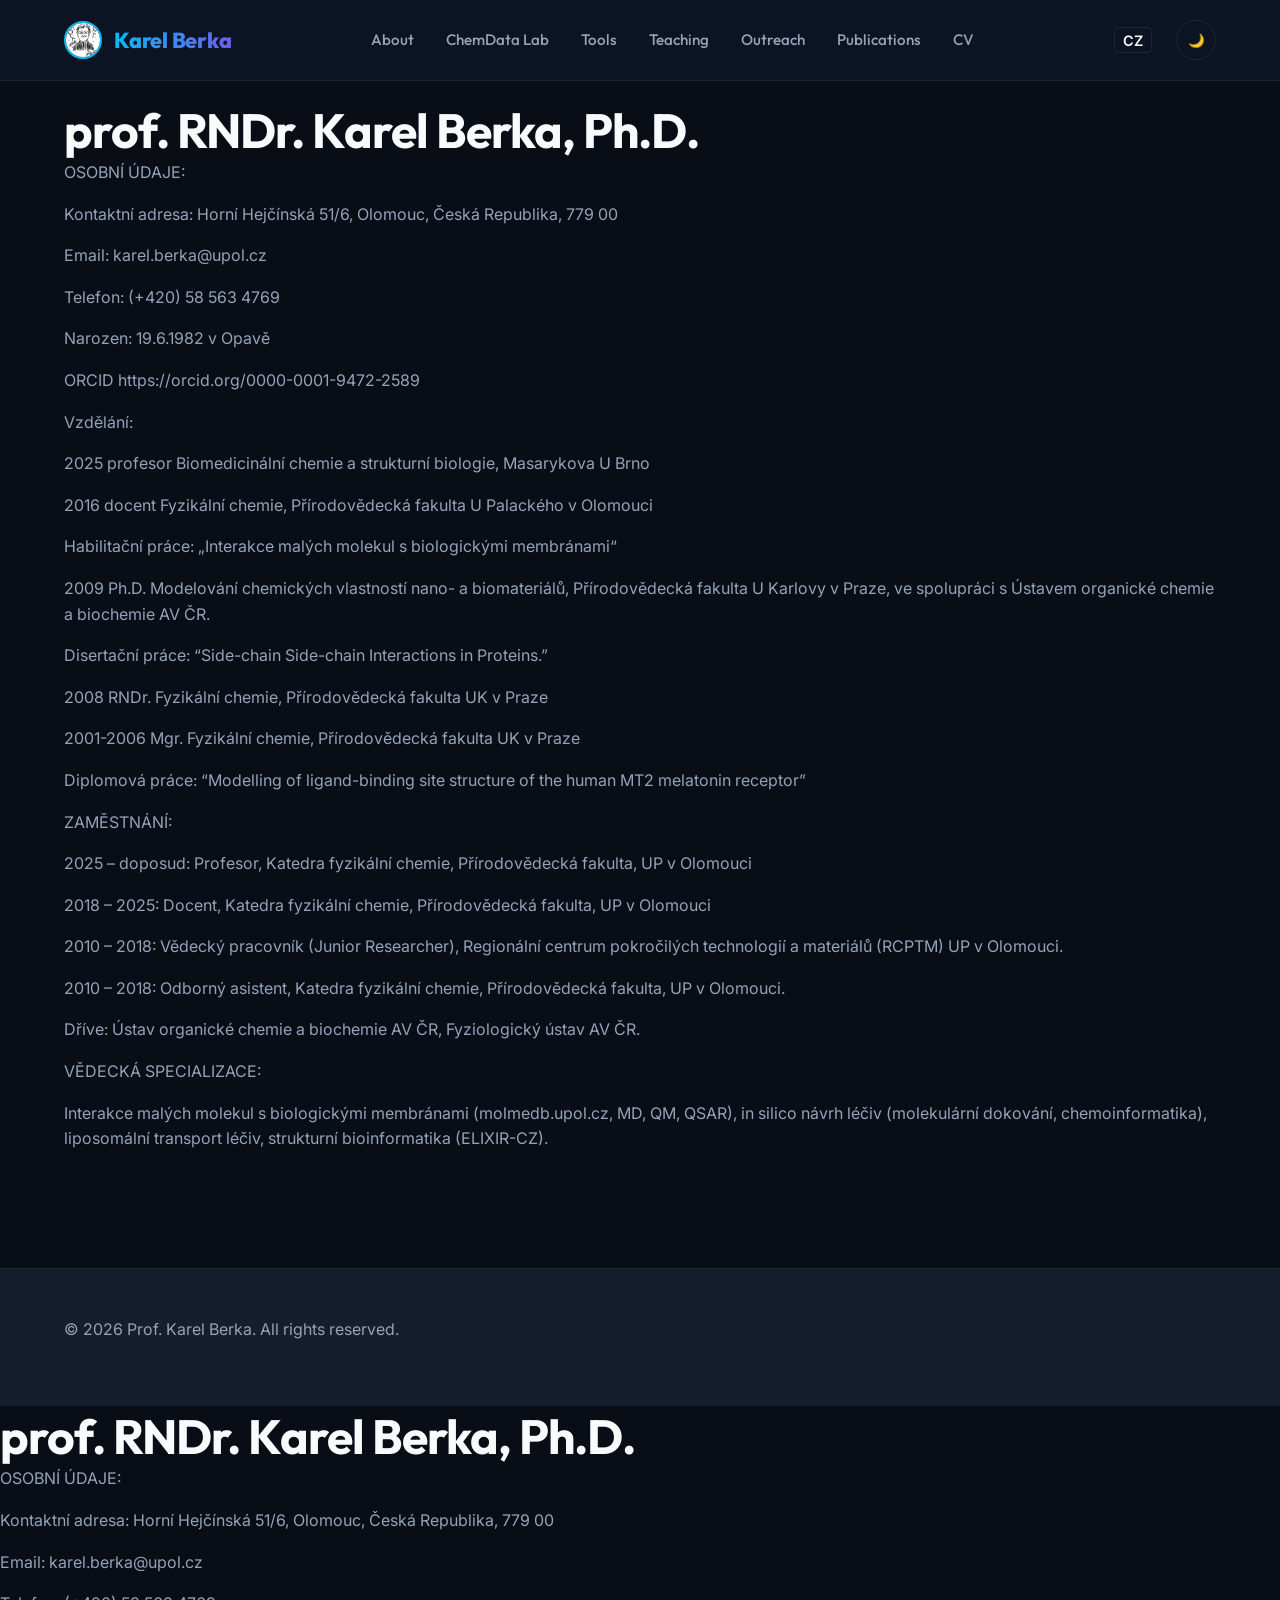
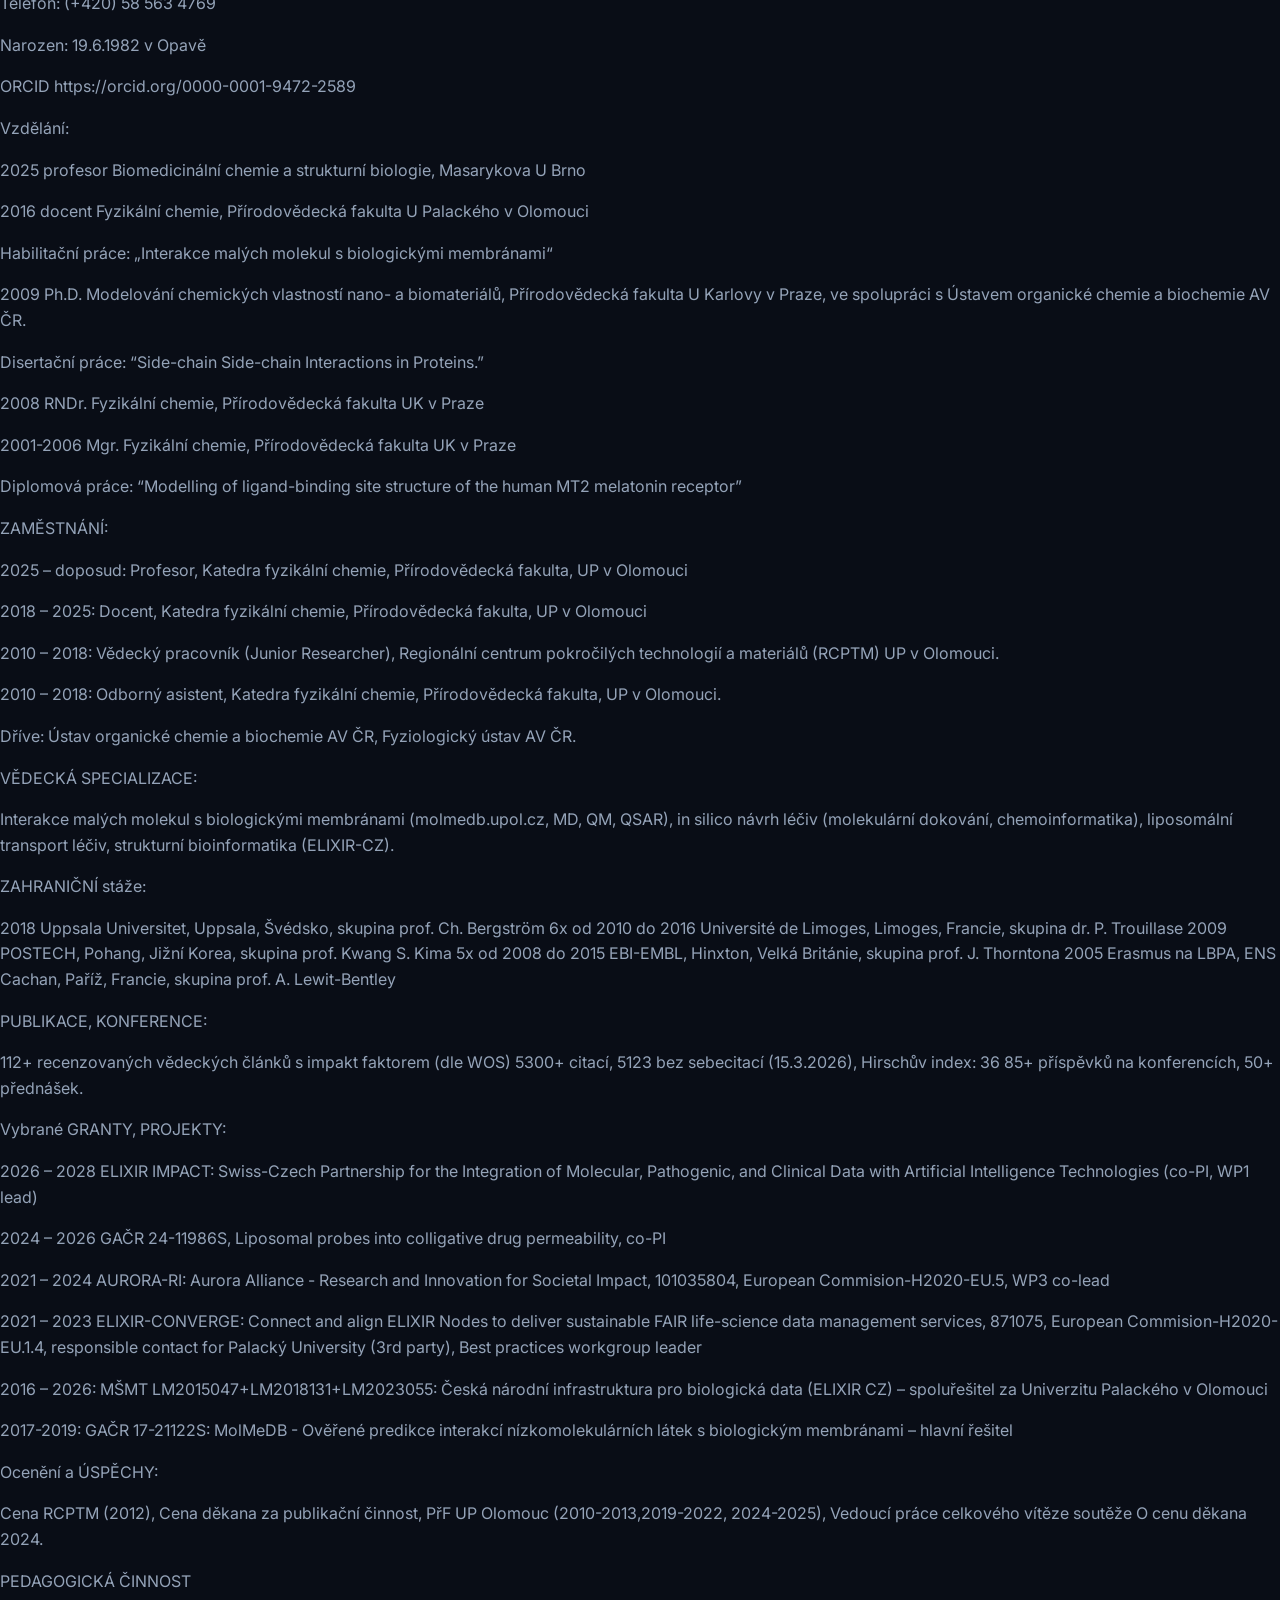
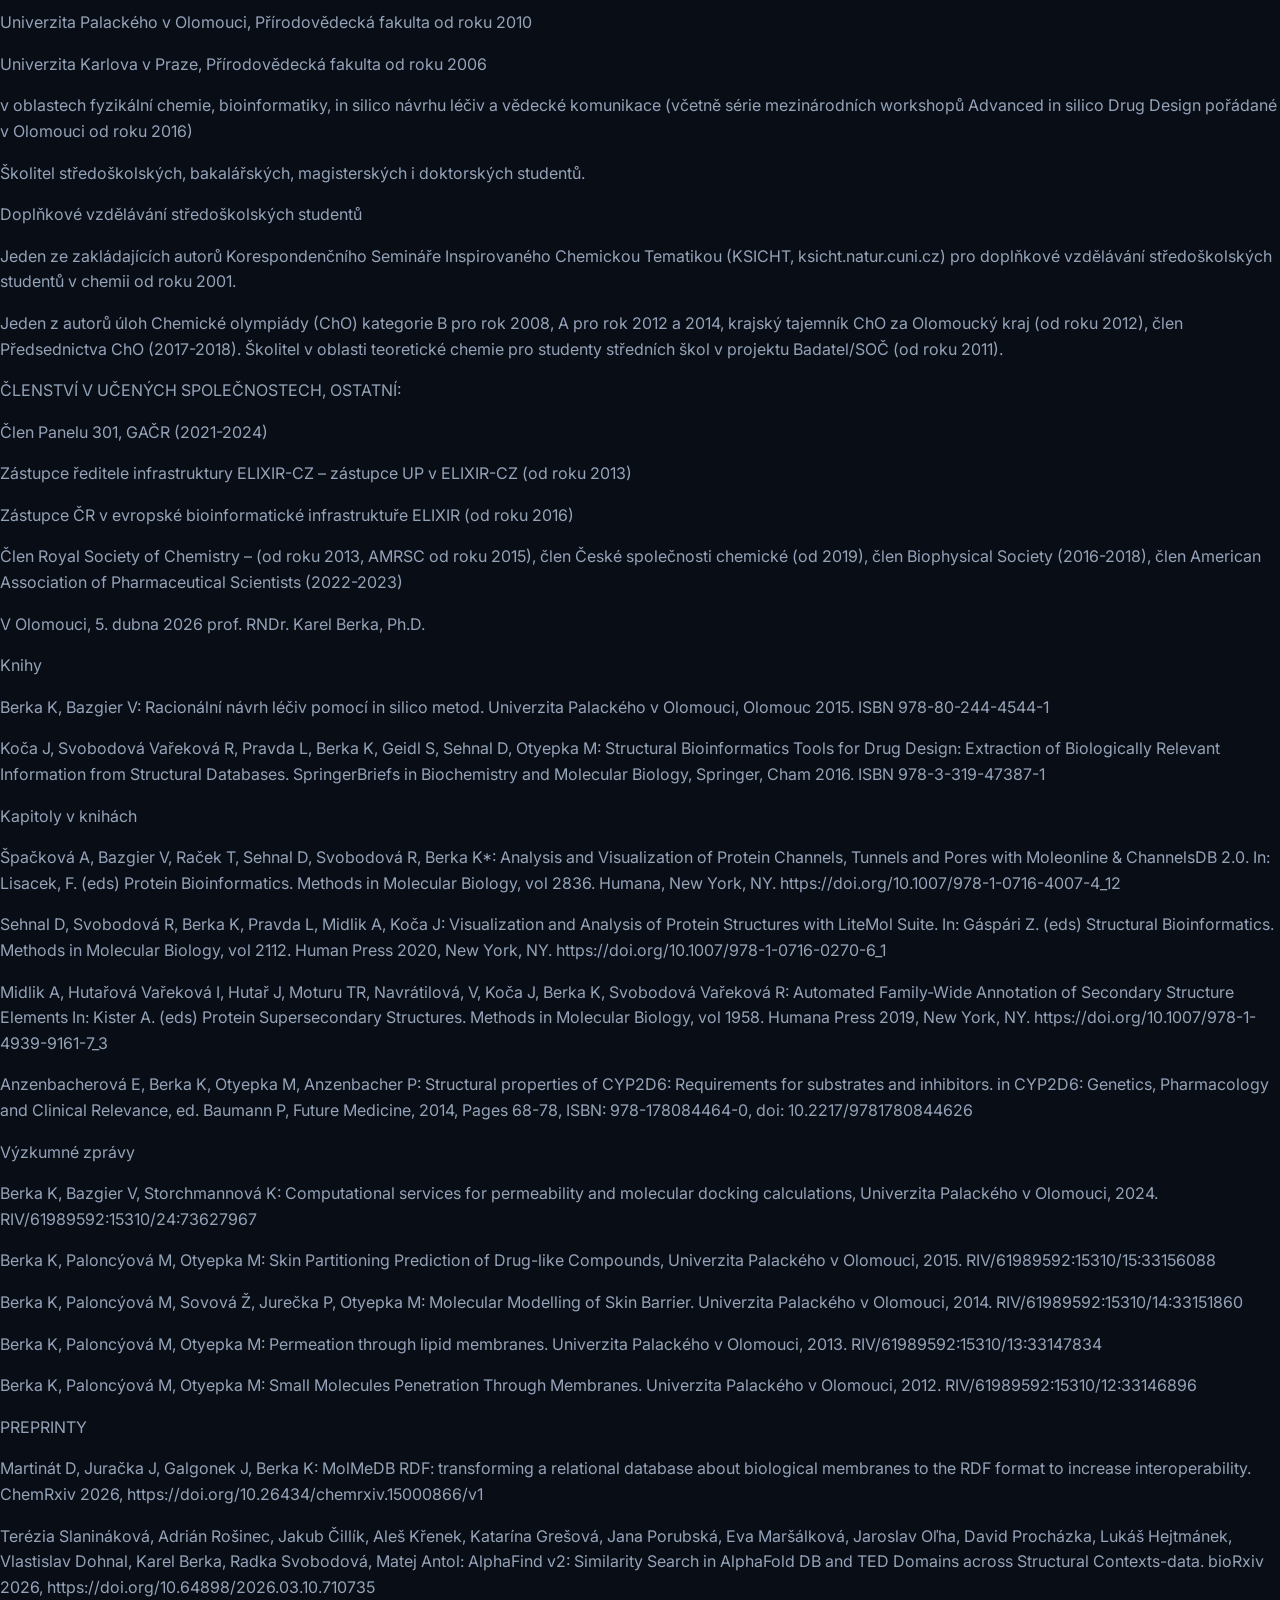
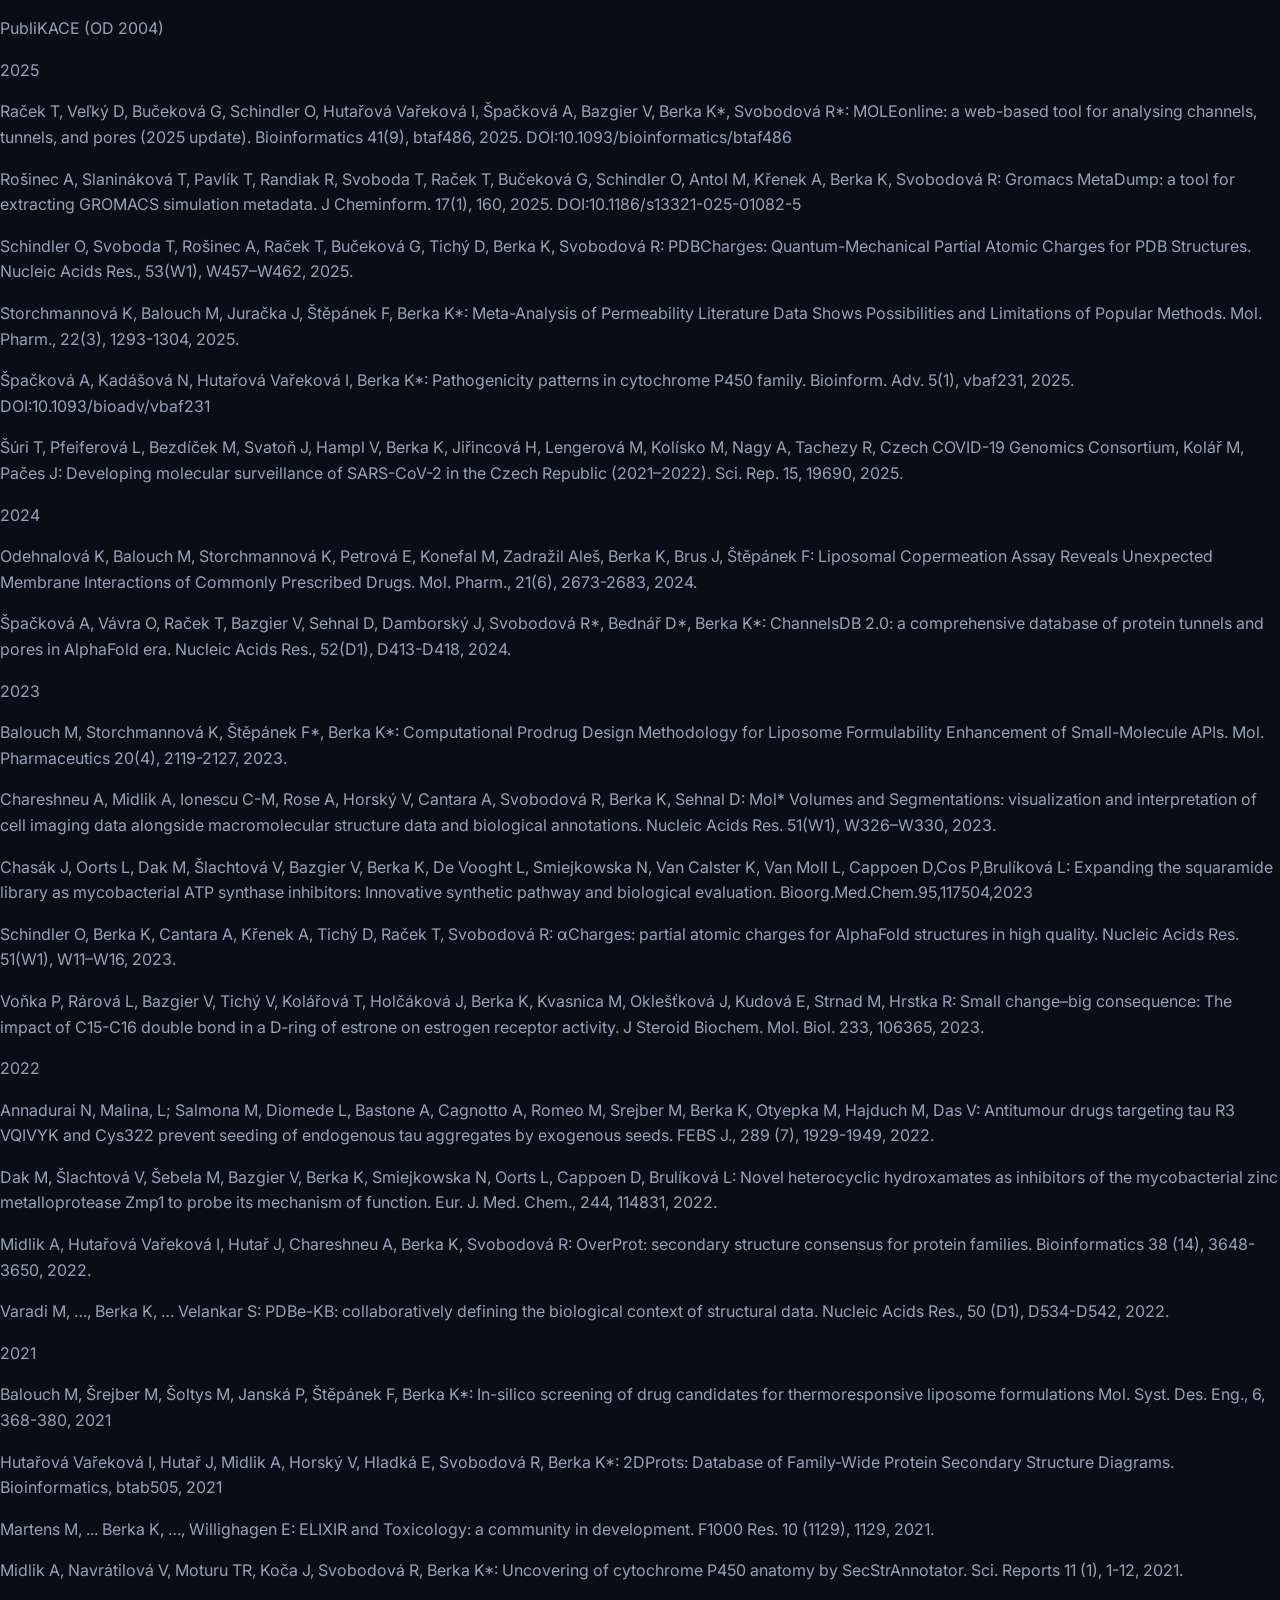
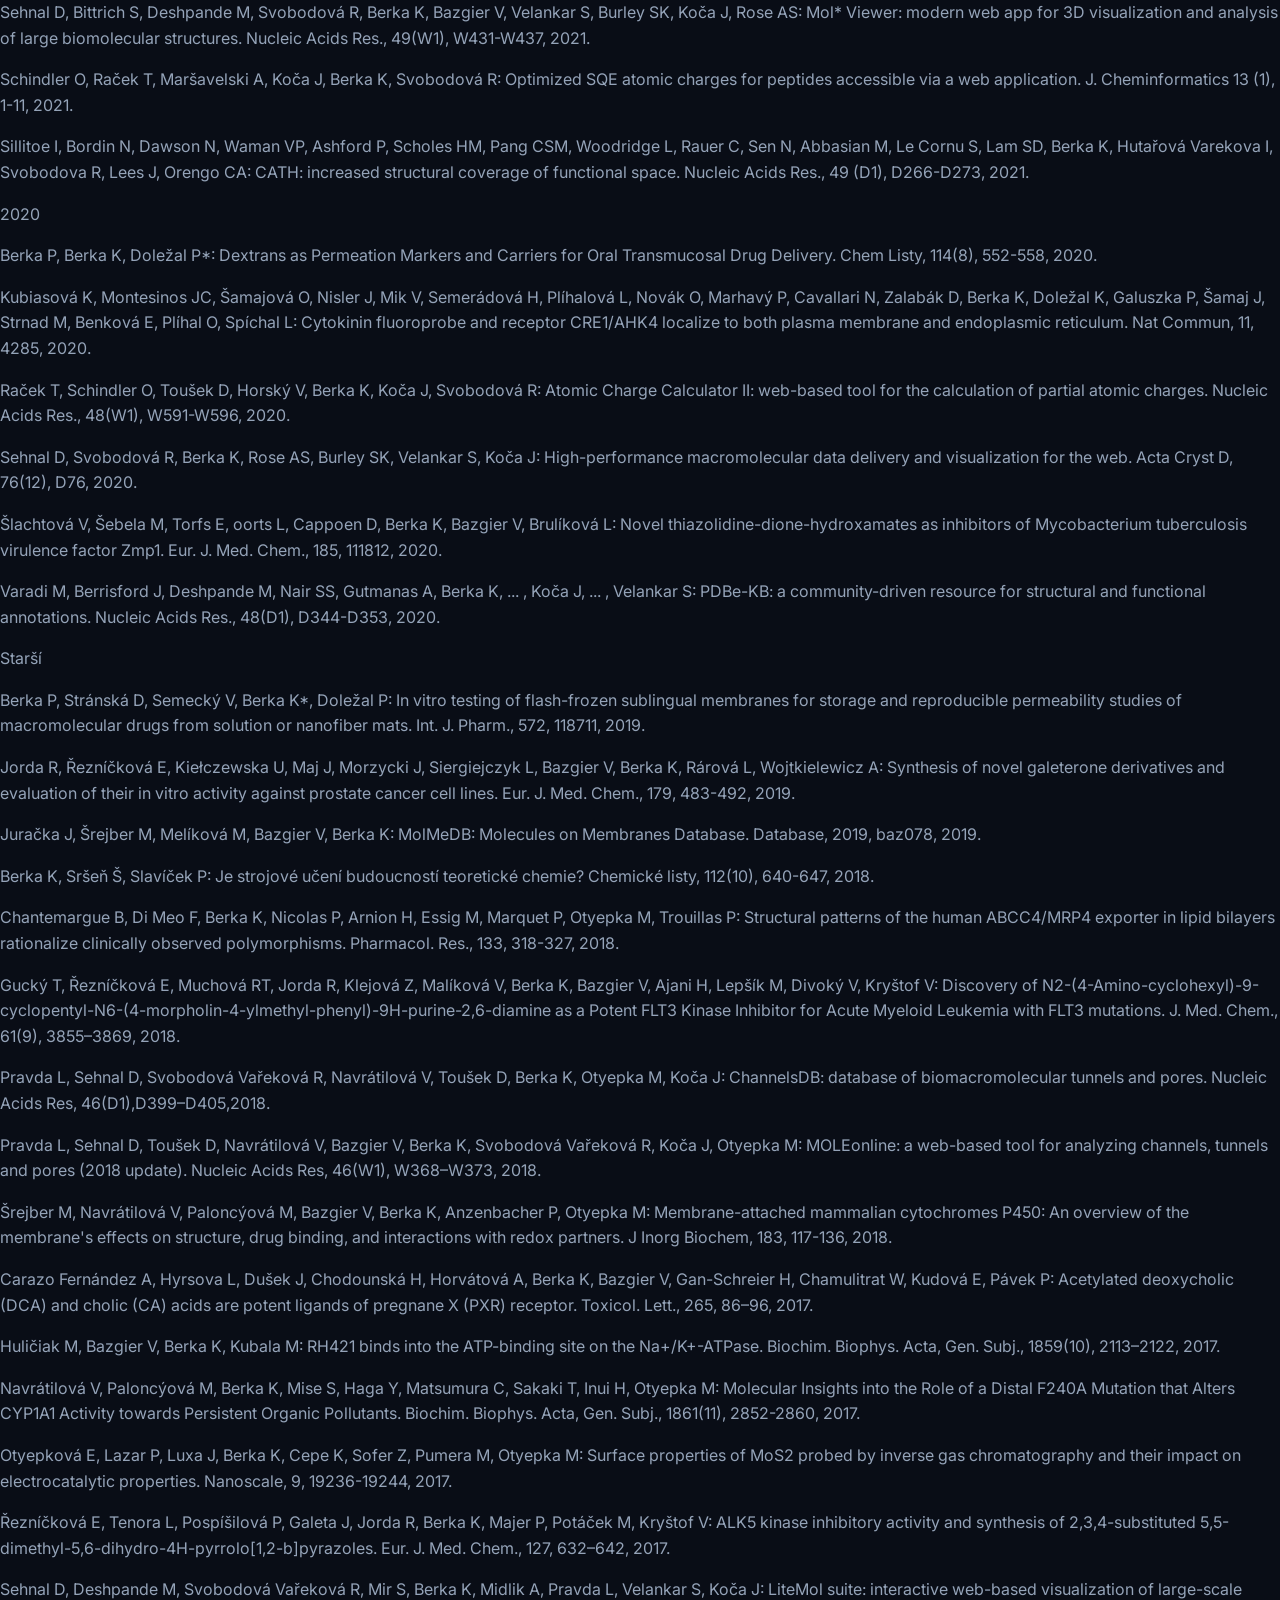
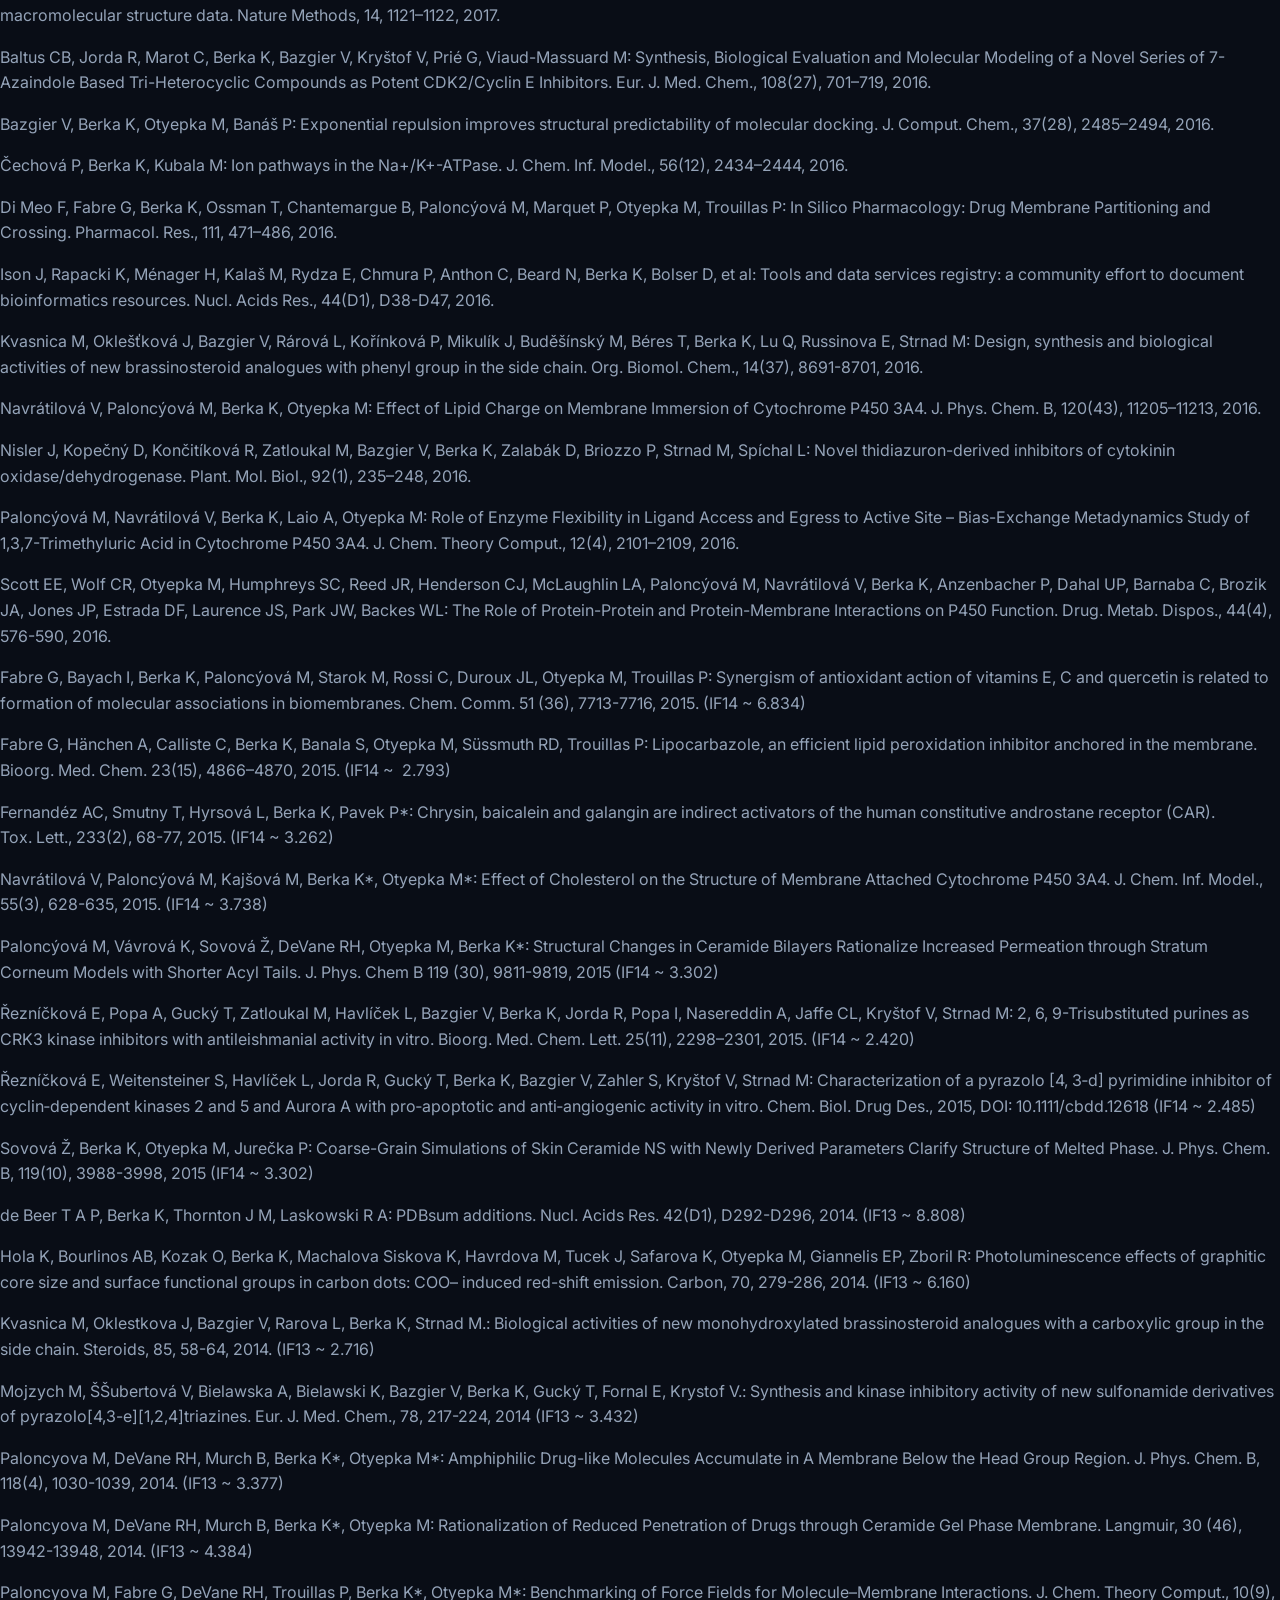
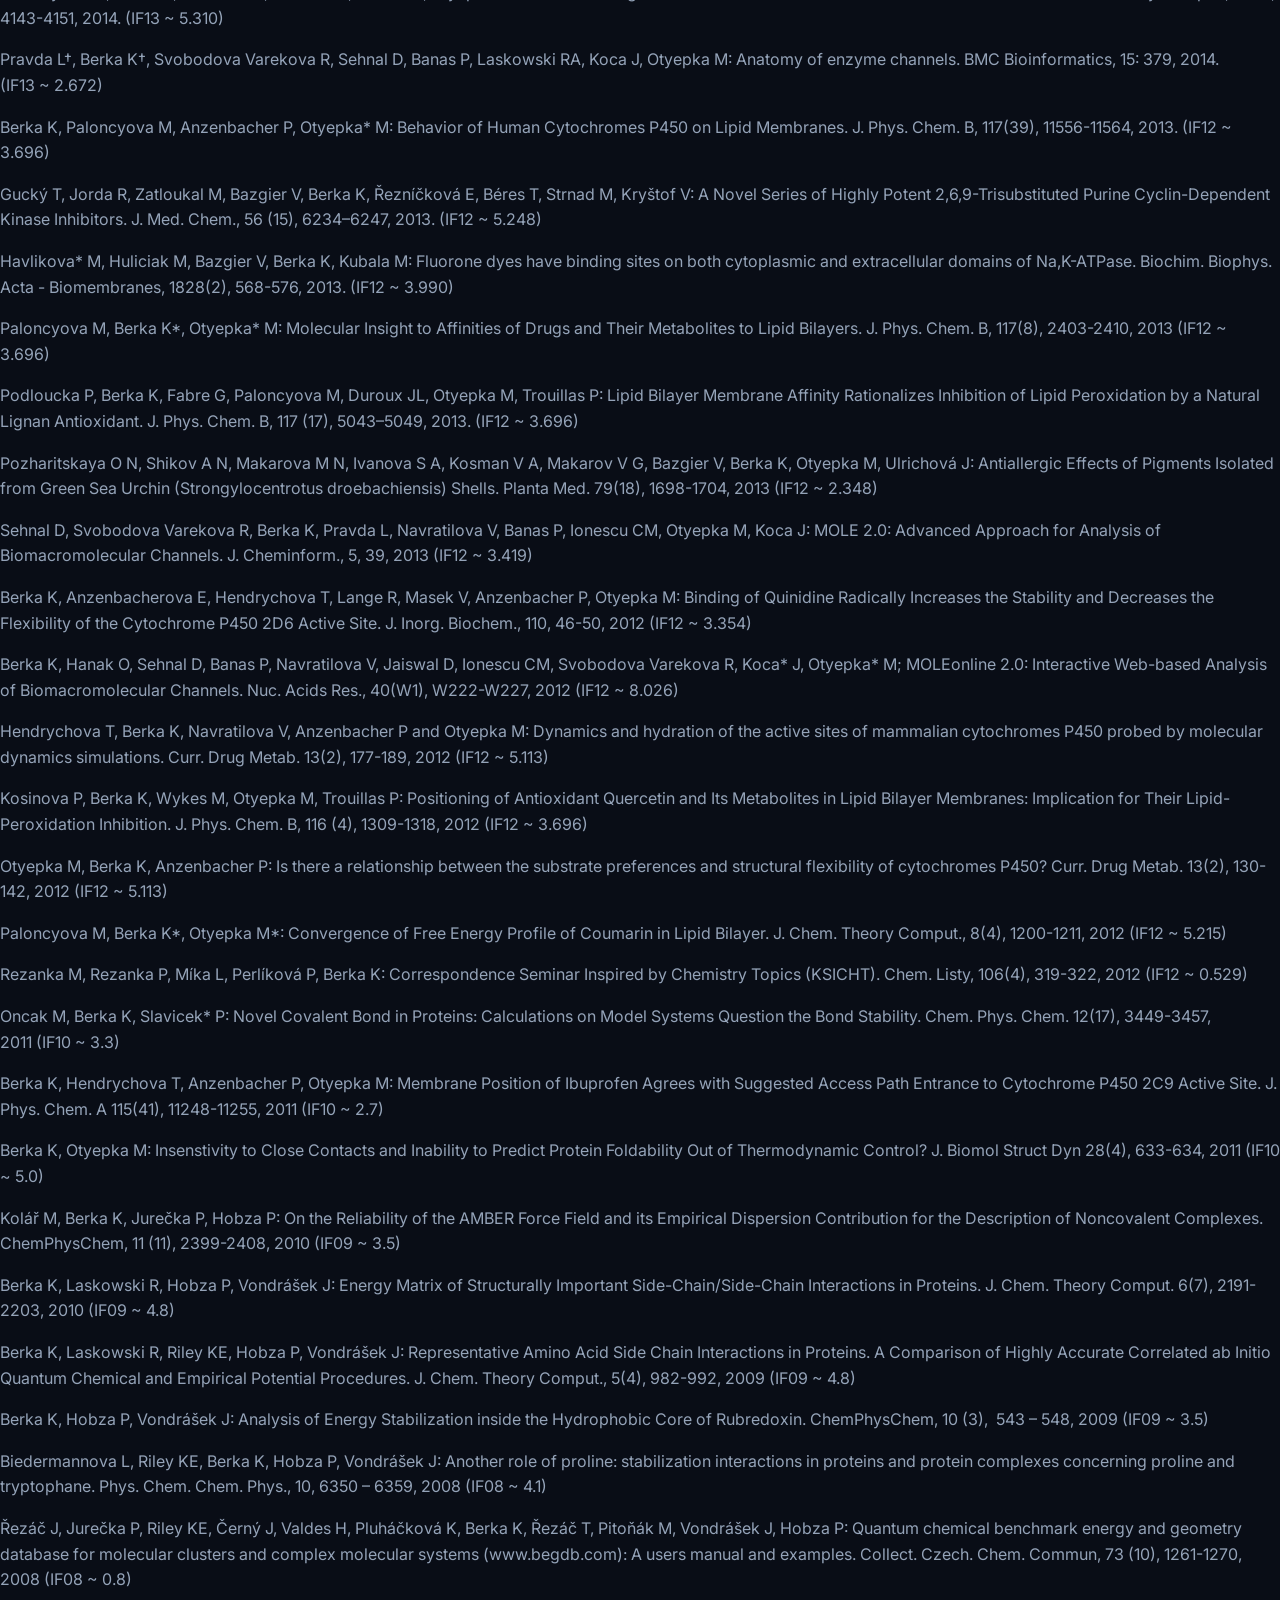
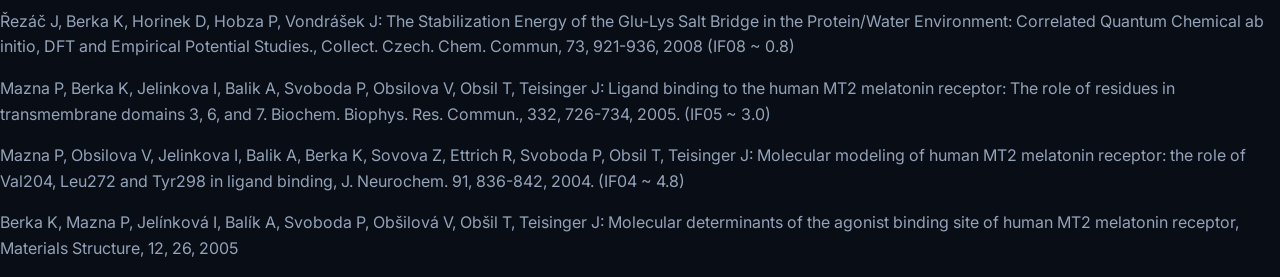
==== cv.html @ fcebc7f3 "Add CV page and update navigation" ====
<!DOCTYPE html>
<html lang="en">
<head>
    <meta charset="UTF-8">
    <meta name="viewport" content="width=device-width, initial-scale=1.0">
    <title>CV | Prof. Karel Berka</title>
    <meta name="description" content="Curriculum Vitae of Prof. Karel Berka.">
    <link rel="stylesheet" href="css/style.css">
</head>
<body class="dark-theme">
    <!-- Header (same navigation as index) -->
    <header id="site-header">
        <div class="nav-container">
            <a href="#" class="logo" id="nav-logo">
                <img src="img/profile/Ja_2015_by_Jorge_Cham_PhD_Comics_AP-0074.jpg" alt="Karel Berka caricature logo" class="logo-caricature-img">
                <span class="logo-text">Karel Berka</span>
            </a>
            <nav id="nav-menu" aria-label="Primary Navigation">
                <ul>
                    <li><a href="#about" class="nav-link"><span class="lang-en">About</span><span class="lang-cs" style="display: none;">O mně</span></a></li>
                    <li><a href="#chemdata" class="nav-link"><span class="lang-en">ChemData Lab</span><span class="lang-cs" style="display: none;">ChemData Lab</span></a></li>
                    <li><a href="#tools" class="nav-link"><span class="lang-en">Tools</span><span class="lang-cs" style="display: none;">Nástroje</span></a></li>
                    <li><a href="#teaching" class="nav-link"><span class="lang-en">Teaching</span><span class="lang-cs" style="display: none;">Výuka</span></a></li>
                    <li><a href="#outreach" class="nav-link"><span class="lang-en">Outreach</span><span class="lang-cs" style="display: none;">Popularizace</span></a></li>
                    <li><a href="#publications" class="nav-link"><span class="lang-en">Publications</span><span class="lang-cs" style="display: none;">Publikace</span></a></li>
                    <li><a href="cv.html" class="nav-link">CV</a></li>
                </ul>
            </nav>
            <div class="nav-controls">
                <button id="lang-toggle" aria-label="Toggle Language" title="Switch Language" style="background: none; border: 1px solid var(--border-color); color: var(--text-color); padding: 0.2rem 0.5rem; border-radius: 4px; cursor: pointer; font-family: var(--font-primary); font-weight: 600; font-size: 0.9rem; margin-right: 0.5rem;">CZ</button>
                <button id="theme-toggle" aria-label="Toggle light/dark theme" title="Toggle Theme">🌙</button>
                <button id="mobile-menu-toggle" aria-label="Toggle mobile menu"><span></span><span></span><span></span></button>
            </div>
        </div>
    </header>
    <main>
        <section id="cv" class="section">
            <div class="container">
                <div class="cv-content">
                    <!-- Original CV content -->
                    <h1>prof. RNDr. Karel Berka, Ph.D.</h1>
                    <p>OSOBNÍ ÚDAJE:</p>
                    <p>Kontaktní adresa:		Horní Hejčínská 51/6, Olomouc, Česká Republika, 779 00</p>
                    <p>Email:			karel.berka@upol.cz</p>
                    <p>Telefon:			(+420) 58 563 4769</p>
                    <p>Narozen:			19.6.1982 v Opavě</p>
                    <p>ORCID			https://orcid.org/0000-0001-9472-2589</p>
                    <p>Vzdělání:</p>
                    <p>2025	profesor Biomedicinální chemie a strukturní biologie, Masarykova U Brno</p>
                    <p>2016	docent Fyzikální chemie, Přírodovědecká fakulta U Palackého v Olomouci</p>
                    <p>Habilitační práce: „Interakce malých molekul s biologickými membránami“</p>
                    <p>2009	Ph.D. Modelování chemických vlastností nano- a biomateriálů, Přírodovědecká fakulta U Karlovy v Praze, ve spolupráci s Ústavem organické chemie a biochemie AV ČR.</p>
                    <p>Disertační práce: “Side-chain Side-chain Interactions in Proteins.”</p>
                    <p>2008	RNDr. Fyzikální chemie, Přírodovědecká fakulta UK v Praze</p>
                    <p>2001-2006	Mgr. Fyzikální chemie, Přírodovědecká fakulta UK v Praze</p>
                    <p>Diplomová práce: “Modelling of ligand-binding site structure of the human MT2 melatonin receptor”</p>
                    <p>ZAMĚSTNÁNÍ:</p>
                    <p>2025 – doposud:	Profesor, Katedra fyzikální chemie, Přírodovědecká fakulta, UP v Olomouci</p>
                    <p>2018 – 2025:	Docent, Katedra fyzikální chemie, Přírodovědecká fakulta, UP v Olomouci</p>
                    <p>2010 – 2018:	Vědecký pracovník (Junior Researcher), Regionální centrum pokročilých technologií a materiálů (RCPTM) UP v Olomouci.</p>
                    <p>2010 – 2018:	Odborný asistent, Katedra fyzikální chemie, Přírodovědecká fakulta, UP v Olomouci.</p>
                    <p>Dříve:	Ústav organické chemie a biochemie AV ČR, Fyziologický ústav AV ČR.</p>
                    <p>VĚDECKÁ SPECIALIZACE:</p>
                    <p>Interakce malých molekul s biologickými membránami (molmedb.upol.cz, MD, QM, QSAR), in silico návrh léčiv (molekulární dokování, chemoinformatika), liposomální transport léčiv, strukturní bioinformatika (ELIXIR-CZ).</p>
                    <!-- Remaining CV sections omitted for brevity -->
                </div>
            </div>
        </section>
    </main>
    <footer>
        <div class="container">
            <p>&copy; 2026 Prof. Karel Berka. All rights reserved.</p>
        </div>
    </footer>
    <script src="js/main.js"></script>
</body>
</html>
<h1>prof. RNDr. Karel Berka, Ph.D.</h1>
<p>OSOBNÍ ÚDAJE:</p>
<p>Kontaktní adresa:		Horní Hejčínská 51/6, Olomouc, Česká Republika, 779 00</p>
<p>Email:				karel.berka@upol.cz</p>
<p>Telefon:			(+420) 58 563 4769</p>
<p>Narozen:			19.6.1982 v Opavě</p>
<p>ORCID			https://orcid.org/0000-0001-9472-2589</p>
<p>Vzdělání:</p>
<p>2025	profesor Biomedicinální chemie a strukturní biologie, Masarykova U Brno</p>
<p>2016	docent Fyzikální chemie, Přírodovědecká fakulta U Palackého v Olomouci</p>
<p>Habilitační práce: „Interakce malých molekul s biologickými membránami“</p>
<p>2009	Ph.D. Modelování chemických vlastností nano- a biomateriálů, Přírodovědecká fakulta U Karlovy v Praze, ve spolupráci s Ústavem organické chemie a biochemie AV ČR.</p>
<p>Disertační práce: “Side-chain Side-chain Interactions in Proteins.”</p>
<p>2008	RNDr. Fyzikální chemie, Přírodovědecká fakulta UK v Praze</p>
<p>2001-2006	Mgr. Fyzikální chemie, Přírodovědecká fakulta UK v Praze</p>
<p>Diplomová práce: “Modelling of ligand-binding site structure of the human MT2 melatonin receptor”</p>
<p>ZAMĚSTNÁNÍ:</p>
<p>2025 – doposud:	Profesor, Katedra fyzikální chemie, Přírodovědecká fakulta, UP v Olomouci</p>
<p>2018 – 2025:	Docent, Katedra fyzikální chemie, Přírodovědecká fakulta, UP v Olomouci</p>
<p>2010 – 2018:	Vědecký pracovník (Junior Researcher), Regionální centrum pokročilých technologií a materiálů (RCPTM) UP v Olomouci.</p>
<p>2010 – 2018:	Odborný asistent, Katedra fyzikální chemie, Přírodovědecká fakulta, UP v Olomouci.</p>
<p>Dříve:	Ústav organické chemie a biochemie AV ČR, Fyziologický ústav AV ČR.</p>
<p>VĚDECKÁ SPECIALIZACE:</p>
<p>Interakce malých molekul s biologickými membránami (molmedb.upol.cz, MD, QM, QSAR), in silico návrh léčiv (molekulární dokování, chemoinformatika), liposomální transport léčiv, strukturní bioinformatika (ELIXIR-CZ).</p>
<p>ZAHRANIČNÍ stáže:</p>
<p>2018			Uppsala Universitet, Uppsala, Švédsko, skupina prof. Ch. Bergström
6x od 2010 do 2016	Université de Limoges, Limoges, Francie, skupina dr. P. Trouillase
2009 		 	POSTECH, Pohang, Jižní Korea, skupina prof. Kwang S. Kima
5x od 2008 do 2015	EBI-EMBL, Hinxton, Velká Británie, skupina prof. J. Thorntona
2005 			Erasmus na LBPA, ENS Cachan, Paříž, Francie, skupina prof. A. Lewit-Bentley</p>
<p>PUBLIKACE, KONFERENCE:</p>
<p>112+ recenzovaných vědeckých článků s impakt faktorem (dle WOS)	
5300+ citací, 5123 bez sebecitací (15.3.2026), Hirschův index: 36	
85+ příspěvků na konferencích, 50+ přednášek.</p>
<p>Vybrané GRANTY, PROJEKTY:</p>
<p>2026 – 2028	ELIXIR IMPACT: Swiss-Czech Partnership for the Integration of Molecular, Pathogenic, and Clinical Data with Artificial Intelligence Technologies (co-PI, WP1 lead)</p>
<p>2024 – 2026	GAČR 24-11986S, Liposomal probes into colligative drug permeability, co-PI</p>
<p>2021 – 2024	AURORA-RI: Aurora Alliance - Research and Innovation for Societal Impact, 101035804, European Commision-H2020-EU.5, WP3 co-lead</p>
<p>2021 – 2023	ELIXIR-CONVERGE: Connect and align ELIXIR Nodes to deliver sustainable FAIR life-science data management services, 871075, European Commision-H2020-EU.1.4, responsible contact for Palacký University (3rd party), Best practices workgroup leader</p>
<p>2016 – 2026: MŠMT LM2015047+LM2018131+LM2023055: Česká národní infrastruktura pro biologická data (ELIXIR CZ) – spoluřešitel za Univerzitu Palackého v Olomouci</p>
<p>2017-2019: 	GAČR 17-21122S: MolMeDB - Ověřené predikce interakcí nízkomolekulárních látek s biologickým membránami – hlavní řešitel</p>
<p>Ocenění a ÚSPĚCHY:</p>
<p>Cena RCPTM (2012), Cena děkana za publikační činnost, PřF UP Olomouc (2010-2013,2019-2022, 2024-2025), Vedoucí práce celkového vítěze soutěže O cenu děkana 2024.</p>
<p>PEDAGOGICKÁ ČINNOST</p>
<p>Univerzita Palackého v Olomouci, Přírodovědecká fakulta od roku 2010</p>
<p>Univerzita Karlova v Praze, Přírodovědecká fakulta od roku 2006</p>
<p>v oblastech fyzikální chemie, bioinformatiky, in silico návrhu léčiv a vědecké komunikace 	
(včetně série mezinárodních workshopů Advanced in silico Drug Design pořádané v Olomouci od roku 2016)</p>
<p>Školitel středoškolských, bakalářských, magisterských i doktorských studentů.</p>
<p>Doplňkové vzdělávání středoškolských studentů</p>
<p>Jeden ze zakládajících autorů Korespondenčního Semináře Inspirovaného Chemickou Tematikou (KSICHT, ksicht.natur.cuni.cz) pro doplňkové vzdělávání středoškolských studentů v chemii od roku 2001.</p>
<p>Jeden z autorů úloh Chemické olympiády (ChO) kategorie B pro rok 2008, A pro rok 2012 a 2014, krajský tajemník ChO za Olomoucký kraj (od roku 2012), člen Předsednictva ChO (2017-2018). Školitel v oblasti teoretické chemie pro studenty středních škol v projektu Badatel/SOČ (od roku 2011).</p>
<p>ČLENSTVÍ V UČENÝCH SPOLEČNOSTECH, OSTATNÍ:</p>
<p>Člen Panelu 301, GAČR (2021-2024)</p>
<p>Zástupce ředitele infrastruktury ELIXIR-CZ – zástupce UP v ELIXIR-CZ (od roku 2013)</p>
<p>Zástupce ČR v evropské bioinformatické infrastruktuře ELIXIR (od roku 2016)</p>
<p>Člen Royal Society of Chemistry – (od roku 2013, AMRSC od roku 2015), člen České společnosti chemické (od 2019), člen Biophysical Society (2016-2018), člen American Association of Pharmaceutical Scientists (2022-2023)</p>
<p>V Olomouci, 5. dubna 2026					prof. RNDr. Karel Berka, Ph.D.</p>
<p>Knihy</p>
<p>Berka K, Bazgier V: Racionální návrh léčiv pomocí in silico metod. Univerzita Palackého v Olomouci, Olomouc 2015. ISBN 978-80-244-4544-1</p>
<p>Koča J, Svobodová Vařeková R, Pravda L, Berka K, Geidl S, Sehnal D, Otyepka M: Structural Bioinformatics Tools for Drug Design: Extraction of Biologically Relevant Information from Structural Databases. SpringerBriefs in Biochemistry and Molecular Biology, Springer, Cham 2016. ISBN 978-3-319-47387-1</p>
<p>Kapitoly v knihách</p>
<p>Špačková A, Bazgier V, Raček T, Sehnal D, Svobodová R, Berka K*: Analysis and Visualization of Protein Channels, Tunnels and Pores with Moleonline & ChannelsDB 2.0. In: Lisacek, F. (eds) Protein Bioinformatics. Methods in Molecular Biology, vol 2836. Humana, New York, NY. https://doi.org/10.1007/978-1-0716-4007-4_12</p>
<p>Sehnal D, Svobodová R, Berka K, Pravda L, Midlik A, Koča J: Visualization and Analysis of Protein Structures with LiteMol Suite. In: Gáspári Z. (eds) Structural Bioinformatics. Methods in Molecular Biology, vol 2112. Human Press 2020, New York, NY. https://doi.org/10.1007/978-1-0716-0270-6_1</p>
<p>Midlik A, Hutařová Vařeková I, Hutař J, Moturu TR, Navrátilová, V, Koča J, Berka K, Svobodová Vařeková R: Automated Family-Wide Annotation of Secondary Structure Elements In: Kister A. (eds) Protein Supersecondary Structures. Methods in Molecular Biology, vol 1958. Humana Press 2019, New York, NY. https://doi.org/10.1007/978-1-4939-9161-7_3</p>
<p>Anzenbacherová E, Berka K, Otyepka M, Anzenbacher P: Structural properties of CYP2D6: Requirements for substrates and inhibitors. in CYP2D6: Genetics, Pharmacology and Clinical Relevance, ed. Baumann P, Future Medicine, 2014, Pages 68-78, ISBN: 978-178084464-0, doi: 10.2217/9781780844626</p>
<p>Výzkumné zprávy</p>
<p>Berka K, Bazgier V, Storchmannová K: Computational services for permeability and molecular docking calculations, Univerzita Palackého v Olomouci, 2024. RIV/61989592:15310/24:73627967</p>
<p>Berka K, Paloncýová M, Otyepka M: Skin Partitioning Prediction of Drug-like Compounds, Univerzita Palackého v Olomouci, 2015. RIV/61989592:15310/15:33156088</p>
<p>Berka K, Paloncýová M, Sovová Ž, Jurečka P, Otyepka M: Molecular Modelling of Skin Barrier. Univerzita Palackého v Olomouci, 2014. RIV/61989592:15310/14:33151860</p>
<p>Berka K, Paloncýová M, Otyepka M: Permeation through lipid membranes. Univerzita Palackého v Olomouci, 2013. RIV/61989592:15310/13:33147834</p>
<p>Berka K, Paloncýová M, Otyepka M: Small Molecules Penetration Through Membranes. Univerzita Palackého v Olomouci, 2012. RIV/61989592:15310/12:33146896</p>
<p>PREPRINTY</p>
<p>Martinát D, Juračka J, Galgonek J, Berka K: MolMeDB RDF: transforming a relational database about biological membranes to the RDF format to increase interoperability. ChemRxiv 2026, https://doi.org/10.26434/chemrxiv.15000866/v1</p>
<p>Terézia Slanináková, Adrián Rošinec, Jakub Čillík, Aleš Křenek, Katarína Grešová, Jana Porubská, Eva Maršálková, Jaroslav Oľha, David Procházka, Lukáš Hejtmánek, Vlastislav Dohnal, Karel Berka, Radka Svobodová, Matej Antol: AlphaFind v2: Similarity Search in AlphaFold DB and TED Domains across Structural Contexts-data. bioRxiv 2026, https://doi.org/10.64898/2026.03.10.710735</p>
<p>PubliKACE (OD 2004)</p>
<p>2025</p>
<p>Raček T, Veľký D, Bučeková G, Schindler O, Hutařová Vařeková I, Špačková A, Bazgier V, Berka K*, Svobodová R*: MOLEonline: a web-based tool for analysing channels, tunnels, and pores (2025 update). Bioinformatics 41(9), btaf486, 2025. DOI:10.1093/bioinformatics/btaf486</p>
<p>Rošinec A, Slanináková T, Pavlík T, Randiak R, Svoboda T, Raček T, Bučeková G, Schindler O, Antol M, Křenek A, Berka K, Svobodová R: Gromacs MetaDump: a tool for extracting GROMACS simulation metadata. J Cheminform. 17(1), 160, 2025. DOI:10.1186/s13321-025-01082-5</p>
<p>Schindler O, Svoboda T, Rošinec A, Raček T, Bučeková G, Tichý D, Berka K, Svobodová R: PDBCharges: Quantum-Mechanical Partial Atomic Charges for PDB Structures. Nucleic Acids Res., 53(W1), W457–W462, 2025.</p>
<p>Storchmannová K, Balouch M, Juračka J, Štěpánek F, Berka K*: Meta-Analysis of Permeability Literature Data Shows Possibilities and Limitations of Popular Methods. Mol. Pharm., 22(3), 1293-1304, 2025.</p>
<p>Špačková A, Kadášová N, Hutařová Vařeková I, Berka K*: Pathogenicity patterns in cytochrome P450 family. Bioinform. Adv. 5(1), vbaf231, 2025. DOI:10.1093/bioadv/vbaf231</p>
<p>Šúri T, Pfeiferová L, Bezdíček M, Svatoň J, Hampl V, Berka K, Jiřincová H, Lengerová M, Kolísko M, Nagy A, Tachezy R, Czech COVID-19 Genomics Consortium, Kolář M, Pačes J: Developing molecular surveillance of SARS-CoV-2 in the Czech Republic (2021–2022). Sci. Rep. 15, 19690, 2025.</p>
<p>2024</p>
<p>Odehnalová K, Balouch M, Storchmannová K, Petrová E, Konefal M, Zadražil Aleš, Berka K, Brus J, Štěpánek F: Liposomal Copermeation Assay Reveals Unexpected Membrane Interactions of Commonly Prescribed Drugs. Mol. Pharm., 21(6), 2673-2683, 2024.</p>
<p>Špačková A, Vávra O, Raček T, Bazgier V, Sehnal D, Damborský J, Svobodová R*, Bednář D*, Berka K*: ChannelsDB 2.0: a comprehensive database of protein tunnels and pores in AlphaFold era. Nucleic Acids Res., 52(D1), D413-D418, 2024.</p>
<p>2023</p>
<p>Balouch M, Storchmannová K, Štěpánek F*, Berka K*: Computational Prodrug Design Methodology for Liposome Formulability Enhancement of Small-Molecule APIs. Mol. Pharmaceutics 20(4), 2119-2127, 2023.</p>
<p>Chareshneu A, Midlik A, Ionescu C-M, Rose A, Horský V, Cantara A, Svobodová R, Berka K, Sehnal D: Mol* Volumes and Segmentations: visualization and interpretation of cell imaging data alongside macromolecular structure data and biological annotations. Nucleic Acids Res. 51(W1), W326–W330, 2023.</p>
<p>Chasák J, Oorts L, Dak M, Šlachtová V, Bazgier V, Berka K, De Vooght L, Smiejkowska N, Van Calster K, Van Moll L, Cappoen D,Cos P,Brulíková L: Expanding the squaramide library as mycobacterial ATP synthase inhibitors: Innovative synthetic pathway and biological evaluation. Bioorg.Med.Chem.95,117504,2023</p>
<p>Schindler O, Berka K, Cantara A, Křenek A, Tichý D, Raček T, Svobodová R: αCharges: partial atomic charges for AlphaFold structures in high quality. Nucleic Acids Res. 51(W1), W11–W16, 2023.</p>
<p>Voňka P, Rárová L, Bazgier V, Tichý V, Kolářová T, Holčáková J, Berka K, Kvasnica M, Oklešťková J, Kudová E, Strnad M, Hrstka R: Small change–big consequence: The impact of C15-C16 double bond in a D‑ring of estrone on estrogen receptor activity. J Steroid Biochem. Mol. Biol. 233, 106365, 2023.</p>
<p>2022</p>
<p>Annadurai N, Malina, L; Salmona M, Diomede L, Bastone A, Cagnotto A, Romeo M, Srejber M, Berka K, Otyepka M, Hajduch M, Das V: Antitumour drugs targeting tau R3 VQIVYK and Cys322 prevent seeding of endogenous tau aggregates by exogenous seeds. FEBS J., 289 (7), 1929-1949, 2022.</p>
<p>Dak M, Šlachtová V, Šebela M, Bazgier V, Berka K, Smiejkowska N, Oorts L, Cappoen D, Brulíková L: Novel heterocyclic hydroxamates as inhibitors of the mycobacterial zinc metalloprotease Zmp1 to probe its mechanism of function. Eur. J. Med. Chem., 244, 114831, 2022.</p>
<p>Midlik A, Hutařová Vařeková I, Hutař J, Chareshneu A, Berka K, Svobodová R: OverProt: secondary structure consensus for protein families. Bioinformatics 38 (14), 3648-3650, 2022.</p>
<p>Varadi M, …, Berka K, … Velankar S: PDBe-KB: collaboratively defining the biological context of structural data. Nucleic Acids Res., 50 (D1), D534-D542, 2022.</p>
<p>2021</p>
<p>Balouch M, Šrejber M, Šoltys M, Janská P, Štěpánek F, Berka K*: In-silico screening of drug candidates for thermoresponsive liposome formulations Mol. Syst. Des. Eng., 6, 368-380, 2021</p>
<p>Hutařová Vařeková I, Hutař J, Midlik A, Horský V, Hladká E, Svobodová R, Berka K*: 2DProts: Database of Family-Wide Protein Secondary Structure Diagrams. Bioinformatics, btab505, 2021</p>
<p>Martens M, ... Berka K, …, Willighagen E: ELIXIR and Toxicology: a community in development. F1000 Res. 10 (1129), 1129, 2021.</p>
<p>Midlik A, Navrátilová V, Moturu TR, Koča J, Svobodová R, Berka K*: Uncovering of cytochrome P450 anatomy by SecStrAnnotator. Sci. Reports 11 (1), 1-12, 2021.</p>
<p>Sehnal D, Bittrich S, Deshpande M, Svobodová R, Berka K, Bazgier V, Velankar S, Burley SK, Koča J, Rose AS: Mol* Viewer: modern web app for 3D visualization and analysis of large biomolecular structures. Nucleic Acids Res., 49(W1), W431-W437, 2021.</p>
<p>Schindler O, Raček T, Maršavelski A, Koča J, Berka K, Svobodová R: Optimized SQE atomic charges for peptides accessible via a web application. J. Cheminformatics 13 (1), 1-11, 2021.</p>
<p>Sillitoe I, Bordin N, Dawson N, Waman VP, Ashford P, Scholes HM, Pang CSM, Woodridge L, Rauer C, Sen N, Abbasian M, Le Cornu S, Lam SD, Berka K, Hutařová Varekova I, Svobodova R, Lees J, Orengo CA: CATH: increased structural coverage of functional space. Nucleic Acids Res., 49 (D1), D266-D273, 2021.</p>
<p>2020</p>
<p>Berka P, Berka K, Doležal P*: Dextrans as Permeation Markers and Carriers for Oral Transmucosal Drug Delivery. Chem Listy, 114(8), 552-558, 2020.</p>
<p>Kubiasová K, Montesinos JC, Šamajová O, Nisler J, Mik V, Semerádová H, Plíhalová L, Novák O, Marhavý P, Cavallari N, Zalabák D, Berka K, Doležal K, Galuszka P, Šamaj J, Strnad M, Benková E, Plíhal O, Spíchal L: Cytokinin fluoroprobe and receptor CRE1/AHK4 localize to both plasma membrane and endoplasmic reticulum. Nat Commun, 11, 4285, 2020.</p>
<p>Raček T, Schindler O, Toušek D, Horský V, Berka K, Koča J, Svobodová R: Atomic Charge Calculator II: web-based tool for the calculation of partial atomic charges. Nucleic Acids Res., 48(W1), W591-W596, 2020.</p>
<p>Sehnal D, Svobodová R, Berka K, Rose AS, Burley SK, Velankar S, Koča J: High-performance macromolecular data delivery and visualization for the web. Acta Cryst D, 76(12), D76, 2020.</p>
<p>Šlachtová V, Šebela M, Torfs E, oorts L, Cappoen D, Berka K, Bazgier V, Brulíková L: Novel thiazolidine-dione-hydroxamates as inhibitors of Mycobacterium tuberculosis virulence factor Zmp1. Eur. J. Med. Chem., 185, 111812, 2020.</p>
<p>Varadi M, Berrisford J, Deshpande M, Nair SS, Gutmanas A, Berka K, ... , Koča J, ... , Velankar S: PDBe-KB: a community-driven resource for structural and functional annotations. Nucleic Acids Res., 48(D1), D344-D353, 2020.</p>
<p>Starší</p>
<p>Berka P, Stránská D, Semecký V, Berka K*, Doležal P: In vitro testing of flash-frozen sublingual membranes for storage and reproducible permeability studies of macromolecular drugs from solution or nanofiber mats. Int. J. Pharm., 572, 118711, 2019.</p>
<p>Jorda R, Řezníčková E, Kiełczewska U, Maj J, Morzycki J, Siergiejczyk L, Bazgier V, Berka K, Rárová L, Wojtkielewicz A: Synthesis of novel galeterone derivatives and evaluation of their in vitro activity against prostate cancer cell lines. Eur. J. Med. Chem., 179, 483-492, 2019.</p>
<p>Juračka J, Šrejber M, Melíková M, Bazgier V, Berka K: MolMeDB: Molecules on Membranes Database. Database, 2019, baz078, 2019.</p>
<p>Berka K, Sršeň Š, Slavíček P: Je strojové učení budoucností teoretické chemie? Chemické listy, 112(10), 640-647, 2018.</p>
<p>Chantemargue B, Di Meo F, Berka K, Nicolas P, Arnion H, Essig M, Marquet P, Otyepka M, Trouillas P: Structural patterns of the human ABCC4/MRP4 exporter in lipid bilayers rationalize clinically observed polymorphisms. Pharmacol. Res., 133, 318-327, 2018.</p>
<p>Gucký T, Řezníčková E, Muchová RT, Jorda R, Klejová Z, Malíková V, Berka K, Bazgier V, Ajani H, Lepšík M, Divoký V, Kryštof V: Discovery of N2-(4-Amino-cyclohexyl)-9-cyclopentyl-N6-(4-morpholin-4-ylmethyl-phenyl)-9H-purine-2,6-diamine as a Potent FLT3 Kinase Inhibitor for Acute Myeloid Leukemia with FLT3 mutations. J. Med. Chem., 61(9), 3855–3869, 2018.</p>
<p>Pravda L, Sehnal D, Svobodová Vařeková R, Navrátilová V, Toušek D, Berka K, Otyepka M, Koča J: ChannelsDB: database of biomacromolecular tunnels and pores. Nucleic Acids Res, 46(D1),D399–D405,2018.</p>
<p>Pravda L, Sehnal D, Toušek D, Navrátilová V, Bazgier V, Berka K, Svobodová Vařeková R, Koča J, Otyepka M: MOLEonline: a web-based tool for analyzing channels, tunnels and pores (2018 update). Nucleic Acids Res, 46(W1), W368–W373, 2018.</p>
<p>Šrejber M, Navrátilová V, Paloncýová M, Bazgier V, Berka K, Anzenbacher P, Otyepka M: Membrane-attached mammalian cytochromes P450: An overview of the membrane's effects on structure, drug binding, and interactions with redox partners. J Inorg Biochem, 183, 117-136, 2018.</p>
<p>Carazo Fernández A, Hyrsova L, Dušek J, Chodounská H, Horvátová A, Berka K, Bazgier V, Gan-Schreier H, Chamulitrat W, Kudová E, Pávek P: Acetylated deoxycholic (DCA) and cholic (CA) acids are potent ligands of pregnane X (PXR) receptor. Toxicol. Lett., 265, 86–96, 2017.</p>
<p>Huličiak M, Bazgier V, Berka K, Kubala M: RH421 binds into the ATP-binding site on the Na+/K+-ATPase. Biochim. Biophys. Acta, Gen. Subj., 1859(10), 2113–2122, 2017.</p>
<p>Navrátilová V, Paloncýová M, Berka K, Mise S, Haga Y, Matsumura C, Sakaki T, Inui H, Otyepka M: Molecular Insights into the Role of a Distal F240A Mutation that Alters CYP1A1 Activity towards Persistent Organic Pollutants. Biochim. Biophys. Acta, Gen. Subj., 1861(11), 2852-2860, 2017.</p>
<p>Otyepková E, Lazar P, Luxa J, Berka K, Cepe K, Sofer Z, Pumera M, Otyepka M: Surface properties of MoS2 probed by inverse gas chromatography and their impact on electrocatalytic properties. Nanoscale, 9, 19236-19244, 2017.</p>
<p>Řezníčková E, Tenora L, Pospíšilová P, Galeta J, Jorda R, Berka K, Majer P, Potáček M, Kryštof V: ALK5 kinase inhibitory activity and synthesis of 2,3,4-substituted 5,5-dimethyl-5,6-dihydro-4H-pyrrolo[1,2-b]pyrazoles. Eur. J. Med. Chem., 127, 632–642, 2017.</p>
<p>Sehnal D, Deshpande M, Svobodová Vařeková R, Mir S, Berka K, Midlik A, Pravda L, Velankar S, Koča J: LiteMol suite: interactive web-based visualization of large-scale macromolecular structure data. Nature Methods, 14, 1121–1122, 2017.</p>
<p>Baltus CB, Jorda R, Marot C, Berka K, Bazgier V, Kryštof V, Prié G, Viaud-Massuard M: Synthesis, Biological Evaluation and Molecular Modeling of a Novel Series of 7-Azaindole Based Tri-Heterocyclic Compounds as Potent CDK2/Cyclin E Inhibitors. Eur. J. Med. Chem., 108(27), 701–719, 2016.</p>
<p>Bazgier V, Berka K, Otyepka M, Banáš P: Exponential repulsion improves structural predictability of molecular docking. J. Comput. Chem., 37(28), 2485–2494, 2016.</p>
<p>Čechová P, Berka K, Kubala M: Ion pathways in the Na+/K+-ATPase. J. Chem. Inf. Model., 56(12), 2434–2444, 2016.</p>
<p>Di Meo F, Fabre G, Berka K, Ossman T, Chantemargue B, Paloncýová M, Marquet P, Otyepka M, Trouillas P: In Silico Pharmacology: Drug Membrane Partitioning and Crossing. Pharmacol. Res., 111, 471–486, 2016.</p>
<p>Ison J, Rapacki K, Ménager H, Kalaš M, Rydza E, Chmura P, Anthon C, Beard N, Berka K, Bolser D, et al: Tools and data services registry: a community effort to document bioinformatics resources. Nucl. Acids Res., 44(D1), D38-D47, 2016.</p>
<p>Kvasnica M, Oklešťková J, Bazgier V, Rárová L, Kořínková P, Mikulík J, Buděšínský M, Béres T, Berka K, Lu Q, Russinova E, Strnad M: Design, synthesis and biological activities of new brassinosteroid analogues with phenyl group in the side chain. Org. Biomol. Chem., 14(37), 8691-8701, 2016.</p>
<p>Navrátilová V, Paloncýová M, Berka K, Otyepka M: Effect of Lipid Charge on Membrane Immersion of Cytochrome P450 3A4. J. Phys. Chem. B, 120(43), 11205–11213, 2016.</p>
<p>Nisler J, Kopečný D, Končitíková R, Zatloukal M, Bazgier V, Berka K, Zalabák D, Briozzo P, Strnad M, Spíchal L: Novel thidiazuron-derived inhibitors of cytokinin oxidase/dehydrogenase. Plant. Mol. Biol., 92(1), 235–248, 2016.</p>
<p>Paloncýová M, Navrátilová V, Berka K, Laio A, Otyepka M: Role of Enzyme Flexibility in Ligand Access and Egress to Active Site – Bias-Exchange Metadynamics Study of 1,3,7-Trimethyluric Acid in Cytochrome P450 3A4. J. Chem. Theory Comput., 12(4), 2101–2109, 2016.</p>
<p>Scott EE, Wolf CR, Otyepka M, Humphreys SC, Reed JR, Henderson CJ, McLaughlin LA, Paloncýová M, Navrátilová V, Berka K, Anzenbacher P, Dahal UP, Barnaba C, Brozik JA, Jones JP, Estrada DF, Laurence JS, Park JW, Backes WL: The Role of Protein-Protein and Protein-Membrane Interactions on P450 Function. Drug. Metab. Dispos., 44(4), 576-590, 2016.</p>
<p>Fabre G, Bayach I, Berka K, Paloncýová M, Starok M, Rossi C, Duroux JL, Otyepka M, Trouillas P: Synergism of antioxidant action of vitamins E, C and quercetin is related to formation of molecular associations in biomembranes. Chem. Comm. 51 (36), 7713-7716, 2015. (IF14 ~ 6.834)</p>
<p>Fabre G, Hänchen A, Calliste C, Berka K, Banala S, Otyepka M, Süssmuth RD, Trouillas P: Lipocarbazole, an efficient lipid peroxidation inhibitor anchored in the membrane. Bioorg. Med. Chem. 23(15), 4866–4870, 2015. (IF14 ~  2.793)</p>
<p>Fernandéz AC, Smutny T, Hyrsová L, Berka K, Pavek P*: Chrysin, baicalein and galangin are indirect activators of the human constitutive androstane receptor (CAR). Tox. Lett., 233(2), 68-77, 2015. (IF14 ~ 3.262)</p>
<p>Navrátilová V, Paloncýová M, Kajšová M, Berka K*, Otyepka M*: Effect of Cholesterol on the Structure of Membrane Attached Cytochrome P450 3A4. J. Chem. Inf. Model., 55(3), 628-635, 2015. (IF14 ~ 3.738)</p>
<p>Paloncýová M, Vávrová K, Sovová Ž, DeVane RH, Otyepka M, Berka K*: Structural Changes in Ceramide Bilayers Rationalize Increased Permeation through Stratum Corneum Models with Shorter Acyl Tails. J. Phys. Chem B 119 (30), 9811-9819, 2015 (IF14 ~ 3.302)</p>
<p>Řezníčková E, Popa A, Gucký T, Zatloukal M, Havlíček L, Bazgier V, Berka K, Jorda R, Popa I, Nasereddin A, Jaffe CL, Kryštof V, Strnad M: 2, 6, 9-Trisubstituted purines as CRK3 kinase inhibitors with antileishmanial activity in vitro. Bioorg. Med. Chem. Lett. 25(11), 2298–2301, 2015. (IF14 ~ 2.420)</p>
<p>Řezníčková E, Weitensteiner S, Havlíček L, Jorda R, Gucký T, Berka K, Bazgier V, Zahler S, Kryštof V, Strnad M: Characterization of a pyrazolo [4, 3‐d] pyrimidine inhibitor of cyclin‐dependent kinases 2 and 5 and Aurora A with pro‐apoptotic and anti‐angiogenic activity in vitro. Chem. Biol. Drug Des., 2015, DOI: 10.1111/cbdd.12618 (IF14 ~ 2.485)</p>
<p>Sovová Ž, Berka K, Otyepka M, Jurečka P: Coarse-Grain Simulations of Skin Ceramide NS with Newly Derived Parameters Clarify Structure of Melted Phase. J. Phys. Chem. B, 119(10), 3988-3998, 2015 (IF14 ~ 3.302)</p>
<p>de Beer T A P, Berka K, Thornton J M, Laskowski R A: PDBsum additions. Nucl. Acids Res. 42(D1), D292-D296, 2014. (IF13 ~ 8.808)</p>
<p>Hola K, Bourlinos AB, Kozak O, Berka K, Machalova Siskova K, Havrdova M, Tucek J, Safarova K, Otyepka M, Giannelis EP, Zboril R: Photoluminescence effects of graphitic core size and surface functional groups in carbon dots: COO– induced red-shift emission. Carbon, 70, 279-286, 2014. (IF13 ~ 6.160)</p>
<p>Kvasnica M, Oklestkova J, Bazgier V, Rarova L, Berka K, Strnad M.: Biological activities of new monohydroxylated brassinosteroid analogues with a carboxylic group in the side chain. Steroids, 85, 58-64, 2014. (IF13 ~ 2.716)</p>
<p>Mojzych M, ŠŠubertová V, Bielawska A, Bielawski K, Bazgier V, Berka K, Gucký T, Fornal E, Krystof V.: Synthesis and kinase inhibitory activity of new sulfonamide derivatives of pyrazolo[4,3-e][1,2,4]triazines. Eur. J. Med. Chem., 78, 217-224, 2014 (IF13 ~ 3.432)</p>
<p>Paloncyova M, DeVane RH, Murch B, Berka K*, Otyepka M*: Amphiphilic Drug-like Molecules Accumulate in A Membrane Below the Head Group Region. J. Phys. Chem. B, 118(4), 1030-1039, 2014. (IF13 ~ 3.377)</p>
<p>Paloncyova M, DeVane RH, Murch B, Berka K*, Otyepka M: Rationalization of Reduced Penetration of Drugs through Ceramide Gel Phase Membrane. Langmuir, 30 (46), 13942-13948, 2014. (IF13 ~ 4.384)</p>
<p>Paloncyova M, Fabre G, DeVane RH, Trouillas P, Berka K*, Otyepka M*: Benchmarking of Force Fields for Molecule–Membrane Interactions. J. Chem. Theory Comput., 10(9), 4143-4151, 2014. (IF13 ~ 5.310)</p>
<p>Pravda L†, Berka K†, Svobodova Varekova R, Sehnal D, Banas P, Laskowski RA, Koca J, Otyepka M: Anatomy of enzyme channels. BMC Bioinformatics, 15: 379, 2014. (IF13 ~ 2.672)</p>
<p>Berka K, Paloncyova M, Anzenbacher P, Otyepka* M: Behavior of Human Cytochromes P450 on Lipid Membranes. J. Phys. Chem. B, 117(39), 11556-11564, 2013. (IF12 ~ 3.696)</p>
<p>Gucký T, Jorda R, Zatloukal M, Bazgier V, Berka K, Řezníčková E, Béres T, Strnad M, Kryštof V: A Novel Series of Highly Potent 2,6,9-Trisubstituted Purine Cyclin-Dependent Kinase Inhibitors. J. Med. Chem., 56 (15), 6234–6247, 2013. (IF12 ~ 5.248)</p>
<p>Havlikova* M, Huliciak M, Bazgier V, Berka K, Kubala M: Fluorone dyes have binding sites on both cytoplasmic and extracellular domains of Na,K-ATPase. Biochim. Biophys. Acta - Biomembranes, 1828(2), 568-576, 2013. (IF12 ~  3.990)</p>
<p>Paloncyova M, Berka K*, Otyepka* M: Molecular Insight to Affinities of Drugs and Their Metabolites to Lipid Bilayers. J. Phys. Chem. B, 117(8), 2403-2410, 2013 (IF12 ~ 3.696)</p>
<p>Podloucka P, Berka K, Fabre G, Paloncyova M, Duroux JL, Otyepka M, Trouillas P: Lipid Bilayer Membrane Affinity Rationalizes Inhibition of Lipid Peroxidation by a Natural Lignan Antioxidant. J. Phys. Chem. B, 117 (17), 5043–5049, 2013. (IF12 ~ 3.696)</p>
<p>Pozharitskaya O N, Shikov A N, Makarova M N, Ivanova S A, Kosman V A, Makarov V G, Bazgier V, Berka K, Otyepka M, Ulrichová J: Antiallergic Effects of Pigments Isolated from Green Sea Urchin (Strongylocentrotus droebachiensis) Shells. Planta Med. 79(18), 1698-1704, 2013 (IF12 ~ 2.348)</p>
<p>Sehnal D, Svobodova Varekova R, Berka K, Pravda L, Navratilova V, Banas P, Ionescu CM, Otyepka M, Koca J: MOLE 2.0: Advanced Approach for Analysis of Biomacromolecular Channels. J. Cheminform., 5, 39, 2013 (IF12 ~ 3.419)</p>
<p>Berka K, Anzenbacherova E, Hendrychova T, Lange R, Masek V, Anzenbacher P, Otyepka M: Binding of Quinidine Radically Increases the Stability and Decreases the Flexibility of the Cytochrome P450 2D6 Active Site. J. Inorg. Biochem., 110, 46-50, 2012 (IF12 ~ 3.354)</p>
<p>Berka K, Hanak O, Sehnal D, Banas P, Navratilova V, Jaiswal D, Ionescu CM, Svobodova Varekova R, Koca* J, Otyepka* M; MOLEonline 2.0: Interactive Web-based Analysis of Biomacromolecular Channels. Nuc. Acids Res., 40(W1), W222-W227, 2012 (IF12 ~ 8.026)</p>
<p>Hendrychova T, Berka K, Navratilova V, Anzenbacher P and Otyepka M: Dynamics and hydration of the active sites of mammalian cytochromes P450 probed by molecular dynamics simulations. Curr. Drug Metab. 13(2), 177-189, 2012 (IF12 ~ 5.113)</p>
<p>Kosinova P, Berka K, Wykes M, Otyepka M, Trouillas P: Positioning of Antioxidant Quercetin and Its Metabolites in Lipid Bilayer Membranes: Implication for Their Lipid-Peroxidation Inhibition. J. Phys. Chem. B, 116 (4), 1309-1318, 2012 (IF12 ~ 3.696)</p>
<p>Otyepka M, Berka K, Anzenbacher P: Is there a relationship between the substrate preferences and structural flexibility of cytochromes P450? Curr. Drug Metab. 13(2), 130-142, 2012 (IF12 ~ 5.113)</p>
<p>Paloncyova M, Berka K*, Otyepka M*: Convergence of Free Energy Profile of Coumarin in Lipid Bilayer. J. Chem. Theory Comput., 8(4), 1200-1211, 2012 (IF12 ~ 5.215)</p>
<p>Rezanka M, Rezanka P, Míka L, Perlíková P, Berka K: Correspondence Seminar Inspired by Chemistry Topics (KSICHT). Chem. Listy, 106(4), 319-322, 2012 (IF12 ~ 0.529)</p>
<p>Oncak M, Berka K, Slavicek* P: Novel Covalent Bond in Proteins: Calculations on Model Systems Question the Bond Stability. Chem. Phys. Chem. 12(17), 3449-3457, 2011 (IF10 ~ 3.3)</p>
<p>Berka K, Hendrychova T, Anzenbacher P, Otyepka M: Membrane Position of Ibuprofen Agrees with Suggested Access Path Entrance to Cytochrome P450 2C9 Active Site. J. Phys. Chem. A 115(41), 11248-11255, 2011 (IF10 ~ 2.7)</p>
<p>Berka K, Otyepka M: Insenstivity to Close Contacts and Inability to Predict Protein Foldability Out of Thermodynamic Control? J. Biomol Struct Dyn 28(4), 633-634, 2011 (IF10 ~ 5.0)</p>
<p>Kolář M, Berka K, Jurečka P, Hobza P: On the Reliability of the AMBER Force Field and its Empirical Dispersion Contribution for the Description of Noncovalent Complexes. ChemPhysChem, 11 (11), 2399-2408, 2010 (IF09 ~ 3.5)</p>
<p>Berka K, Laskowski R, Hobza P, Vondrášek J: Energy Matrix of Structurally Important Side-Chain/Side-Chain Interactions in Proteins. J. Chem. Theory Comput. 6(7), 2191-2203, 2010 (IF09 ~ 4.8)</p>
<p>Berka K, Laskowski R, Riley KE, Hobza P, Vondrášek J: Representative Amino Acid Side Chain Interactions in Proteins. A Comparison of Highly Accurate Correlated ab Initio Quantum Chemical and Empirical Potential Procedures. J. Chem. Theory Comput., 5(4), 982-992, 2009 (IF09 ~ 4.8)</p>
<p>Berka K, Hobza P, Vondrášek J: Analysis of Energy Stabilization inside the Hydrophobic Core of Rubredoxin. ChemPhysChem, 10 (3),  543 – 548, 2009 (IF09 ~ 3.5)</p>
<p>Biedermannova L, Riley KE, Berka K, Hobza P, Vondrášek J: Another role of proline: stabilization interactions in proteins and protein complexes concerning proline and tryptophane. Phys. Chem. Chem. Phys., 10, 6350 – 6359, 2008 (IF08 ~ 4.1)</p>
<p>Řezáč J, Jurečka P, Riley KE, Černý J, Valdes H, Pluháčková K, Berka K, Řezáč T, Pitoňák M, Vondrášek J, Hobza P: Quantum chemical benchmark energy and geometry database for molecular clusters and complex molecular systems (www.begdb.com): A users manual and examples. Collect. Czech. Chem. Commun, 73 (10), 1261-1270, 2008 (IF08 ~ 0.8)</p>
<p>Řezáč J, Berka K, Horinek D, Hobza P, Vondrášek J: The Stabilization Energy of the Glu-Lys Salt Bridge in the Protein/Water Environment: Correlated Quantum Chemical ab initio, DFT and Empirical Potential Studies., Collect. Czech. Chem. Commun, 73, 921-936, 2008 (IF08 ~ 0.8)</p>
<p>Mazna P, Berka K, Jelinkova I, Balik A, Svoboda P, Obsilova V, Obsil T, Teisinger J: Ligand binding to the human MT2 melatonin receptor: The role of residues in transmembrane domains 3, 6, and 7. Biochem. Biophys. Res. Commun., 332, 726-734, 2005. (IF05 ~ 3.0)</p>
<p>Mazna P, Obsilova V, Jelinkova I, Balik A, Berka K, Sovova Z, Ettrich R, Svoboda P, Obsil T, Teisinger J: Molecular modeling of human MT2 melatonin receptor: the role of Val204, Leu272 and Tyr298 in ligand binding, J. Neurochem. 91, 836-842, 2004. (IF04 ~ 4.8)</p>
<p>Berka K, Mazna P, Jelínková I, Balík A, Svoboda P, Obšilová V, Obšil T, Teisinger J: Molecular determinants of the agonist binding site of human MT2 melatonin receptor, Materials Structure, 12, 26, 2005</p>
</div>
---- css/style.css ----
/* 
   ==========================================================================
   Prof. Karel Berka Homepage - Premium Design System (Vanilla CSS)
   ========================================================================== 
*/

/* --- Google Font Import and Base Reset --- */
@import url('https://fonts.googleapis.com/css2?family=Inter:wght@300;400;500;600;700&family=Outfit:wght@400;500;600;700;800&display=swap');

*, *::before, *::after {
    box-sizing: border-box;
    margin: 0;
    padding: 0;
}

html {
    scroll-behavior: smooth;
    font-size: 16px;
    -webkit-font-smoothing: antialiased;
}

/* --- Theme Variables --- */
:root {
    /* Font Families */
    --font-heading: 'Outfit', sans-serif;
    --font-body: 'Inter', sans-serif;

    /* Theme Colors (Light Theme Defaults) */
    --hue-primary: 195; /* Cyan */
    --hue-secondary: 245; /* Indigo */
    
    --bg-base: #f8fafc;
    --bg-surface: rgba(255, 255, 255, 0.85);
    --bg-surface-alt: #f1f5f9;
    --border-color: rgba(226, 232, 240, 0.8);
    --text-primary: #0f172a;
    --text-secondary: #475569;
    --text-muted: #64748b;
    
    --color-primary: hsl(var(--hue-primary), 90%, 35%);
    --color-primary-light: hsl(var(--hue-primary), 80%, 93%);
    --color-secondary: hsl(var(--hue-secondary), 75%, 45%);
    --color-accent: #0f766e; /* Teal */
    
    --gradient-hero: linear-gradient(135deg, hsl(var(--hue-primary), 85%, 95%) 0%, hsl(var(--hue-secondary), 70%, 93%) 100%);
    --gradient-accent: linear-gradient(90deg, hsl(var(--hue-primary), 80%, 40%) 0%, hsl(var(--hue-secondary), 70%, 50%) 100%);
    
    --shadow-sm: 0 2px 4px rgba(0, 0, 0, 0.05);
    --shadow-md: 0 10px 20px rgba(0, 0, 0, 0.08);
    --shadow-lg: 0 20px 40px rgba(0, 0, 0, 0.12);
    --glass-blur: 12px;
    --card-radius: 16px;
    
    --canvas-opacity: 0.15;
    
    --transition-fast: 0.2s ease;
    --transition-normal: 0.3s cubic-bezier(0.4, 0, 0.2, 1);
    --transition-slow: 0.5s cubic-bezier(0.4, 0, 0.2, 1);
}

/* Dark Theme Overrides */
body.dark-theme {
    --bg-base: #090d16;
    --bg-surface: rgba(15, 23, 42, 0.7);
    --bg-surface-alt: rgba(30, 41, 59, 0.6);
    --border-color: rgba(51, 65, 85, 0.4);
    --text-primary: #f8fafc;
    --text-secondary: #94a3b8;
    --text-muted: #64748b;
    
    --color-primary: hsl(var(--hue-primary), 90%, 50%);
    --color-primary-light: hsl(var(--hue-primary), 90%, 15%);
    --color-secondary: hsl(var(--hue-secondary), 85%, 65%);
    --color-accent: #2dd4bf;
    
    --gradient-hero: linear-gradient(135deg, #090d16 0%, #030712 100%);
    --gradient-accent: linear-gradient(90deg, hsl(var(--hue-primary), 90%, 50%) 0%, hsl(var(--hue-secondary), 80%, 65%) 100%);
    
    --shadow-sm: 0 2px 4px rgba(0, 0, 0, 0.2);
    --shadow-md: 0 10px 30px rgba(0, 0, 0, 0.4);
    --shadow-lg: 0 20px 50px rgba(0, 0, 0, 0.5);
    
    --canvas-opacity: 0.35;
}

/* --- Layout & Base Styles --- */
body {
    font-family: var(--font-body);
    background-color: var(--bg-base);
    color: var(--text-primary);
    line-height: 1.6;
    overflow-x: hidden;
    transition: background-color var(--transition-normal), color var(--transition-normal);
}

/* Canvas background */
#molecular-canvas {
    position: fixed;
    top: 0;
    left: 0;
    width: 100vw;
    height: 100vh;
    z-index: -1;
    pointer-events: auto; /* Allow mouse interaction */
    opacity: var(--canvas-opacity);
    transition: opacity var(--transition-normal);
}

.container {
    width: 100%;
    max-width: 1200px;
    margin: 0 auto;
    padding: 0 24px;
}

section {
    position: relative;
    padding: 100px 0;
}

.section.alt-bg {
    background-color: var(--bg-surface-alt);
    border-top: 1px solid var(--border-color);
    border-bottom: 1px solid var(--border-color);
}

a {
    color: inherit;
    text-decoration: none;
    transition: color var(--transition-fast);
}

img {
    max-width: 100%;
    display: block;
}

/* --- Typography System --- */
h1, h2, h3, h4, h5, h6 {
    font-family: var(--font-heading);
    font-weight: 700;
    line-height: 1.25;
    color: var(--text-primary);
}

h1 {
    font-size: 3rem;
    letter-spacing: -0.02em;
}

h2 {
    font-size: 2.25rem;
    letter-spacing: -0.01em;
}

h3 {
    font-size: 1.5rem;
}

p {
    margin-bottom: 1rem;
    color: var(--text-secondary);
}

strong {
    font-weight: 600;
    color: var(--text-primary);
}

/* --- Navigation Header --- */
#site-header {
    position: fixed;
    top: 0;
    left: 0;
    width: 100%;
    z-index: 100;
    background-color: var(--bg-surface);
    backdrop-filter: blur(var(--glass-blur));
    -webkit-backdrop-filter: blur(var(--glass-blur));
    border-bottom: 1px solid var(--border-color);
    transition: background-color var(--transition-normal), border-color var(--transition-normal), transform var(--transition-normal);
}

#site-header.scroll-down {
    transform: translateY(-100%);
}

.nav-container {
    display: flex;
    align-items: center;
    justify-content: space-between;
    height: 80px;
    max-width: 1200px;
    margin: 0 auto;
    padding: 0 24px;
}

.logo {
    display: flex;
    align-items: center;
    font-family: var(--font-heading);
    font-weight: 800;
    font-size: 1.35rem;
    color: var(--text-primary);
    letter-spacing: -0.01em;
}

.logo-caricature-img {
    width: 38px;
    height: 38px;
    border-radius: 50%;
    object-fit: cover;
    border: 2px solid var(--color-primary);
    background-color: #ffffff;
    transition: transform var(--transition-fast);
}

.logo:hover .logo-caricature-img {
    transform: scale(1.1) rotate(5deg);
}

.logo-text {
    margin-left: 12px;
    background: var(--gradient-accent);
    -webkit-background-clip: text;
    -webkit-text-fill-color: transparent;
}

#nav-menu ul {
    display: flex;
    list-style: none;
    gap: 32px;
}

.nav-link {
    font-family: var(--font-heading);
    font-size: 0.95rem;
    font-weight: 500;
    color: var(--text-secondary);
    position: relative;
    padding: 8px 0;
}

.nav-link::after {
    content: '';
    position: absolute;
    bottom: 0;
    left: 0;
    width: 0;
    height: 2px;
    background: var(--gradient-accent);
    transition: width var(--transition-normal);
}

.nav-link:hover, .nav-link.active {
    color: var(--text-primary);
}

.nav-link:hover::after, .nav-link.active::after {
    width: 100%;
}

.nav-controls {
    display: flex;
    align-items: center;
    gap: 16px;
}

#theme-toggle {
    background: transparent;
    border: 1px solid var(--border-color);
    width: 40px;
    height: 40px;
    border-radius: 50%;
    cursor: pointer;
    display: flex;
    align-items: center;
    justify-content: center;
    color: var(--text-secondary);
    transition: all var(--transition-fast);
}

#theme-toggle:hover {
    color: var(--color-primary);
    border-color: var(--color-primary);
    background-color: var(--color-primary-light);
}

/* Toggle icon display */
body.dark-theme .moon-icon { display: none; }
body:not(.dark-theme) .sun-icon { display: none; }

#mobile-menu-toggle {
    display: none;
    flex-direction: column;
    justify-content: space-between;
    width: 24px;
    height: 18px;
    background: transparent;
    border: none;
    cursor: pointer;
    z-index: 101;
}

#mobile-menu-toggle span {
    width: 100%;
    height: 2px;
    background-color: var(--text-primary);
    transition: all var(--transition-fast);
}

/* --- Hero Section --- */
.hero-section {
    min-height: 100vh;
    display: flex;
    align-items: center;
    padding-top: 140px;
    padding-bottom: 60px;
    background: var(--gradient-hero);
    transition: background var(--transition-normal);
}

.hero-container {
    display: grid;
    grid-template-columns: 1.2fr 0.8fr;
    gap: 48px;
    align-items: center;
}

.hero-content {
    max-width: 650px;
}

.badge {
    display: inline-block;
    padding: 6px 16px;
    background-color: var(--color-primary-light);
    color: var(--color-primary);
    font-family: var(--font-heading);
    font-size: 0.85rem;
    font-weight: 600;
    border-radius: 30px;
    margin-bottom: 20px;
    border: 1px solid rgba(6, 182, 212, 0.2);
}

.hero-title {
    font-size: 3.5rem;
    font-weight: 800;
    margin-bottom: 12px;
    letter-spacing: -0.02em;
    background: var(--gradient-accent);
    -webkit-background-clip: text;
    -webkit-text-fill-color: transparent;
}

.hero-subtitle {
    font-family: var(--font-heading);
    font-size: 1.5rem;
    font-weight: 500;
    color: var(--text-secondary);
    margin-bottom: 12px;
}

.footer-signature-wrapper {
    margin-bottom: 16px;
    padding: 8px 16px;
    background-color: #ffffff;
    border-radius: 8px;
    border: 1px solid var(--border-color);
    display: inline-block;
    max-width: 100%;
    box-shadow: var(--shadow-sm);
    transition: transform var(--transition-fast), box-shadow var(--transition-fast);
}

body.dark-theme .footer-signature-wrapper {
    background-color: rgba(255, 255, 255, 0.95);
    box-shadow: 0 0 15px rgba(255, 255, 255, 0.08);
}

.footer-signature-img {
    max-height: 32px;
    width: auto;
    display: block;
}

.footer-signature-wrapper:hover {
    transform: translateY(-2px);
    box-shadow: var(--shadow-md);
}

.hero-description {
    font-size: 1.1rem;
    line-height: 1.7;
    margin-bottom: 36px;
    color: var(--text-secondary);
}

.hero-actions {
    display: flex;
    gap: 16px;
}

/* Buttons */
.btn {
    display: inline-flex;
    align-items: center;
    justify-content: center;
    padding: 12px 28px;
    font-family: var(--font-heading);
    font-size: 0.95rem;
    font-weight: 600;
    border-radius: 8px;
    cursor: pointer;
    transition: all var(--transition-fast);
}

.btn-primary {
    background: var(--gradient-accent);
    color: #ffffff;
    border: none;
    box-shadow: 0 4px 14px rgba(6, 182, 212, 0.4);
}

.btn-primary:hover {
    transform: translateY(-2px);
    box-shadow: 0 6px 20px rgba(6, 182, 212, 0.6);
}

.btn-secondary {
    background-color: var(--bg-surface);
    color: var(--text-primary);
    border: 1px solid var(--border-color);
}

.btn-secondary:hover {
    background-color: var(--border-color);
    transform: translateY(-2px);
}

.btn-outline {
    background-color: transparent;
    color: var(--color-primary);
    border: 1px solid var(--color-primary);
}

.btn-outline:hover {
    background-color: var(--color-primary-light);
    transform: translateY(-1px);
}

.btn-sm {
    padding: 8px 16px;
    font-size: 0.85rem;
}

.btn-block {
    width: 100%;
}

/* Avatar Image */
.hero-image-wrapper {
    display: flex;
    justify-content: center;
    align-items: center;
    position: relative;
}

.avatar-holder {
    position: relative;
    width: 320px;
    height: 320px;
    border-radius: 50%;
    padding: 8px;
    background: var(--gradient-accent);
    box-shadow: var(--shadow-lg);
}

.profile-avatar {
    width: 100%;
    height: 100%;
    object-fit: cover;
    border-radius: 50%;
    border: 6px solid var(--bg-base);
    background-color: var(--bg-surface-alt);
    position: relative;
    z-index: 2;
}

.avatar-backdrop {
    position: absolute;
    top: -10px;
    left: -10px;
    right: -10px;
    bottom: -10px;
    background: var(--gradient-accent);
    border-radius: 50%;
    z-index: 1;
    opacity: 0.3;
    filter: blur(15px);
    animation: rotateGradient 12s linear infinite;
}

@keyframes rotateGradient {
    0% { transform: rotate(0deg); }
    100% { transform: rotate(360deg); }
}

.hero-scroll-indicator {
    position: absolute;
    bottom: 30px;
    left: 50%;
    transform: translateX(-50%);
    animation: bounce 2s infinite;
}

.hero-scroll-indicator a {
    color: var(--text-secondary);
    display: flex;
    justify-content: center;
    align-items: center;
    width: 44px;
    height: 44px;
    border-radius: 50%;
    border: 1px solid var(--border-color);
    background-color: var(--bg-surface);
}

@keyframes bounce {
    0%, 20%, 50%, 80%, 100% { transform: translate(-50%, 0); }
    40% { transform: translate(-50%, -10px); }
    60% { transform: translate(-50%, -5px); }
}

/* --- Section Headers --- */
.section-header {
    text-align: center;
    max-width: 700px;
    margin: 0 auto 60px;
}

.section-title {
    font-size: 2.25rem;
    font-weight: 800;
    margin-bottom: 12px;
}

.section-subtitle {
    font-size: 1.1rem;
    color: var(--text-secondary);
}

.divider {
    width: 60px;
    height: 4px;
    background: var(--gradient-accent);
    border-radius: 2px;
    margin: 16px auto 0;
}

/* Grid helper */
.grid {
    display: grid;
    gap: 30px;
}

.grid-2 { grid-template-columns: 1fr 1fr; }
.grid-3 { grid-template-columns: 1fr 1fr 1fr; }
.tools-grid { display: grid; gap: 30px; grid-template-columns: repeat(4, 1fr); }

/* --- About section adjustments --- */
.about-text {
    display: flow-root;
}

.about-text h3 {
    margin-bottom: 16px;
    font-size: 1.75rem;
}

.about-caricature-wrapper {
    float: right;
    width: 140px;
    margin: 0 0 20px 20px;
    padding: 6px;
    background-color: var(--bg-surface);
    border: 1px solid var(--border-color);
    border-radius: var(--card-radius);
    text-align: center;
    box-shadow: var(--shadow-sm);
    transition: all var(--transition-normal);
}

.about-caricature {
    width: 100%;
    height: auto;
    border-radius: 10px;
    display: block;
    background-color: #ffffff;
}

.caricature-caption {
    display: block;
    font-size: 0.72rem;
    color: var(--text-muted);
    margin-top: 6px;
    line-height: 1.2;
    font-weight: 500;
}

@media (max-width: 640px) {
    .about-caricature-wrapper {
        float: none;
        width: 160px;
        margin: 0 auto 20px;
    }
}

.about-text p {
    font-size: 1.05rem;
    margin-bottom: 20px;
    line-height: 1.7;
}

.inline-link {
    color: var(--color-primary);
    font-weight: 500;
    border-bottom: 1px dashed var(--color-primary);
    padding-bottom: 1px;
}

.inline-link:hover {
    color: var(--color-secondary);
    border-bottom-style: solid;
}

.about-cards {
    display: flex;
    flex-direction: column;
    gap: 20px;
}

.aff-card {
    display: flex;
    gap: 20px;
    padding: 24px;
    background-color: var(--bg-surface);
    border: 1px solid var(--border-color);
    border-radius: var(--card-radius);
    box-shadow: var(--shadow-sm);
    transition: all var(--transition-normal);
}

.aff-card:hover {
    transform: translateX(6px);
    border-color: var(--color-primary);
    box-shadow: var(--shadow-md);
}

.card-icon {
    width: 48px;
    height: 48px;
    border-radius: 12px;
    background-color: var(--color-primary-light);
    color: var(--color-primary);
    display: flex;
    align-items: center;
    justify-content: center;
    flex-shrink: 0;
}

.card-info h4 {
    font-size: 1.15rem;
    margin-bottom: 4px;
}

.card-info p {
    font-size: 0.95rem;
    margin-bottom: 8px;
}

.card-link {
    font-size: 0.85rem;
    font-weight: 600;
    color: var(--color-primary);
}

.card-link:hover {
    color: var(--color-secondary);
}

.profiles-list {
    display: flex;
    gap: 8px;
    align-items: center;
    flex-wrap: wrap;
    font-size: 0.9rem;
    font-weight: 500;
    color: var(--color-primary);
}

.profiles-list a:hover {
    color: var(--color-secondary);
    text-decoration: underline;
}

.profiles-list span {
    color: var(--text-muted);
}

/* --- ChemData Lab styles --- */
.chemdata-main-card {
    padding: 40px;
    background-color: var(--bg-surface);
    border: 1px solid var(--border-color);
    border-radius: var(--card-radius);
    box-shadow: var(--shadow-md);
}

.chemdata-text h3 {
    font-size: 1.6rem;
    margin-bottom: 16px;
}

.research-focus-list {
    list-style: none;
    margin-top: 24px;
}

.research-focus-list li {
    position: relative;
    padding-left: 28px;
    margin-bottom: 16px;
    font-size: 1rem;
    color: var(--text-secondary);
}

.research-focus-list li::before {
    content: '';
    position: absolute;
    left: 0;
    top: 6px;
    width: 14px;
    height: 14px;
    border-radius: 50%;
    background: var(--gradient-accent);
}

.chemdata-stats-graphics {
    display: flex;
    flex-direction: column;
    align-items: center;
    justify-content: space-between;
    gap: 30px;
    padding-left: 20px;
}

/* Orbit Animation */
.lab-graphic-box {
    width: 100%;
    height: 220px;
    display: flex;
    align-items: center;
    justify-content: center;
    position: relative;
}

.orbit-container {
    position: relative;
    width: 180px;
    height: 180px;
    display: flex;
    align-items: center;
    justify-content: center;
    border: 1px dashed var(--border-color);
    border-radius: 50%;
}

.orbit-center {
    width: 90px;
    height: 90px;
    background: var(--bg-base);
    border: 2px solid var(--color-primary);
    border-radius: 50%;
    display: flex;
    flex-direction: column;
    align-items: center;
    justify-content: center;
    color: var(--text-primary);
    font-family: var(--font-heading);
    font-size: 0.8rem;
    font-weight: 700;
    z-index: 10;
    box-shadow: 0 0 20px rgba(6, 182, 212, 0.2);
}

.orbit-planet {
    position: absolute;
    width: 48px;
    height: 48px;
    background: var(--gradient-accent);
    color: #ffffff;
    border-radius: 50%;
    display: flex;
    align-items: center;
    justify-content: center;
    font-size: 0.75rem;
    font-family: var(--font-heading);
    font-weight: 600;
    box-shadow: var(--shadow-md);
}

.orbit-planet.p1 {
    animation: orbit1 10s linear infinite;
}

.orbit-planet.p2 {
    animation: orbit2 10s linear infinite;
}

.orbit-planet.p3 {
    animation: orbit3 10s linear infinite;
}

@keyframes orbit1 {
    0% { transform: rotate(0deg) translate(90px) rotate(0deg); }
    100% { transform: rotate(360deg) translate(90px) rotate(-360deg); }
}

@keyframes orbit2 {
    0% { transform: rotate(120deg) translate(90px) rotate(-120deg); }
    100% { transform: rotate(480deg) translate(90px) rotate(-480deg); }
}

@keyframes orbit3 {
    0% { transform: rotate(240deg) translate(90px) rotate(-240deg); }
    100% { transform: rotate(60deg) translate(90px) rotate(-60deg); }
}

.lab-opportunities {
    text-align: center;
    background-color: var(--bg-surface-alt);
    padding: 24px;
    border-radius: var(--card-radius);
    width: 100%;
}

.lab-opportunities h4 {
    font-size: 1.1rem;
    margin-bottom: 8px;
}

.lab-opportunities p {
    font-size: 0.9rem;
    margin-bottom: 16px;
}

/* --- Tools & Services Grid --- */
.tool-card {
    position: relative;
    display: flex;
    flex-direction: column;
    padding: 36px 30px;
    background-color: var(--bg-surface);
    border: 1px solid var(--border-color);
    border-radius: var(--card-radius);
    box-shadow: var(--shadow-sm);
    transition: all var(--transition-normal);
    overflow: hidden;
}

.tool-card:hover {
    transform: translateY(-8px);
    border-color: var(--color-primary);
    box-shadow: var(--shadow-lg);
}

.tool-card::before {
    content: '';
    position: absolute;
    top: 0;
    left: 0;
    width: 100%;
    height: 4px;
    background: transparent;
    transition: background var(--transition-fast);
}

.tool-card:hover::before {
    background: var(--gradient-accent);
}

.tool-badge {
    position: absolute;
    top: 20px;
    right: 20px;
    background: var(--gradient-accent);
    color: #ffffff;
    font-size: 0.75rem;
    font-weight: 700;
    padding: 4px 10px;
    border-radius: 20px;
    font-family: var(--font-heading);
}

.tool-header {
    display: flex;
    align-items: center;
    gap: 16px;
    margin-bottom: 20px;
}

.tool-icon {
    width: 48px;
    height: 48px;
    border-radius: 12px;
    display: flex;
    align-items: center;
    justify-content: center;
    color: #ffffff;
}

.tool-icon.bg-cyan { background: linear-gradient(135deg, #06b6d4, #0891b2); }
.tool-icon.bg-indigo { background: linear-gradient(135deg, #6366f1, #4f46e5); }
.tool-icon.bg-teal { background: linear-gradient(135deg, #14b8a6, #0d9488); }
.tool-icon.bg-purple { background: linear-gradient(135deg, #a855f7, #7c3aed); }

.tool-header h3 {
    font-size: 1.35rem;
    font-weight: 700;
}

.tool-desc {
    font-size: 0.95rem;
    color: var(--text-secondary);
    line-height: 1.6;
    margin-bottom: 24px;
    flex-grow: 1;
}

.tool-meta {
    display: flex;
    gap: 8px;
    margin-bottom: 24px;
}

.meta-tag {
    font-size: 0.8rem;
    font-weight: 600;
    padding: 4px 10px;
    background-color: var(--bg-surface-alt);
    border-radius: 4px;
    color: var(--text-secondary);
}

.tool-links {
    display: flex;
    align-items: center;
    gap: 12px;
}

.btn-tool-link {
    display: inline-flex;
    align-items: center;
    justify-content: center;
    padding: 10px 20px;
    font-family: var(--font-heading);
    font-size: 0.9rem;
    font-weight: 600;
    border-radius: 6px;
    flex-grow: 1;
    transition: all var(--transition-fast);
}

.btn-tool-link.primary {
    background-color: var(--color-primary-light);
    color: var(--color-primary);
    border: 1px solid rgba(6, 182, 212, 0.1);
}

.btn-tool-link.primary:hover {
    background-color: var(--color-primary);
    color: #ffffff;
}

.btn-tool-icon {
    width: 42px;
    height: 42px;
    border-radius: 6px;
    border: 1px solid var(--border-color);
    background-color: var(--bg-surface);
    display: flex;
    align-items: center;
    justify-content: center;
    color: var(--text-secondary);
    transition: all var(--transition-fast);
}

.btn-tool-icon:hover {
    border-color: var(--text-primary);
    color: var(--text-primary);
    background-color: var(--bg-surface-alt);
}

/* Repositories callout */
.repositories-box {
    margin-top: 60px;
}

.repo-banner {
    display: flex;
    align-items: center;
    justify-content: space-between;
    gap: 30px;
    padding: 30px 40px;
    background: linear-gradient(135deg, var(--bg-surface) 0%, var(--bg-surface-alt) 100%);
    border: 1px solid var(--border-color);
    border-radius: var(--card-radius);
}

.repo-banner-text h3 {
    margin-bottom: 6px;
}

.repo-banner-text p {
    margin-bottom: 0;
    font-size: 0.95rem;
}

/* --- Publications section components --- */
.pub-controls {
    display: flex;
    justify-content: space-between;
    align-items: center;
    gap: 20px;
    margin-bottom: 40px;
    flex-wrap: wrap;
}

.filter-group {
    display: flex;
    gap: 8px;
    background-color: var(--bg-surface);
    padding: 6px;
    border-radius: 10px;
    border: 1px solid var(--border-color);
}

.filter-btn {
    padding: 8px 16px;
    background: transparent;
    border: none;
    font-family: var(--font-heading);
    font-size: 0.9rem;
    font-weight: 600;
    color: var(--text-secondary);
    border-radius: 6px;
    cursor: pointer;
    transition: all var(--transition-fast);
}

.filter-btn:hover {
    color: var(--text-primary);
}

.filter-btn.active {
    background-color: var(--color-primary-light);
    color: var(--color-primary);
}

.search-box {
    position: relative;
    min-width: 280px;
}

.search-box input {
    width: 100%;
    padding: 10px 16px 10px 40px;
    border-radius: 8px;
    border: 1px solid var(--border-color);
    background-color: var(--bg-surface);
    color: var(--text-primary);
    font-family: var(--font-body);
    font-size: 0.9rem;
    transition: all var(--transition-fast);
}

.search-box input:focus {
    outline: none;
    border-color: var(--color-primary);
    box-shadow: 0 0 0 3px rgba(6, 182, 212, 0.15);
}

.search-box svg {
    position: absolute;
    left: 14px;
    top: 50%;
    transform: translateY(-50%);
    color: var(--text-muted);
    pointer-events: none;
}

.publications-list {
    display: flex;
    flex-direction: column;
    gap: 16px;
    list-style: none;
    padding-left: 0;
    counter-reset: pub-counter;
}

.pub-card {
    display: flex;
    justify-content: space-between;
    align-items: center;
    gap: 30px;
    padding: 24px;
    padding-left: 56px;
    background-color: var(--bg-surface);
    border: 1px solid var(--border-color);
    border-radius: 12px;
    transition: all var(--transition-normal);
    animation: fadeIn 0.4s ease-out;
    position: relative;
    counter-increment: pub-counter;
}

.pub-card::before {
    content: counter(pub-counter) ".";
    position: absolute;
    left: 20px;
    top: 50%;
    transform: translateY(-50%);
    font-size: 1.25rem;
    font-weight: 700;
    color: var(--color-primary);
    font-family: var(--font-heading);
}

.pub-card:hover {
    transform: translateX(4px);
    border-color: var(--color-primary);
    box-shadow: var(--shadow-sm);
}

.pub-thumbnail {
    width: 80px;
    height: 80px;
    border-radius: 8px;
    object-fit: cover;
    flex-shrink: 0;
    border: 1px solid var(--border-color);
    transition: transform var(--transition-normal), box-shadow var(--transition-normal);
    position: relative;
    z-index: 1;
}

.pub-thumbnail:hover {
    transform: scale(2.5);
    z-index: 100;
    box-shadow: var(--shadow-lg);
}

.pub-topics {
    margin-top: 12px;
    display: flex;
    gap: 8px;
    flex-wrap: wrap;
}

.topic-tag {
    font-size: 0.75rem;
    font-weight: 600;
    color: var(--color-secondary);
    background-color: var(--bg-surface-alt);
    padding: 4px 10px;
    border-radius: 20px;
    border: 1px solid var(--border-color);
}

@keyframes fadeIn {
    from { opacity: 0; transform: translateY(10px); }
    to { opacity: 1; transform: translateY(0); }
}

.pub-type {
    font-size: 0.75rem;
    font-weight: 700;
    text-transform: uppercase;
    color: var(--color-primary);
    background-color: var(--color-primary-light);
    padding: 4px 8px;
    border-radius: 4px;
    letter-spacing: 0.05em;
    flex-shrink: 0;
    align-self: flex-start;
}

.pub-body {
    flex-grow: 1;
}

.pub-title {
    font-size: 1.15rem;
    font-weight: 600;
    margin-bottom: 6px;
    line-height: 1.4;
}

.pub-authors {
    font-size: 0.95rem;
    color: var(--text-secondary);
    margin-bottom: 4px;
}

.pub-journal {
    font-size: 0.9rem;
    color: var(--text-muted);
    margin-bottom: 0;
}

.pub-links {
    display: flex;
    flex-direction: column;
    gap: 8px;
    flex-shrink: 0;
}

.btn-pub {
    display: inline-flex;
    align-items: center;
    justify-content: center;
    padding: 8px 16px;
    background-color: var(--bg-surface-alt);
    border: 1px solid var(--border-color);
    color: var(--text-primary);
    border-radius: 6px;
    font-size: 0.85rem;
    font-weight: 600;
    transition: all var(--transition-fast);
}

.btn-pub:hover {
    background-color: var(--text-primary);
    color: var(--bg-base);
    border-color: var(--text-primary);
}

.btn-pub-copy {
    display: inline-flex;
    align-items: center;
    justify-content: center;
    padding: 8px 16px;
    background-color: transparent;
    border: 1px dashed var(--border-color);
    color: var(--text-secondary);
    border-radius: 6px;
    font-size: 0.85rem;
    font-weight: 500;
    cursor: pointer;
    transition: all var(--transition-fast);
}

.btn-pub-copy:hover {
    border-color: var(--color-primary);
    color: var(--color-primary);
}

.pub-footer {
    margin-top: 48px;
    text-align: center;
    padding-top: 40px;
    border-top: 1px solid var(--border-color);
}

.pub-footer p {
    font-size: 1rem;
    margin-bottom: 20px;
}

.academic-badges {
    display: flex;
    justify-content: center;
    gap: 16px;
    flex-wrap: wrap;
}

.badge-link {
    display: inline-flex;
    align-items: center;
    padding: 10px 24px;
    border-radius: 30px;
    font-family: var(--font-heading);
    font-weight: 600;
    font-size: 0.95rem;
    transition: all var(--transition-fast);
    background-color: var(--bg-surface);
}

.badge-link:hover {
    transform: translateY(-2px);
    box-shadow: var(--shadow-md);
}

.border-orcid {
    border: 1px solid #a6cf00;
    color: #a6cf00;
}
.border-orcid:hover {
    background-color: #a6cf00;
    color: #ffffff;
}

.badge-circle {
    display: inline-flex;
    align-items: center;
    justify-content: center;
    width: 20px;
    height: 20px;
    border-radius: 50%;
    font-size: 0.7rem;
    font-weight: 800;
    margin-right: 8px;
    color: #ffffff;
}

.orcid-bg { background-color: #a6cf00; }

.border-scholar {
    border: 1px solid #4285f4;
    color: #4285f4;
}
.border-scholar:hover {
    background-color: #4285f4;
    color: #ffffff;
}

/* --- Contact & Map components --- */
.contact-info-block h3, .contact-form-block h3 {
    font-size: 1.5rem;
    margin-bottom: 24px;
}

.office-lead {
    font-size: 1.15rem;
    font-weight: 600;
    color: var(--text-primary);
    margin-bottom: 2px;
}

.office-sub {
    font-size: 0.95rem;
    color: var(--text-secondary);
    margin-bottom: 24px;
}

.address-details {
    display: flex;
    flex-direction: column;
    gap: 16px;
    margin-bottom: 30px;
}

.address-item {
    display: flex;
    align-items: center;
    gap: 16px;
    color: var(--text-secondary);
    font-size: 0.95rem;
}

.address-item svg {
    color: var(--color-primary);
    flex-shrink: 0;
}

.map-placeholder {
    border-radius: 12px;
    overflow: hidden;
    border: 1px solid var(--border-color);
    box-shadow: var(--shadow-sm);
    background-color: var(--bg-surface-alt);
}

.map-placeholder iframe {
    display: block;
}

/* Contact Form */
.contact-form-block {
    padding: 40px;
    background-color: var(--bg-surface);
    border: 1px solid var(--border-color);
    border-radius: var(--card-radius);
    box-shadow: var(--shadow-md);
}

.form-group {
    margin-bottom: 20px;
}

.form-group label {
    display: block;
    font-family: var(--font-heading);
    font-size: 0.9rem;
    font-weight: 600;
    margin-bottom: 8px;
}

.form-group input, .form-group select, .form-group textarea {
    width: 100%;
    padding: 12px 16px;
    border-radius: 6px;
    border: 1px solid var(--border-color);
    background-color: var(--bg-base);
    color: var(--text-primary);
    font-family: var(--font-body);
    font-size: 0.95rem;
    transition: all var(--transition-fast);
}

.form-group input:focus, .form-group select:focus, .form-group textarea:focus {
    outline: none;
    border-color: var(--color-primary);
    box-shadow: 0 0 0 3px rgba(6, 182, 212, 0.15);
}

.form-feedback {
    margin-top: 16px;
    font-size: 0.95rem;
    font-weight: 500;
    text-align: center;
    display: none;
}

.form-feedback.success {
    color: #10b981;
    display: block;
}

.form-feedback.error {
    color: #ef4444;
    display: block;
}

/* --- Collaborators Section --- */
.collab-card {
    display: flex;
    flex-direction: column;
    padding: 30px;
    background-color: var(--bg-surface);
    border: 1px solid var(--border-color);
    border-radius: var(--card-radius);
    box-shadow: var(--shadow-sm);
    transition: all var(--transition-normal);
}

.collab-card:hover {
    transform: translateY(-5px);
    border-color: var(--color-primary);
    box-shadow: var(--shadow-md);
}

.collab-avatar {
    width: 50px;
    height: 50px;
    border-radius: 50%;
    background: var(--gradient-accent);
    color: #ffffff;
    font-family: var(--font-heading);
    font-size: 1.1rem;
    font-weight: 700;
    display: flex;
    align-items: center;
    justify-content: center;
    margin-bottom: 20px;
    box-shadow: var(--shadow-sm);
}

.collab-info h4 {
    font-size: 1.15rem;
    margin-bottom: 4px;
}

.collab-inst {
    font-size: 0.9rem;
    color: var(--color-primary);
    font-weight: 600;
    margin-bottom: 12px;
}

.collab-desc {
    font-size: 0.9rem;
    color: var(--text-secondary);
    line-height: 1.5;
    margin-bottom: 16px;
}

.collab-info {
    display: flex;
    flex-direction: column;
    flex-grow: 1;
}

.collab-papers {
    margin-top: auto;
    padding-top: 16px;
    border-top: 1px dashed var(--border-color);
}

.collab-papers-title {
    display: block;
    font-family: var(--font-heading);
    font-size: 0.8rem;
    font-weight: 700;
    color: var(--text-primary);
    margin-bottom: 8px;
    text-transform: uppercase;
    letter-spacing: 0.05em;
}

.collab-papers-list {
    list-style: none;
    padding-left: 0;
}

.collab-papers-list li {
    font-size: 0.8rem;
    color: var(--text-secondary);
    line-height: 1.4;
    margin-bottom: 8px;
    position: relative;
    padding-left: 12px;
}

.collab-papers-list li::before {
    content: '•';
    position: absolute;
    left: 0;
    color: var(--color-primary);
    font-weight: bold;
}

.collab-papers-list li:last-child {
    margin-bottom: 0;
}

/* --- Footer --- */
footer {
    padding: 48px 0;
    background-color: var(--bg-surface-alt);
    border-top: 1px solid var(--border-color);
}

.footer-container {
    display: flex;
    justify-content: space-between;
    align-items: center;
    gap: 30px;
}

.footer-left p {
    margin-bottom: 4px;
    font-size: 0.95rem;
}

.footer-left p.footer-sub {
    font-size: 0.85rem;
    color: var(--text-muted);
}

.footer-right .social-links {
    display: flex;
    gap: 16px;
}

.footer-right .social-links a {
    width: 40px;
    height: 40px;
    border-radius: 50%;
    border: 1px solid var(--border-color);
    background-color: var(--bg-surface);
    display: flex;
    align-items: center;
    justify-content: center;
    color: var(--text-secondary);
    transition: all var(--transition-fast);
}

.footer-right .social-links a:hover {
    color: var(--color-primary);
    border-color: var(--color-primary);
    transform: translateY(-2px);
}

/* --- Responsive Adjustments --- */
@media (max-width: 1024px) {
    h1 { font-size: 2.75rem; }
    .hero-title { font-size: 3rem; }
    .grid-3 { grid-template-columns: 1fr 1fr; }
    .tools-grid { grid-template-columns: 1fr 1fr; }
}

@media (max-width: 768px) {
    html { font-size: 15px; }
    
    section { padding: 70px 0; }
    
    .grid-2, .grid-3 { grid-template-columns: 1fr; }
    .tools-grid { grid-template-columns: 1fr; }
    
    .hero-container {
        grid-template-columns: 1fr;
        gap: 36px;
        text-align: center;
    }
    
    .hero-content {
        max-width: 100%;
        display: flex;
        flex-direction: column;
        align-items: center;
    }
    
    .hero-actions {
        width: 100%;
        flex-direction: column;
        gap: 12px;
    }
    
    .hero-image-wrapper {
        order: -1; /* Place image on top on mobile */
    }
    
    .avatar-holder {
        width: 240px;
        height: 240px;
    }
    
    .repo-banner {
        flex-direction: column;
        text-align: center;
        padding: 24px;
    }
    
    .repo-banner a {
        width: 100%;
    }
    
    /* Navigation burger */
    #mobile-menu-toggle {
        display: flex;
    }
    
    #nav-menu {
        position: fixed;
        top: 80px;
        left: 0;
        width: 100%;
        background-color: var(--bg-surface);
        backdrop-filter: blur(var(--glass-blur));
        -webkit-backdrop-filter: blur(var(--glass-blur));
        border-bottom: 1px solid var(--border-color);
        padding: 40px;
        transform: translateY(-150%);
        transition: transform var(--transition-normal);
        z-index: 99;
        max-height: calc(100vh - 80px);
        overflow-y: auto;
    }
    
    #nav-menu.open {
        transform: translateY(0);
    }
    
    #nav-menu ul {
        flex-direction: column;
        align-items: center;
        gap: 24px;
    }
    
    /* Hamburger icon state */
    #mobile-menu-toggle.open span:nth-child(1) {
        transform: translateY(8px) rotate(45deg);
    }
    #mobile-menu-toggle.open span:nth-child(2) {
        opacity: 0;
    }
    #mobile-menu-toggle.open span:nth-child(3) {
        transform: translateY(-8px) rotate(-45deg);
    }
    
    .pub-controls {
        flex-direction: column;
        align-items: stretch;
    }
    
    .filter-group {
        overflow-x: auto;
        white-space: nowrap;
    }
    
    .pub-card {
        flex-direction: column;
        align-items: flex-start;
        gap: 16px;
    }
    
    .pub-links {
        flex-direction: row;
        width: 100%;
    }
    
    .pub-links a, .pub-links button {
        flex-grow: 1;
    }
    
    .footer-container {
        flex-direction: column;
        text-align: center;
    }
}

@media (max-width: 480px) {
    .container {
        padding: 0 16px;
    }
    .chemdata-main-card {
        padding: 24px 16px;
    }
    .tool-card {
        padding: 24px 16px;
    }
    .contact-form-block {
        padding: 24px 16px;
    }
    .hero-title { font-size: 2.5rem; }
    .hero-subtitle {
        font-size: 1.25rem;
    }
}

/* ==========================================================================
   ChemData Lab Section & Announcements
   ========================================================================== */
.chemdata-info {
    display: flex;
    flex-direction: column;
    gap: 1rem;
}

.chemdata-info .custom-list {
    margin-top: 1rem;
    padding-left: 20px;
    display: flex;
    flex-direction: column;
    gap: 10px;
}

.chemdata-announcements {
    background-color: var(--bg-surface);
    padding: 2rem;
    border-radius: 12px;
    border: 1px solid var(--border-color);
    box-shadow: var(--shadow-sm);
}

.announcement-header {
    margin-bottom: 1rem;
}

.announcement-header .badge {
    background-color: var(--color-primary-light);
    color: var(--color-primary);
    font-size: 0.8rem;
    font-weight: 700;
    text-transform: uppercase;
    padding: 0.2rem 0.6rem;
    border-radius: 4px;
    display: inline-block;
    margin-bottom: 0.5rem;
}

.announcement-header .subsection-title {
    margin-top: 0.5rem;
}

.opportunities-list {
    padding-left: 20px;
    display: flex;
    flex-direction: column;
    gap: 10px;
    color: var(--text-secondary);
    font-size: 0.95rem;
}

.opportunities-list li {
    position: relative;
    padding-left: 5px;
}

.chemdata-announcements p {
    margin-bottom: 1rem;
}

.chemdata-announcements .opportunities-contact {
    margin-top: 1.5rem;
    font-size: 0.9rem;
    font-style: italic;
    color: var(--text-secondary);
}

.chemdata-announcements .opportunities-contact a {
    color: var(--color-primary);
    text-decoration: underline;
}

.chemdata-announcements .opportunities-contact a:hover {
    color: var(--color-secondary);
}




/* Publication Filters */
.pub-filters {
    display: flex;
    flex-wrap: wrap;
    gap: 0.5rem;
    margin-bottom: 2rem;
    justify-content: center;
}

.pub-filter-btn {
    background: var(--bg-surface);
    border: 1px solid var(--border-color);
    color: var(--text-primary);
    padding: 0.5rem 1rem;
    border-radius: 20px;
    font-size: 0.9rem;
    cursor: pointer;
    transition: all var(--transition-fast);
}

.pub-filter-btn:hover {
    border-color: var(--color-primary);
    color: var(--color-primary);
}

.pub-filter-btn.active {
    background: var(--color-primary);
    color: white;
    border-color: var(--color-primary);
}

.pub-card.hidden {
    display: none;
}

/* Publication Subpage Styles */
.pub-details-container {
    animation: fadeIn 0.4s ease-out forwards;
}

.back-link {
    display: inline-block;
    margin-bottom: 2rem;
    color: var(--color-primary);
    text-decoration: none;
    font-weight: 500;
    transition: transform var(--transition-fast);
}

.back-link:hover {
    transform: translateX(-4px);
}

.pub-details-grid {
    display: grid;
    grid-template-columns: 1fr;
    gap: 3rem;
}

@media (min-width: 900px) {
    .pub-details-grid {
        grid-template-columns: 350px 1fr;
    }
}

.pub-details-image img {
    width: 100%;
    border-radius: 12px;
    box-shadow: var(--shadow-md);
    transition: transform var(--transition-medium);
}

.pub-details-image img:hover {
    transform: scale(1.02);
    box-shadow: var(--shadow-lg);
}

.pub-meta {
    display: flex;
    gap: 1rem;
    align-items: center;
    margin-bottom: 1rem;
}

.pub-year-badge {
    background: var(--bg-secondary);
    color: var(--text-secondary);
    padding: 0.25rem 0.75rem;
    border-radius: 12px;
    font-size: 0.85rem;
    font-weight: 600;
}

.pd-title {
    font-size: 2rem;
    margin-bottom: 1rem;
    color: var(--text-primary);
    line-height: 1.3;
}

.pd-authors {
    font-size: 1.1rem;
    color: var(--color-primary);
    margin-bottom: 0.5rem;
    font-weight: 500;
}

.pd-journal {
    font-size: 1.1rem;
    color: var(--text-secondary);
    margin-bottom: 2rem;
    font-style: italic;
}

.pd-actions {
    display: flex;
    gap: 1rem;
    flex-wrap: wrap;
    margin-bottom: 3rem;
    padding-bottom: 2rem;
    border-bottom: 1px solid var(--border-color);
}

.pd-abstract-container h3 {
    font-size: 1.5rem;
    margin-bottom: 1rem;
    color: var(--text-primary);
}

.pd-abstract {
    font-size: 1.05rem;
    line-height: 1.7;
    color: var(--text-secondary);

/* Publication Filters */
.pub-filters {
    display: flex;
    flex-wrap: wrap;
    gap: 0.5rem;
    margin-bottom: 2rem;
    justify-content: center;
}

.pub-filter-btn {
    background: var(--bg-surface);
    border: 1px solid var(--border-color);
    color: var(--text-primary);
    padding: 0.5rem 1rem;
    border-radius: 20px;
    font-size: 0.9rem;
    cursor: pointer;
    transition: all var(--transition-fast);
}

.pub-filter-btn:hover {
    border-color: var(--color-primary);
    color: var(--color-primary);
}

.pub-filter-btn.active {
    background: var(--color-primary);
    color: white;
    border-color: var(--color-primary);
}

.pub-card.hidden {
    display: none;
}

/* Publication Subpage Styles */
.pub-details-container {
    animation: fadeIn 0.4s ease-out forwards;
}

.back-link {
    display: inline-block;
    margin-bottom: 2rem;
    color: var(--color-primary);
    text-decoration: none;
    font-weight: 500;
    transition: transform var(--transition-fast);
}

.back-link:hover {
    transform: translateX(-4px);
}

.pub-details-grid {
    display: grid;
    grid-template-columns: 1fr;
    gap: 3rem;
}

@media (min-width: 900px) {
    .pub-details-grid {
        grid-template-columns: 350px 1fr;
    }
}

.pub-details-image img {
    width: 100%;
    border-radius: 12px;
    box-shadow: var(--shadow-md);
    transition: transform var(--transition-medium);
}

.pub-details-image img:hover {
    transform: scale(1.02);
    box-shadow: var(--shadow-lg);
}

.pub-meta {
    display: flex;
    gap: 1rem;
    align-items: center;
    margin-bottom: 1rem;
}

.pub-year-badge {
    background: var(--bg-secondary);
    color: var(--text-secondary);
    padding: 0.25rem 0.75rem;
    border-radius: 12px;
    font-size: 0.85rem;
    font-weight: 600;
}

.pd-title {
    font-size: 2rem;
    margin-bottom: 1rem;
    color: var(--text-primary);
    line-height: 1.3;
}

.pd-authors {
    font-size: 1.1rem;
    color: var(--color-primary);
    margin-bottom: 0.5rem;
    font-weight: 500;
}

.pd-journal {
    font-size: 1.1rem;
    color: var(--text-secondary);
    margin-bottom: 2rem;
    font-style: italic;
}

.pd-actions {
    display: flex;
    gap: 1rem;
    flex-wrap: wrap;
    margin-bottom: 3rem;
    padding-bottom: 2rem;
    border-bottom: 1px solid var(--border-color);
}

.pd-abstract-container h3 {
    font-size: 1.5rem;
    margin-bottom: 1rem;
    color: var(--text-primary);
}

.pd-abstract {
    font-size: 1.05rem;
    line-height: 1.7;
    color: var(--text-secondary);
}

/* Global utility classes */
.hidden { display: none !important; }

/* Title sizing */
.title-affix { font-size: 0.7em; font-weight: 500; opacity: 0.9; }
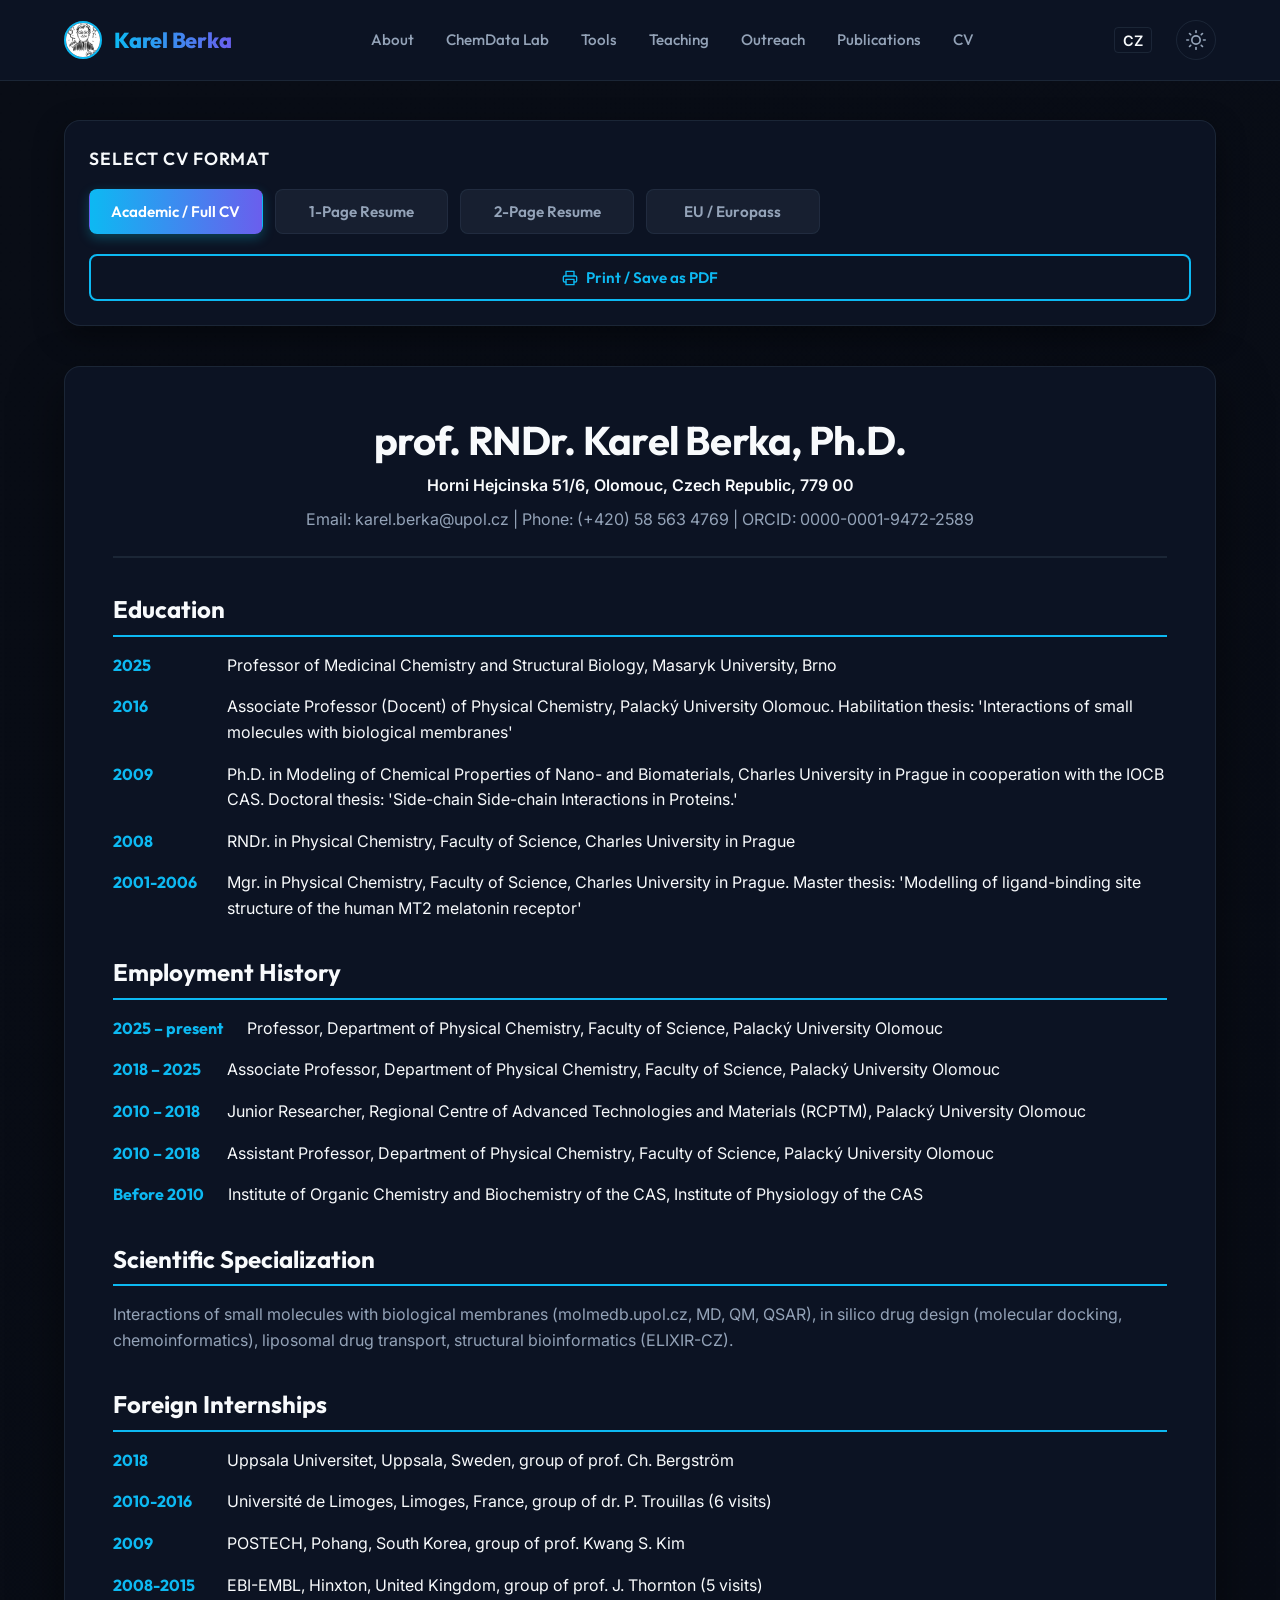
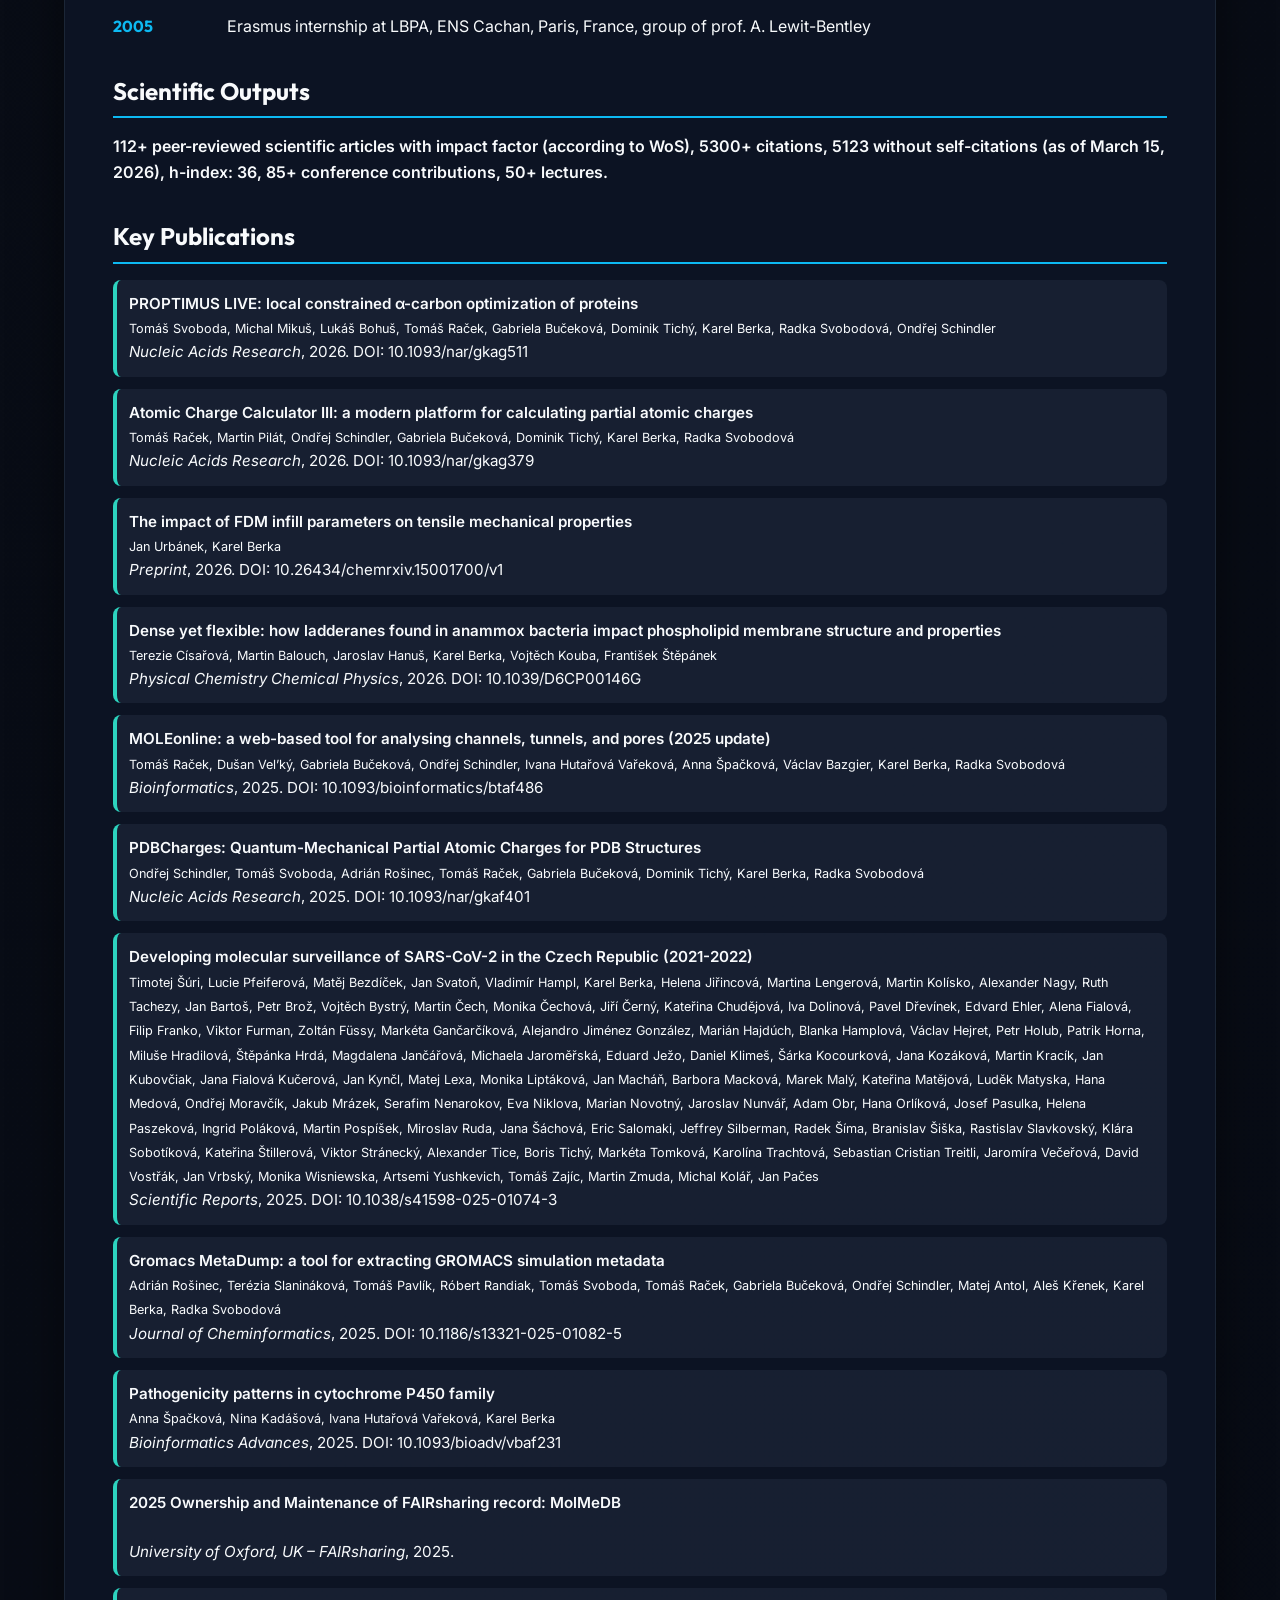
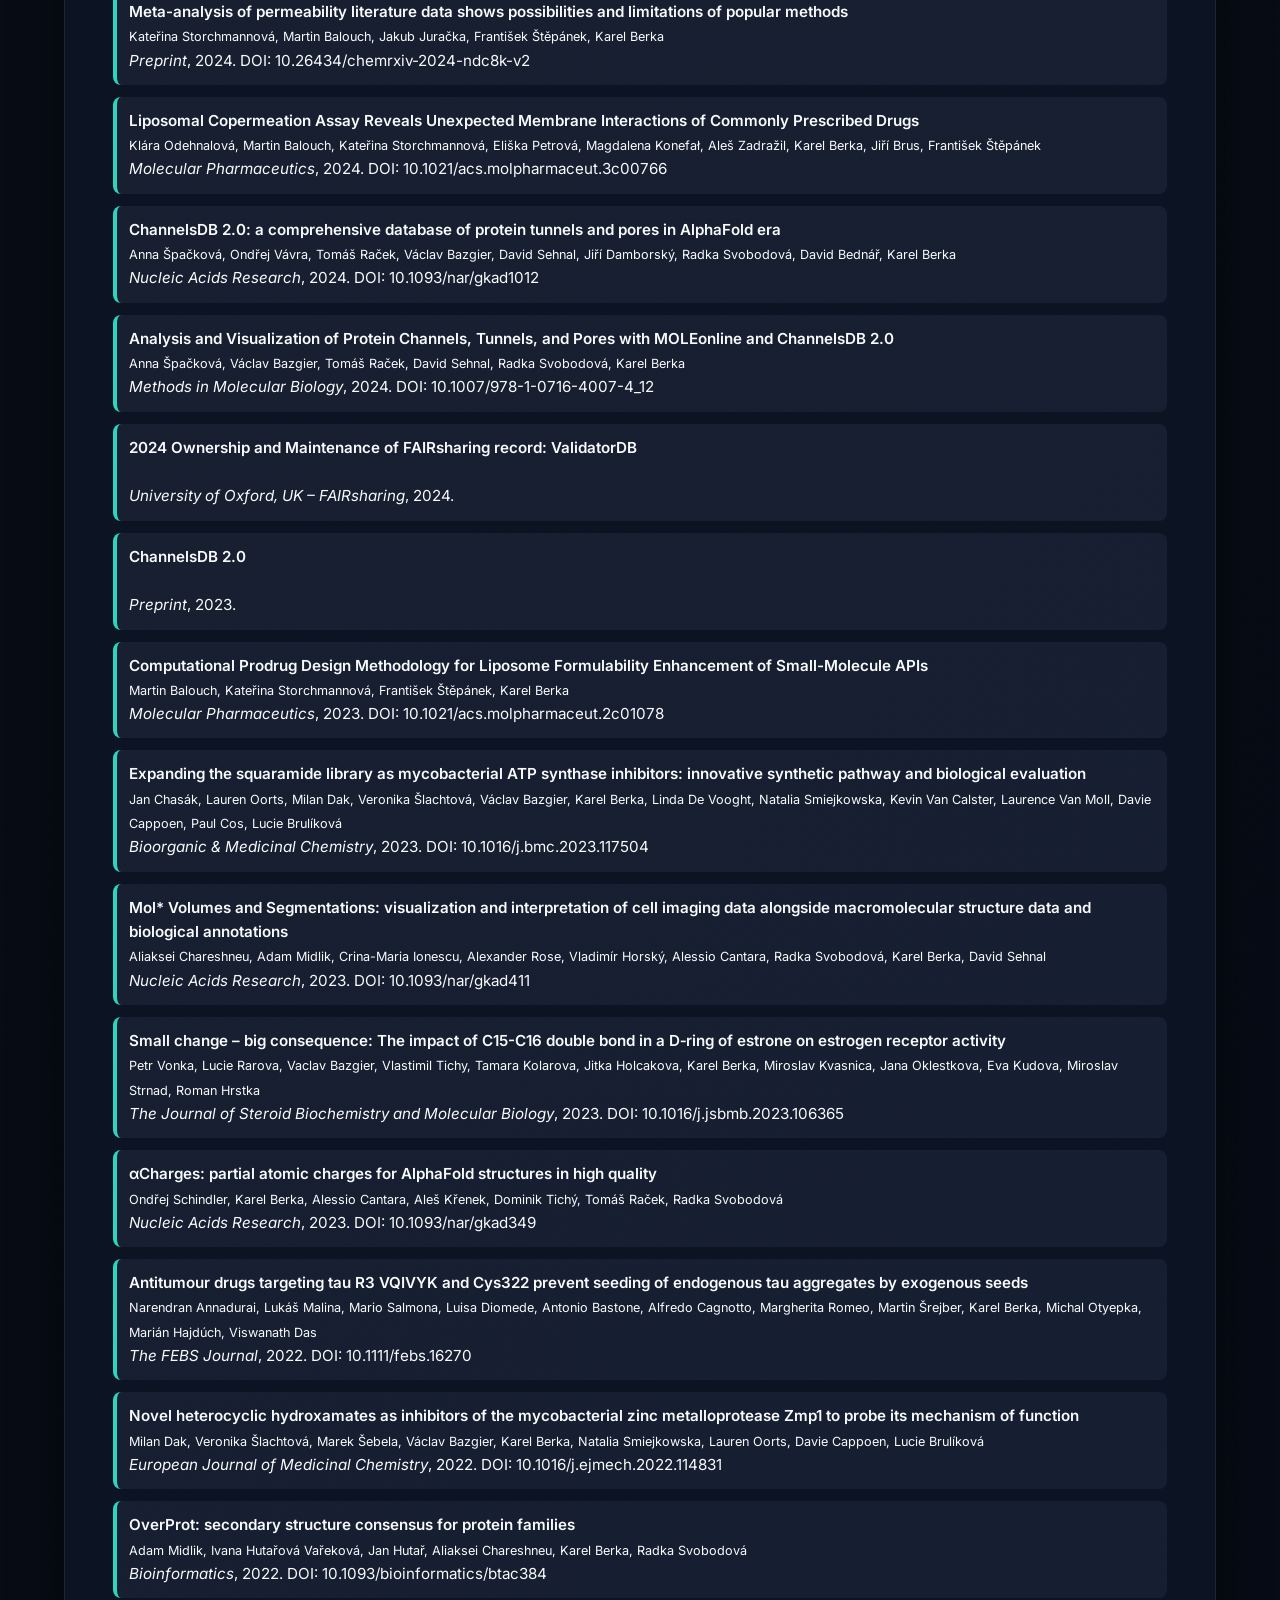
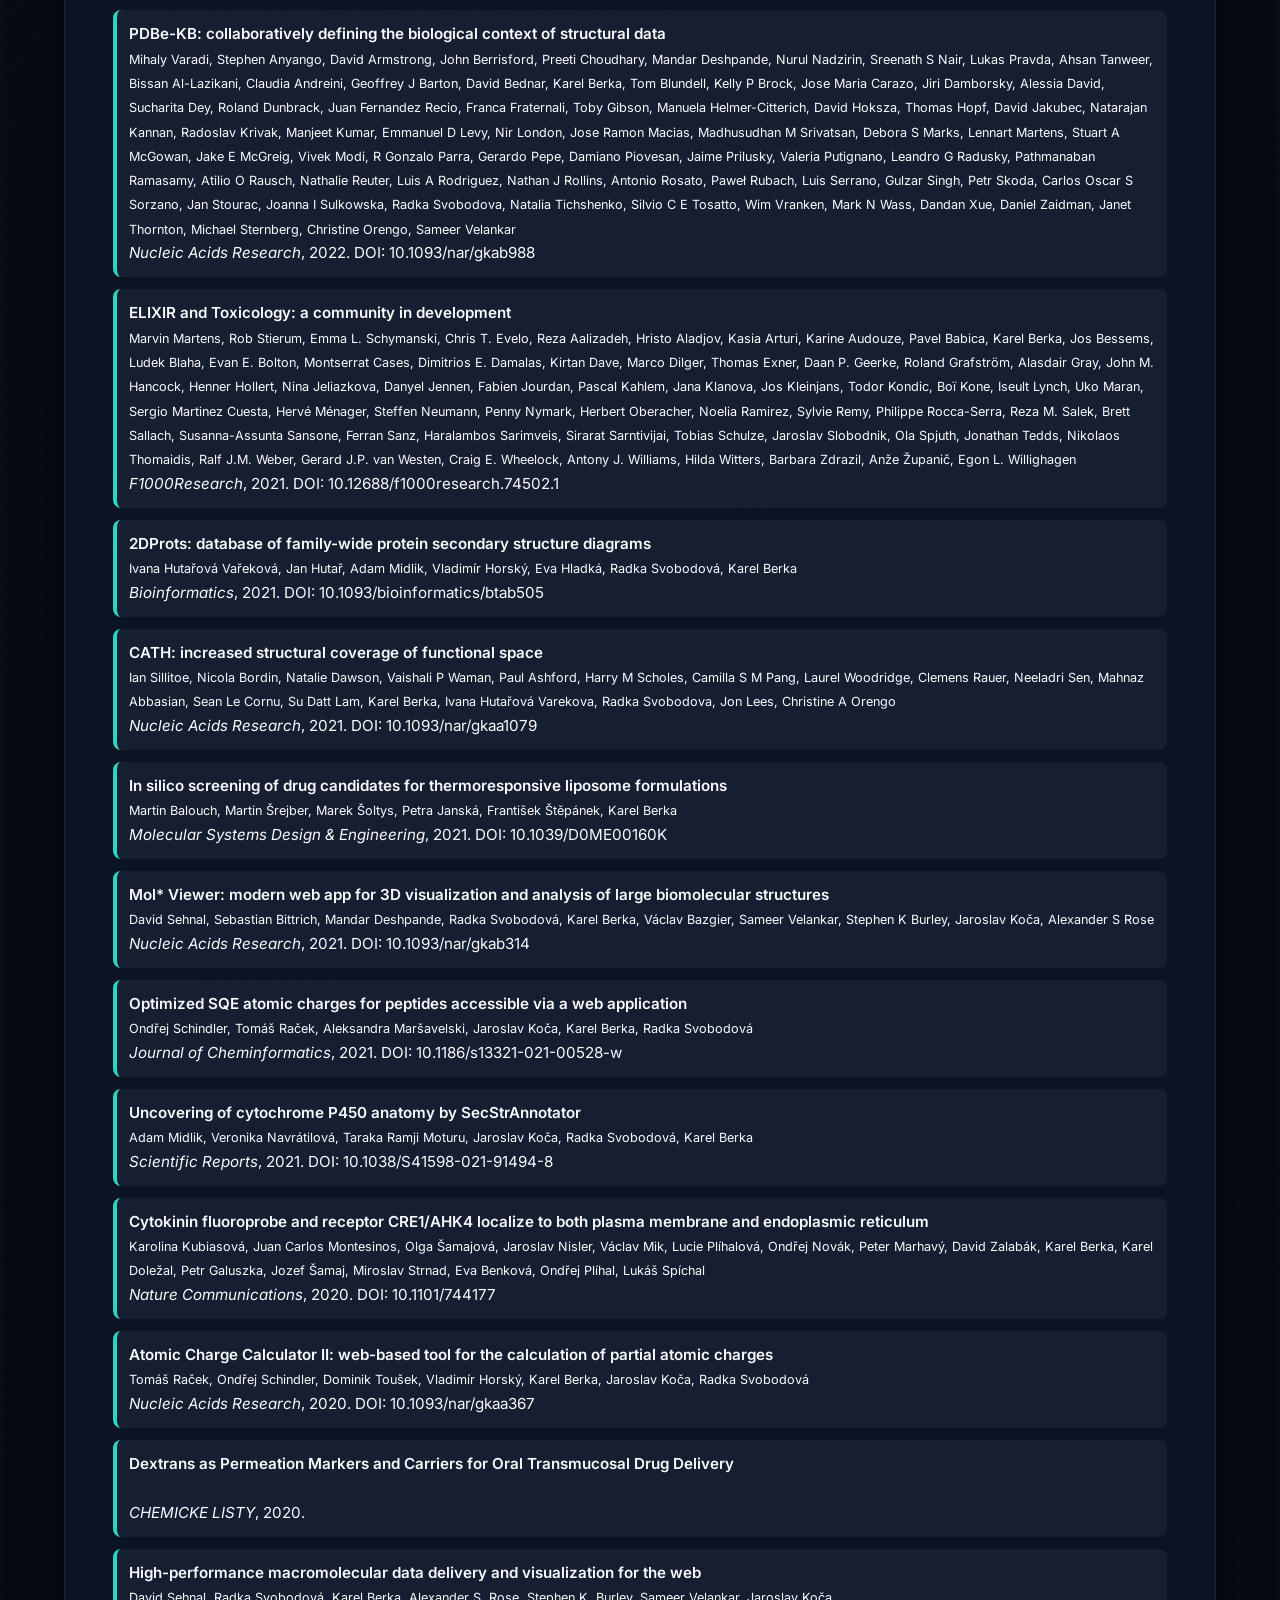
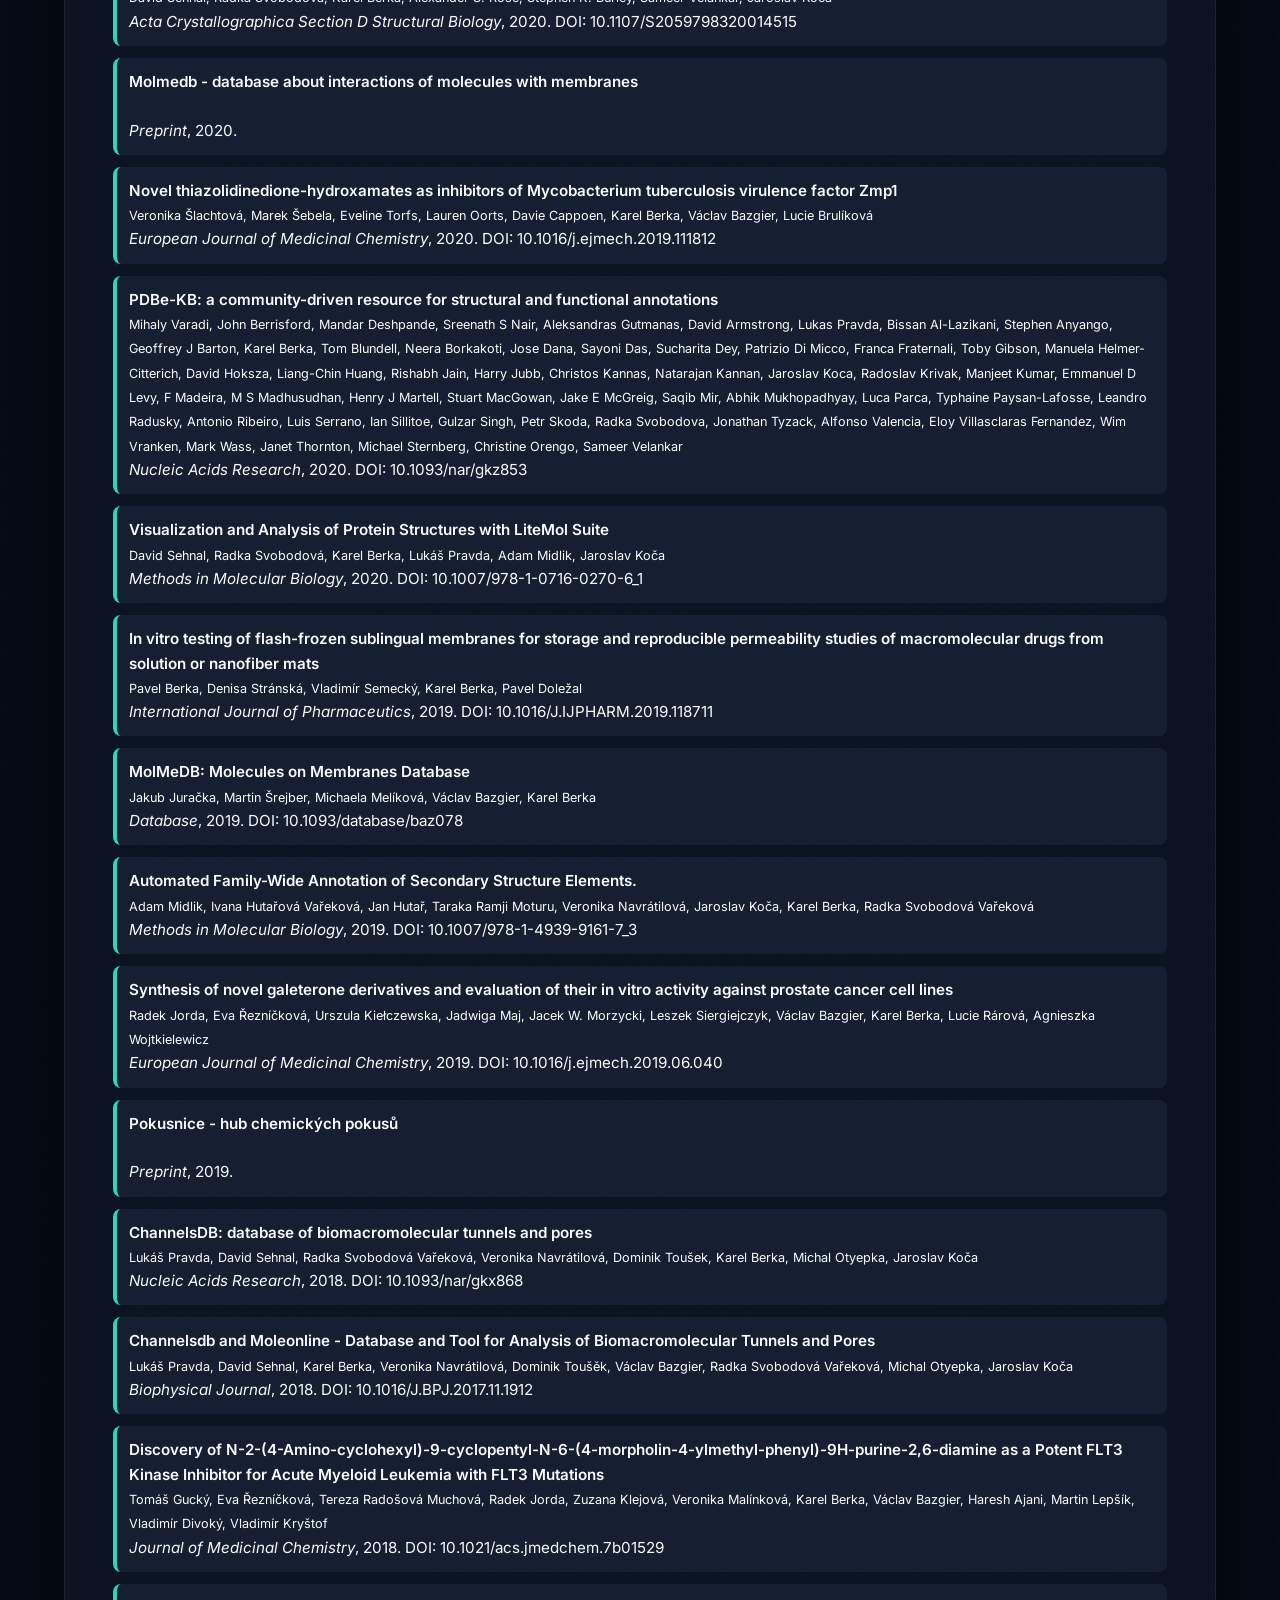
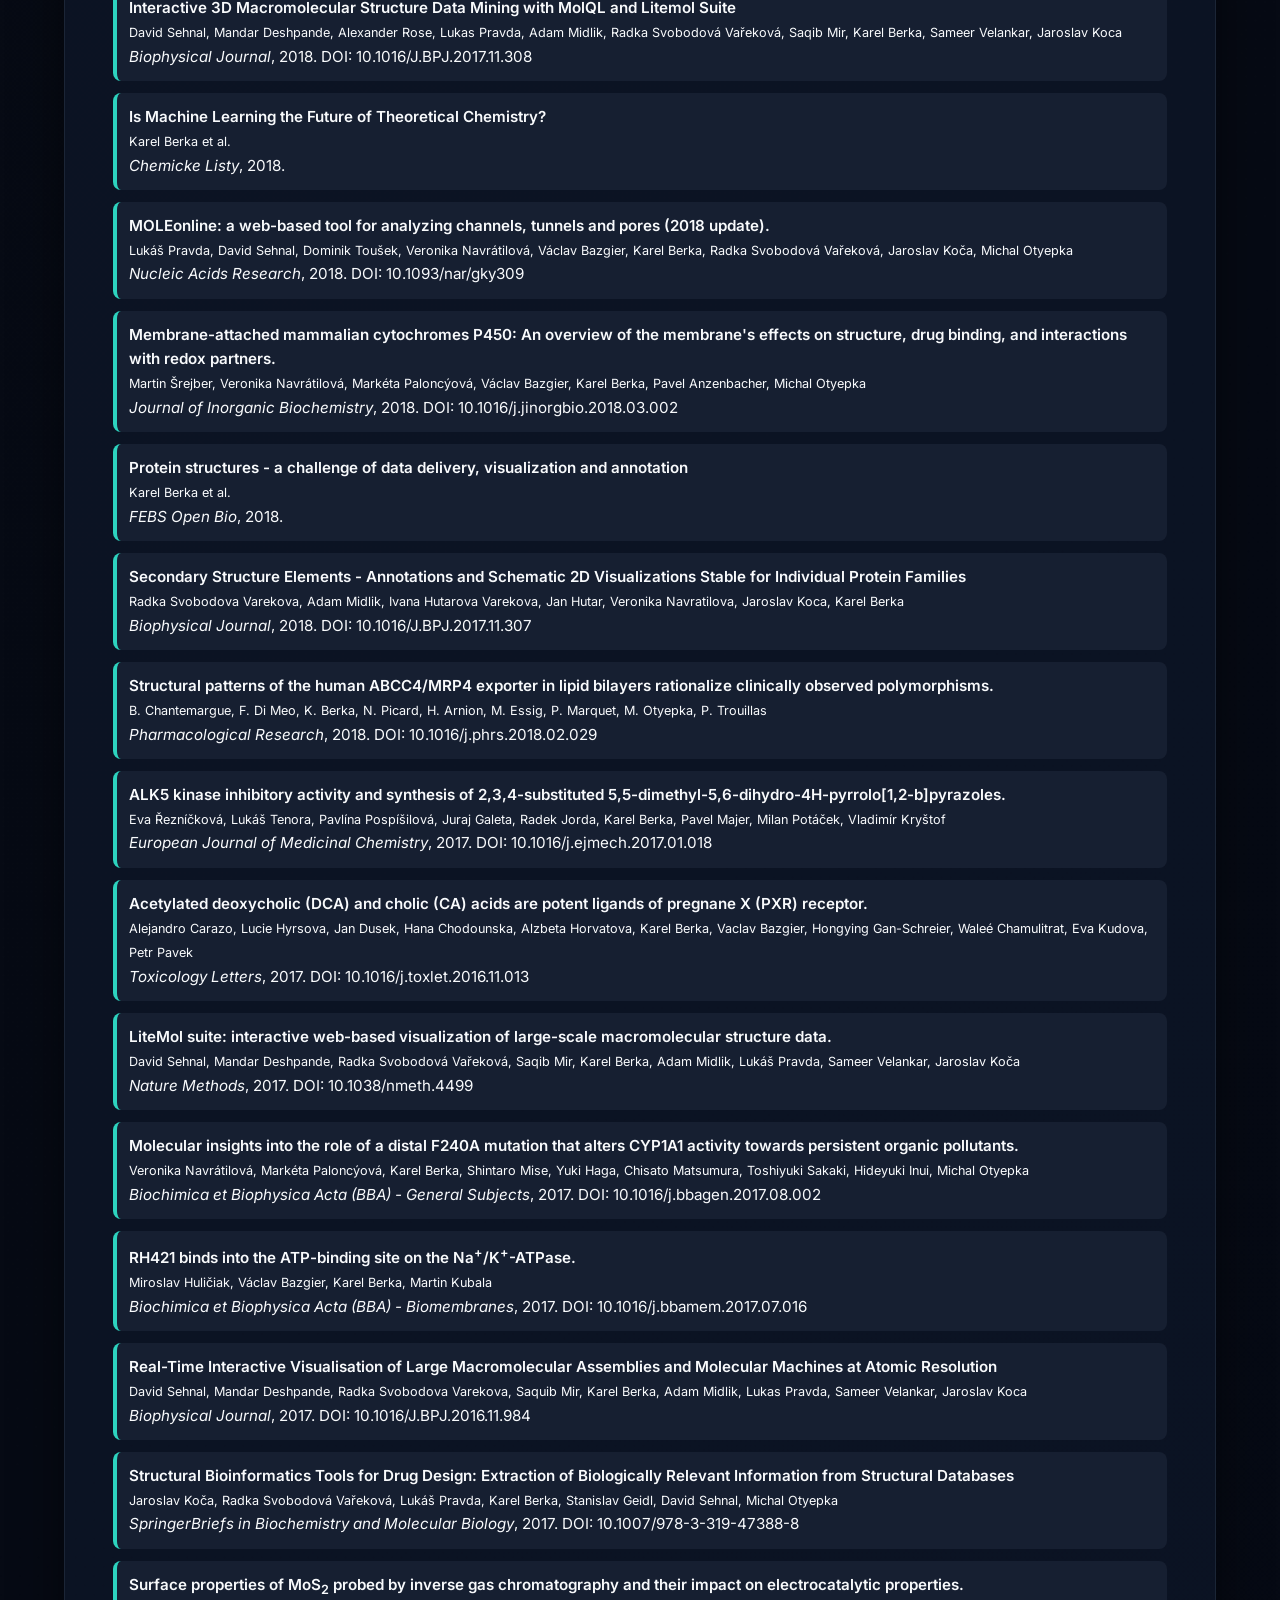
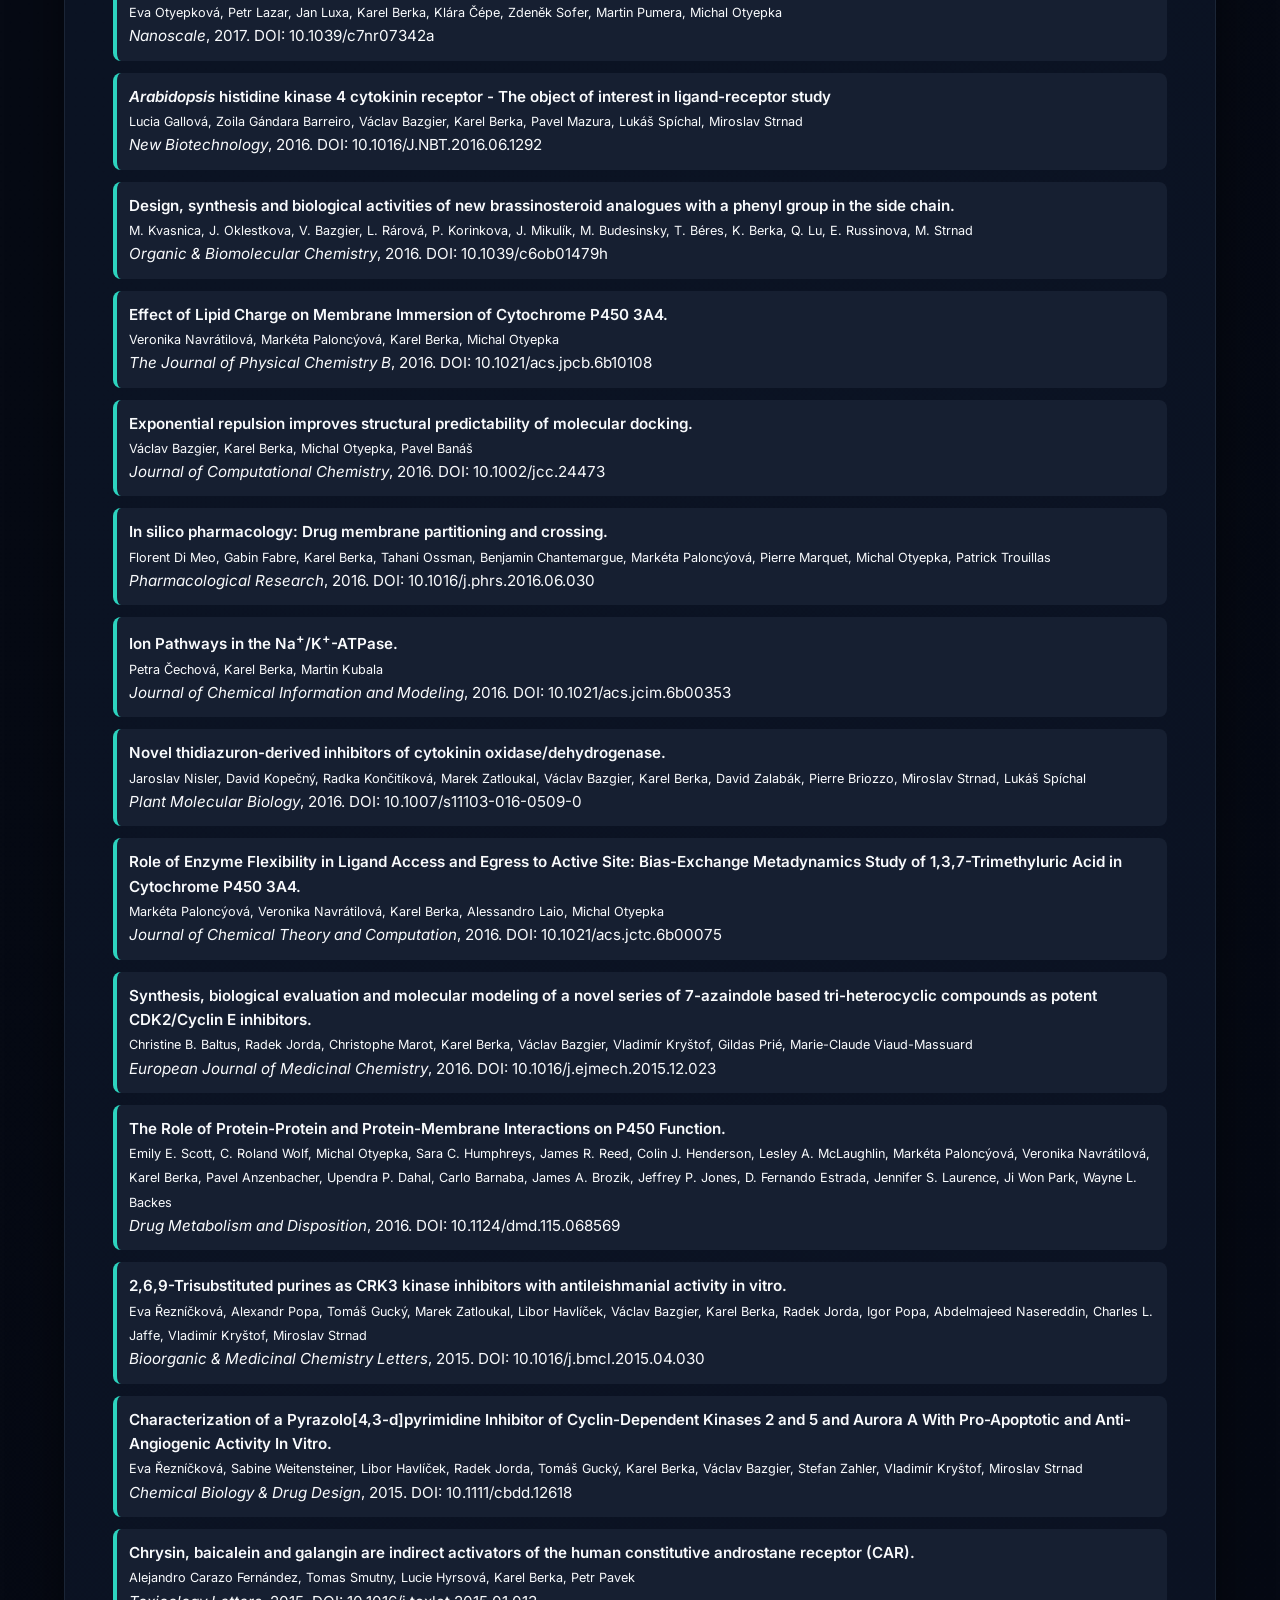
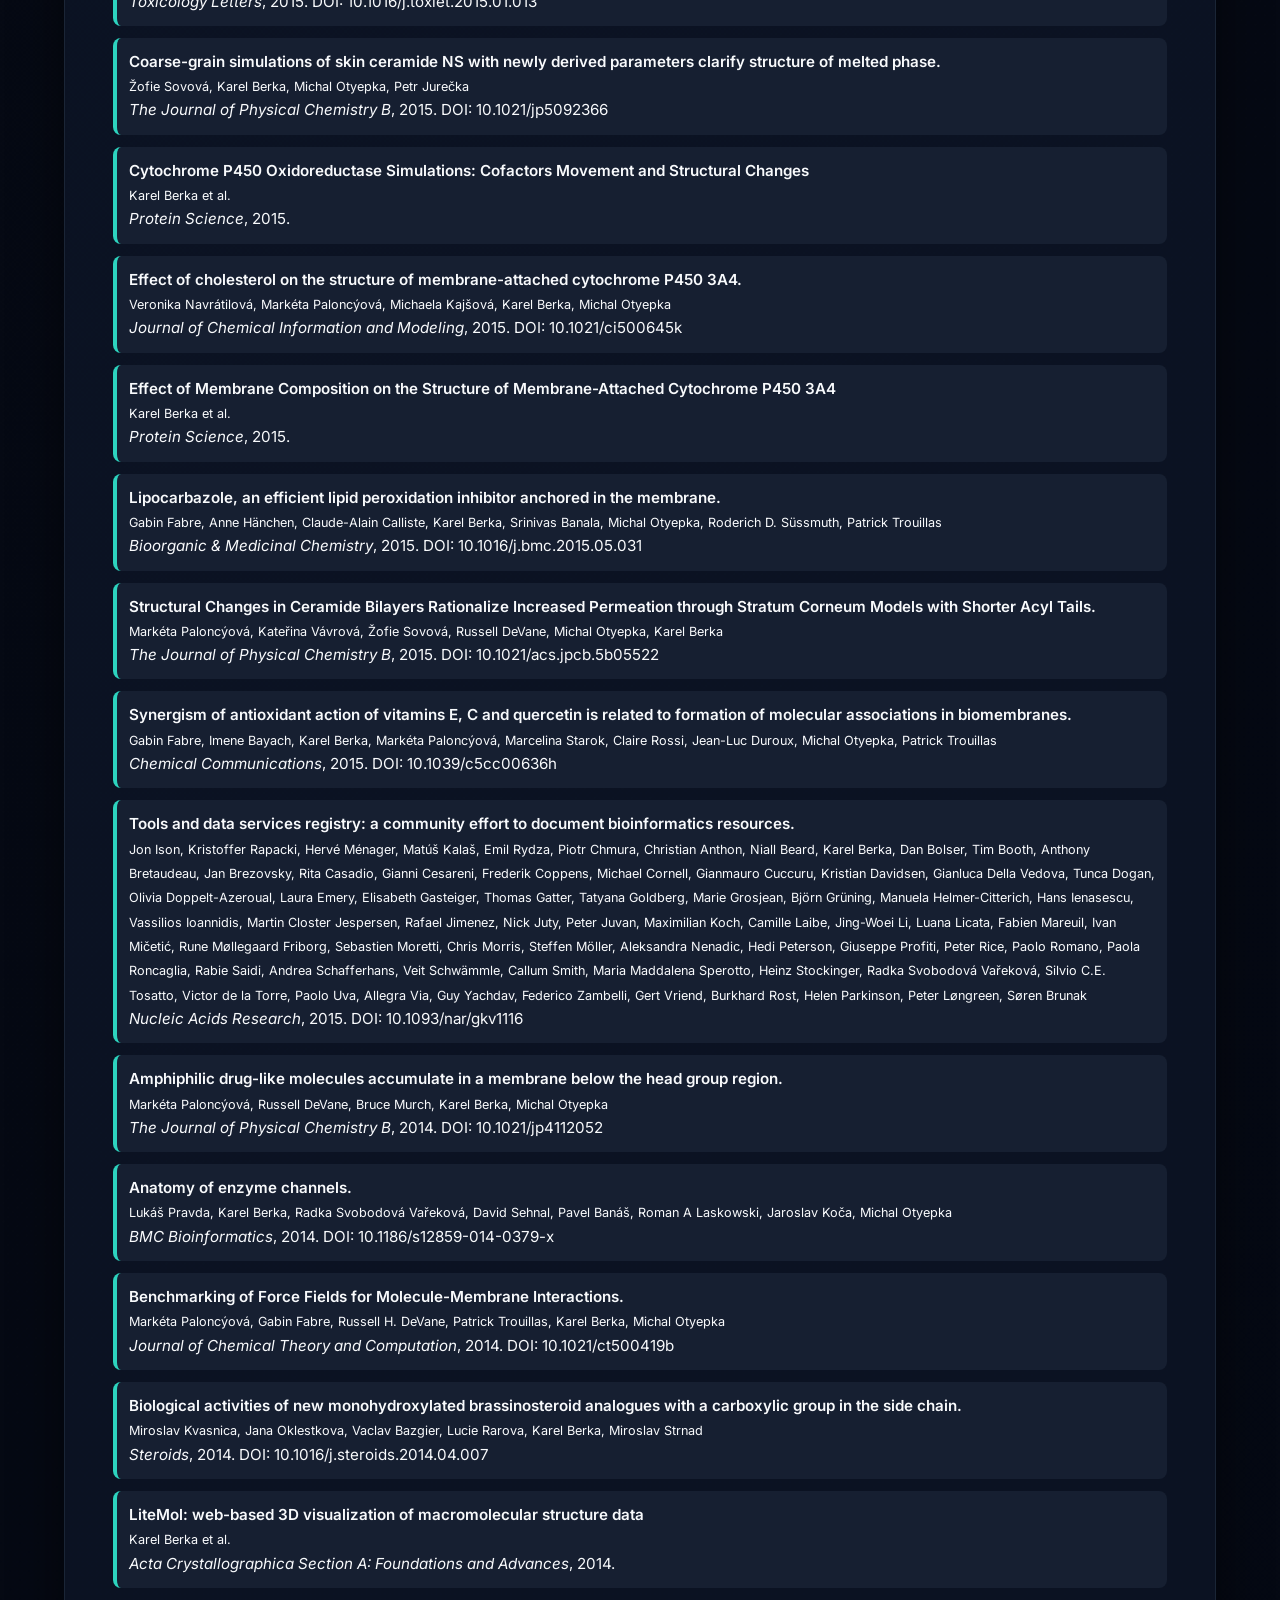
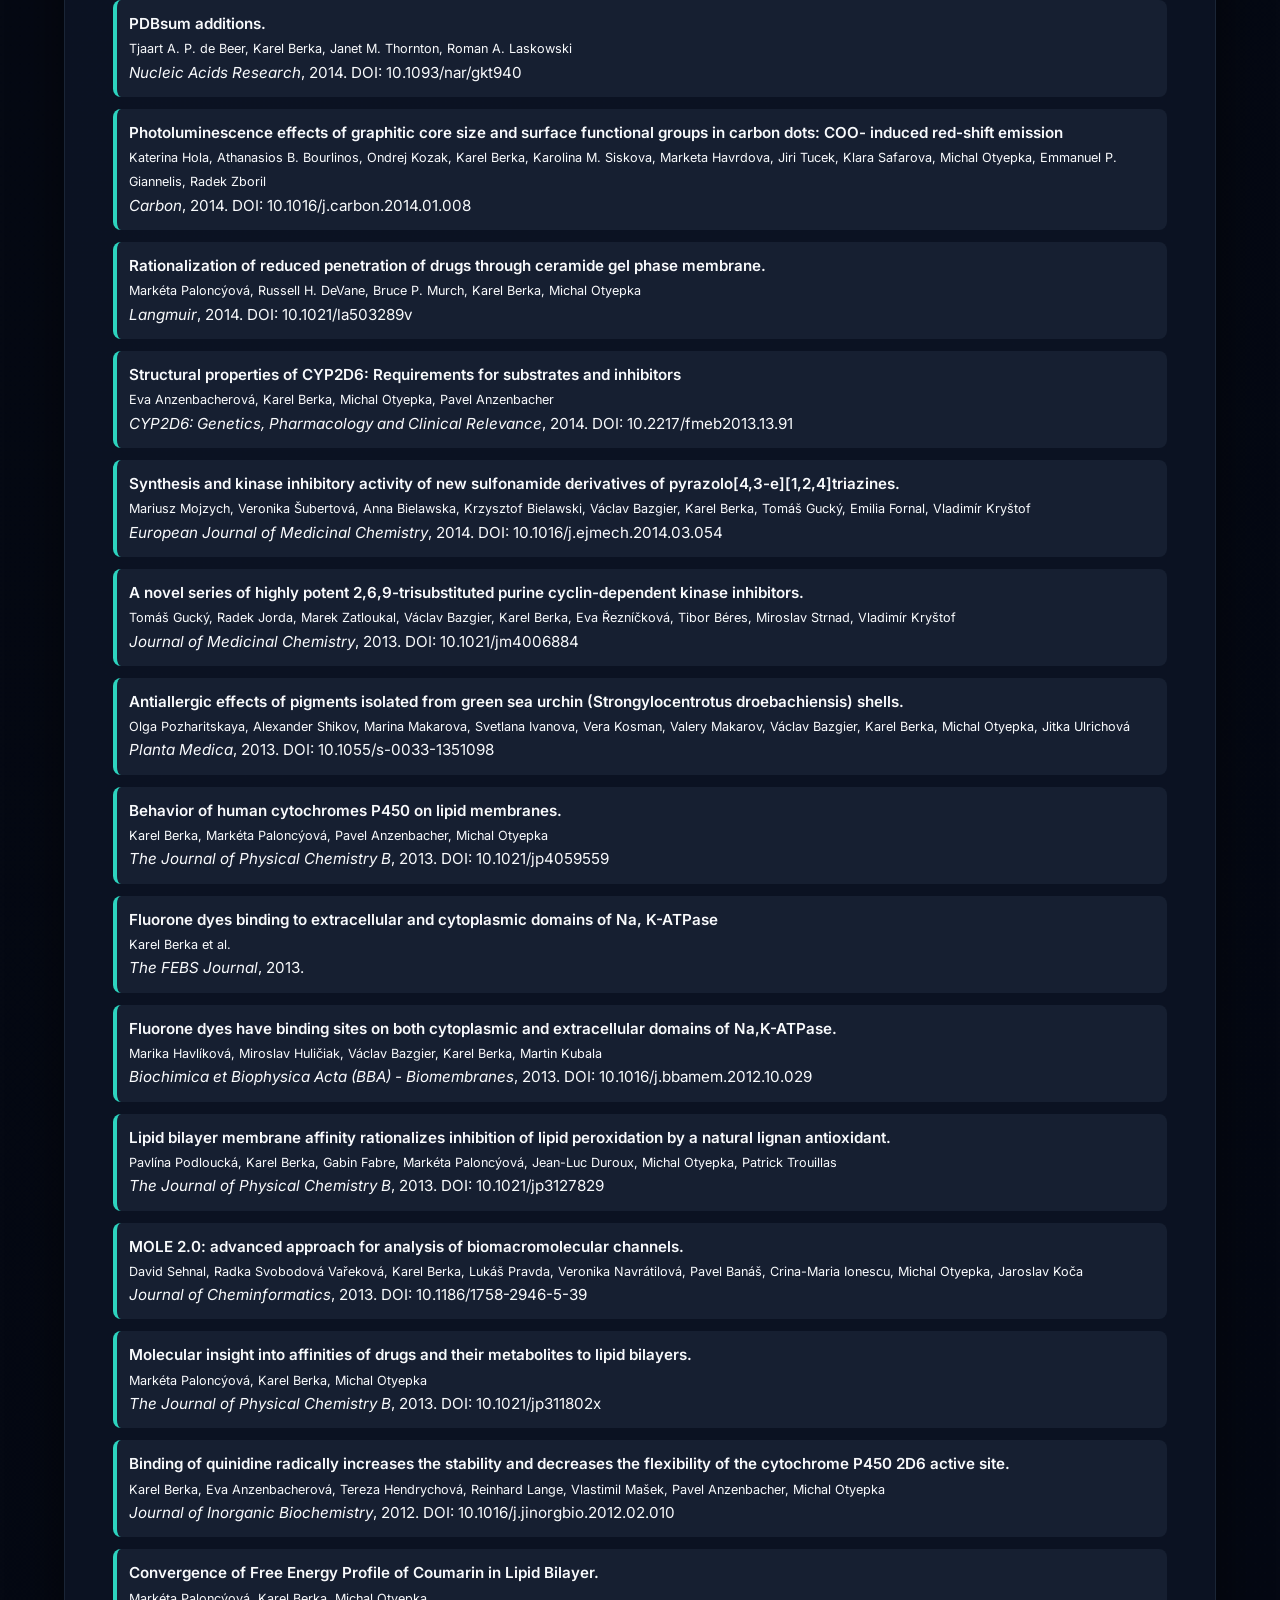
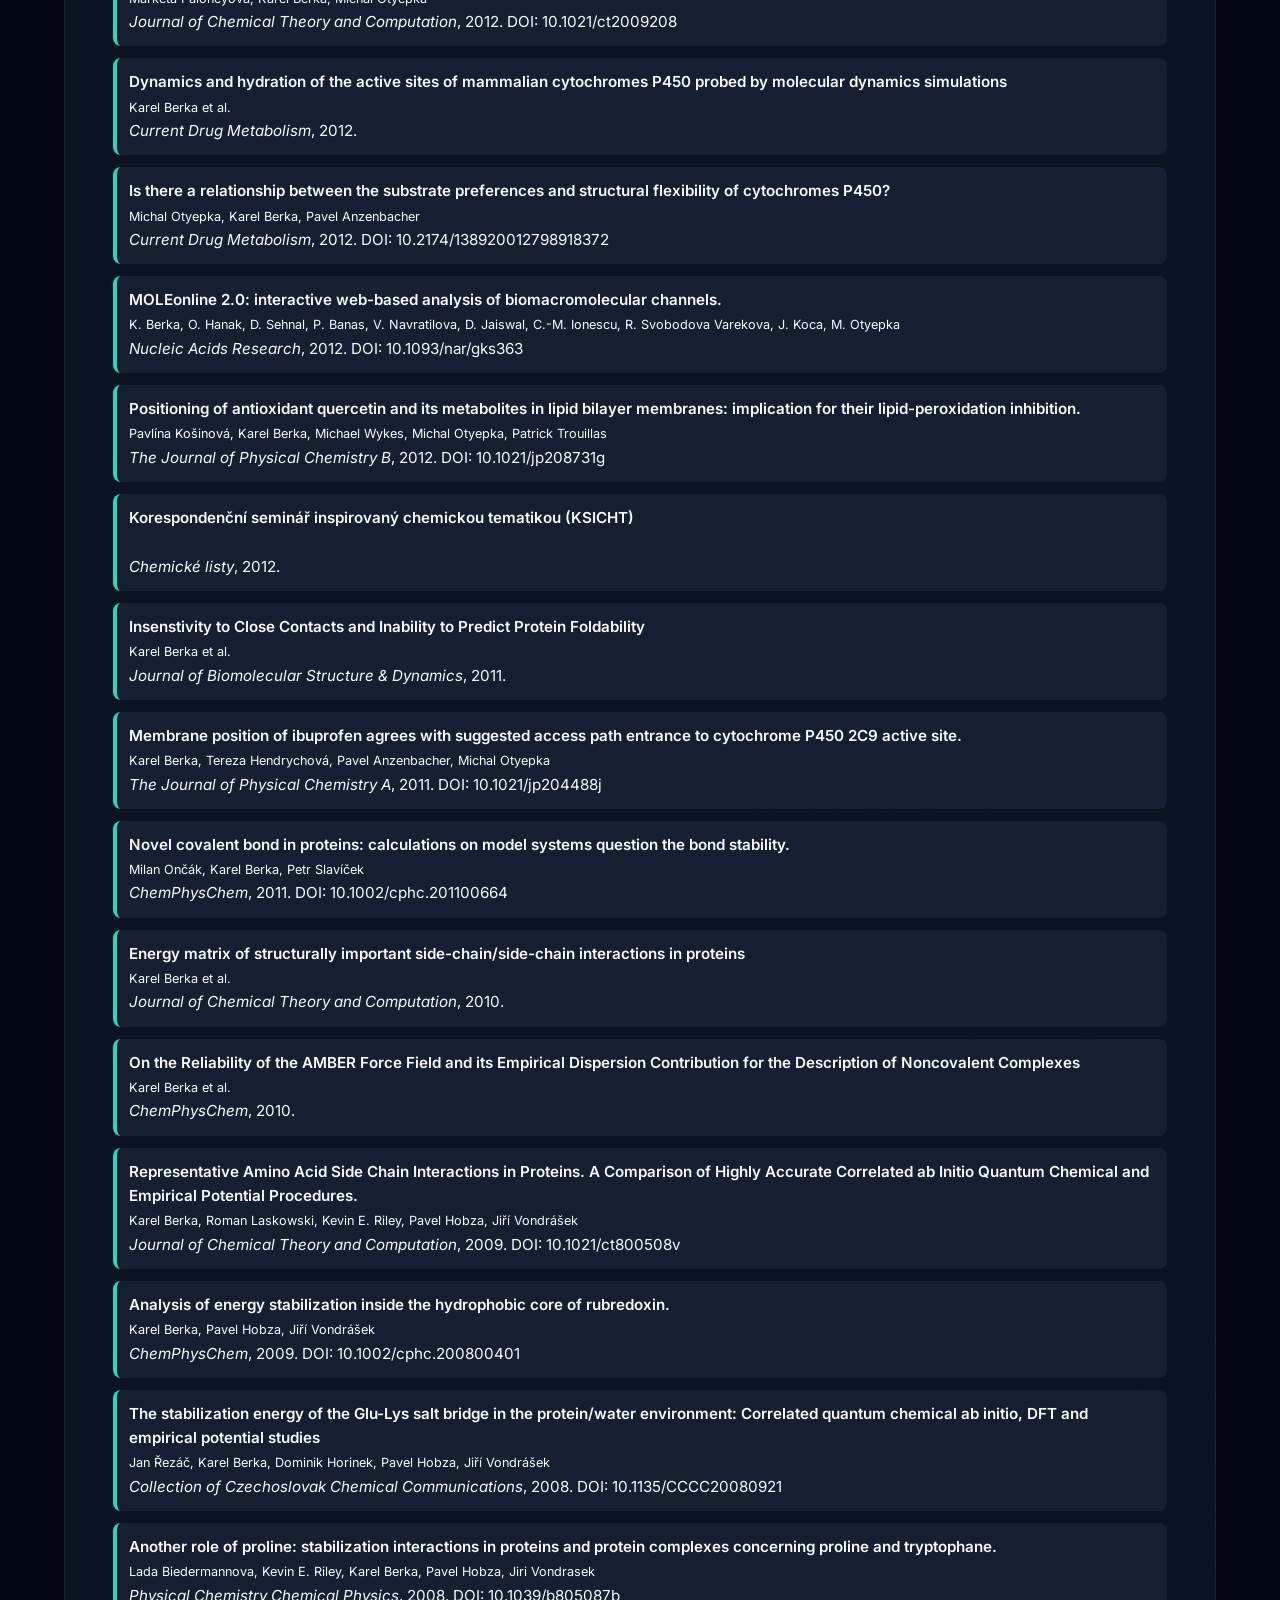
==== commit 5907fc12: "Convert cv.html into a dynamic template with 1-page, 2-page, and EU compliance versions" ====
--- a/cv.html
+++ b/cv.html
@@ -3,257 +3,783 @@
 <head>
     <meta charset="UTF-8">
     <meta name="viewport" content="width=device-width, initial-scale=1.0">
-    <title>CV | Prof. Karel Berka</title>
-    <meta name="description" content="Curriculum Vitae of Prof. Karel Berka.">
+    <title>Curriculum Vitae | Prof. Karel Berka</title>
+    <meta name="description" content="Curriculum Vitae of Prof. Karel Berka. Toggle between Full CV, 1-Page Resume, 2-Page Resume, and Europass formats.">
+    <link rel="preconnect" href="https://fonts.googleapis.com">
+    <link rel="preconnect" href="https://fonts.gstatic.com" crossorigin>
+    <link href="https://fonts.googleapis.com/css2?family=Inter:wght@300;400;500;600;700&family=Outfit:wght@400;500;600;700;800&display=swap" rel="stylesheet">
     <link rel="stylesheet" href="css/style.css">
+    <style>
+        /* Modern CV Page Custom Styles */
+        .cv-hero {
+            background: var(--gradient-hero);
+            padding: 120px 0 40px;
+            border-bottom: 1px solid var(--border-color);
+        }
+
+        .cv-controls-card {
+            background: var(--bg-surface);
+            backdrop-filter: blur(var(--glass-blur));
+            -webkit-backdrop-filter: blur(var(--glass-blur));
+            border: 1px solid var(--border-color);
+            border-radius: var(--card-radius);
+            padding: 24px;
+            margin-bottom: 40px;
+            box-shadow: var(--shadow-md);
+        }
+
+        .controls-title {
+            font-family: var(--font-heading);
+            font-size: 1.1rem;
+            font-weight: 600;
+            margin-bottom: 16px;
+            color: var(--text-primary);
+            text-transform: uppercase;
+            letter-spacing: 0.05em;
+        }
+
+        .controls-grid {
+            display: grid;
+            grid-template-columns: repeat(auto-fit, minmax(150px, 1fr));
+            gap: 12px;
+            width: 100%;
+        }
+
+        /* Full length buttons */
+        .cv-format-btn {
+            width: 100%;
+            padding: 12px 16px;
+            background: var(--bg-surface-alt);
+            border: 1px solid var(--border-color);
+            border-radius: 8px;
+            font-family: var(--font-heading);
+            font-weight: 600;
+            font-size: 0.95rem;
+            color: var(--text-secondary);
+            cursor: pointer;
+            transition: all var(--transition-fast);
+            display: inline-flex;
+            align-items: center;
+            justify-content: center;
+            gap: 8px;
+        }
+
+        .cv-format-btn:hover {
+            background: var(--border-color);
+            color: var(--text-primary);
+            transform: translateY(-2px);
+        }
+
+        .cv-format-btn.active {
+            background: var(--gradient-accent);
+            color: #ffffff;
+            border-color: transparent;
+            box-shadow: 0 4px 12px rgba(6, 182, 212, 0.3);
+        }
+
+        .print-btn {
+            grid-column: 1 / -1;
+            background: transparent;
+            border: 2px solid var(--color-primary);
+            color: var(--color-primary);
+            margin-top: 8px;
+        }
+
+        .print-btn:hover {
+            background: var(--color-primary-light);
+            color: var(--color-primary);
+        }
+
+        /* Render Container styles */
+        .cv-paper {
+            background: var(--bg-surface);
+            border: 1px solid var(--border-color);
+            border-radius: var(--card-radius);
+            padding: 48px;
+            box-shadow: var(--shadow-lg);
+            transition: all var(--transition-normal);
+            position: relative;
+            overflow: hidden;
+        }
+
+        /* Europass Layout Specific Style overrides */
+        .europass-layout {
+            font-size: 0.95rem;
+            line-height: 1.5;
+        }
+
+        .europass-row {
+            display: grid;
+            grid-template-columns: 240px 1fr;
+            gap: 32px;
+            border-bottom: 1px solid var(--border-color);
+            padding: 24px 0;
+        }
+
+        .europass-row:last-child {
+            border-bottom: none;
+        }
+
+        .europass-left {
+            font-family: var(--font-heading);
+            font-weight: 700;
+            color: var(--color-primary);
+            text-transform: uppercase;
+            font-size: 0.85rem;
+            letter-spacing: 0.05em;
+        }
+
+        .europass-right h3 {
+            margin-bottom: 8px;
+            font-size: 1.2rem;
+        }
+
+        .europass-header-logo {
+            display: flex;
+            align-items: center;
+            gap: 16px;
+            margin-bottom: 32px;
+        }
+
+        /* Generic CV layout details */
+        .cv-section-title {
+            font-family: var(--font-heading);
+            font-size: 1.5rem;
+            font-weight: 700;
+            margin: 32px 0 16px;
+            border-bottom: 2px solid var(--color-primary);
+            padding-bottom: 6px;
+            color: var(--text-primary);
+            display: flex;
+            align-items: center;
+            gap: 12px;
+        }
+
+        .cv-section-title:first-of-type {
+            margin-top: 0;
+        }
+
+        .cv-timeline {
+            display: flex;
+            flex-direction: column;
+            gap: 16px;
+        }
+
+        .timeline-item {
+            display: flex;
+            gap: 24px;
+        }
+
+        .timeline-year {
+            font-family: var(--font-heading);
+            font-weight: 700;
+            color: var(--color-primary);
+            min-width: 90px;
+            flex-shrink: 0;
+        }
+
+        .timeline-content {
+            flex-grow: 1;
+        }
+
+        .cv-pub-list {
+            list-style: none;
+            padding: 0;
+            display: flex;
+            flex-direction: column;
+            gap: 12px;
+        }
+
+        .cv-pub-item {
+            padding: 12px;
+            background: var(--bg-surface-alt);
+            border-radius: 8px;
+            border-left: 4px solid var(--color-accent);
+            font-size: 0.95rem;
+        }
+
+        .cv-pub-title {
+            font-weight: 600;
+            color: var(--text-primary);
+        }
+
+        /* Page sizes for printing */
+        @media print {
+            body {
+                background: #ffffff !important;
+                color: #000000 !important;
+                font-size: 11pt !important;
+            }
+            #site-header, footer, .cv-controls-card, canvas {
+                display: none !important;
+            }
+            .cv-hero {
+                padding: 0 !important;
+                background: none !important;
+                border: none !important;
+            }
+            .cv-paper {
+                border: none !important;
+                box-shadow: none !important;
+                padding: 0 !important;
+                background: transparent !important;
+            }
+            .page-break {
+                page-break-before: always;
+            }
+            /* Styling strictly for printing */
+            .cv-pub-item {
+                background: none !important;
+                border-left: 2px solid #000000 !important;
+                padding-left: 8px !important;
+            }
+            a {
+                text-decoration: underline !important;
+                color: #000000 !important;
+            }
+        }
+    </style>
 </head>
 <body class="dark-theme">
     <!-- Header (same navigation as index) -->
     <header id="site-header">
         <div class="nav-container">
-            <a href="#" class="logo" id="nav-logo">
+            <a href="index.html" class="logo" id="nav-logo">
                 <img src="img/profile/Ja_2015_by_Jorge_Cham_PhD_Comics_AP-0074.jpg" alt="Karel Berka caricature logo" class="logo-caricature-img">
                 <span class="logo-text">Karel Berka</span>
             </a>
             <nav id="nav-menu" aria-label="Primary Navigation">
                 <ul>
-                    <li><a href="#about" class="nav-link"><span class="lang-en">About</span><span class="lang-cs" style="display: none;">O mně</span></a></li>
-                    <li><a href="#chemdata" class="nav-link"><span class="lang-en">ChemData Lab</span><span class="lang-cs" style="display: none;">ChemData Lab</span></a></li>
-                    <li><a href="#tools" class="nav-link"><span class="lang-en">Tools</span><span class="lang-cs" style="display: none;">Nástroje</span></a></li>
-                    <li><a href="#teaching" class="nav-link"><span class="lang-en">Teaching</span><span class="lang-cs" style="display: none;">Výuka</span></a></li>
-                    <li><a href="#outreach" class="nav-link"><span class="lang-en">Outreach</span><span class="lang-cs" style="display: none;">Popularizace</span></a></li>
-                    <li><a href="#publications" class="nav-link"><span class="lang-en">Publications</span><span class="lang-cs" style="display: none;">Publikace</span></a></li>
-                    <li><a href="cv.html" class="nav-link">CV</a></li>
+                    <li><a href="index.html#about" class="nav-link"><span class="lang-en">About</span><span class="lang-cs" style="display: none;">O mně</span></a></li>
+                    <li><a href="index.html#chemdata" class="nav-link"><span class="lang-en">ChemData Lab</span><span class="lang-cs" style="display: none;">ChemData Lab</span></a></li>
+                    <li><a href="index.html#tools" class="nav-link"><span class="lang-en">Tools</span><span class="lang-cs" style="display: none;">Nástroje</span></a></li>
+                    <li><a href="index.html#teaching" class="nav-link"><span class="lang-en">Teaching</span><span class="lang-cs" style="display: none;">Výuka</span></a></li>
+                    <li><a href="index.html#outreach" class="nav-link"><span class="lang-en">Outreach</span><span class="lang-cs" style="display: none;">Popularizace</span></a></li>
+                    <li><a href="index.html#publications" class="nav-link"><span class="lang-en">Publications</span><span class="lang-cs" style="display: none;">Publikace</span></a></li>
+                    <li><a href="cv.html" class="nav-link active">CV</a></li>
                 </ul>
             </nav>
             <div class="nav-controls">
-                <button id="lang-toggle" aria-label="Toggle Language" title="Switch Language" style="background: none; border: 1px solid var(--border-color); color: var(--text-color); padding: 0.2rem 0.5rem; border-radius: 4px; cursor: pointer; font-family: var(--font-primary); font-weight: 600; font-size: 0.9rem; margin-right: 0.5rem;">CZ</button>
-                <button id="theme-toggle" aria-label="Toggle light/dark theme" title="Toggle Theme">🌙</button>
-                <button id="mobile-menu-toggle" aria-label="Toggle mobile menu"><span></span><span></span><span></span></button>
+                <button id="lang-toggle" aria-label="Toggle Language" title="Switch Language" style="background: none; border: 1px solid var(--border-color); color: var(--text-color); padding: 0.2rem 0.5rem; border-radius: 4px; cursor: pointer; font-family: var(--font-primary); font-weight: 600; font-size: 0.9rem; margin-right: 0.5rem;">
+                    <span class="lang-en">CZ</span>
+                    <span class="lang-cs" style="display: none;">EN</span>
+                </button>
+                <button id="theme-toggle" aria-label="Toggle light/dark theme" title="Toggle Theme">
+                    <svg class="icon moon-icon" viewBox="0 0 24 24" width="20" height="20" fill="none" stroke="currentColor" stroke-width="2" stroke-linecap="round" stroke-linejoin="round">
+                        <path d="M21 12.79A9 9 0 1 1 11.21 3 7 7 0 0 0 21 12.79z"></path>
+                    </svg>
+                    <svg class="icon sun-icon" viewBox="0 0 24 24" width="20" height="20" fill="none" stroke="currentColor" stroke-width="2" stroke-linecap="round" stroke-linejoin="round">
+                        <circle cx="12" cy="12" r="5"></circle>
+                        <line x1="12" y1="1" x2="12" y2="3"></line>
+                        <line x1="12" y1="21" x2="12" y2="23"></line>
+                        <line x1="4.22" y1="4.22" x2="5.64" y2="5.64"></line>
+                        <line x1="18.36" y1="18.36" x2="19.78" y2="19.78"></line>
+                        <line x1="1" y1="12" x2="3" y2="12"></line>
+                        <line x1="21" y1="12" x2="23" y2="12"></line>
+                        <line x1="4.22" y1="19.78" x2="5.64" y2="18.36"></line>
+                        <line x1="18.36" y1="5.64" x2="19.78" y2="4.22"></line>
+                    </svg>
+                </button>
+                <button id="mobile-menu-toggle" aria-label="Toggle mobile menu">
+                    <span></span>
+                    <span></span>
+                    <span></span>
+                </button>
             </div>
         </div>
     </header>
-    <main>
-        <section id="cv" class="section">
-            <div class="container">
-                <div class="cv-content">
-                    <!-- Original CV content -->
-                    <h1>prof. RNDr. Karel Berka, Ph.D.</h1>
-                    <p>OSOBNÍ ÚDAJE:</p>
-                    <p>Kontaktní adresa:		Horní Hejčínská 51/6, Olomouc, Česká Republika, 779 00</p>
-                    <p>Email:			karel.berka@upol.cz</p>
-                    <p>Telefon:			(+420) 58 563 4769</p>
-                    <p>Narozen:			19.6.1982 v Opavě</p>
-                    <p>ORCID			https://orcid.org/0000-0001-9472-2589</p>
-                    <p>Vzdělání:</p>
-                    <p>2025	profesor Biomedicinální chemie a strukturní biologie, Masarykova U Brno</p>
-                    <p>2016	docent Fyzikální chemie, Přírodovědecká fakulta U Palackého v Olomouci</p>
-                    <p>Habilitační práce: „Interakce malých molekul s biologickými membránami“</p>
-                    <p>2009	Ph.D. Modelování chemických vlastností nano- a biomateriálů, Přírodovědecká fakulta U Karlovy v Praze, ve spolupráci s Ústavem organické chemie a biochemie AV ČR.</p>
-                    <p>Disertační práce: “Side-chain Side-chain Interactions in Proteins.”</p>
-                    <p>2008	RNDr. Fyzikální chemie, Přírodovědecká fakulta UK v Praze</p>
-                    <p>2001-2006	Mgr. Fyzikální chemie, Přírodovědecká fakulta UK v Praze</p>
-                    <p>Diplomová práce: “Modelling of ligand-binding site structure of the human MT2 melatonin receptor”</p>
-                    <p>ZAMĚSTNÁNÍ:</p>
-                    <p>2025 – doposud:	Profesor, Katedra fyzikální chemie, Přírodovědecká fakulta, UP v Olomouci</p>
-                    <p>2018 – 2025:	Docent, Katedra fyzikální chemie, Přírodovědecká fakulta, UP v Olomouci</p>
-                    <p>2010 – 2018:	Vědecký pracovník (Junior Researcher), Regionální centrum pokročilých technologií a materiálů (RCPTM) UP v Olomouci.</p>
-                    <p>2010 – 2018:	Odborný asistent, Katedra fyzikální chemie, Přírodovědecká fakulta, UP v Olomouci.</p>
-                    <p>Dříve:	Ústav organické chemie a biochemie AV ČR, Fyziologický ústav AV ČR.</p>
-                    <p>VĚDECKÁ SPECIALIZACE:</p>
-                    <p>Interakce malých molekul s biologickými membránami (molmedb.upol.cz, MD, QM, QSAR), in silico návrh léčiv (molekulární dokování, chemoinformatika), liposomální transport léčiv, strukturní bioinformatika (ELIXIR-CZ).</p>
-                    <!-- Remaining CV sections omitted for brevity -->
+
+    <canvas id="molecular-canvas"></canvas>
+
+    <main class="cv-hero">
+        <div class="container">
+            <!-- CV layout control panel -->
+            <div class="cv-controls-card">
+                <div class="controls-title">
+                    <span class="lang-en">Select CV Format</span>
+                    <span class="lang-cs" style="display: none;">Vyberte formát CV</span>
+                </div>
+                <div class="controls-grid">
+                    <button class="cv-format-btn active" data-format="full">
+                        <span class="lang-en">Academic / Full CV</span>
+                        <span class="lang-cs" style="display: none;">Akademické / Úplné CV</span>
+                    </button>
+                    <button class="cv-format-btn" data-format="onepage">
+                        <span class="lang-en">1-Page Resume</span>
+                        <span class="lang-cs" style="display: none;">1-stránkové CV</span>
+                    </button>
+                    <button class="cv-format-btn" data-format="twopage">
+                        <span class="lang-en">2-Page Resume</span>
+                        <span class="lang-cs" style="display: none;">2-stránkové CV</span>
+                    </button>
+                    <button class="cv-format-btn" data-format="europass">
+                        <span class="lang-en">EU / Europass</span>
+                        <span class="lang-cs" style="display: none;">Evropský formát</span>
+                    </button>
+                    <button class="cv-format-btn print-btn" onclick="window.print()">
+                        <svg viewBox="0 0 24 24" width="16" height="16" fill="none" stroke="currentColor" stroke-width="2" stroke-linecap="round" stroke-linejoin="round">
+                            <polyline points="6 9 6 2 18 2 18 9"></polyline>
+                            <path d="M6 18H4a2 2 0 0 1-2-2v-5a2 2 0 0 1 2-2h16a2 2 0 0 1 2 2v5a2 2 0 0 1-2 2h-2"></path>
+                            <rect x="6" y="14" width="12" height="8"></rect>
+                        </svg>
+                        <span class="lang-en">Print / Save as PDF</span>
+                        <span class="lang-cs" style="display: none;">Tisk / Uložit do PDF</span>
+                    </button>
                 </div>
             </div>
-        </section>
+
+            <!-- CV Render target -->
+            <div class="cv-paper" id="cv-render-target">
+                <!-- Will be dynamically generated -->
+            </div>
+        </div>
     </main>
+
     <footer>
-        <div class="container">
+        <div class="container" style="text-align: center; padding: 20px 0;">
             <p>&copy; 2026 Prof. Karel Berka. All rights reserved.</p>
         </div>
     </footer>
-    <script src="js/main.js"></script>
+
+    <!-- Load Data first, then script, then local CV rendering logic -->
+    <script src="js/data.js"></script>
+    <script src="js/script.js"></script>
+    <script>
+        // Bilingual CV Data Object
+        const cvData = {
+            personal: {
+                name: "prof. RNDr. Karel Berka, Ph.D.",
+                address: {
+                    en: "Horni Hejcinska 51/6, Olomouc, Czech Republic, 779 00",
+                    cs: "Horní Hejčínská 51/6, Olomouc, Česká Republika, 779 00"
+                },
+                email: "karel.berka@upol.cz",
+                phone: "(+420) 58 563 4769",
+                birth: {
+                    en: "Born: June 19, 1982 in Opava",
+                    cs: "Narozen: 19. 6. 1982 v Opavě"
+                },
+                orcid: "https://orcid.org/0000-0001-9472-2589",
+                orcidId: "0000-0001-9472-2589"
+            },
+            education: [
+                {
+                    year: "2025",
+                    en: "Professor of Medicinal Chemistry and Structural Biology, Masaryk University, Brno",
+                    cs: "profesor Biomedicinální chemie a strukturní biologie, Masarykova U Brno"
+                },
+                {
+                    year: "2016",
+                    en: "Associate Professor (Docent) of Physical Chemistry, Palacký University Olomouc. Habilitation thesis: 'Interactions of small molecules with biological membranes'",
+                    cs: "docent Fyzikální chemie, Přírodovědecká fakulta U Palackého v Olomouci. Habilitační práce: „Interakce malých molekul s biologickými membránami“"
+                },
+                {
+                    year: "2009",
+                    en: "Ph.D. in Modeling of Chemical Properties of Nano- and Biomaterials, Charles University in Prague in cooperation with the IOCB CAS. Doctoral thesis: 'Side-chain Side-chain Interactions in Proteins.'",
+                    cs: "Ph.D. Modelování chemických vlastností nano- a biomateriálů, Přírodovědecká fakulta U Karlovy v Praze, ve spolupráci s Ústavem organické chemie a biochemie AV ČR. Disertační práce: „Side-chain Side-chain Interactions in Proteins.“"
+                },
+                {
+                    year: "2008",
+                    en: "RNDr. in Physical Chemistry, Faculty of Science, Charles University in Prague",
+                    cs: "RNDr. Fyzikální chemie, Přírodovědecká fakulta UK v Praze"
+                },
+                {
+                    year: "2001-2006",
+                    en: "Mgr. in Physical Chemistry, Faculty of Science, Charles University in Prague. Master thesis: 'Modelling of ligand-binding site structure of the human MT2 melatonin receptor'",
+                    cs: "Mgr. Fyzikální chemie, Přírodovědecká fakulta UK v Praze. Diplomová práce: „Modelling of ligand-binding site structure of the human MT2 melatonin receptor“"
+                }
+            ],
+            employment: [
+                {
+                    period: { en: "2025 – present", cs: "2025 – doposud" },
+                    position: { en: "Professor, Department of Physical Chemistry, Faculty of Science, Palacký University Olomouc", cs: "Profesor, Katedra fyzikální chemie, Přírodovědecká fakulta, UP v Olomouci" }
+                },
+                {
+                    period: { en: "2018 – 2025", cs: "2018 – 2025" },
+                    position: { en: "Associate Professor, Department of Physical Chemistry, Faculty of Science, Palacký University Olomouc", cs: "Docent, Katedra fyzikální chemie, Přírodovědecká fakulta, UP v Olomouci" }
+                },
+                {
+                    period: { en: "2010 – 2018", cs: "2010 – 2018" },
+                    position: { en: "Junior Researcher, Regional Centre of Advanced Technologies and Materials (RCPTM), Palacký University Olomouc", cs: "Vědecký pracovník (Junior Researcher), Regionální centrum pokročilých technologií a materiálů (RCPTM) UP v Olomouci." }
+                },
+                {
+                    period: { en: "2010 – 2018", cs: "2010 – 2018" },
+                    position: { en: "Assistant Professor, Department of Physical Chemistry, Faculty of Science, Palacký University Olomouc", cs: "Odborný asistent, Katedra fyzikální chemie, Přírodovědecká fakulta, UP v Olomouci." }
+                },
+                {
+                    period: { en: "Before 2010", cs: "Dříve" },
+                    position: { en: "Institute of Organic Chemistry and Biochemistry of the CAS, Institute of Physiology of the CAS", cs: "Ústav organické chemie a biochemie AV ČR, Fyziologický ústav AV ČR." }
+                }
+            ],
+            specialization: {
+                en: "Interactions of small molecules with biological membranes (molmedb.upol.cz, MD, QM, QSAR), in silico drug design (molecular docking, chemoinformatics), liposomal drug transport, structural bioinformatics (ELIXIR-CZ).",
+                cs: "Interakce malých molekul s biologickými membránami (molmedb.upol.cz, MD, QM, QSAR), in silico návrh léčiv (molekulární dokování, chemoinformatika), liposomální transport léčiv, strukturní bioinformatika (ELIXIR-CZ)."
+            },
+            internships: [
+                {
+                    year: "2018",
+                    details: { en: "Uppsala Universitet, Uppsala, Sweden, group of prof. Ch. Bergström", cs: "Uppsala Universitet, Uppsala, Švédsko, skupina prof. Ch. Bergström" }
+                },
+                {
+                    year: "2010-2016",
+                    details: { en: "Université de Limoges, Limoges, France, group of dr. P. Trouillas (6 visits)", cs: "6x od 2010 do 2016 Université de Limoges, Limoges, Francie, skupina dr. P. Trouillase" }
+                },
+                {
+                    year: "2009",
+                    details: { en: "POSTECH, Pohang, South Korea, group of prof. Kwang S. Kim", cs: "POSTECH, Pohang, Jižní Korea, skupina prof. Kwang S. Kima" }
+                },
+                {
+                    year: "2008-2015",
+                    details: { en: "EBI-EMBL, Hinxton, United Kingdom, group of prof. J. Thornton (5 visits)", cs: "5x od 2008 do 2015 EBI-EMBL, Hinxton, Velká Británie, skupina prof. J. Thorntona" }
+                },
+                {
+                    year: "2005",
+                    details: { en: "Erasmus internship at LBPA, ENS Cachan, Paris, France, group of prof. A. Lewit-Bentley", cs: "Erasmus na LBPA, ENS Cachan, Paříž, Francie, skupina prof. A. Lewit-Bentley" }
+                }
+            ],
+            summaryStats: {
+                en: "112+ peer-reviewed scientific articles with impact factor (according to WoS), 5300+ citations, 5123 without self-citations (as of March 15, 2026), h-index: 36, 85+ conference contributions, 50+ lectures.",
+                cs: "112+ recenzovaných vědeckých článků s impakt faktorem (dle WOS), 5300+ citací, 5123 bez sebecitací (15.3.2026), Hirschův index: 36, 85+ příspěvků na konferencích, 50+ přednášek."
+            },
+            grants: [
+                {
+                    period: "2026 – 2028",
+                    title: {
+                        en: "ELIXIR IMPACT: Swiss-Czech Partnership for the Integration of Molecular, Pathogenic, and Clinical Data with Artificial Intelligence Technologies (co-PI, WP1 lead)",
+                        cs: "ELIXIR IMPACT: Swiss-Czech Partnership for the Integration of Molecular, Pathogenic, and Clinical Data with Artificial Intelligence Technologies (co-PI, WP1 lead)"
+                    }
+                },
+                {
+                    period: "2024 – 2026",
+                    title: {
+                        en: "GAČR 24-11986S, Liposomal probes into colligative drug permeability, co-PI",
+                        cs: "GAČR 24-11986S, Liposomal probes into colligative drug permeability, co-PI"
+                    }
+                },
+                {
+                    period: "2021 – 2024",
+                    title: {
+                        en: "AURORA-RI: Aurora Alliance - Research and Innovation for Societal Impact, 101035804, European Commission-H2020-EU.5, WP3 co-lead",
+                        cs: "AURORA-RI: Aurora Alliance - Research and Innovation for Societal Impact, 101035804, European Commission-H2020-EU.5, WP3 co-lead"
+                    }
+                },
+                {
+                    period: "2021 – 2023",
+                    title: {
+                        en: "ELIXIR-CONVERGE: Connect and align ELIXIR Nodes to deliver sustainable FAIR life-science data management services, 871075, European Commission-H2020-EU.1.4, responsible contact for Palacký University (3rd party), Best practices workgroup leader",
+                        cs: "ELIXIR-CONVERGE: Connect and align ELIXIR Nodes to deliver sustainable FAIR life-science data management services, 871075, European Commission-H2020-EU.1.4, responsible contact for Palacký University (3rd party), Best practices workgroup leader"
+                    }
+                },
+                {
+                    period: "2016 – 2026",
+                    title: {
+                        en: "MŠMT LM2015047+LM2018131+LM2023055: Czech National Infrastructure for Biological Data (ELIXIR CZ) – co-investigator for Palacký University Olomouc",
+                        cs: "2016 – 2026: MŠMT LM2015047+LM2018131+LM2023055: Česká národní infrastruktura pro biologická data (ELIXIR CZ) – spoluřešitel za Univerzitu Palackého v Olomouci"
+                    }
+                },
+                {
+                    period: "2017 – 2019",
+                    title: {
+                        en: "GAČR 17-21122S: MolMeDB - Validated predictions of interactions of low-molecular-weight compounds with biological membranes – principal investigator",
+                        cs: "2017-2019: GAČR 17-21122S: MolMeDB - Ověřené predikce interakcí nízkomolekulárních látek s biologickým membránami – hlavní řešitel"
+                    }
+                }
+            ],
+            awards: [
+                {
+                    en: "Dean's Award for publishing activities, Faculty of Science UP Olomouc (2010-2013, 2019-2022, 2024-2025)",
+                    cs: "Cena děkana za publikační činnost, PřF UP Olomouc (2010-2013, 2019-2022, 2024-2025)"
+                },
+                {
+                    en: "Supervisor of the overall winner of the Dean's Award competition 2024",
+                    cs: "Vedoucí práce celkového vítěze soutěže O cenu děkana 2024"
+                },
+                {
+                    en: "RCPTM Award (2012)",
+                    cs: "Cena RCPTM (2012)"
+                }
+            ],
+            pedagogical: {
+                institutions: [
+                    {
+                        en: "Palacký University Olomouc, Faculty of Science (since 2010)",
+                        cs: "Univerzita Palackého v Olomouci, Přírodovědecká fakulta od roku 2010"
+                    },
+                    {
+                        en: "Charles University in Prague, Faculty of Science (since 2006)",
+                        cs: "Univerzita Karlova v Praze, Přírodovědecká fakulta od roku 2006"
+                    }
+                ],
+                details: {
+                    en: "Teaching in physical chemistry, bioinformatics, in silico drug design, and scientific communication (including the series of international workshops 'Advances in silico Drug Design' organized in Olomouc since 2016). Supervisor of high school, bachelor, master, and doctoral students.",
+                    cs: "v oblastech fyzikální chemie, bioinformatiky, in silico návrhu léčiv a vědecké komunikace (včetně série mezinárodních workshopů Advanced in silico Drug Design pořádané v Olomouci od roku 2016). Školitel středoškolských, bakalářských, magisterských i doktorských studentů."
+                }
+            },
+            outreach: [
+                {
+                    en: "One of the founding authors of the Correspondence Seminar Inspired by Chemical Topics (KSICHT, ksicht.natur.cuni.cz) for supplementary education of high school students in chemistry since 2001.",
+                    cs: "Jeden ze zakládajících autorů Korespondenčního Semináře Inspirovaného Chemickou Tematikou (KSICHT, ksicht.natur.cuni.cz) pro doplňkové vzdělávání středoškolských studentů v chemii od roku 2001."
+                },
+                {
+                    en: "Author of tasks for the Czech Chemical Olympiad (ChO) category B (2008) and category A (2012, 2014); regional secretary of ChO for the Olomouc Region (since 2012); member of the Board of ChO (2017-2018). Supervisor in theoretical chemistry for high school students in the Badatel/SOČ projects (since 2011).",
+                    cs: "Jeden z autorů úloh Chemické olympiády (ChO) kategorie B pro rok 2008, A pro rok 2012 a 2014, krajský tajemník ChO za Olomoucký kraj (od roku 2012), člen Předsednictva ChO (2017-2018). Školitel v oblasti teoretické chemie pro studenty středních škol v projektu Badatel/SOČ (od roku 2011)."
+                }
+            ],
+            memberships: [
+                {
+                    en: "Member of Panel 301, Czech Science Foundation (GAČR) (2021-2024)",
+                    cs: "Člen Panelu 301, GAČR (2021-2024)"
+                },
+                {
+                    en: "Deputy Director of ELIXIR-CZ infrastructure – representative of Palacký University in ELIXIR-CZ (since 2013)",
+                    cs: "Zástupce ředitele infrastruktury ELIXIR-CZ – zástupce UP v ELIXIR-CZ (od roku 2013)"
+                },
+                {
+                    en: "Representative of the Czech Republic in the European bioinformatics infrastructure ELIXIR (since 2016)",
+                    cs: "Zástupce ČR v evropské bioinformatické infrastruktuře ELIXIR (od roku 2016)"
+                },
+                {
+                    en: "Member of the Royal Society of Chemistry (since 2013, AMRSC since 2015), Czech Chemical Society (since 2019), Biophysical Society (2016-2018), American Association of Pharmaceutical Scientists (2022-2023)",
+                    cs: "Člen Royal Society of Chemistry – (od roku 2013, AMRSC od roku 2015), člen České společnosti chemické (od 2019), člen Biophysical Society (2016-2018), člen American Association of Pharmaceutical Scientists (2022-2023)"
+                }
+            ]
+        };
+
+        document.addEventListener('DOMContentLoaded', () => {
+            const renderTarget = document.getElementById('cv-render-target');
+            const formatButtons = document.querySelectorAll('.cv-format-btn[data-format]');
+            let currentFormat = 'full';
+            
+            // Get lang helper
+            function getLang() {
+                return document.documentElement.lang || 'en';
+            }
+
+            // Function to render publications list dynamically
+            function getPublicationsHTML(format) {
+                const lang = getLang();
+                let filtered = [...publicationsData];
+                
+                // Remove duplicates by DOI/ID
+                const seen = new Set();
+                filtered = filtered.filter(p => {
+                    const key = p.doi || p.id;
+                    if (!key) return true;
+                    if (seen.has(key)) return false;
+                    seen.add(key);
+                    return true;
+                });
+
+                if (format === 'onepage') {
+                    // Up to 5 most recent
+                    filtered.sort((a, b) => parseInt(b.year) - parseInt(a.year));
+                    filtered = filtered.slice(0, 5);
+                } else if (format === 'twopage') {
+                    // Key/Selected ones from the last 10 years (2016-2026)
+                    filtered = filtered.filter(p => {
+                        const yr = parseInt(p.year);
+                        return yr >= 2016 && yr <= 2026 && p.category && p.category.includes('Selected');
+                    });
+                    // Slice to fit 2-pager nicely
+                    filtered = filtered.slice(0, 8);
+                }
+
+                if (filtered.length === 0) return '';
+
+                let html = `<ul class="cv-pub-list">`;
+                filtered.forEach(p => {
+                    const doiStr = p.doi ? ` DOI: <a href="https://doi.org/${p.doi}" target="_blank">${p.doi}</a>` : '';
+                    html += `
+                        <li class="cv-pub-item">
+                            <span class="cv-pub-title">${p.title}</span><br>
+                            <small>${p.authors}</small><br>
+                            <em>${p.journal || 'Preprint'}</em>, ${p.year}.${doiStr}
+                        </li>
+                    `;
+                });
+                html += `</ul>`;
+                return html;
+            }
+
+            // The main render engine
+            function renderCV() {
+                const lang = getLang();
+                let html = '';
+
+                if (currentFormat === 'europass') {
+                    // Standard European Europass structure
+                    html = `
+                        <div class="europass-layout">
+                            <div class="europass-header-logo">
+                                <img src="img/profile/Ja_2015_by_Jorge_Cham_PhD_Comics_AP-0074.jpg" alt="Photo" style="width: 100px; height: 100px; border-radius: 50%; border: 3px solid var(--color-primary); background: #fff;">
+                                <div>
+                                    <h1 style="font-size: 2.2rem; margin: 0;">${cvData.personal.name}</h1>
+                                    <p style="color: var(--color-primary); font-weight: 600; margin: 4px 0 0 0;">
+                                        ${lang === 'cs' ? 'Curriculum Vitae' : 'Curriculum Vitae'}
+                                    </p>
+                                </div>
+                            </div>
+
+                            <div class="europass-row">
+                                <div class="europass-left">${lang === 'cs' ? 'OSOBNÍ ÚDAJE' : 'PERSONAL INFORMATION'}</div>
+                                <div class="europass-right">
+                                    <p><strong>${lang === 'cs' ? 'Adresa:' : 'Address:'}</strong> ${cvData.personal.address[lang]}</p>
+                                    <p><strong>${lang === 'cs' ? 'Email:' : 'Email:'}</strong> <a href="mailto:${cvData.personal.email}">${cvData.personal.email}</a></p>
+                                    <p><strong>${lang === 'cs' ? 'Telefon:' : 'Phone:'}</strong> ${cvData.personal.phone}</p>
+                                    <p><strong>ORCID:</strong> <a href="${cvData.personal.orcid}" target="_blank">${cvData.personal.orcidId}</a></p>
+                                </div>
+                            </div>
+
+                            <div class="europass-row">
+                                <div class="europass-left">${lang === 'cs' ? 'ZAMĚSTNÁNÍ' : 'WORK EXPERIENCE'}</div>
+                                <div class="europass-right cv-timeline">
+                                    ${cvData.employment.map(e => `
+                                        <div class="timeline-item">
+                                            <div class="timeline-year">${e.period[lang]}</div>
+                                            <div class="timeline-content">${e.position[lang]}</div>
+                                        </div>
+                                    `).join('')}
+                                </div>
+                            </div>
+
+                            <div class="europass-row">
+                                <div class="europass-left">${lang === 'cs' ? 'VZDĚLÁNÍ' : 'EDUCATION AND TRAINING'}</div>
+                                <div class="europass-right cv-timeline">
+                                    ${cvData.education.map(ed => `
+                                        <div class="timeline-item">
+                                            <div class="timeline-year">${ed.year}</div>
+                                            <div class="timeline-content">${ed[lang]}</div>
+                                        </div>
+                                    `).join('')}
+                                </div>
+                            </div>
+
+                            <div class="europass-row">
+                                <div class="europass-left">${lang === 'cs' ? 'VĚDECKÁ SPECIALIZACE' : 'RESEARCH FIELD'}</div>
+                                <div class="europass-right">
+                                    <p>${cvData.specialization[lang]}</p>
+                                </div>
+                            </div>
+
+                            <div class="europass-row">
+                                <div class="europass-left">${lang === 'cs' ? 'VYBRANÉ PUBLIKACE' : 'KEY PUBLICATIONS'}</div>
+                                <div class="europass-right">
+                                    ${getPublicationsHTML('twopage')}
+                                </div>
+                            </div>
+                        </div>
+                    `;
+                } else {
+                    // Full, 1-page, and 2-page Standard layouts
+                    const isOnePage = currentFormat === 'onepage';
+                    const isTwoPage = currentFormat === 'twopage';
+                    
+                    html = `
+                        <div class="standard-layout">
+                            <div style="text-align: center; margin-bottom: 32px; border-bottom: 2px solid var(--border-color); padding-bottom: 24px;">
+                                <h1 style="font-size: 2.5rem; margin-bottom: 8px;">${cvData.personal.name}</h1>
+                                <p style="margin-bottom: 8px;"><strong>${cvData.personal.address[lang]}</strong></p>
+                                <p style="margin-bottom: 0;">
+                                    Email: <a href="mailto:${cvData.personal.email}">${cvData.personal.email}</a> | 
+                                    ${lang === 'cs' ? 'Tel:' : 'Phone:'} ${cvData.personal.phone} | 
+                                    ORCID: <a href="${cvData.personal.orcid}" target="_blank">${cvData.personal.orcidId}</a>
+                                </p>
+                            </div>
+
+                            <div class="cv-section-title">${lang === 'cs' ? 'Vzdělání' : 'Education'}</div>
+                            <div class="cv-timeline">
+                                ${(isOnePage ? cvData.education.slice(0, 3) : cvData.education).map(ed => `
+                                    <div class="timeline-item">
+                                        <div class="timeline-year">${ed.year}</div>
+                                        <div class="timeline-content">${ed[lang]}</div>
+                                    </div>
+                                `).join('')}
+                            </div>
+
+                            <div class="cv-section-title">${lang === 'cs' ? 'Zaměstnání' : 'Employment History'}</div>
+                            <div class="cv-timeline">
+                                ${(isOnePage ? cvData.employment.slice(0, 3) : cvData.employment).map(e => `
+                                    <div class="timeline-item">
+                                        <div class="timeline-year">${e.period[lang]}</div>
+                                        <div class="timeline-content">${e.position[lang]}</div>
+                                    </div>
+                                `).join('')}
+                            </div>
+
+                            <div class="cv-section-title">${lang === 'cs' ? 'Vědecká Specializace' : 'Scientific Specialization'}</div>
+                            <p>${cvData.specialization[lang]}</p>
+
+                            ${!isOnePage ? `
+                                <div class="cv-section-title">${lang === 'cs' ? 'Zahraniční Stáže' : 'Foreign Internships'}</div>
+                                <div class="cv-timeline">
+                                    ${cvData.internships.map(i => `
+                                        <div class="timeline-item">
+                                            <div class="timeline-year">${i.year}</div>
+                                            <div class="timeline-content">${i.details[lang]}</div>
+                                        </div>
+                                    `).join('')}
+                                </div>
+                            ` : ''}
+
+                            <div class="cv-section-title">${lang === 'cs' ? 'Vědecké Výstupy' : 'Scientific Outputs'}</div>
+                            <p><strong>${cvData.summaryStats[lang]}</strong></p>
+
+                            <div class="cv-section-title">
+                                ${isOnePage ? (lang === 'cs' ? 'Nedávné Publikace (Výběr)' : 'Recent Publications (Selection)') : (lang === 'cs' ? 'Vybrané Publikace' : 'Key Publications')}
+                            </div>
+                            ${getPublicationsHTML(currentFormat)}
+
+                            ${!isOnePage ? `
+                                <div class="page-break"></div>
+                                <div class="cv-section-title">${lang === 'cs' ? 'Vybrané Granty a Projekty' : 'Selected Grants & Projects'}</div>
+                                <div class="cv-timeline">
+                                    ${cvData.grants.map(g => `
+                                        <div class="timeline-item">
+                                            <div class="timeline-year">${g.period}</div>
+                                            <div class="timeline-content">${g.title[lang]}</div>
+                                        </div>
+                                    `).join('')}
+                                </div>
+
+                                <div class="cv-section-title">${lang === 'cs' ? 'Členství v Učených Společnostech' : 'Memberships & Professional Services'}</div>
+                                <ul style="padding-left: 20px; margin-bottom: 24px;">
+                                    ${cvData.memberships.map(m => `<li style="margin-bottom: 8px;">${m[lang]}</li>`).join('')}
+                                </ul>
+
+                                <div class="cv-section-title">${lang === 'cs' ? 'Pedagogická Činnost' : 'Teaching Activities'}</div>
+                                <ul style="padding-left: 20px; margin-bottom: 16px;">
+                                    ${cvData.pedagogical.institutions.map(inst => `<li>${inst[lang]}</li>`).join('')}
+                                </ul>
+                                <p>${cvData.pedagogical.details[lang]}</p>
+                            ` : ''}
+                        </div>
+                    `;
+                }
+
+                renderTarget.innerHTML = html;
+            }
+
+            // Set up format switches
+            formatButtons.forEach(btn => {
+                btn.addEventListener('click', () => {
+                    formatButtons.forEach(b => b.classList.remove('active'));
+                    btn.classList.add('active');
+                    currentFormat = btn.getAttribute('data-format');
+                    renderCV();
+                });
+            });
+
+            // Re-render when language is switched
+            const langBtn = document.getElementById('lang-toggle');
+            if (langBtn) {
+                langBtn.addEventListener('click', () => {
+                    setTimeout(renderCV, 50); // Small timeout to ensure DOM language attribute has updated
+                });
+            }
+
+            // Initial render
+            renderCV();
+        });
+    </script>
 </body>
-</html>
-<h1>prof. RNDr. Karel Berka, Ph.D.</h1>
-<p>OSOBNÍ ÚDAJE:</p>
-<p>Kontaktní adresa:		Horní Hejčínská 51/6, Olomouc, Česká Republika, 779 00</p>
-<p>Email:				karel.berka@upol.cz</p>
-<p>Telefon:			(+420) 58 563 4769</p>
-<p>Narozen:			19.6.1982 v Opavě</p>
-<p>ORCID			https://orcid.org/0000-0001-9472-2589</p>
-<p>Vzdělání:</p>
-<p>2025	profesor Biomedicinální chemie a strukturní biologie, Masarykova U Brno</p>
-<p>2016	docent Fyzikální chemie, Přírodovědecká fakulta U Palackého v Olomouci</p>
-<p>Habilitační práce: „Interakce malých molekul s biologickými membránami“</p>
-<p>2009	Ph.D. Modelování chemických vlastností nano- a biomateriálů, Přírodovědecká fakulta U Karlovy v Praze, ve spolupráci s Ústavem organické chemie a biochemie AV ČR.</p>
-<p>Disertační práce: “Side-chain Side-chain Interactions in Proteins.”</p>
-<p>2008	RNDr. Fyzikální chemie, Přírodovědecká fakulta UK v Praze</p>
-<p>2001-2006	Mgr. Fyzikální chemie, Přírodovědecká fakulta UK v Praze</p>
-<p>Diplomová práce: “Modelling of ligand-binding site structure of the human MT2 melatonin receptor”</p>
-<p>ZAMĚSTNÁNÍ:</p>
-<p>2025 – doposud:	Profesor, Katedra fyzikální chemie, Přírodovědecká fakulta, UP v Olomouci</p>
-<p>2018 – 2025:	Docent, Katedra fyzikální chemie, Přírodovědecká fakulta, UP v Olomouci</p>
-<p>2010 – 2018:	Vědecký pracovník (Junior Researcher), Regionální centrum pokročilých technologií a materiálů (RCPTM) UP v Olomouci.</p>
-<p>2010 – 2018:	Odborný asistent, Katedra fyzikální chemie, Přírodovědecká fakulta, UP v Olomouci.</p>
-<p>Dříve:	Ústav organické chemie a biochemie AV ČR, Fyziologický ústav AV ČR.</p>
-<p>VĚDECKÁ SPECIALIZACE:</p>
-<p>Interakce malých molekul s biologickými membránami (molmedb.upol.cz, MD, QM, QSAR), in silico návrh léčiv (molekulární dokování, chemoinformatika), liposomální transport léčiv, strukturní bioinformatika (ELIXIR-CZ).</p>
-<p>ZAHRANIČNÍ stáže:</p>
-<p>2018			Uppsala Universitet, Uppsala, Švédsko, skupina prof. Ch. Bergström
-6x od 2010 do 2016	Université de Limoges, Limoges, Francie, skupina dr. P. Trouillase
-2009 		 	POSTECH, Pohang, Jižní Korea, skupina prof. Kwang S. Kima
-5x od 2008 do 2015	EBI-EMBL, Hinxton, Velká Británie, skupina prof. J. Thorntona
-2005 			Erasmus na LBPA, ENS Cachan, Paříž, Francie, skupina prof. A. Lewit-Bentley</p>
-<p>PUBLIKACE, KONFERENCE:</p>
-<p>112+ recenzovaných vědeckých článků s impakt faktorem (dle WOS)	
-5300+ citací, 5123 bez sebecitací (15.3.2026), Hirschův index: 36	
-85+ příspěvků na konferencích, 50+ přednášek.</p>
-<p>Vybrané GRANTY, PROJEKTY:</p>
-<p>2026 – 2028	ELIXIR IMPACT: Swiss-Czech Partnership for the Integration of Molecular, Pathogenic, and Clinical Data with Artificial Intelligence Technologies (co-PI, WP1 lead)</p>
-<p>2024 – 2026	GAČR 24-11986S, Liposomal probes into colligative drug permeability, co-PI</p>
-<p>2021 – 2024	AURORA-RI: Aurora Alliance - Research and Innovation for Societal Impact, 101035804, European Commision-H2020-EU.5, WP3 co-lead</p>
-<p>2021 – 2023	ELIXIR-CONVERGE: Connect and align ELIXIR Nodes to deliver sustainable FAIR life-science data management services, 871075, European Commision-H2020-EU.1.4, responsible contact for Palacký University (3rd party), Best practices workgroup leader</p>
-<p>2016 – 2026: MŠMT LM2015047+LM2018131+LM2023055: Česká národní infrastruktura pro biologická data (ELIXIR CZ) – spoluřešitel za Univerzitu Palackého v Olomouci</p>
-<p>2017-2019: 	GAČR 17-21122S: MolMeDB - Ověřené predikce interakcí nízkomolekulárních látek s biologickým membránami – hlavní řešitel</p>
-<p>Ocenění a ÚSPĚCHY:</p>
-<p>Cena RCPTM (2012), Cena děkana za publikační činnost, PřF UP Olomouc (2010-2013,2019-2022, 2024-2025), Vedoucí práce celkového vítěze soutěže O cenu děkana 2024.</p>
-<p>PEDAGOGICKÁ ČINNOST</p>
-<p>Univerzita Palackého v Olomouci, Přírodovědecká fakulta od roku 2010</p>
-<p>Univerzita Karlova v Praze, Přírodovědecká fakulta od roku 2006</p>
-<p>v oblastech fyzikální chemie, bioinformatiky, in silico návrhu léčiv a vědecké komunikace 	
-(včetně série mezinárodních workshopů Advanced in silico Drug Design pořádané v Olomouci od roku 2016)</p>
-<p>Školitel středoškolských, bakalářských, magisterských i doktorských studentů.</p>
-<p>Doplňkové vzdělávání středoškolských studentů</p>
-<p>Jeden ze zakládajících autorů Korespondenčního Semináře Inspirovaného Chemickou Tematikou (KSICHT, ksicht.natur.cuni.cz) pro doplňkové vzdělávání středoškolských studentů v chemii od roku 2001.</p>
-<p>Jeden z autorů úloh Chemické olympiády (ChO) kategorie B pro rok 2008, A pro rok 2012 a 2014, krajský tajemník ChO za Olomoucký kraj (od roku 2012), člen Předsednictva ChO (2017-2018). Školitel v oblasti teoretické chemie pro studenty středních škol v projektu Badatel/SOČ (od roku 2011).</p>
-<p>ČLENSTVÍ V UČENÝCH SPOLEČNOSTECH, OSTATNÍ:</p>
-<p>Člen Panelu 301, GAČR (2021-2024)</p>
-<p>Zástupce ředitele infrastruktury ELIXIR-CZ – zástupce UP v ELIXIR-CZ (od roku 2013)</p>
-<p>Zástupce ČR v evropské bioinformatické infrastruktuře ELIXIR (od roku 2016)</p>
-<p>Člen Royal Society of Chemistry – (od roku 2013, AMRSC od roku 2015), člen České společnosti chemické (od 2019), člen Biophysical Society (2016-2018), člen American Association of Pharmaceutical Scientists (2022-2023)</p>
-<p>V Olomouci, 5. dubna 2026					prof. RNDr. Karel Berka, Ph.D.</p>
-<p>Knihy</p>
-<p>Berka K, Bazgier V: Racionální návrh léčiv pomocí in silico metod. Univerzita Palackého v Olomouci, Olomouc 2015. ISBN 978-80-244-4544-1</p>
-<p>Koča J, Svobodová Vařeková R, Pravda L, Berka K, Geidl S, Sehnal D, Otyepka M: Structural Bioinformatics Tools for Drug Design: Extraction of Biologically Relevant Information from Structural Databases. SpringerBriefs in Biochemistry and Molecular Biology, Springer, Cham 2016. ISBN 978-3-319-47387-1</p>
-<p>Kapitoly v knihách</p>
-<p>Špačková A, Bazgier V, Raček T, Sehnal D, Svobodová R, Berka K*: Analysis and Visualization of Protein Channels, Tunnels and Pores with Moleonline & ChannelsDB 2.0. In: Lisacek, F. (eds) Protein Bioinformatics. Methods in Molecular Biology, vol 2836. Humana, New York, NY. https://doi.org/10.1007/978-1-0716-4007-4_12</p>
-<p>Sehnal D, Svobodová R, Berka K, Pravda L, Midlik A, Koča J: Visualization and Analysis of Protein Structures with LiteMol Suite. In: Gáspári Z. (eds) Structural Bioinformatics. Methods in Molecular Biology, vol 2112. Human Press 2020, New York, NY. https://doi.org/10.1007/978-1-0716-0270-6_1</p>
-<p>Midlik A, Hutařová Vařeková I, Hutař J, Moturu TR, Navrátilová, V, Koča J, Berka K, Svobodová Vařeková R: Automated Family-Wide Annotation of Secondary Structure Elements In: Kister A. (eds) Protein Supersecondary Structures. Methods in Molecular Biology, vol 1958. Humana Press 2019, New York, NY. https://doi.org/10.1007/978-1-4939-9161-7_3</p>
-<p>Anzenbacherová E, Berka K, Otyepka M, Anzenbacher P: Structural properties of CYP2D6: Requirements for substrates and inhibitors. in CYP2D6: Genetics, Pharmacology and Clinical Relevance, ed. Baumann P, Future Medicine, 2014, Pages 68-78, ISBN: 978-178084464-0, doi: 10.2217/9781780844626</p>
-<p>Výzkumné zprávy</p>
-<p>Berka K, Bazgier V, Storchmannová K: Computational services for permeability and molecular docking calculations, Univerzita Palackého v Olomouci, 2024. RIV/61989592:15310/24:73627967</p>
-<p>Berka K, Paloncýová M, Otyepka M: Skin Partitioning Prediction of Drug-like Compounds, Univerzita Palackého v Olomouci, 2015. RIV/61989592:15310/15:33156088</p>
-<p>Berka K, Paloncýová M, Sovová Ž, Jurečka P, Otyepka M: Molecular Modelling of Skin Barrier. Univerzita Palackého v Olomouci, 2014. RIV/61989592:15310/14:33151860</p>
-<p>Berka K, Paloncýová M, Otyepka M: Permeation through lipid membranes. Univerzita Palackého v Olomouci, 2013. RIV/61989592:15310/13:33147834</p>
-<p>Berka K, Paloncýová M, Otyepka M: Small Molecules Penetration Through Membranes. Univerzita Palackého v Olomouci, 2012. RIV/61989592:15310/12:33146896</p>
-<p>PREPRINTY</p>
-<p>Martinát D, Juračka J, Galgonek J, Berka K: MolMeDB RDF: transforming a relational database about biological membranes to the RDF format to increase interoperability. ChemRxiv 2026, https://doi.org/10.26434/chemrxiv.15000866/v1</p>
-<p>Terézia Slanináková, Adrián Rošinec, Jakub Čillík, Aleš Křenek, Katarína Grešová, Jana Porubská, Eva Maršálková, Jaroslav Oľha, David Procházka, Lukáš Hejtmánek, Vlastislav Dohnal, Karel Berka, Radka Svobodová, Matej Antol: AlphaFind v2: Similarity Search in AlphaFold DB and TED Domains across Structural Contexts-data. bioRxiv 2026, https://doi.org/10.64898/2026.03.10.710735</p>
-<p>PubliKACE (OD 2004)</p>
-<p>2025</p>
-<p>Raček T, Veľký D, Bučeková G, Schindler O, Hutařová Vařeková I, Špačková A, Bazgier V, Berka K*, Svobodová R*: MOLEonline: a web-based tool for analysing channels, tunnels, and pores (2025 update). Bioinformatics 41(9), btaf486, 2025. DOI:10.1093/bioinformatics/btaf486</p>
-<p>Rošinec A, Slanináková T, Pavlík T, Randiak R, Svoboda T, Raček T, Bučeková G, Schindler O, Antol M, Křenek A, Berka K, Svobodová R: Gromacs MetaDump: a tool for extracting GROMACS simulation metadata. J Cheminform. 17(1), 160, 2025. DOI:10.1186/s13321-025-01082-5</p>
-<p>Schindler O, Svoboda T, Rošinec A, Raček T, Bučeková G, Tichý D, Berka K, Svobodová R: PDBCharges: Quantum-Mechanical Partial Atomic Charges for PDB Structures. Nucleic Acids Res., 53(W1), W457–W462, 2025.</p>
-<p>Storchmannová K, Balouch M, Juračka J, Štěpánek F, Berka K*: Meta-Analysis of Permeability Literature Data Shows Possibilities and Limitations of Popular Methods. Mol. Pharm., 22(3), 1293-1304, 2025.</p>
-<p>Špačková A, Kadášová N, Hutařová Vařeková I, Berka K*: Pathogenicity patterns in cytochrome P450 family. Bioinform. Adv. 5(1), vbaf231, 2025. DOI:10.1093/bioadv/vbaf231</p>
-<p>Šúri T, Pfeiferová L, Bezdíček M, Svatoň J, Hampl V, Berka K, Jiřincová H, Lengerová M, Kolísko M, Nagy A, Tachezy R, Czech COVID-19 Genomics Consortium, Kolář M, Pačes J: Developing molecular surveillance of SARS-CoV-2 in the Czech Republic (2021–2022). Sci. Rep. 15, 19690, 2025.</p>
-<p>2024</p>
-<p>Odehnalová K, Balouch M, Storchmannová K, Petrová E, Konefal M, Zadražil Aleš, Berka K, Brus J, Štěpánek F: Liposomal Copermeation Assay Reveals Unexpected Membrane Interactions of Commonly Prescribed Drugs. Mol. Pharm., 21(6), 2673-2683, 2024.</p>
-<p>Špačková A, Vávra O, Raček T, Bazgier V, Sehnal D, Damborský J, Svobodová R*, Bednář D*, Berka K*: ChannelsDB 2.0: a comprehensive database of protein tunnels and pores in AlphaFold era. Nucleic Acids Res., 52(D1), D413-D418, 2024.</p>
-<p>2023</p>
-<p>Balouch M, Storchmannová K, Štěpánek F*, Berka K*: Computational Prodrug Design Methodology for Liposome Formulability Enhancement of Small-Molecule APIs. Mol. Pharmaceutics 20(4), 2119-2127, 2023.</p>
-<p>Chareshneu A, Midlik A, Ionescu C-M, Rose A, Horský V, Cantara A, Svobodová R, Berka K, Sehnal D: Mol* Volumes and Segmentations: visualization and interpretation of cell imaging data alongside macromolecular structure data and biological annotations. Nucleic Acids Res. 51(W1), W326–W330, 2023.</p>
-<p>Chasák J, Oorts L, Dak M, Šlachtová V, Bazgier V, Berka K, De Vooght L, Smiejkowska N, Van Calster K, Van Moll L, Cappoen D,Cos P,Brulíková L: Expanding the squaramide library as mycobacterial ATP synthase inhibitors: Innovative synthetic pathway and biological evaluation. Bioorg.Med.Chem.95,117504,2023</p>
-<p>Schindler O, Berka K, Cantara A, Křenek A, Tichý D, Raček T, Svobodová R: αCharges: partial atomic charges for AlphaFold structures in high quality. Nucleic Acids Res. 51(W1), W11–W16, 2023.</p>
-<p>Voňka P, Rárová L, Bazgier V, Tichý V, Kolářová T, Holčáková J, Berka K, Kvasnica M, Oklešťková J, Kudová E, Strnad M, Hrstka R: Small change–big consequence: The impact of C15-C16 double bond in a D‑ring of estrone on estrogen receptor activity. J Steroid Biochem. Mol. Biol. 233, 106365, 2023.</p>
-<p>2022</p>
-<p>Annadurai N, Malina, L; Salmona M, Diomede L, Bastone A, Cagnotto A, Romeo M, Srejber M, Berka K, Otyepka M, Hajduch M, Das V: Antitumour drugs targeting tau R3 VQIVYK and Cys322 prevent seeding of endogenous tau aggregates by exogenous seeds. FEBS J., 289 (7), 1929-1949, 2022.</p>
-<p>Dak M, Šlachtová V, Šebela M, Bazgier V, Berka K, Smiejkowska N, Oorts L, Cappoen D, Brulíková L: Novel heterocyclic hydroxamates as inhibitors of the mycobacterial zinc metalloprotease Zmp1 to probe its mechanism of function. Eur. J. Med. Chem., 244, 114831, 2022.</p>
-<p>Midlik A, Hutařová Vařeková I, Hutař J, Chareshneu A, Berka K, Svobodová R: OverProt: secondary structure consensus for protein families. Bioinformatics 38 (14), 3648-3650, 2022.</p>
-<p>Varadi M, …, Berka K, … Velankar S: PDBe-KB: collaboratively defining the biological context of structural data. Nucleic Acids Res., 50 (D1), D534-D542, 2022.</p>
-<p>2021</p>
-<p>Balouch M, Šrejber M, Šoltys M, Janská P, Štěpánek F, Berka K*: In-silico screening of drug candidates for thermoresponsive liposome formulations Mol. Syst. Des. Eng., 6, 368-380, 2021</p>
-<p>Hutařová Vařeková I, Hutař J, Midlik A, Horský V, Hladká E, Svobodová R, Berka K*: 2DProts: Database of Family-Wide Protein Secondary Structure Diagrams. Bioinformatics, btab505, 2021</p>
-<p>Martens M, ... Berka K, …, Willighagen E: ELIXIR and Toxicology: a community in development. F1000 Res. 10 (1129), 1129, 2021.</p>
-<p>Midlik A, Navrátilová V, Moturu TR, Koča J, Svobodová R, Berka K*: Uncovering of cytochrome P450 anatomy by SecStrAnnotator. Sci. Reports 11 (1), 1-12, 2021.</p>
-<p>Sehnal D, Bittrich S, Deshpande M, Svobodová R, Berka K, Bazgier V, Velankar S, Burley SK, Koča J, Rose AS: Mol* Viewer: modern web app for 3D visualization and analysis of large biomolecular structures. Nucleic Acids Res., 49(W1), W431-W437, 2021.</p>
-<p>Schindler O, Raček T, Maršavelski A, Koča J, Berka K, Svobodová R: Optimized SQE atomic charges for peptides accessible via a web application. J. Cheminformatics 13 (1), 1-11, 2021.</p>
-<p>Sillitoe I, Bordin N, Dawson N, Waman VP, Ashford P, Scholes HM, Pang CSM, Woodridge L, Rauer C, Sen N, Abbasian M, Le Cornu S, Lam SD, Berka K, Hutařová Varekova I, Svobodova R, Lees J, Orengo CA: CATH: increased structural coverage of functional space. Nucleic Acids Res., 49 (D1), D266-D273, 2021.</p>
-<p>2020</p>
-<p>Berka P, Berka K, Doležal P*: Dextrans as Permeation Markers and Carriers for Oral Transmucosal Drug Delivery. Chem Listy, 114(8), 552-558, 2020.</p>
-<p>Kubiasová K, Montesinos JC, Šamajová O, Nisler J, Mik V, Semerádová H, Plíhalová L, Novák O, Marhavý P, Cavallari N, Zalabák D, Berka K, Doležal K, Galuszka P, Šamaj J, Strnad M, Benková E, Plíhal O, Spíchal L: Cytokinin fluoroprobe and receptor CRE1/AHK4 localize to both plasma membrane and endoplasmic reticulum. Nat Commun, 11, 4285, 2020.</p>
-<p>Raček T, Schindler O, Toušek D, Horský V, Berka K, Koča J, Svobodová R: Atomic Charge Calculator II: web-based tool for the calculation of partial atomic charges. Nucleic Acids Res., 48(W1), W591-W596, 2020.</p>
-<p>Sehnal D, Svobodová R, Berka K, Rose AS, Burley SK, Velankar S, Koča J: High-performance macromolecular data delivery and visualization for the web. Acta Cryst D, 76(12), D76, 2020.</p>
-<p>Šlachtová V, Šebela M, Torfs E, oorts L, Cappoen D, Berka K, Bazgier V, Brulíková L: Novel thiazolidine-dione-hydroxamates as inhibitors of Mycobacterium tuberculosis virulence factor Zmp1. Eur. J. Med. Chem., 185, 111812, 2020.</p>
-<p>Varadi M, Berrisford J, Deshpande M, Nair SS, Gutmanas A, Berka K, ... , Koča J, ... , Velankar S: PDBe-KB: a community-driven resource for structural and functional annotations. Nucleic Acids Res., 48(D1), D344-D353, 2020.</p>
-<p>Starší</p>
-<p>Berka P, Stránská D, Semecký V, Berka K*, Doležal P: In vitro testing of flash-frozen sublingual membranes for storage and reproducible permeability studies of macromolecular drugs from solution or nanofiber mats. Int. J. Pharm., 572, 118711, 2019.</p>
-<p>Jorda R, Řezníčková E, Kiełczewska U, Maj J, Morzycki J, Siergiejczyk L, Bazgier V, Berka K, Rárová L, Wojtkielewicz A: Synthesis of novel galeterone derivatives and evaluation of their in vitro activity against prostate cancer cell lines. Eur. J. Med. Chem., 179, 483-492, 2019.</p>
-<p>Juračka J, Šrejber M, Melíková M, Bazgier V, Berka K: MolMeDB: Molecules on Membranes Database. Database, 2019, baz078, 2019.</p>
-<p>Berka K, Sršeň Š, Slavíček P: Je strojové učení budoucností teoretické chemie? Chemické listy, 112(10), 640-647, 2018.</p>
-<p>Chantemargue B, Di Meo F, Berka K, Nicolas P, Arnion H, Essig M, Marquet P, Otyepka M, Trouillas P: Structural patterns of the human ABCC4/MRP4 exporter in lipid bilayers rationalize clinically observed polymorphisms. Pharmacol. Res., 133, 318-327, 2018.</p>
-<p>Gucký T, Řezníčková E, Muchová RT, Jorda R, Klejová Z, Malíková V, Berka K, Bazgier V, Ajani H, Lepšík M, Divoký V, Kryštof V: Discovery of N2-(4-Amino-cyclohexyl)-9-cyclopentyl-N6-(4-morpholin-4-ylmethyl-phenyl)-9H-purine-2,6-diamine as a Potent FLT3 Kinase Inhibitor for Acute Myeloid Leukemia with FLT3 mutations. J. Med. Chem., 61(9), 3855–3869, 2018.</p>
-<p>Pravda L, Sehnal D, Svobodová Vařeková R, Navrátilová V, Toušek D, Berka K, Otyepka M, Koča J: ChannelsDB: database of biomacromolecular tunnels and pores. Nucleic Acids Res, 46(D1),D399–D405,2018.</p>
-<p>Pravda L, Sehnal D, Toušek D, Navrátilová V, Bazgier V, Berka K, Svobodová Vařeková R, Koča J, Otyepka M: MOLEonline: a web-based tool for analyzing channels, tunnels and pores (2018 update). Nucleic Acids Res, 46(W1), W368–W373, 2018.</p>
-<p>Šrejber M, Navrátilová V, Paloncýová M, Bazgier V, Berka K, Anzenbacher P, Otyepka M: Membrane-attached mammalian cytochromes P450: An overview of the membrane's effects on structure, drug binding, and interactions with redox partners. J Inorg Biochem, 183, 117-136, 2018.</p>
-<p>Carazo Fernández A, Hyrsova L, Dušek J, Chodounská H, Horvátová A, Berka K, Bazgier V, Gan-Schreier H, Chamulitrat W, Kudová E, Pávek P: Acetylated deoxycholic (DCA) and cholic (CA) acids are potent ligands of pregnane X (PXR) receptor. Toxicol. Lett., 265, 86–96, 2017.</p>
-<p>Huličiak M, Bazgier V, Berka K, Kubala M: RH421 binds into the ATP-binding site on the Na+/K+-ATPase. Biochim. Biophys. Acta, Gen. Subj., 1859(10), 2113–2122, 2017.</p>
-<p>Navrátilová V, Paloncýová M, Berka K, Mise S, Haga Y, Matsumura C, Sakaki T, Inui H, Otyepka M: Molecular Insights into the Role of a Distal F240A Mutation that Alters CYP1A1 Activity towards Persistent Organic Pollutants. Biochim. Biophys. Acta, Gen. Subj., 1861(11), 2852-2860, 2017.</p>
-<p>Otyepková E, Lazar P, Luxa J, Berka K, Cepe K, Sofer Z, Pumera M, Otyepka M: Surface properties of MoS2 probed by inverse gas chromatography and their impact on electrocatalytic properties. Nanoscale, 9, 19236-19244, 2017.</p>
-<p>Řezníčková E, Tenora L, Pospíšilová P, Galeta J, Jorda R, Berka K, Majer P, Potáček M, Kryštof V: ALK5 kinase inhibitory activity and synthesis of 2,3,4-substituted 5,5-dimethyl-5,6-dihydro-4H-pyrrolo[1,2-b]pyrazoles. Eur. J. Med. Chem., 127, 632–642, 2017.</p>
-<p>Sehnal D, Deshpande M, Svobodová Vařeková R, Mir S, Berka K, Midlik A, Pravda L, Velankar S, Koča J: LiteMol suite: interactive web-based visualization of large-scale macromolecular structure data. Nature Methods, 14, 1121–1122, 2017.</p>
-<p>Baltus CB, Jorda R, Marot C, Berka K, Bazgier V, Kryštof V, Prié G, Viaud-Massuard M: Synthesis, Biological Evaluation and Molecular Modeling of a Novel Series of 7-Azaindole Based Tri-Heterocyclic Compounds as Potent CDK2/Cyclin E Inhibitors. Eur. J. Med. Chem., 108(27), 701–719, 2016.</p>
-<p>Bazgier V, Berka K, Otyepka M, Banáš P: Exponential repulsion improves structural predictability of molecular docking. J. Comput. Chem., 37(28), 2485–2494, 2016.</p>
-<p>Čechová P, Berka K, Kubala M: Ion pathways in the Na+/K+-ATPase. J. Chem. Inf. Model., 56(12), 2434–2444, 2016.</p>
-<p>Di Meo F, Fabre G, Berka K, Ossman T, Chantemargue B, Paloncýová M, Marquet P, Otyepka M, Trouillas P: In Silico Pharmacology: Drug Membrane Partitioning and Crossing. Pharmacol. Res., 111, 471–486, 2016.</p>
-<p>Ison J, Rapacki K, Ménager H, Kalaš M, Rydza E, Chmura P, Anthon C, Beard N, Berka K, Bolser D, et al: Tools and data services registry: a community effort to document bioinformatics resources. Nucl. Acids Res., 44(D1), D38-D47, 2016.</p>
-<p>Kvasnica M, Oklešťková J, Bazgier V, Rárová L, Kořínková P, Mikulík J, Buděšínský M, Béres T, Berka K, Lu Q, Russinova E, Strnad M: Design, synthesis and biological activities of new brassinosteroid analogues with phenyl group in the side chain. Org. Biomol. Chem., 14(37), 8691-8701, 2016.</p>
-<p>Navrátilová V, Paloncýová M, Berka K, Otyepka M: Effect of Lipid Charge on Membrane Immersion of Cytochrome P450 3A4. J. Phys. Chem. B, 120(43), 11205–11213, 2016.</p>
-<p>Nisler J, Kopečný D, Končitíková R, Zatloukal M, Bazgier V, Berka K, Zalabák D, Briozzo P, Strnad M, Spíchal L: Novel thidiazuron-derived inhibitors of cytokinin oxidase/dehydrogenase. Plant. Mol. Biol., 92(1), 235–248, 2016.</p>
-<p>Paloncýová M, Navrátilová V, Berka K, Laio A, Otyepka M: Role of Enzyme Flexibility in Ligand Access and Egress to Active Site – Bias-Exchange Metadynamics Study of 1,3,7-Trimethyluric Acid in Cytochrome P450 3A4. J. Chem. Theory Comput., 12(4), 2101–2109, 2016.</p>
-<p>Scott EE, Wolf CR, Otyepka M, Humphreys SC, Reed JR, Henderson CJ, McLaughlin LA, Paloncýová M, Navrátilová V, Berka K, Anzenbacher P, Dahal UP, Barnaba C, Brozik JA, Jones JP, Estrada DF, Laurence JS, Park JW, Backes WL: The Role of Protein-Protein and Protein-Membrane Interactions on P450 Function. Drug. Metab. Dispos., 44(4), 576-590, 2016.</p>
-<p>Fabre G, Bayach I, Berka K, Paloncýová M, Starok M, Rossi C, Duroux JL, Otyepka M, Trouillas P: Synergism of antioxidant action of vitamins E, C and quercetin is related to formation of molecular associations in biomembranes. Chem. Comm. 51 (36), 7713-7716, 2015. (IF14 ~ 6.834)</p>
-<p>Fabre G, Hänchen A, Calliste C, Berka K, Banala S, Otyepka M, Süssmuth RD, Trouillas P: Lipocarbazole, an efficient lipid peroxidation inhibitor anchored in the membrane. Bioorg. Med. Chem. 23(15), 4866–4870, 2015. (IF14 ~  2.793)</p>
-<p>Fernandéz AC, Smutny T, Hyrsová L, Berka K, Pavek P*: Chrysin, baicalein and galangin are indirect activators of the human constitutive androstane receptor (CAR). Tox. Lett., 233(2), 68-77, 2015. (IF14 ~ 3.262)</p>
-<p>Navrátilová V, Paloncýová M, Kajšová M, Berka K*, Otyepka M*: Effect of Cholesterol on the Structure of Membrane Attached Cytochrome P450 3A4. J. Chem. Inf. Model., 55(3), 628-635, 2015. (IF14 ~ 3.738)</p>
-<p>Paloncýová M, Vávrová K, Sovová Ž, DeVane RH, Otyepka M, Berka K*: Structural Changes in Ceramide Bilayers Rationalize Increased Permeation through Stratum Corneum Models with Shorter Acyl Tails. J. Phys. Chem B 119 (30), 9811-9819, 2015 (IF14 ~ 3.302)</p>
-<p>Řezníčková E, Popa A, Gucký T, Zatloukal M, Havlíček L, Bazgier V, Berka K, Jorda R, Popa I, Nasereddin A, Jaffe CL, Kryštof V, Strnad M: 2, 6, 9-Trisubstituted purines as CRK3 kinase inhibitors with antileishmanial activity in vitro. Bioorg. Med. Chem. Lett. 25(11), 2298–2301, 2015. (IF14 ~ 2.420)</p>
-<p>Řezníčková E, Weitensteiner S, Havlíček L, Jorda R, Gucký T, Berka K, Bazgier V, Zahler S, Kryštof V, Strnad M: Characterization of a pyrazolo [4, 3‐d] pyrimidine inhibitor of cyclin‐dependent kinases 2 and 5 and Aurora A with pro‐apoptotic and anti‐angiogenic activity in vitro. Chem. Biol. Drug Des., 2015, DOI: 10.1111/cbdd.12618 (IF14 ~ 2.485)</p>
-<p>Sovová Ž, Berka K, Otyepka M, Jurečka P: Coarse-Grain Simulations of Skin Ceramide NS with Newly Derived Parameters Clarify Structure of Melted Phase. J. Phys. Chem. B, 119(10), 3988-3998, 2015 (IF14 ~ 3.302)</p>
-<p>de Beer T A P, Berka K, Thornton J M, Laskowski R A: PDBsum additions. Nucl. Acids Res. 42(D1), D292-D296, 2014. (IF13 ~ 8.808)</p>
-<p>Hola K, Bourlinos AB, Kozak O, Berka K, Machalova Siskova K, Havrdova M, Tucek J, Safarova K, Otyepka M, Giannelis EP, Zboril R: Photoluminescence effects of graphitic core size and surface functional groups in carbon dots: COO– induced red-shift emission. Carbon, 70, 279-286, 2014. (IF13 ~ 6.160)</p>
-<p>Kvasnica M, Oklestkova J, Bazgier V, Rarova L, Berka K, Strnad M.: Biological activities of new monohydroxylated brassinosteroid analogues with a carboxylic group in the side chain. Steroids, 85, 58-64, 2014. (IF13 ~ 2.716)</p>
-<p>Mojzych M, ŠŠubertová V, Bielawska A, Bielawski K, Bazgier V, Berka K, Gucký T, Fornal E, Krystof V.: Synthesis and kinase inhibitory activity of new sulfonamide derivatives of pyrazolo[4,3-e][1,2,4]triazines. Eur. J. Med. Chem., 78, 217-224, 2014 (IF13 ~ 3.432)</p>
-<p>Paloncyova M, DeVane RH, Murch B, Berka K*, Otyepka M*: Amphiphilic Drug-like Molecules Accumulate in A Membrane Below the Head Group Region. J. Phys. Chem. B, 118(4), 1030-1039, 2014. (IF13 ~ 3.377)</p>
-<p>Paloncyova M, DeVane RH, Murch B, Berka K*, Otyepka M: Rationalization of Reduced Penetration of Drugs through Ceramide Gel Phase Membrane. Langmuir, 30 (46), 13942-13948, 2014. (IF13 ~ 4.384)</p>
-<p>Paloncyova M, Fabre G, DeVane RH, Trouillas P, Berka K*, Otyepka M*: Benchmarking of Force Fields for Molecule–Membrane Interactions. J. Chem. Theory Comput., 10(9), 4143-4151, 2014. (IF13 ~ 5.310)</p>
-<p>Pravda L†, Berka K†, Svobodova Varekova R, Sehnal D, Banas P, Laskowski RA, Koca J, Otyepka M: Anatomy of enzyme channels. BMC Bioinformatics, 15: 379, 2014. (IF13 ~ 2.672)</p>
-<p>Berka K, Paloncyova M, Anzenbacher P, Otyepka* M: Behavior of Human Cytochromes P450 on Lipid Membranes. J. Phys. Chem. B, 117(39), 11556-11564, 2013. (IF12 ~ 3.696)</p>
-<p>Gucký T, Jorda R, Zatloukal M, Bazgier V, Berka K, Řezníčková E, Béres T, Strnad M, Kryštof V: A Novel Series of Highly Potent 2,6,9-Trisubstituted Purine Cyclin-Dependent Kinase Inhibitors. J. Med. Chem., 56 (15), 6234–6247, 2013. (IF12 ~ 5.248)</p>
-<p>Havlikova* M, Huliciak M, Bazgier V, Berka K, Kubala M: Fluorone dyes have binding sites on both cytoplasmic and extracellular domains of Na,K-ATPase. Biochim. Biophys. Acta - Biomembranes, 1828(2), 568-576, 2013. (IF12 ~  3.990)</p>
-<p>Paloncyova M, Berka K*, Otyepka* M: Molecular Insight to Affinities of Drugs and Their Metabolites to Lipid Bilayers. J. Phys. Chem. B, 117(8), 2403-2410, 2013 (IF12 ~ 3.696)</p>
-<p>Podloucka P, Berka K, Fabre G, Paloncyova M, Duroux JL, Otyepka M, Trouillas P: Lipid Bilayer Membrane Affinity Rationalizes Inhibition of Lipid Peroxidation by a Natural Lignan Antioxidant. J. Phys. Chem. B, 117 (17), 5043–5049, 2013. (IF12 ~ 3.696)</p>
-<p>Pozharitskaya O N, Shikov A N, Makarova M N, Ivanova S A, Kosman V A, Makarov V G, Bazgier V, Berka K, Otyepka M, Ulrichová J: Antiallergic Effects of Pigments Isolated from Green Sea Urchin (Strongylocentrotus droebachiensis) Shells. Planta Med. 79(18), 1698-1704, 2013 (IF12 ~ 2.348)</p>
-<p>Sehnal D, Svobodova Varekova R, Berka K, Pravda L, Navratilova V, Banas P, Ionescu CM, Otyepka M, Koca J: MOLE 2.0: Advanced Approach for Analysis of Biomacromolecular Channels. J. Cheminform., 5, 39, 2013 (IF12 ~ 3.419)</p>
-<p>Berka K, Anzenbacherova E, Hendrychova T, Lange R, Masek V, Anzenbacher P, Otyepka M: Binding of Quinidine Radically Increases the Stability and Decreases the Flexibility of the Cytochrome P450 2D6 Active Site. J. Inorg. Biochem., 110, 46-50, 2012 (IF12 ~ 3.354)</p>
-<p>Berka K, Hanak O, Sehnal D, Banas P, Navratilova V, Jaiswal D, Ionescu CM, Svobodova Varekova R, Koca* J, Otyepka* M; MOLEonline 2.0: Interactive Web-based Analysis of Biomacromolecular Channels. Nuc. Acids Res., 40(W1), W222-W227, 2012 (IF12 ~ 8.026)</p>
-<p>Hendrychova T, Berka K, Navratilova V, Anzenbacher P and Otyepka M: Dynamics and hydration of the active sites of mammalian cytochromes P450 probed by molecular dynamics simulations. Curr. Drug Metab. 13(2), 177-189, 2012 (IF12 ~ 5.113)</p>
-<p>Kosinova P, Berka K, Wykes M, Otyepka M, Trouillas P: Positioning of Antioxidant Quercetin and Its Metabolites in Lipid Bilayer Membranes: Implication for Their Lipid-Peroxidation Inhibition. J. Phys. Chem. B, 116 (4), 1309-1318, 2012 (IF12 ~ 3.696)</p>
-<p>Otyepka M, Berka K, Anzenbacher P: Is there a relationship between the substrate preferences and structural flexibility of cytochromes P450? Curr. Drug Metab. 13(2), 130-142, 2012 (IF12 ~ 5.113)</p>
-<p>Paloncyova M, Berka K*, Otyepka M*: Convergence of Free Energy Profile of Coumarin in Lipid Bilayer. J. Chem. Theory Comput., 8(4), 1200-1211, 2012 (IF12 ~ 5.215)</p>
-<p>Rezanka M, Rezanka P, Míka L, Perlíková P, Berka K: Correspondence Seminar Inspired by Chemistry Topics (KSICHT). Chem. Listy, 106(4), 319-322, 2012 (IF12 ~ 0.529)</p>
-<p>Oncak M, Berka K, Slavicek* P: Novel Covalent Bond in Proteins: Calculations on Model Systems Question the Bond Stability. Chem. Phys. Chem. 12(17), 3449-3457, 2011 (IF10 ~ 3.3)</p>
-<p>Berka K, Hendrychova T, Anzenbacher P, Otyepka M: Membrane Position of Ibuprofen Agrees with Suggested Access Path Entrance to Cytochrome P450 2C9 Active Site. J. Phys. Chem. A 115(41), 11248-11255, 2011 (IF10 ~ 2.7)</p>
-<p>Berka K, Otyepka M: Insenstivity to Close Contacts and Inability to Predict Protein Foldability Out of Thermodynamic Control? J. Biomol Struct Dyn 28(4), 633-634, 2011 (IF10 ~ 5.0)</p>
-<p>Kolář M, Berka K, Jurečka P, Hobza P: On the Reliability of the AMBER Force Field and its Empirical Dispersion Contribution for the Description of Noncovalent Complexes. ChemPhysChem, 11 (11), 2399-2408, 2010 (IF09 ~ 3.5)</p>
-<p>Berka K, Laskowski R, Hobza P, Vondrášek J: Energy Matrix of Structurally Important Side-Chain/Side-Chain Interactions in Proteins. J. Chem. Theory Comput. 6(7), 2191-2203, 2010 (IF09 ~ 4.8)</p>
-<p>Berka K, Laskowski R, Riley KE, Hobza P, Vondrášek J: Representative Amino Acid Side Chain Interactions in Proteins. A Comparison of Highly Accurate Correlated ab Initio Quantum Chemical and Empirical Potential Procedures. J. Chem. Theory Comput., 5(4), 982-992, 2009 (IF09 ~ 4.8)</p>
-<p>Berka K, Hobza P, Vondrášek J: Analysis of Energy Stabilization inside the Hydrophobic Core of Rubredoxin. ChemPhysChem, 10 (3),  543 – 548, 2009 (IF09 ~ 3.5)</p>
-<p>Biedermannova L, Riley KE, Berka K, Hobza P, Vondrášek J: Another role of proline: stabilization interactions in proteins and protein complexes concerning proline and tryptophane. Phys. Chem. Chem. Phys., 10, 6350 – 6359, 2008 (IF08 ~ 4.1)</p>
-<p>Řezáč J, Jurečka P, Riley KE, Černý J, Valdes H, Pluháčková K, Berka K, Řezáč T, Pitoňák M, Vondrášek J, Hobza P: Quantum chemical benchmark energy and geometry database for molecular clusters and complex molecular systems (www.begdb.com): A users manual and examples. Collect. Czech. Chem. Commun, 73 (10), 1261-1270, 2008 (IF08 ~ 0.8)</p>
-<p>Řezáč J, Berka K, Horinek D, Hobza P, Vondrášek J: The Stabilization Energy of the Glu-Lys Salt Bridge in the Protein/Water Environment: Correlated Quantum Chemical ab initio, DFT and Empirical Potential Studies., Collect. Czech. Chem. Commun, 73, 921-936, 2008 (IF08 ~ 0.8)</p>
-<p>Mazna P, Berka K, Jelinkova I, Balik A, Svoboda P, Obsilova V, Obsil T, Teisinger J: Ligand binding to the human MT2 melatonin receptor: The role of residues in transmembrane domains 3, 6, and 7. Biochem. Biophys. Res. Commun., 332, 726-734, 2005. (IF05 ~ 3.0)</p>
-<p>Mazna P, Obsilova V, Jelinkova I, Balik A, Berka K, Sovova Z, Ettrich R, Svoboda P, Obsil T, Teisinger J: Molecular modeling of human MT2 melatonin receptor: the role of Val204, Leu272 and Tyr298 in ligand binding, J. Neurochem. 91, 836-842, 2004. (IF04 ~ 4.8)</p>
-<p>Berka K, Mazna P, Jelínková I, Balík A, Svoboda P, Obšilová V, Obšil T, Teisinger J: Molecular determinants of the agonist binding site of human MT2 melatonin receptor, Materials Structure, 12, 26, 2005</p>
-</div>+</html>
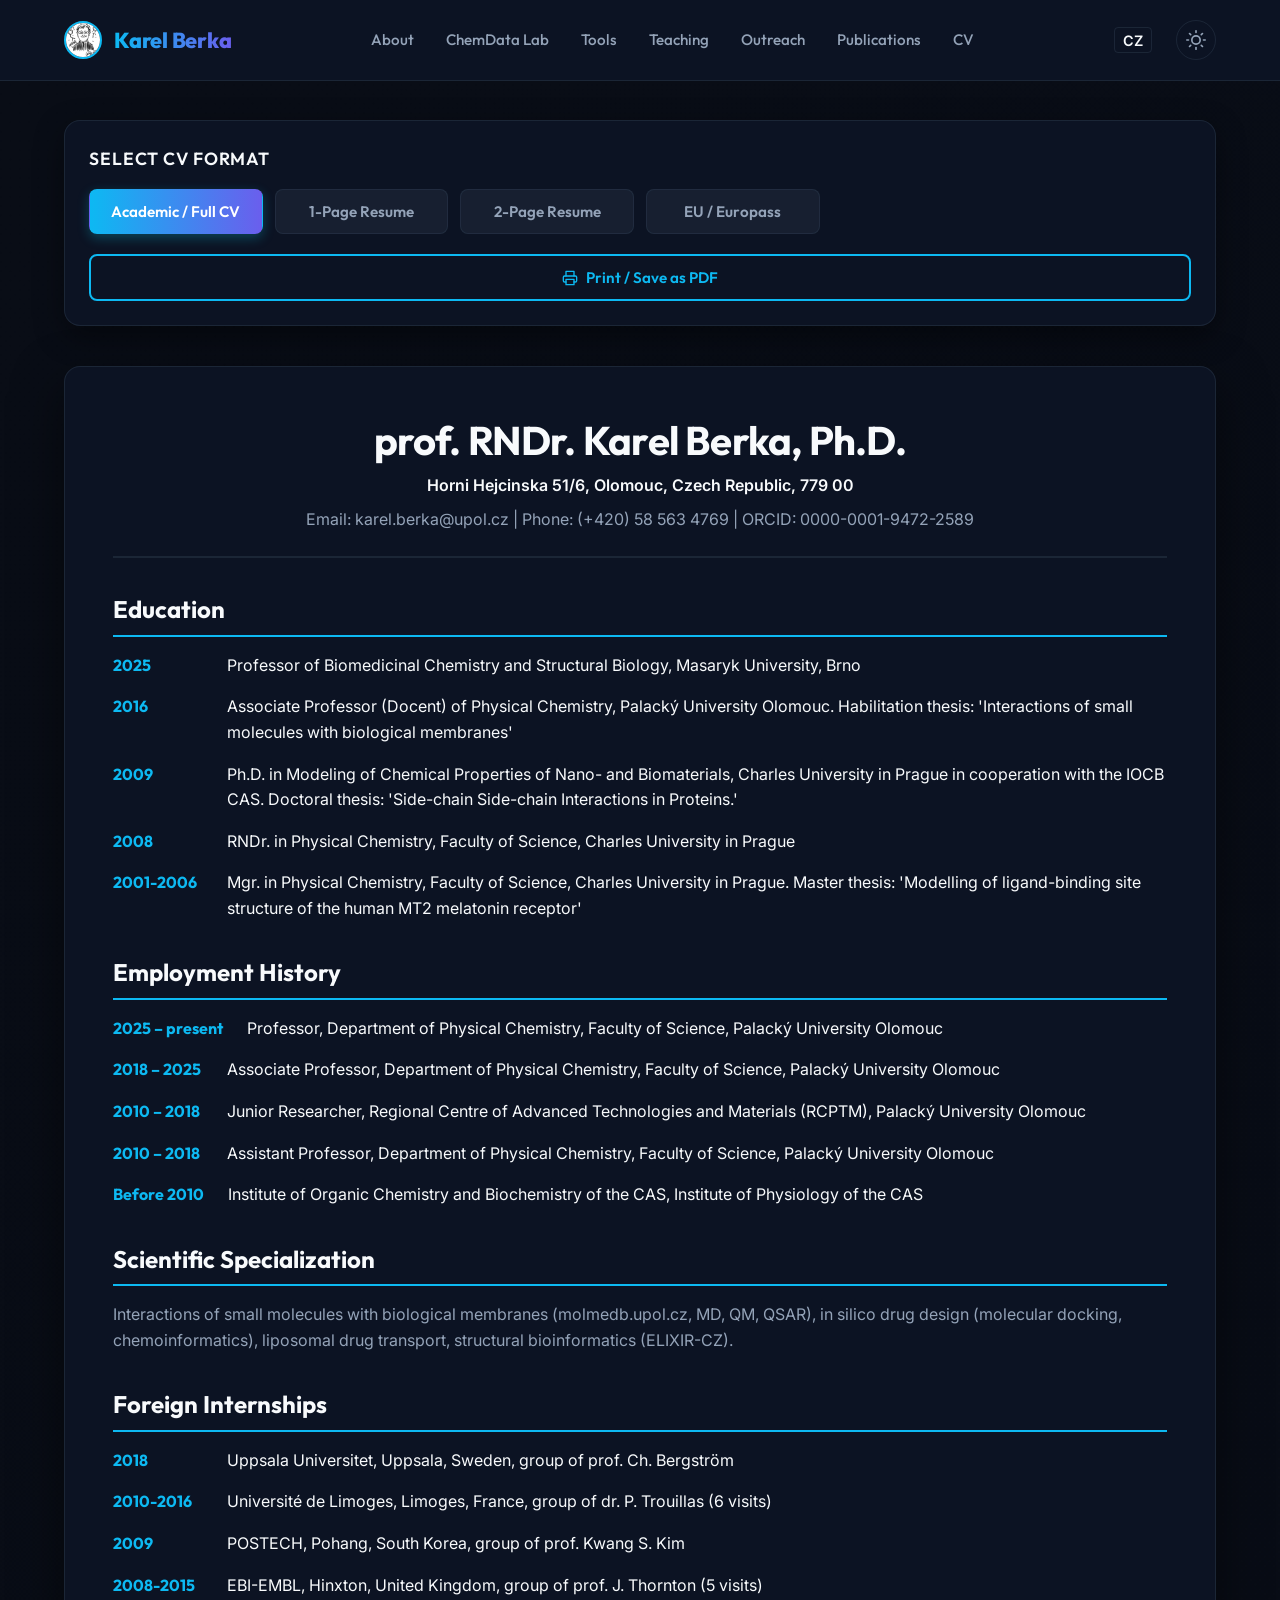
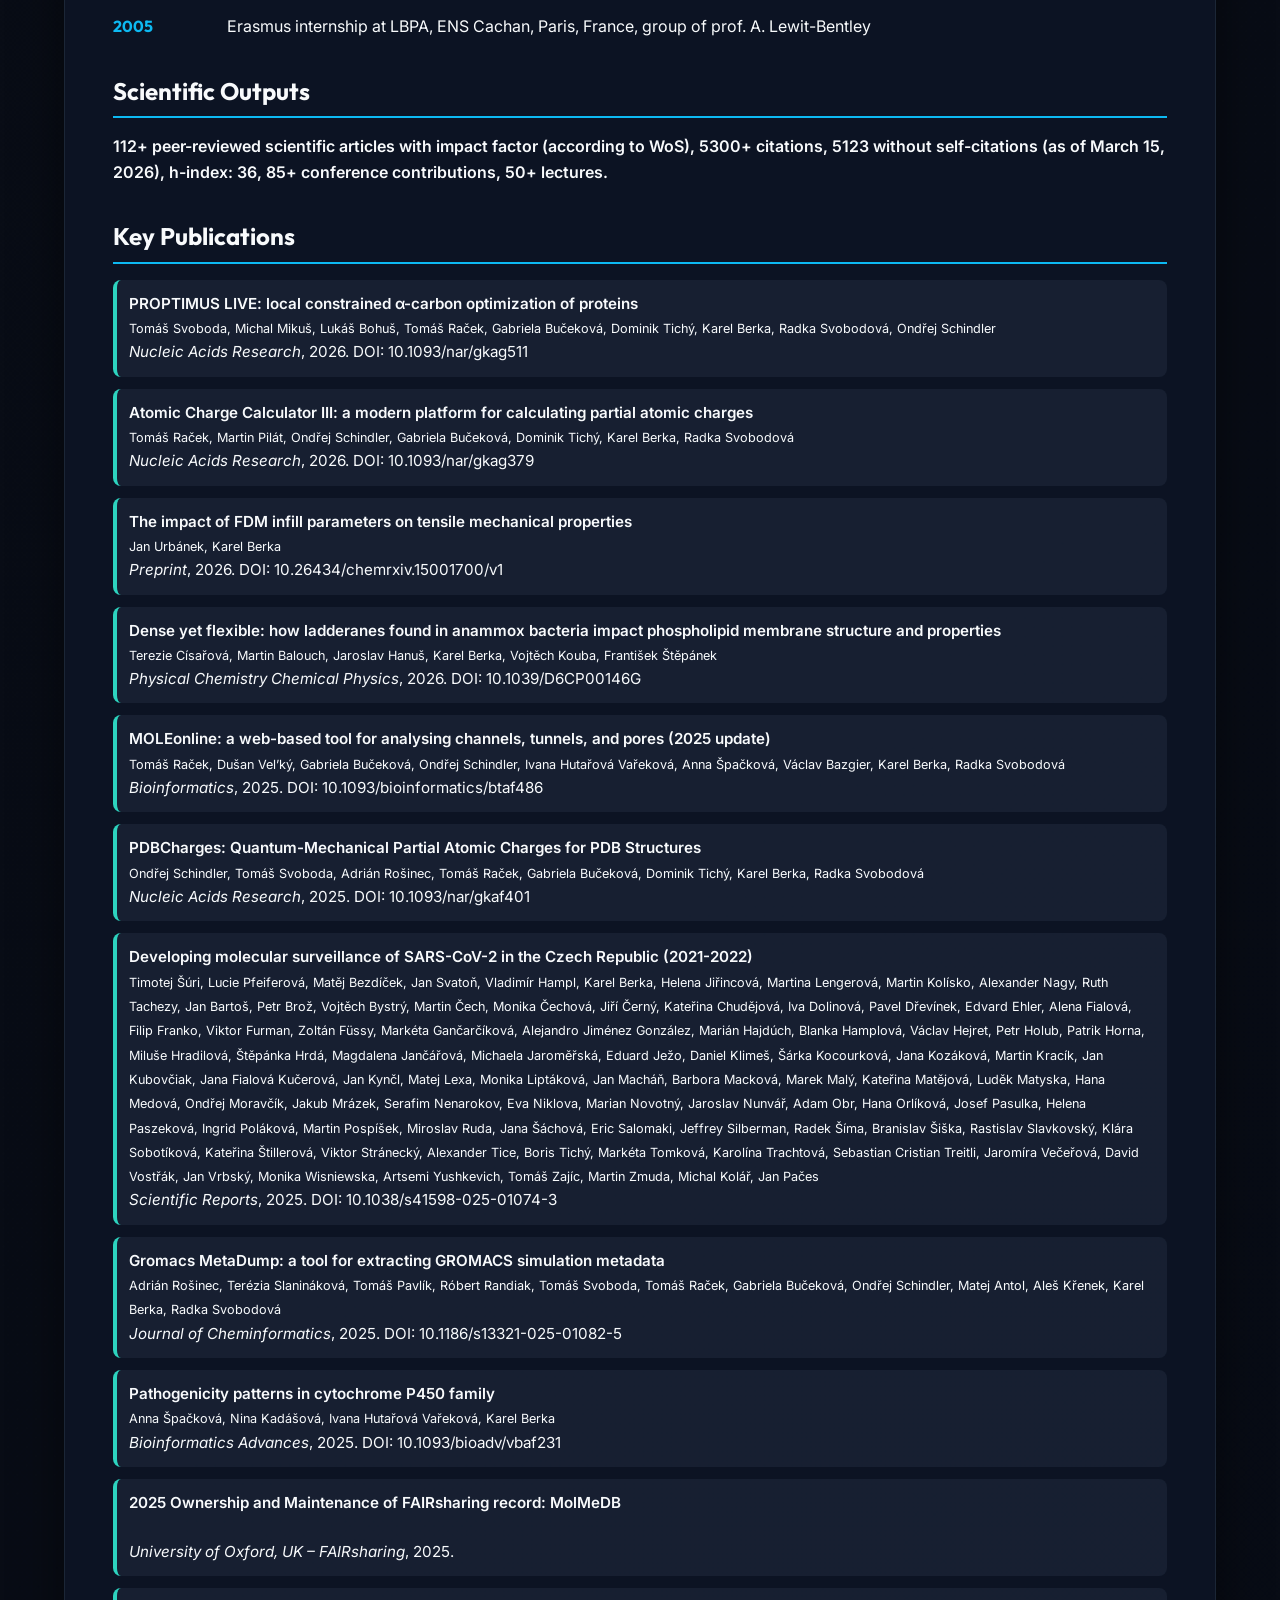
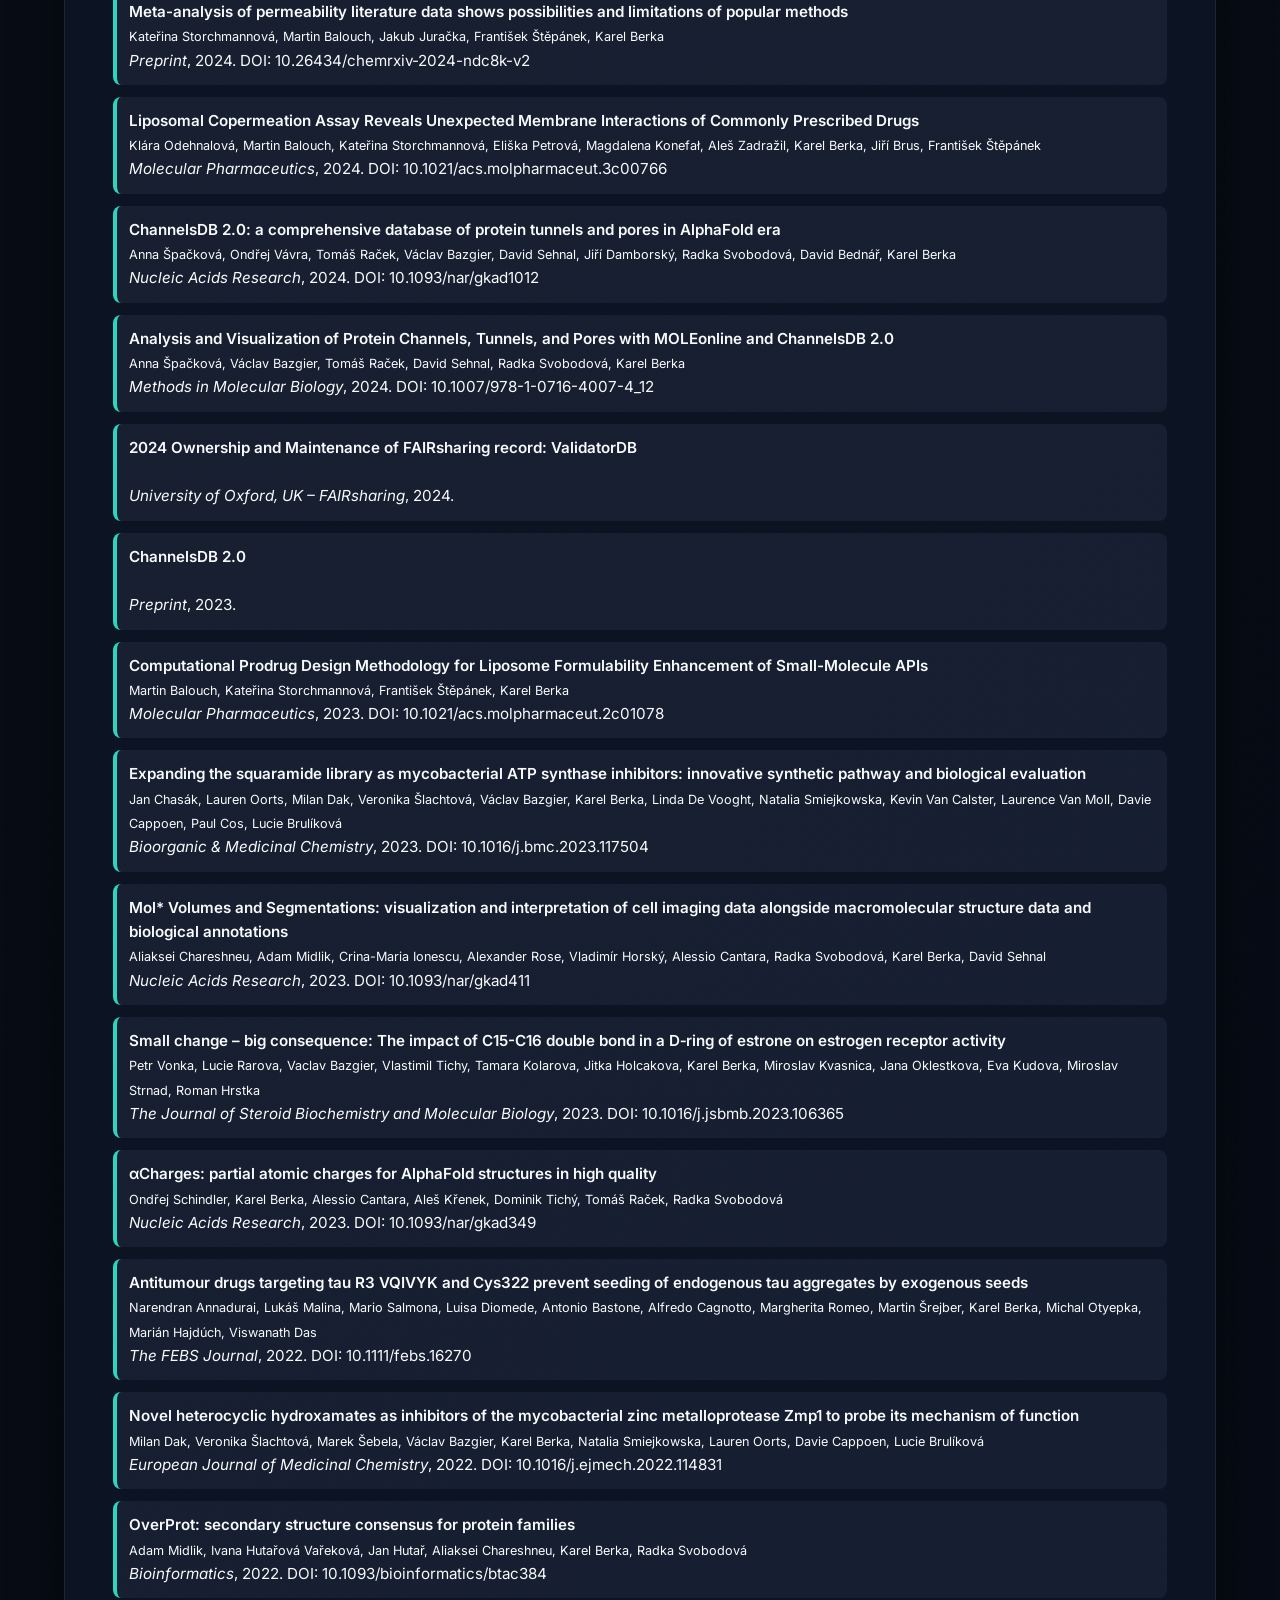
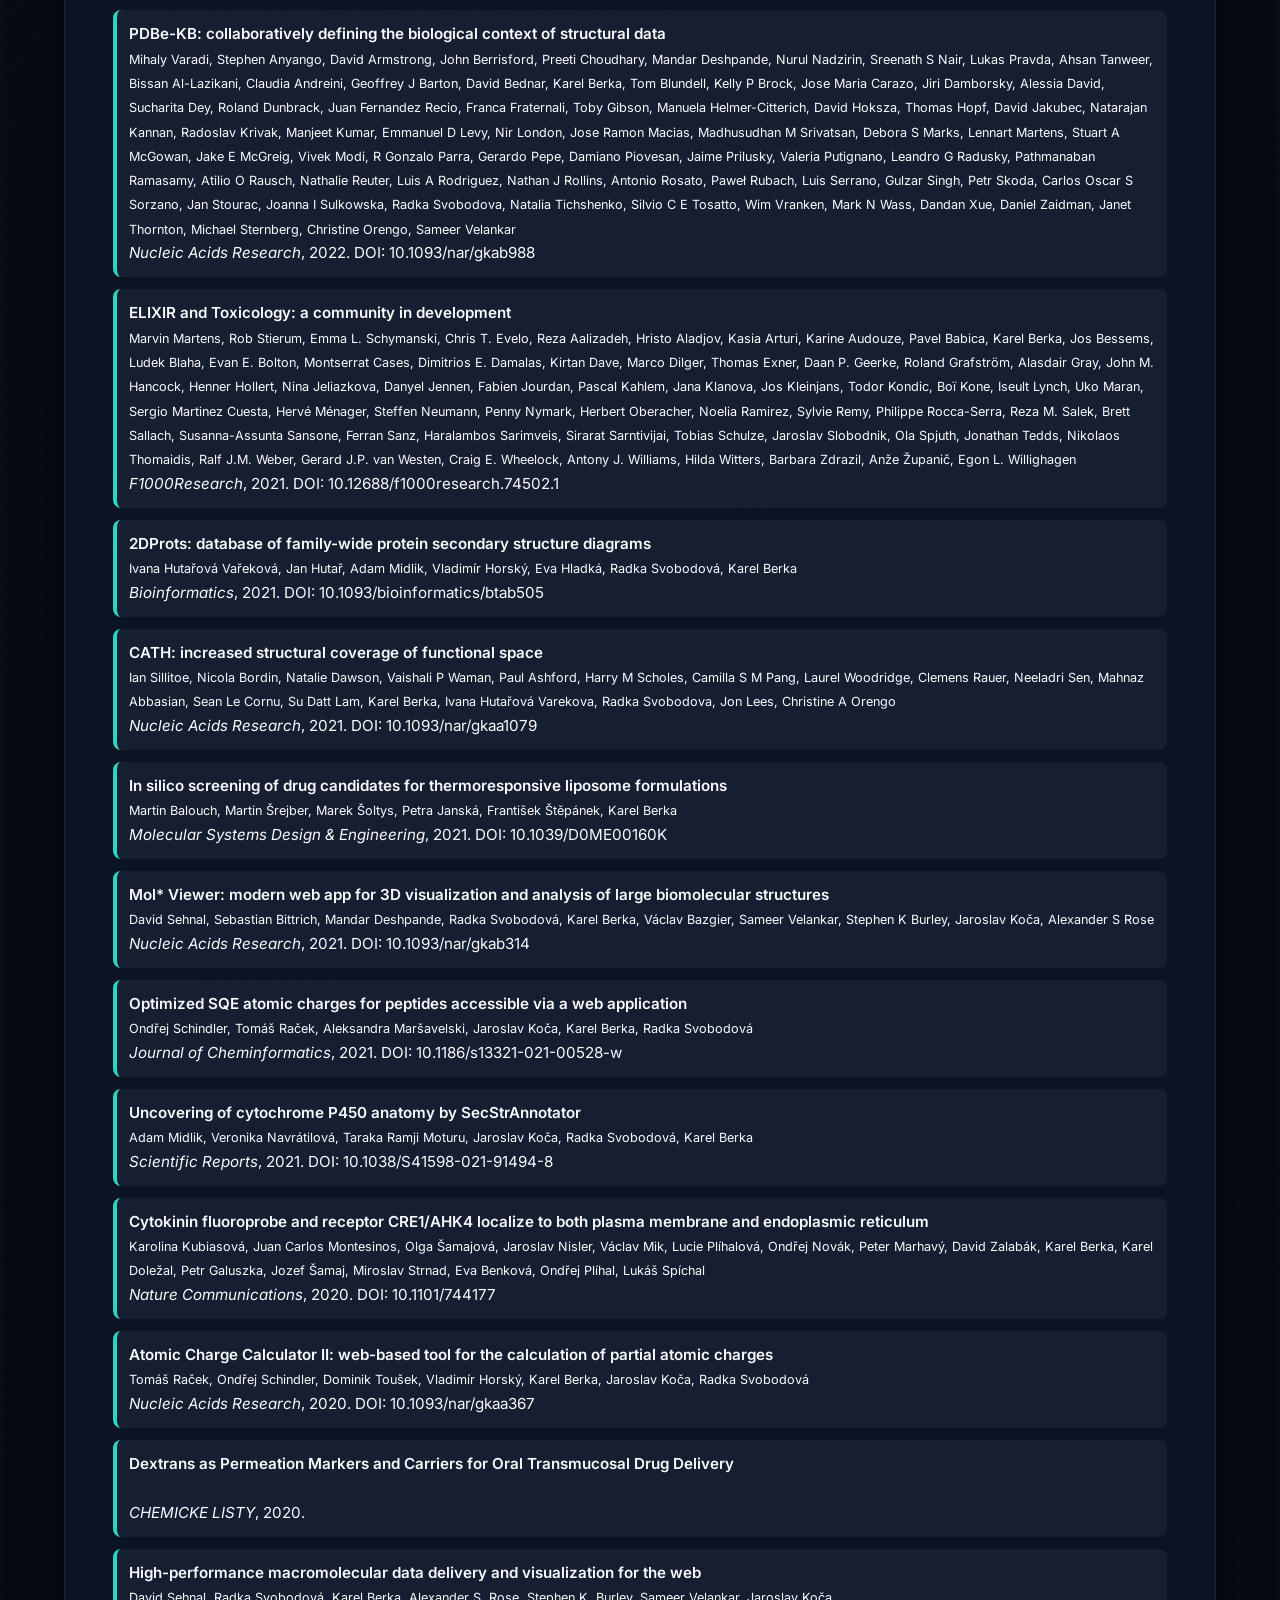
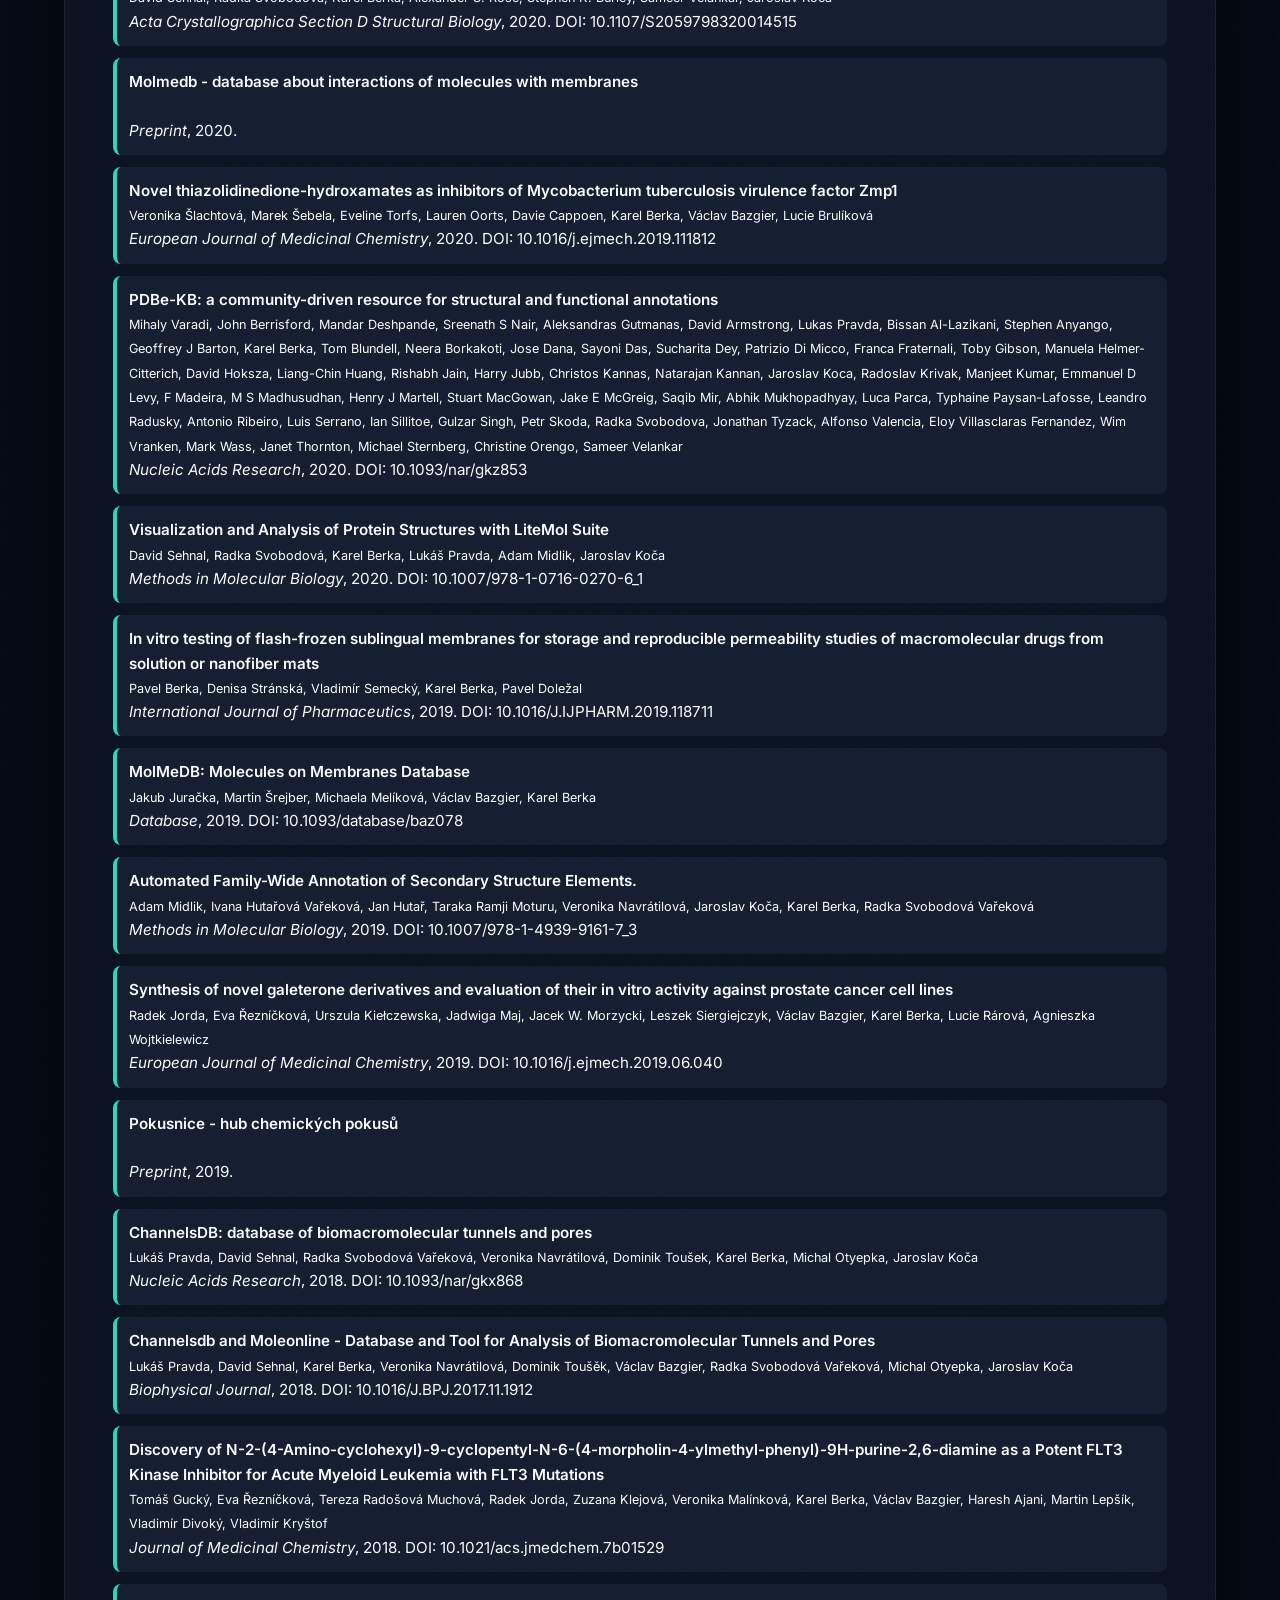
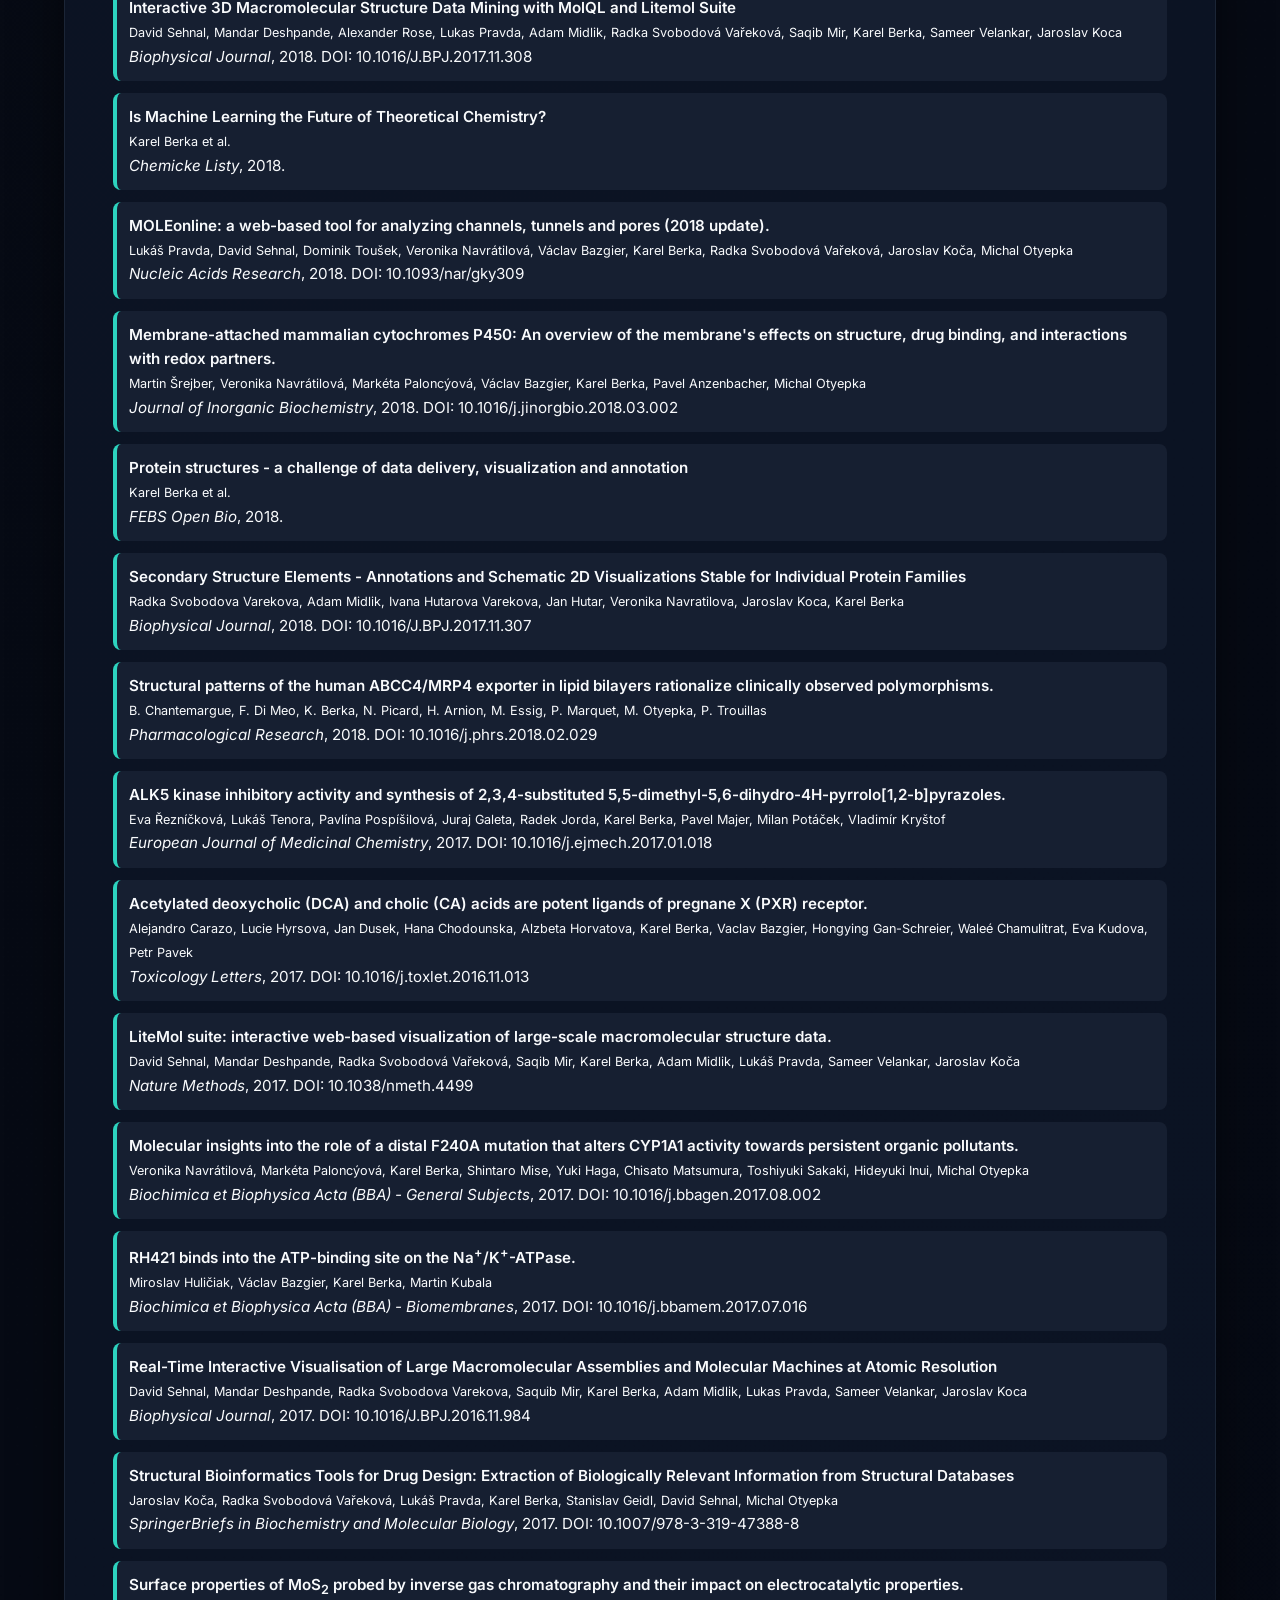
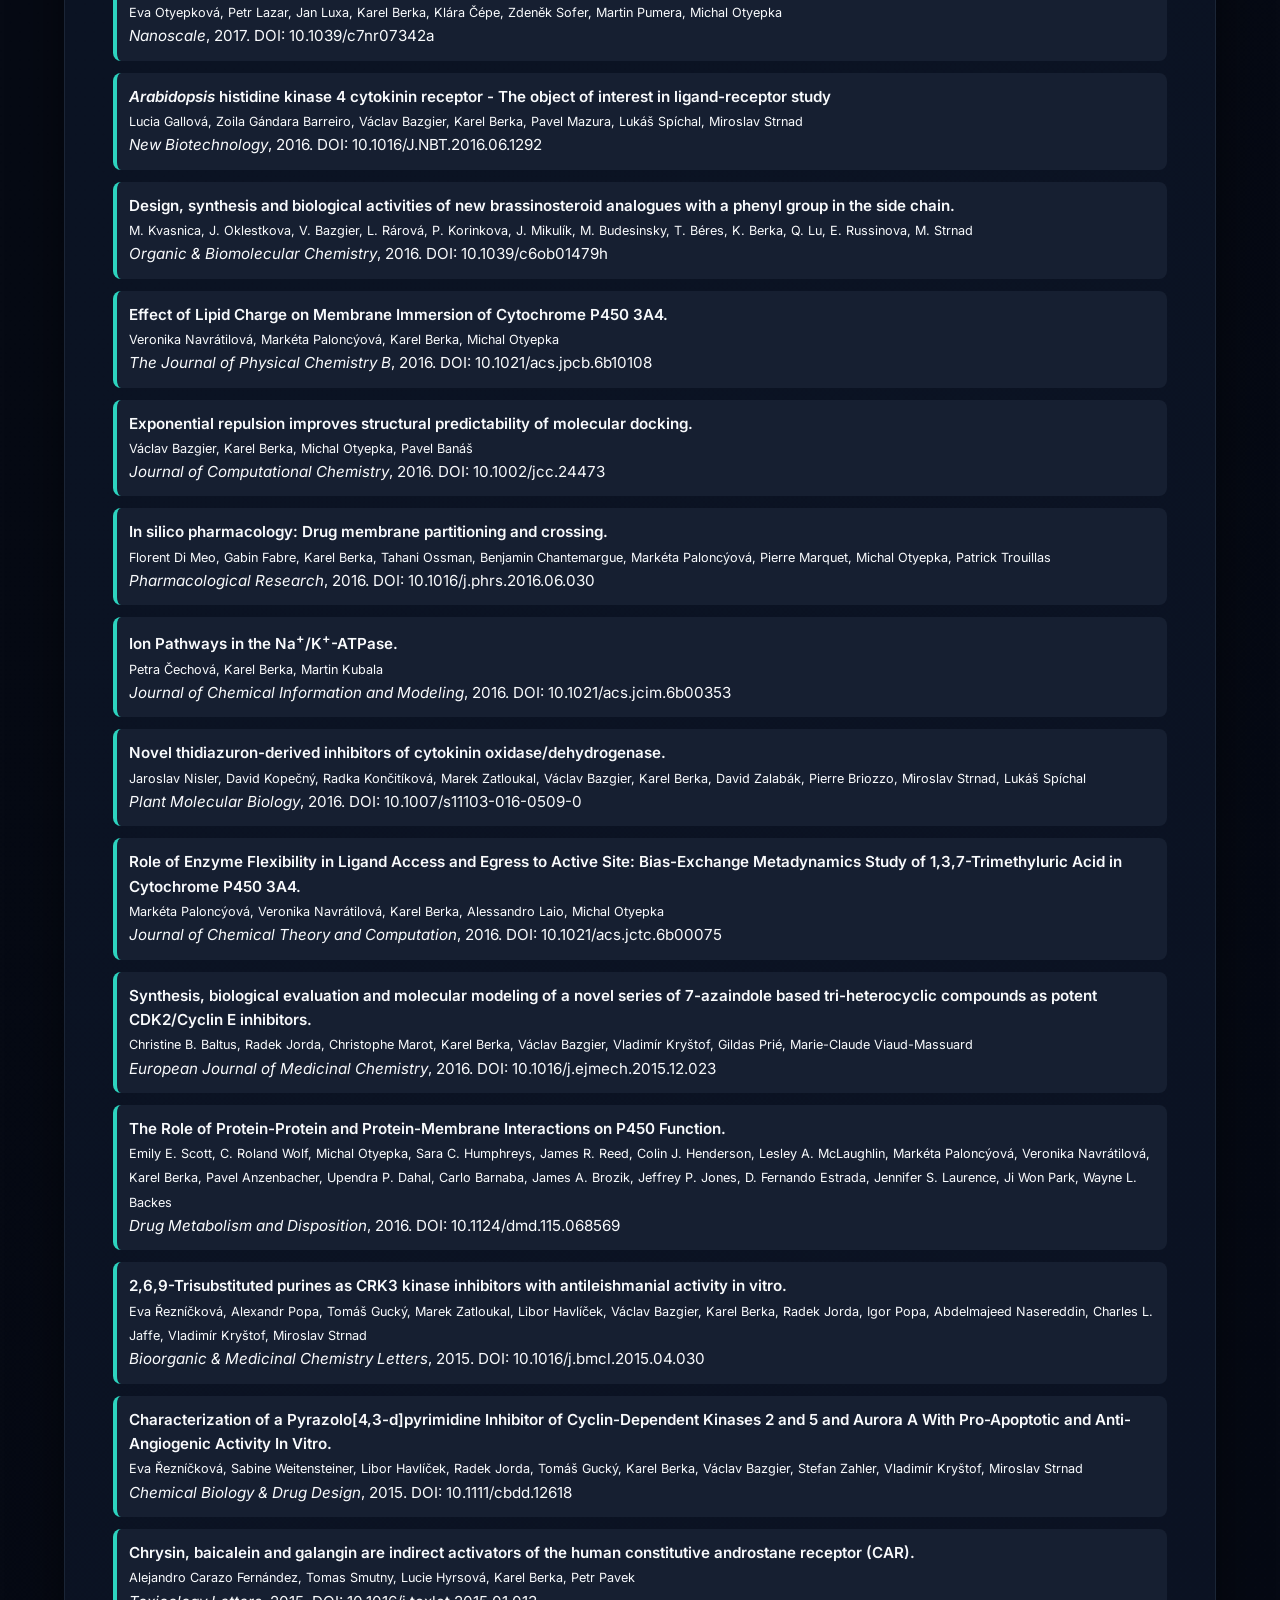
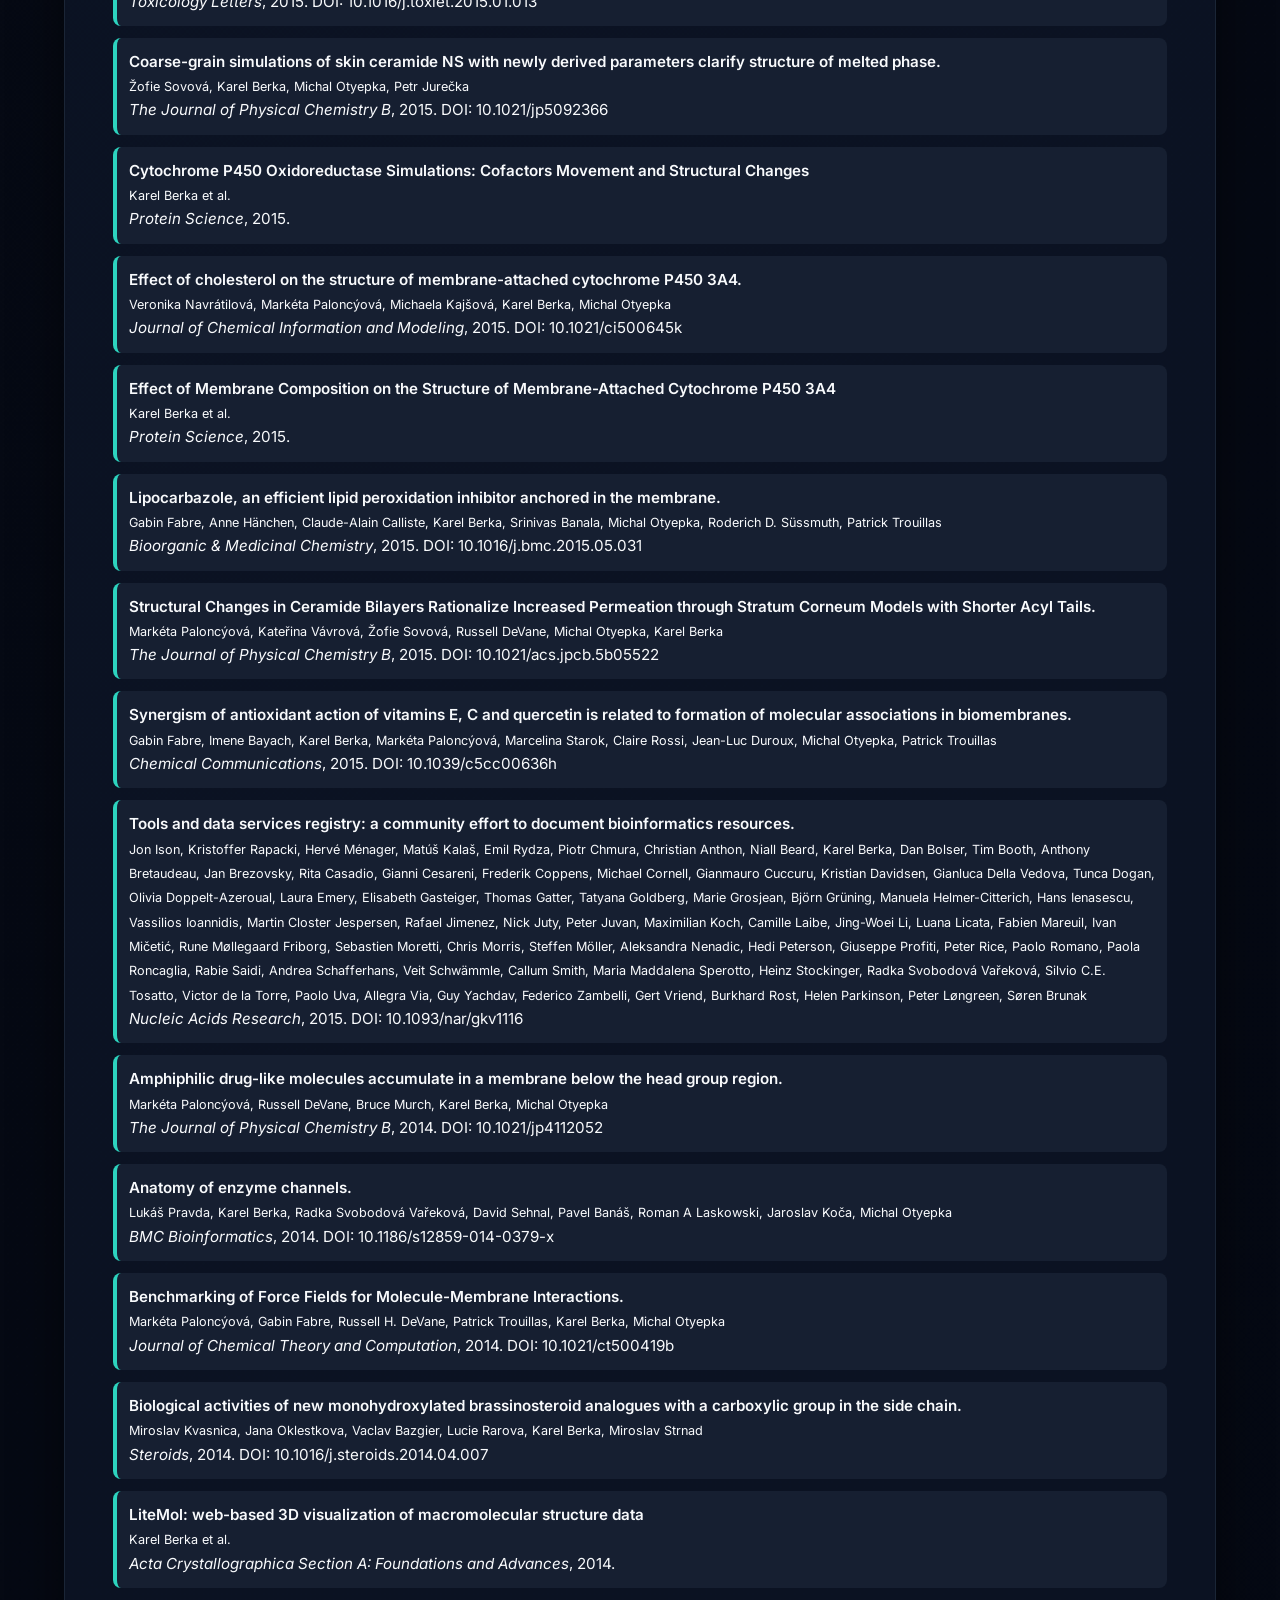
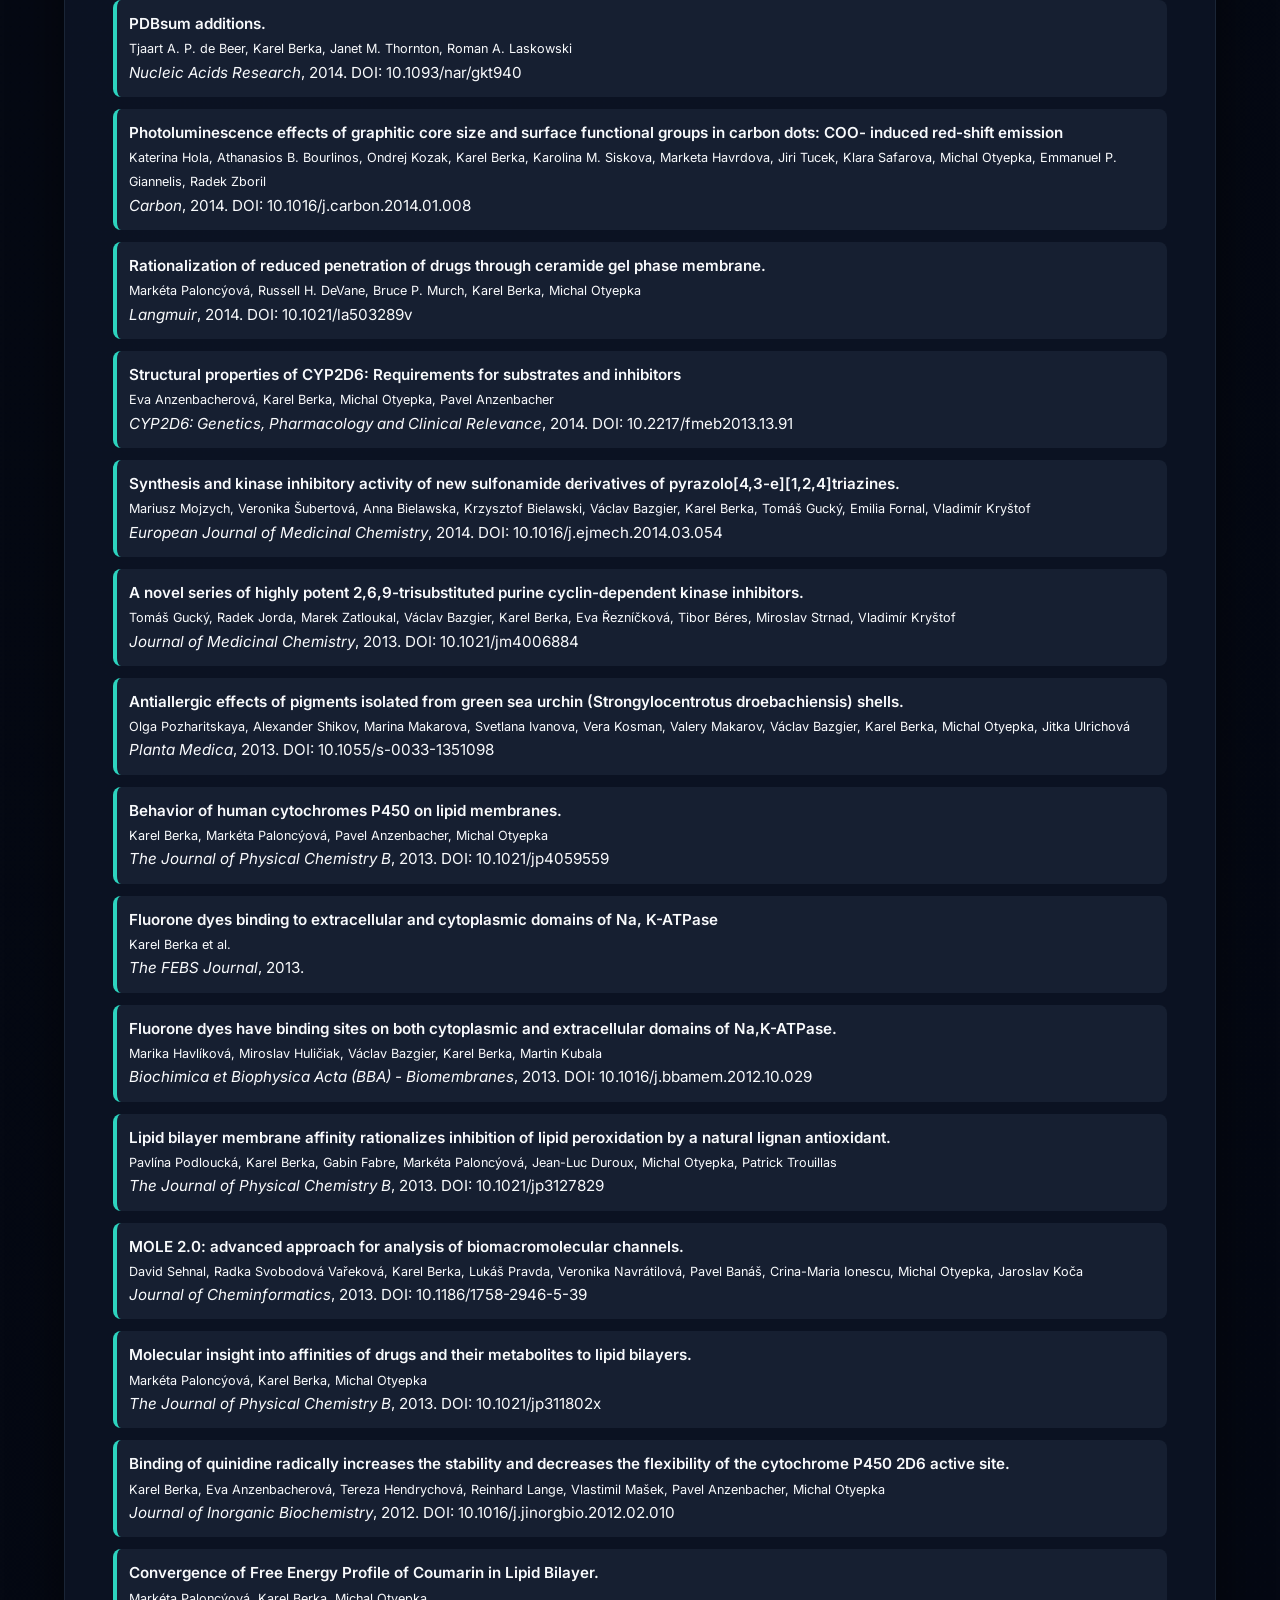
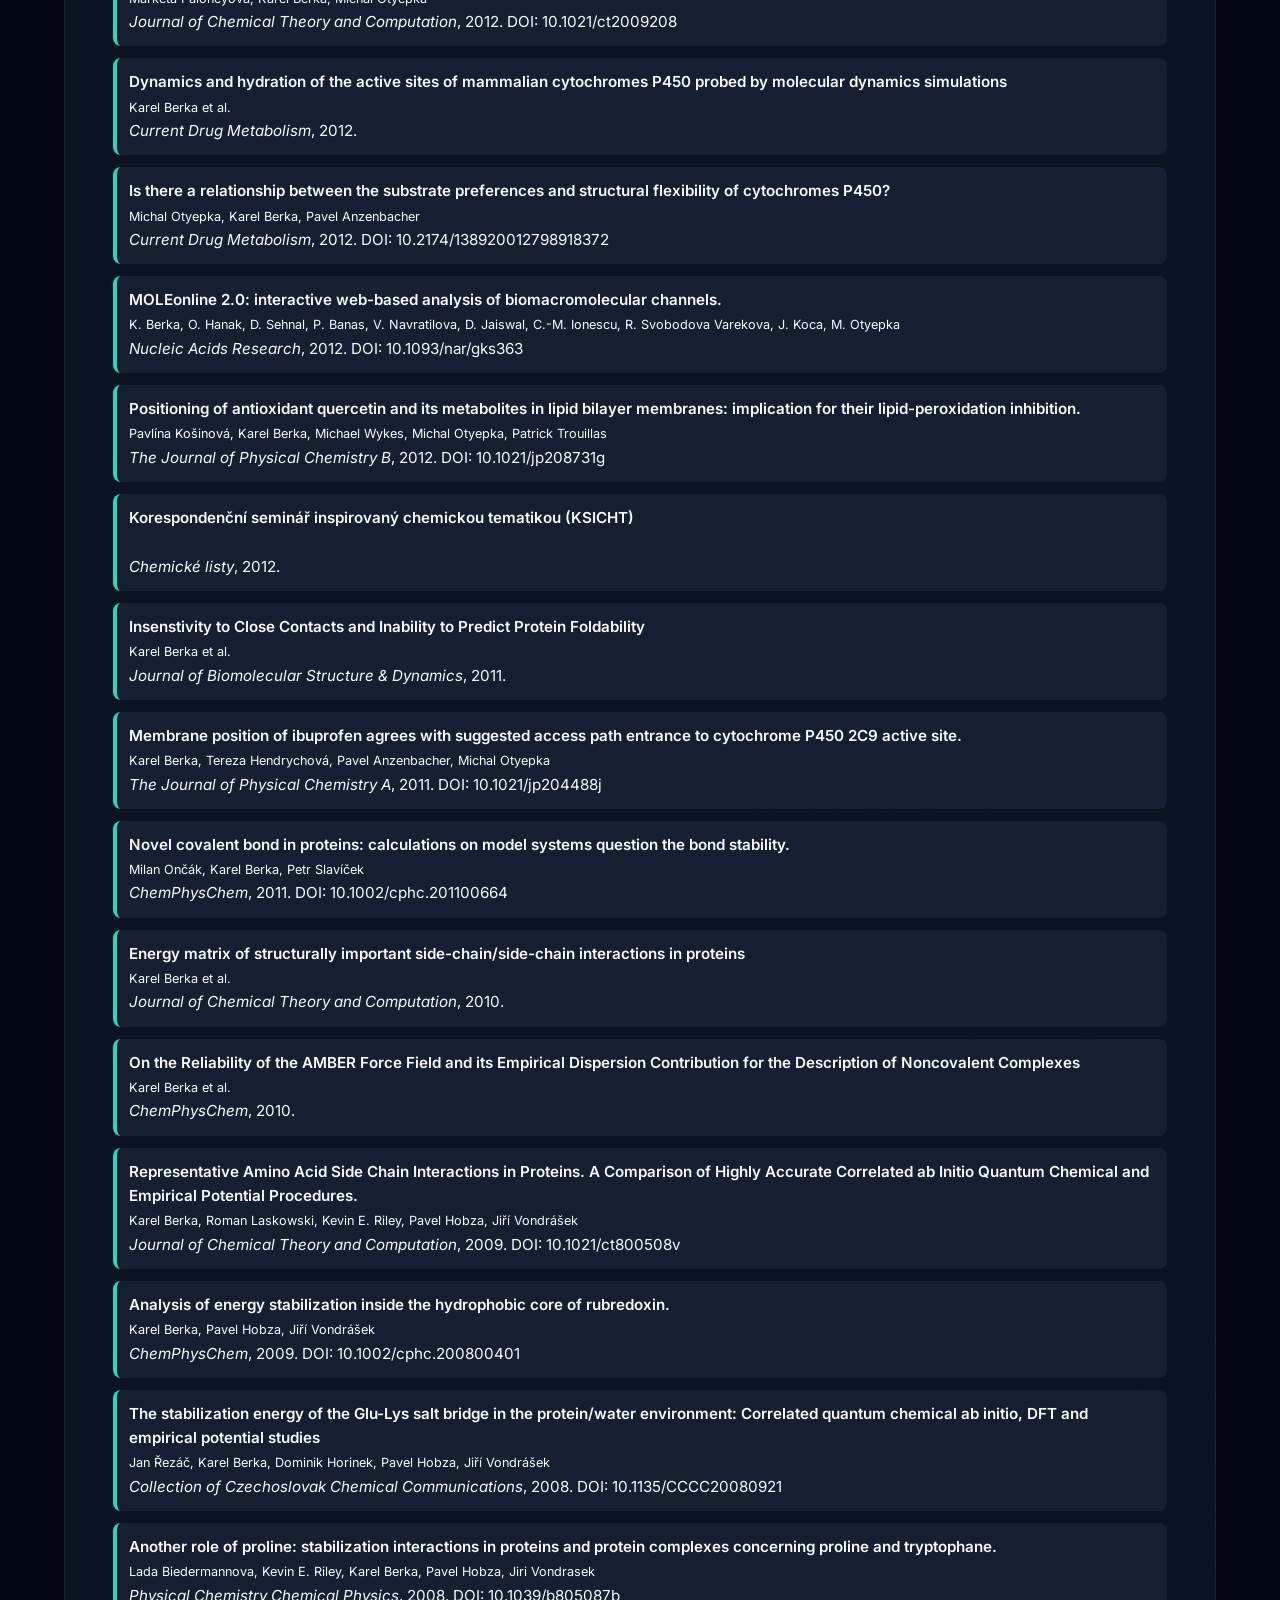
==== commit d2b85f1e: "Update Professor title to Biomedicinal Chemistry in CV" ====
--- a/cv.html
+++ b/cv.html
@@ -365,7 +365,7 @@
             education: [
                 {
                     year: "2025",
-                    en: "Professor of Medicinal Chemistry and Structural Biology, Masaryk University, Brno",
+                    en: "Professor of Biomedicinal Chemistry and Structural Biology, Masaryk University, Brno",
                     cs: "profesor Biomedicinální chemie a strukturní biologie, Masarykova U Brno"
                 },
                 {
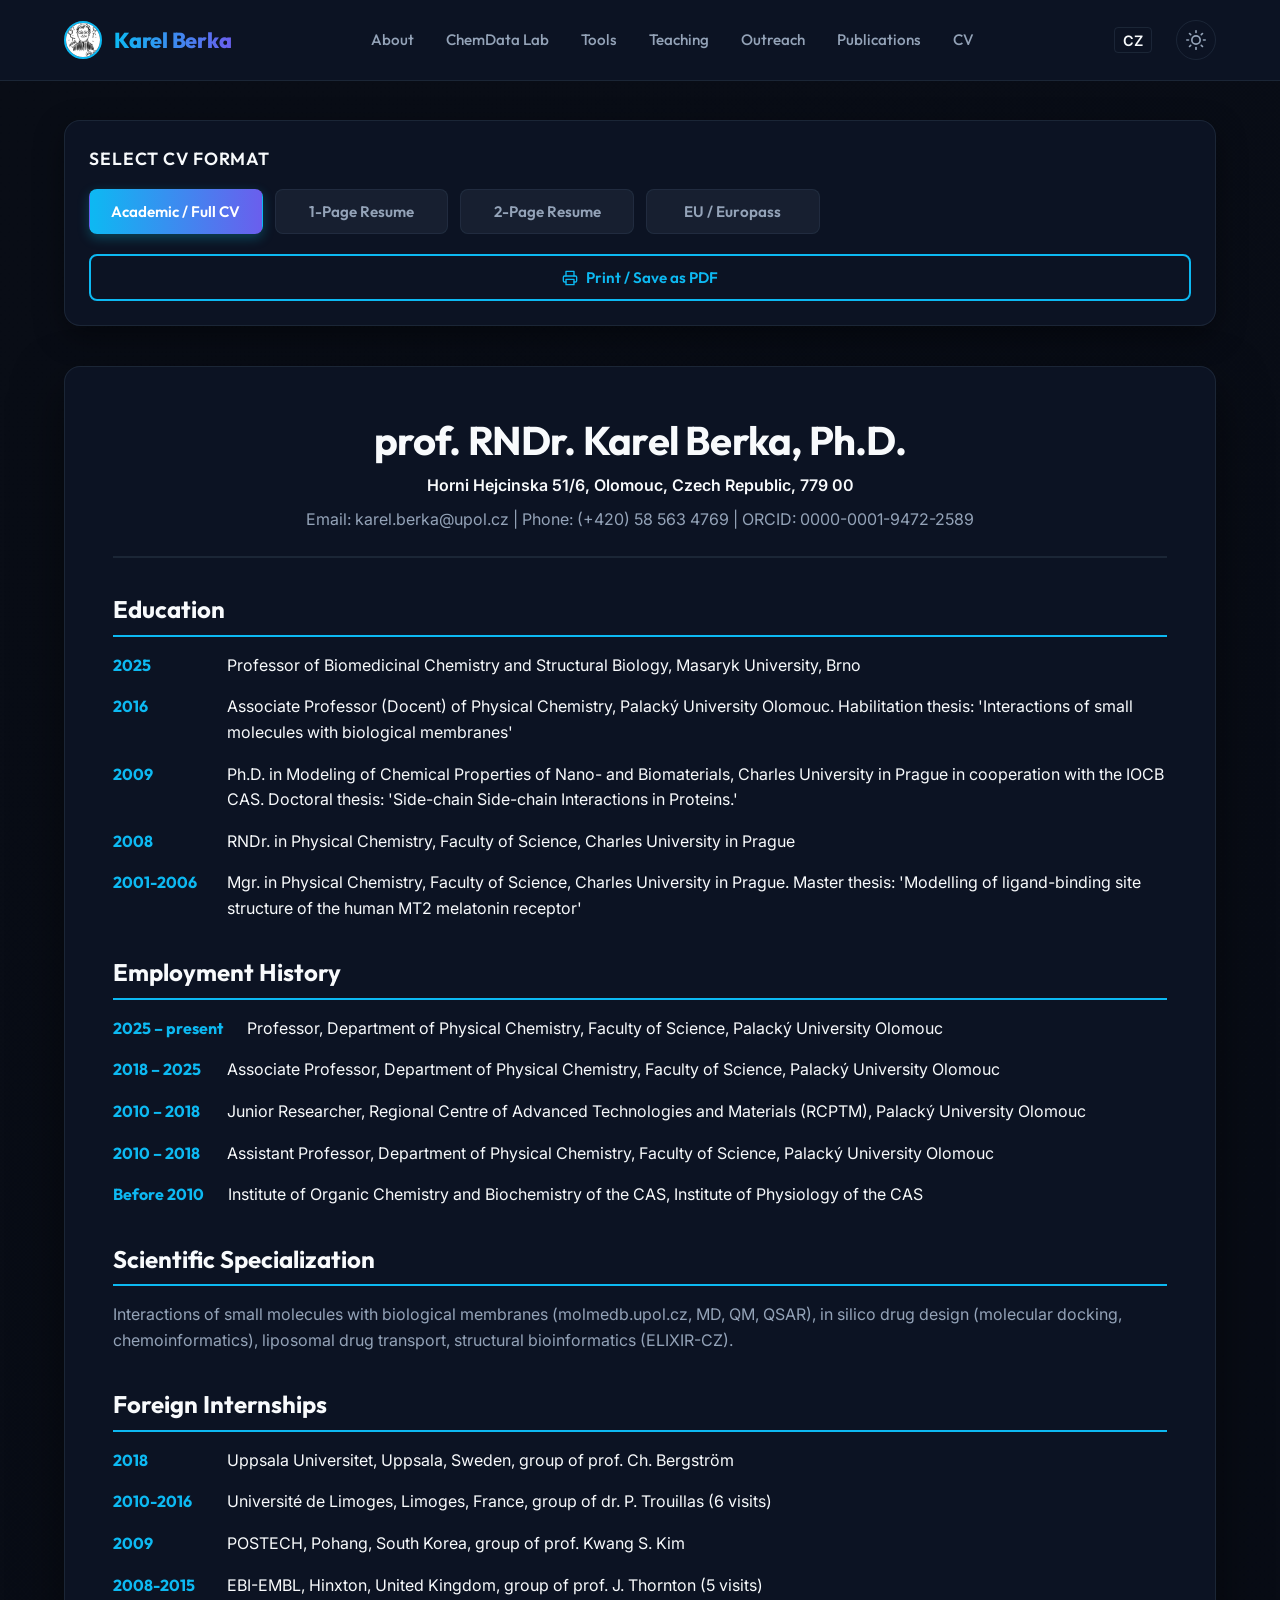
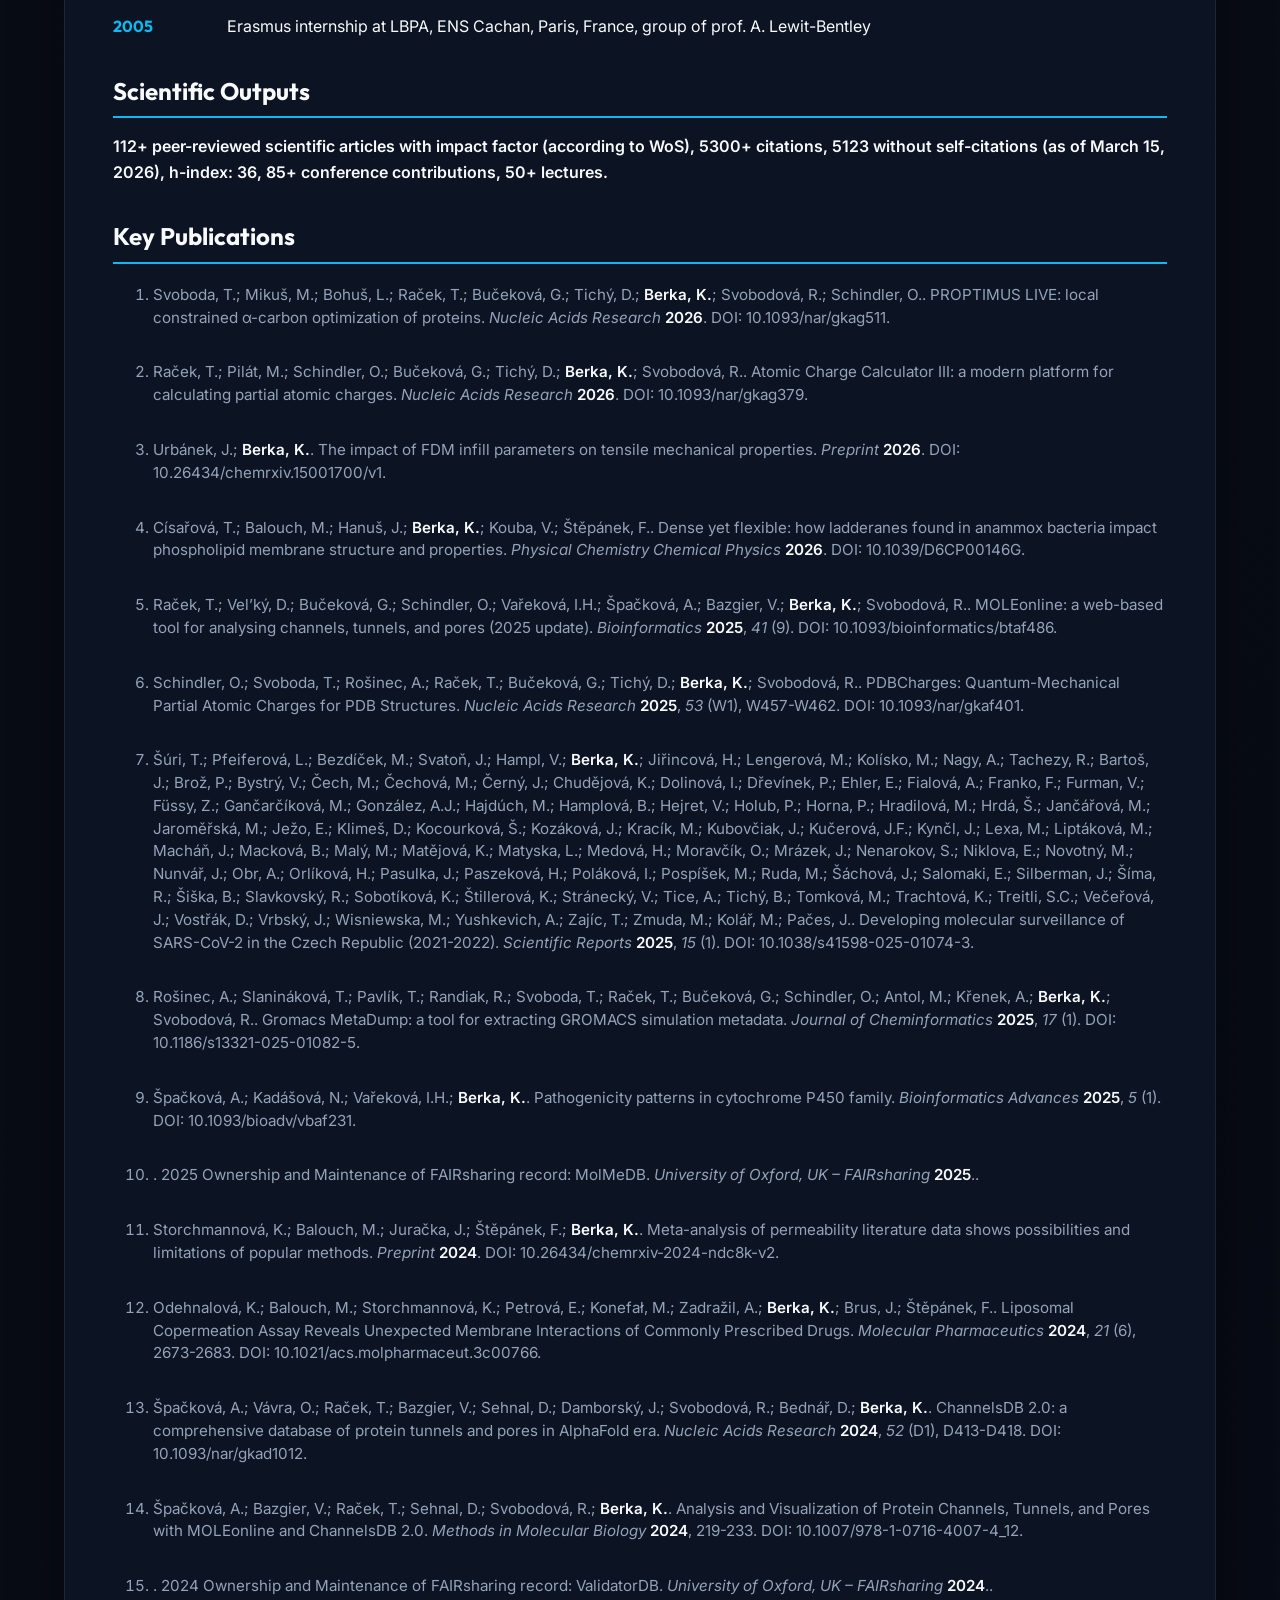
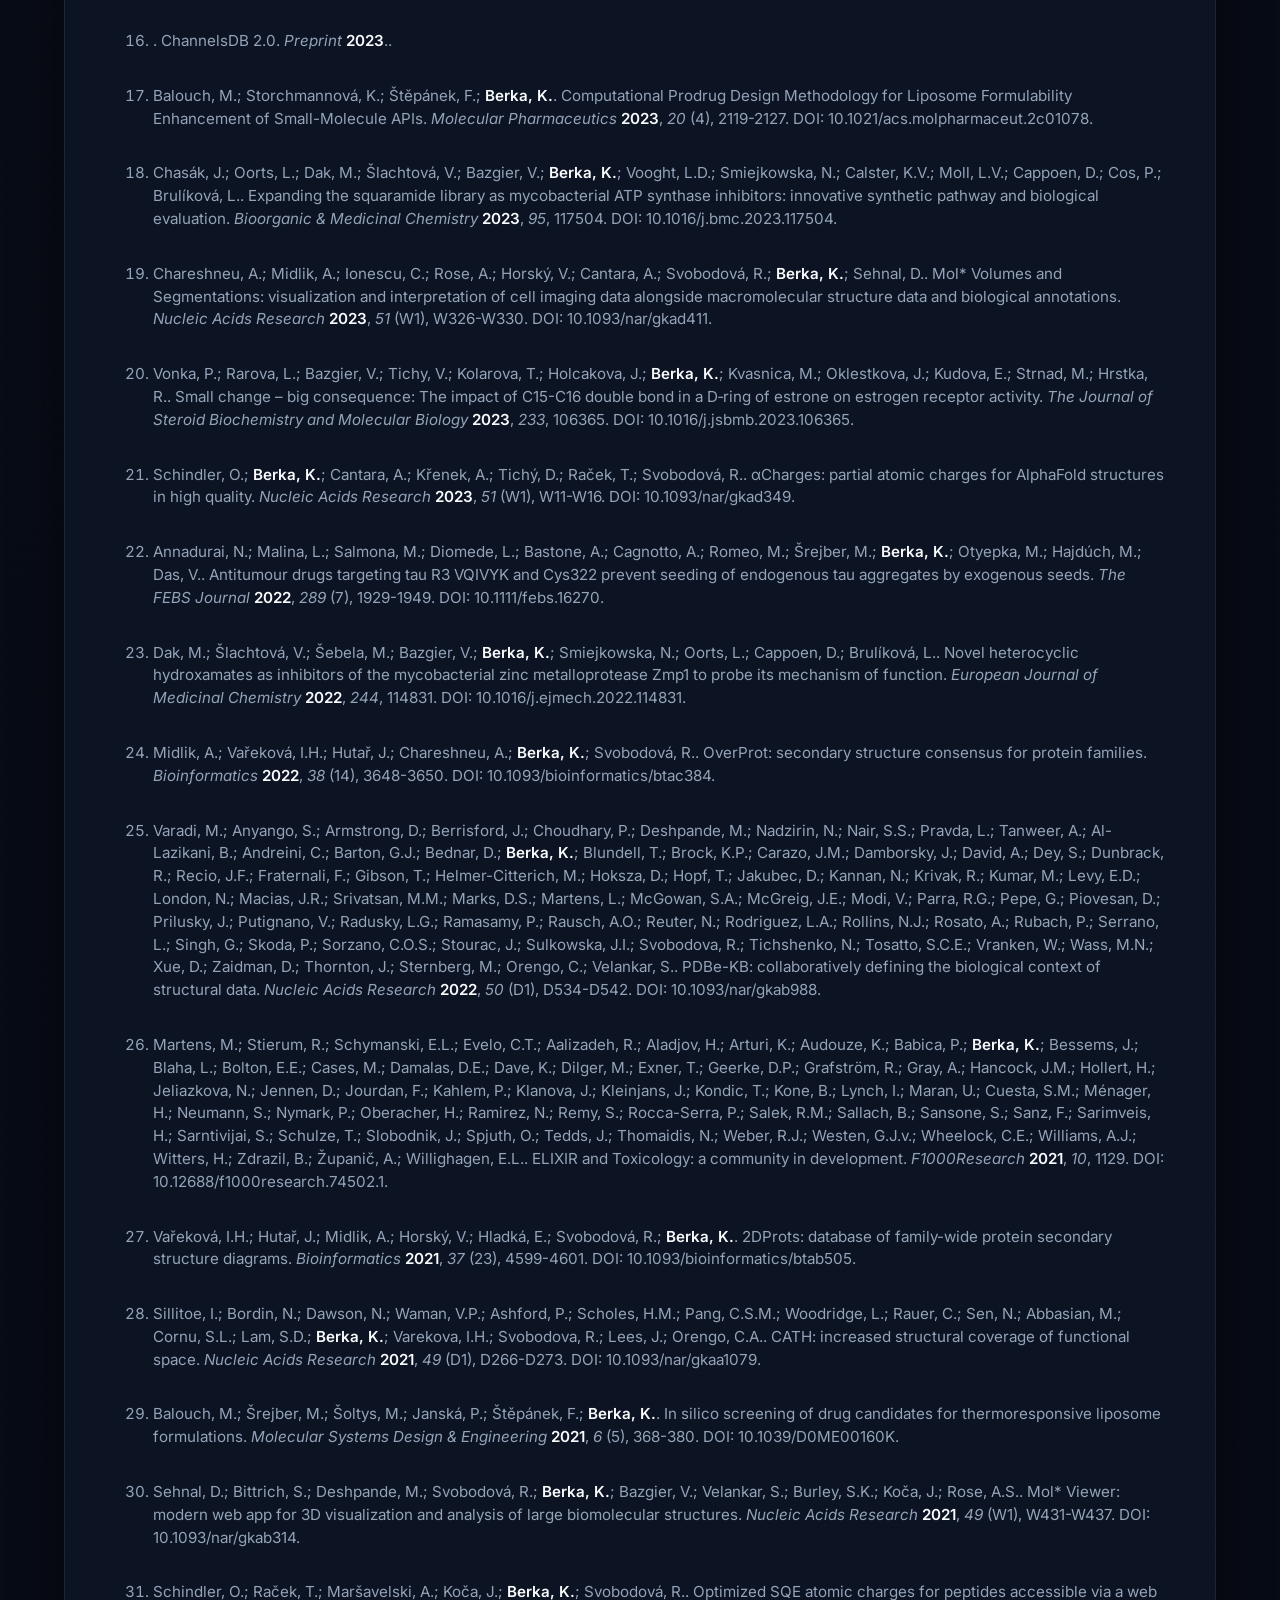
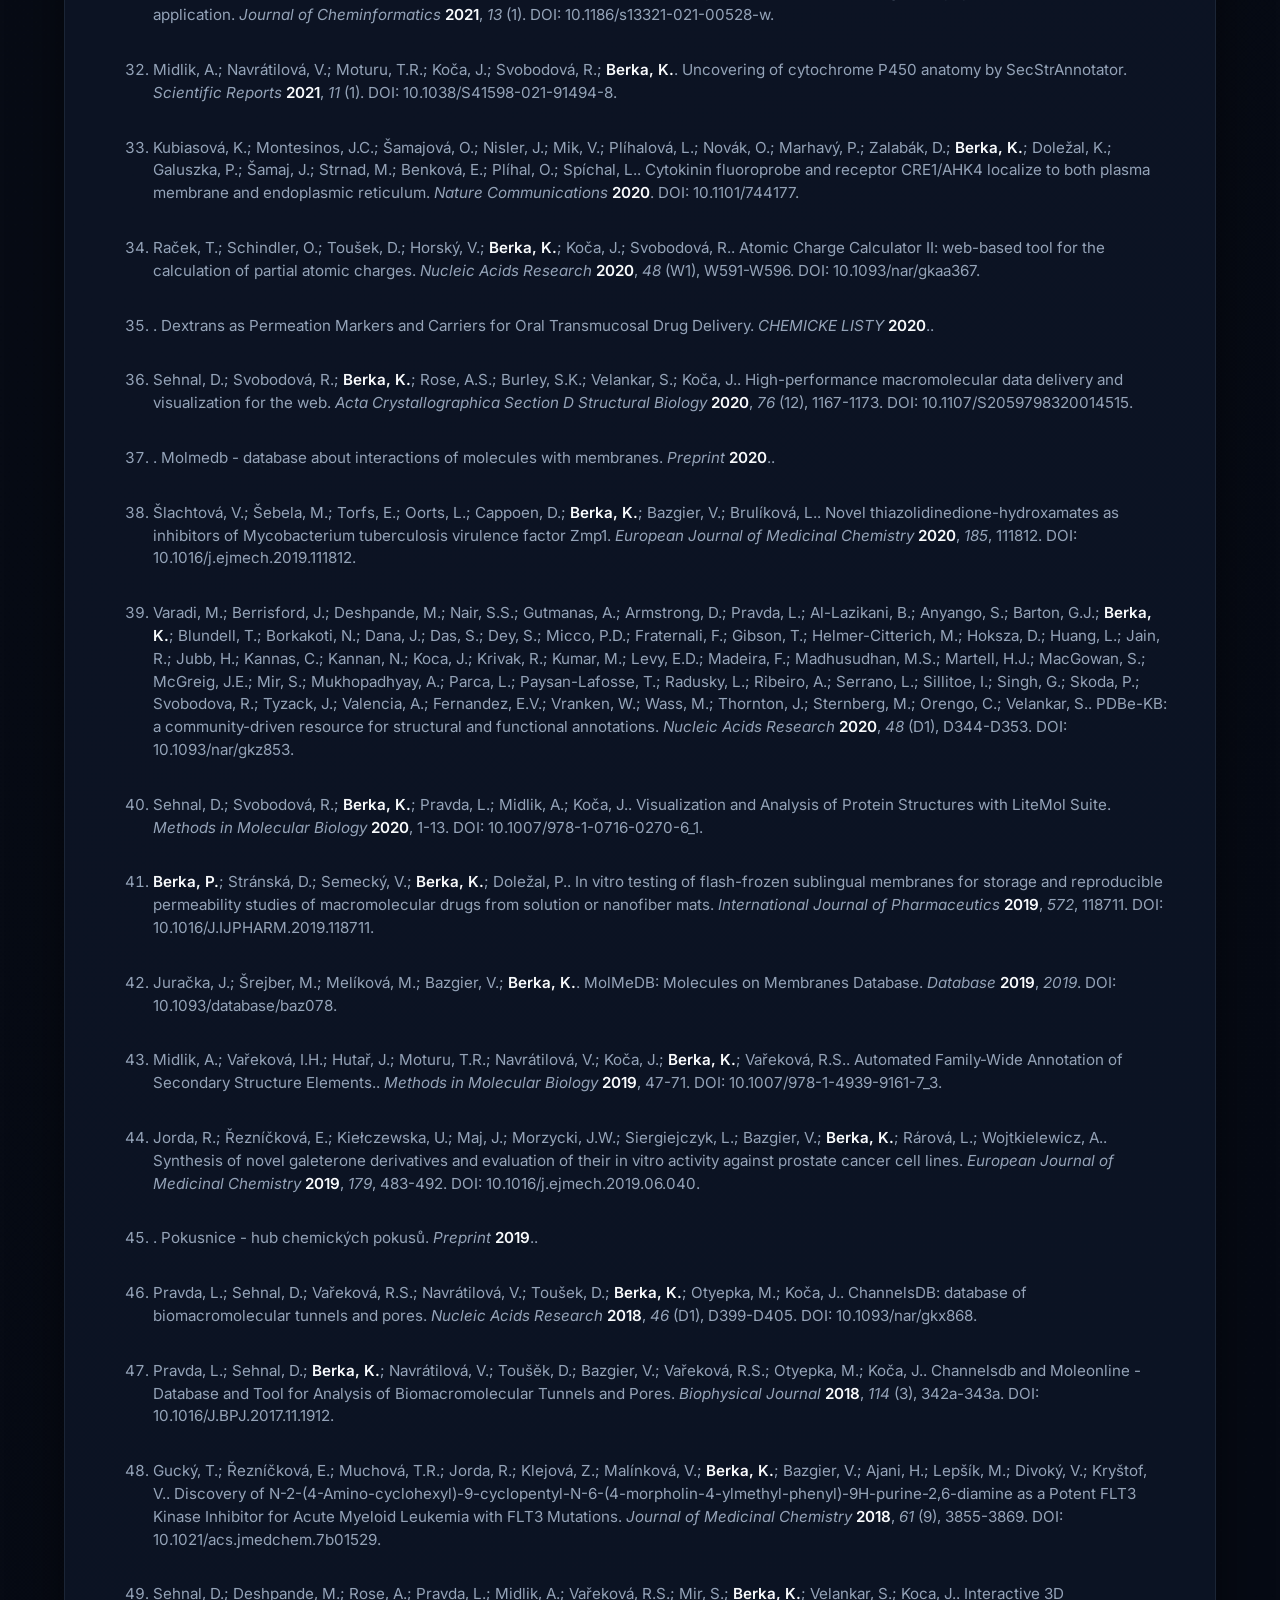
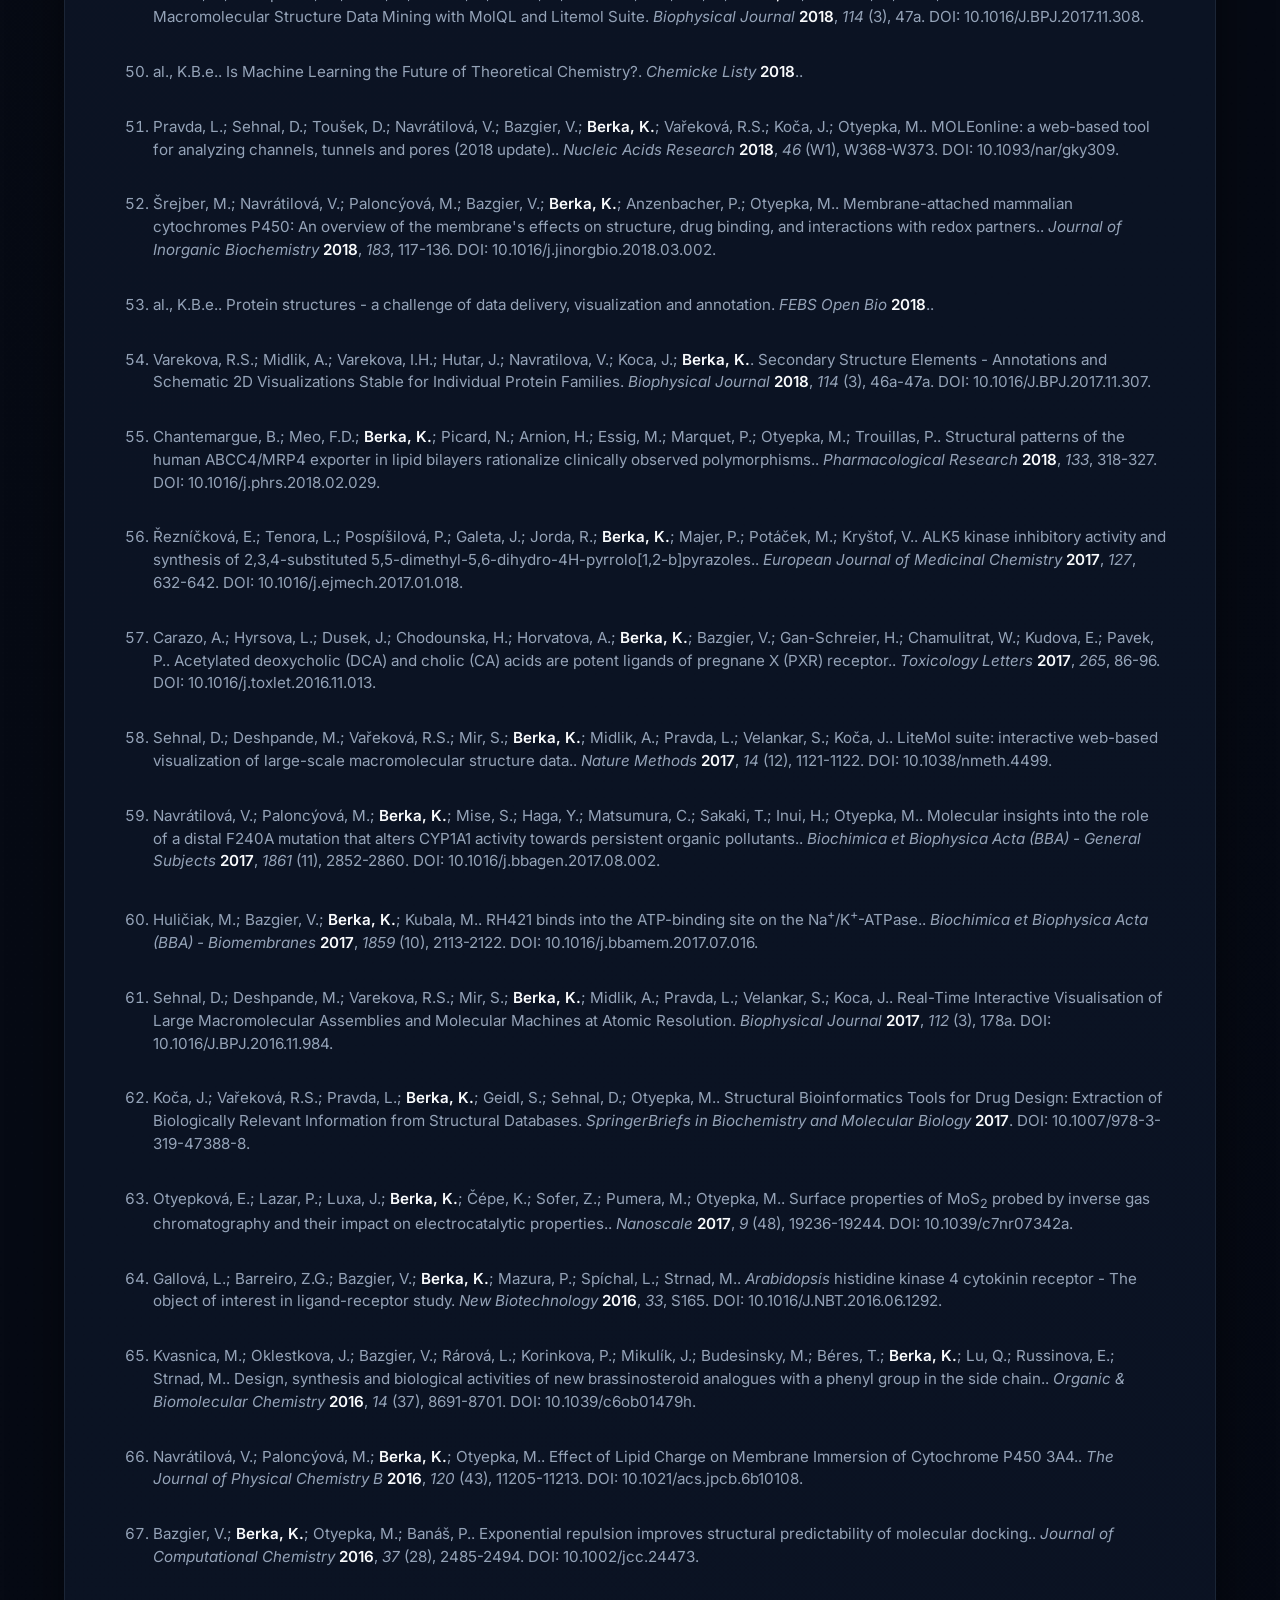
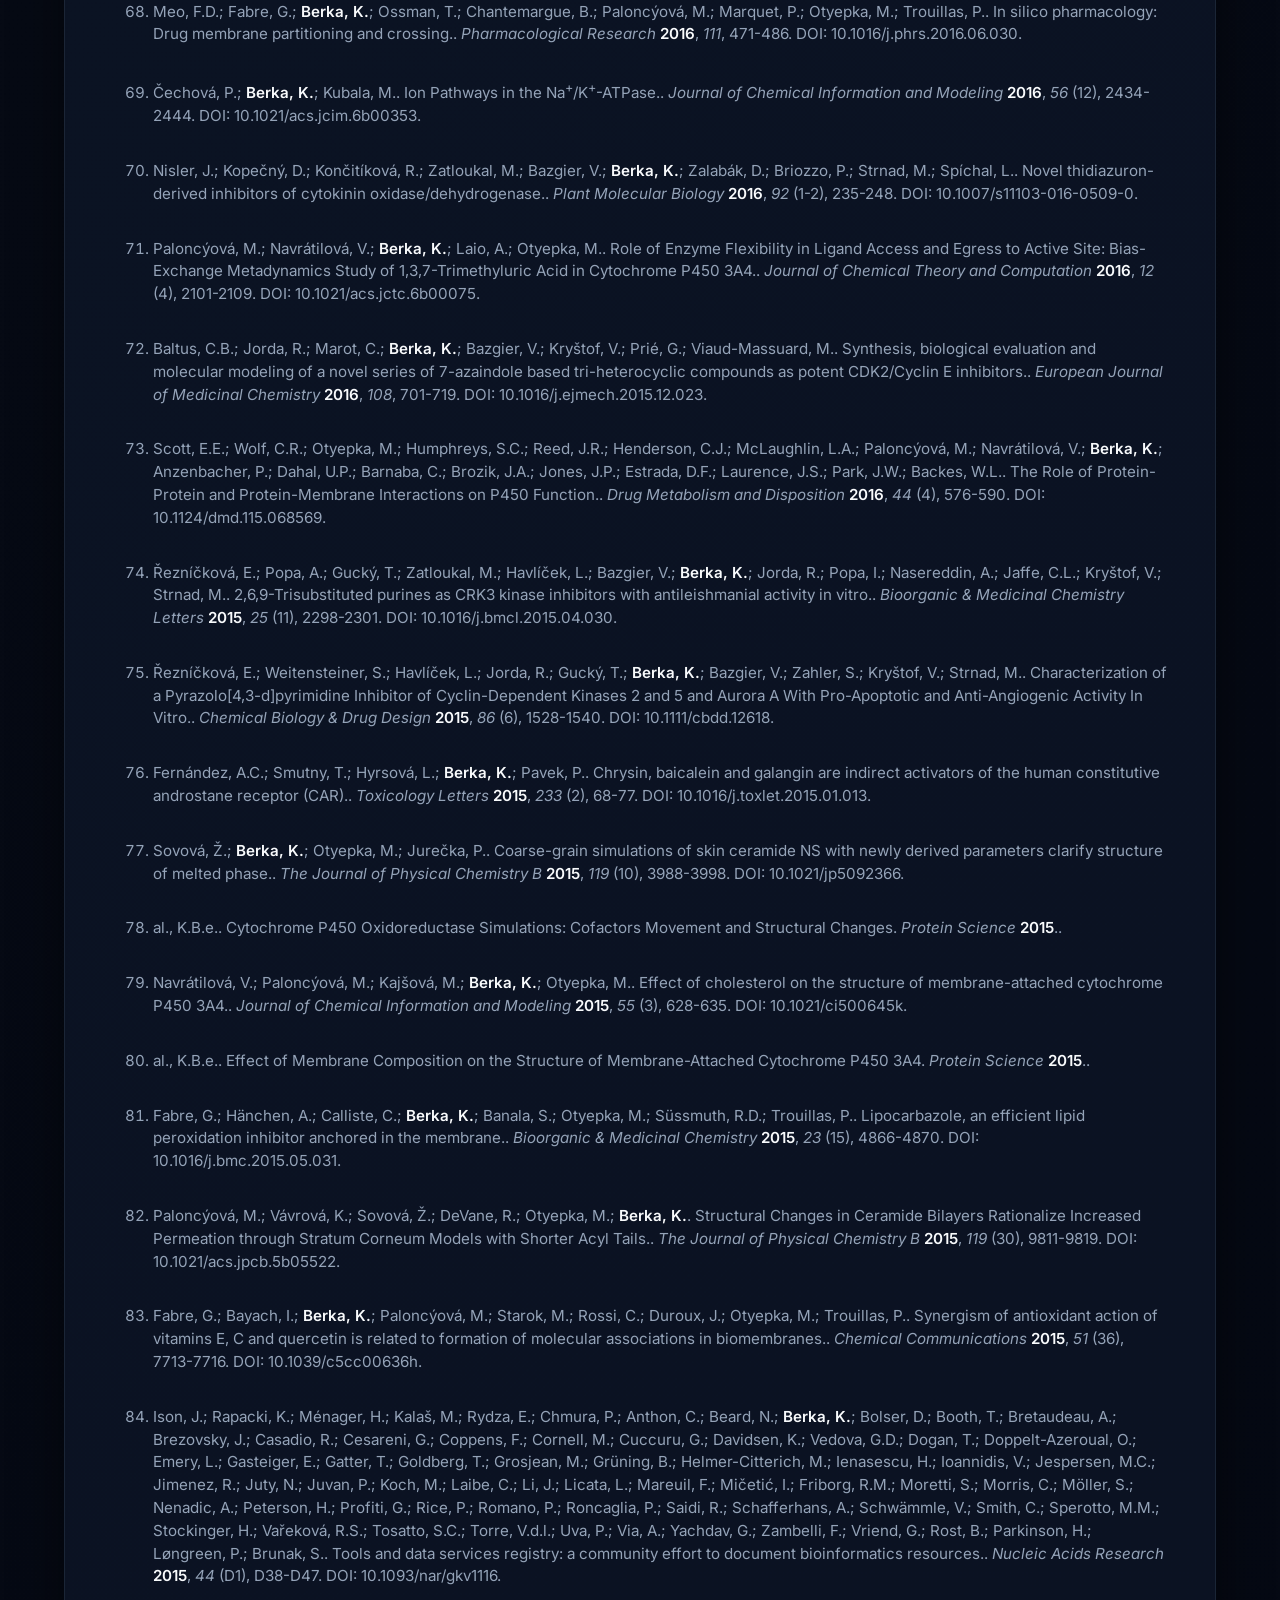
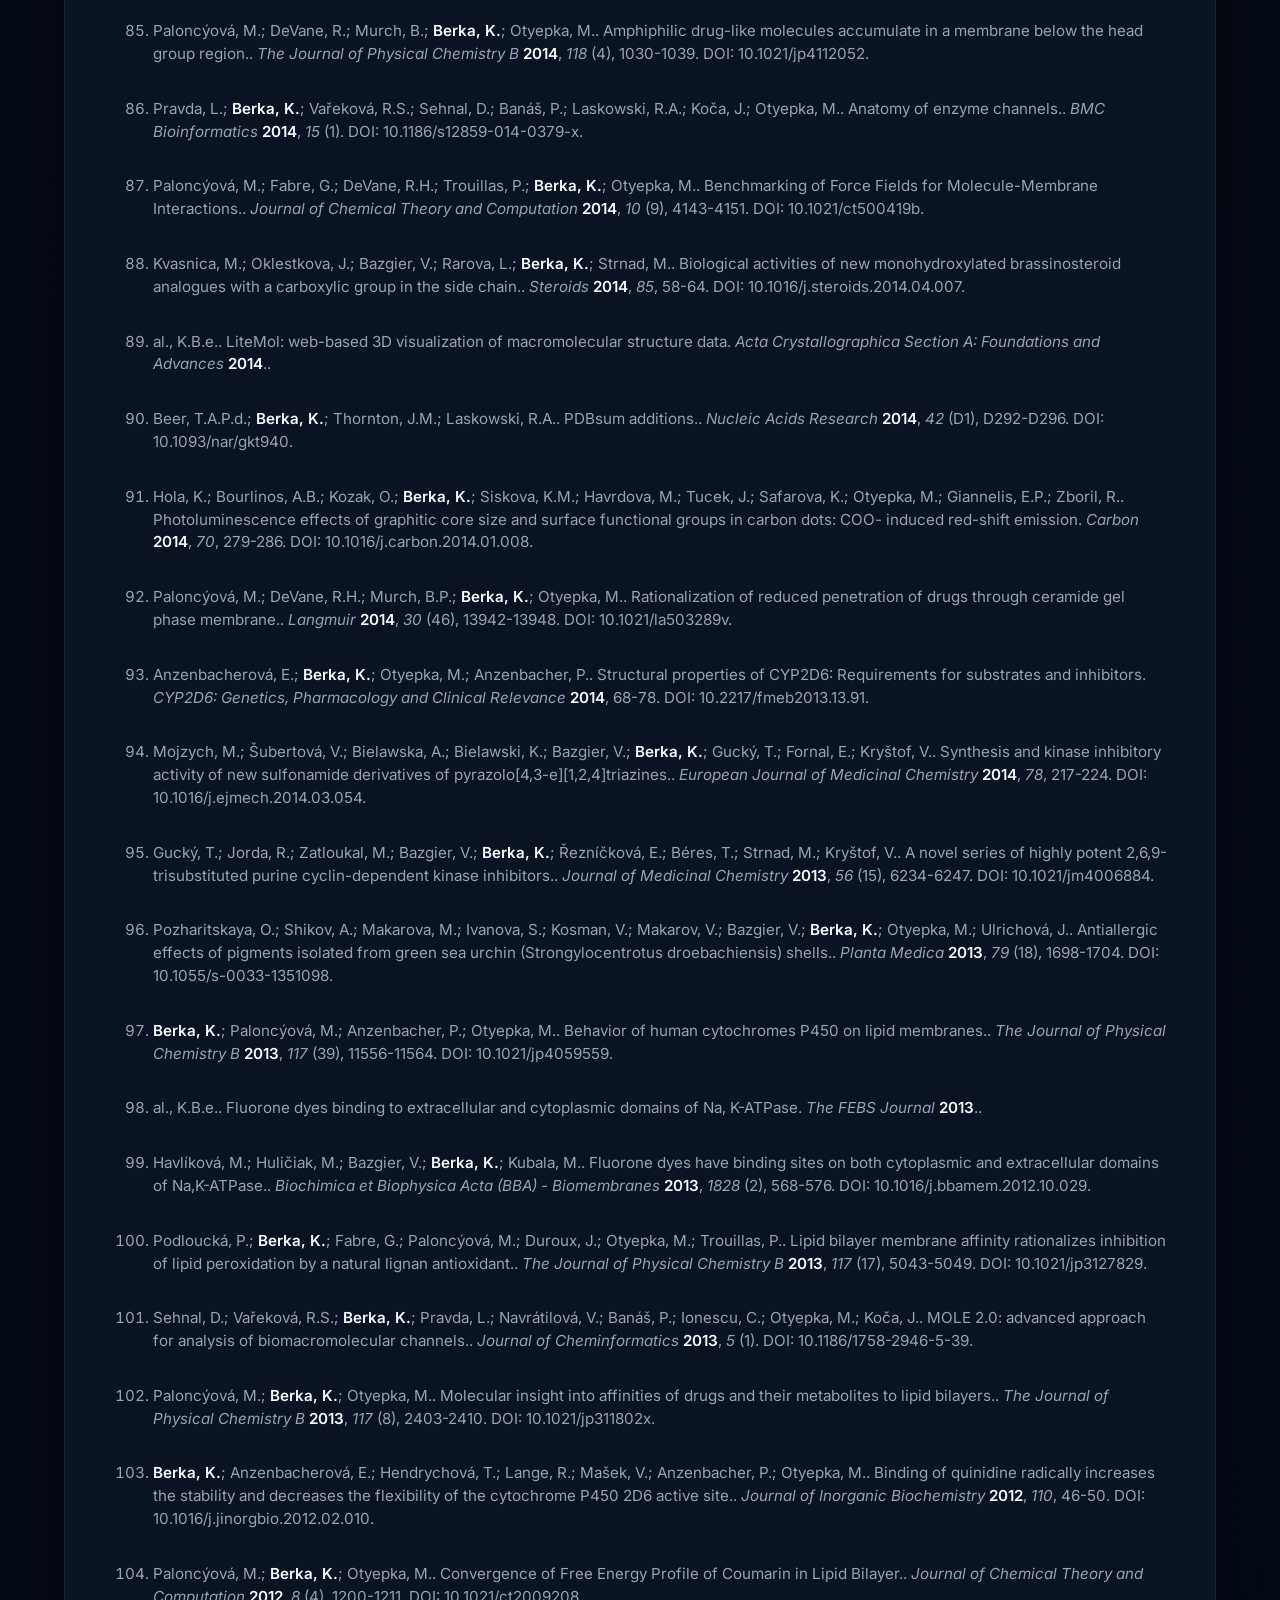
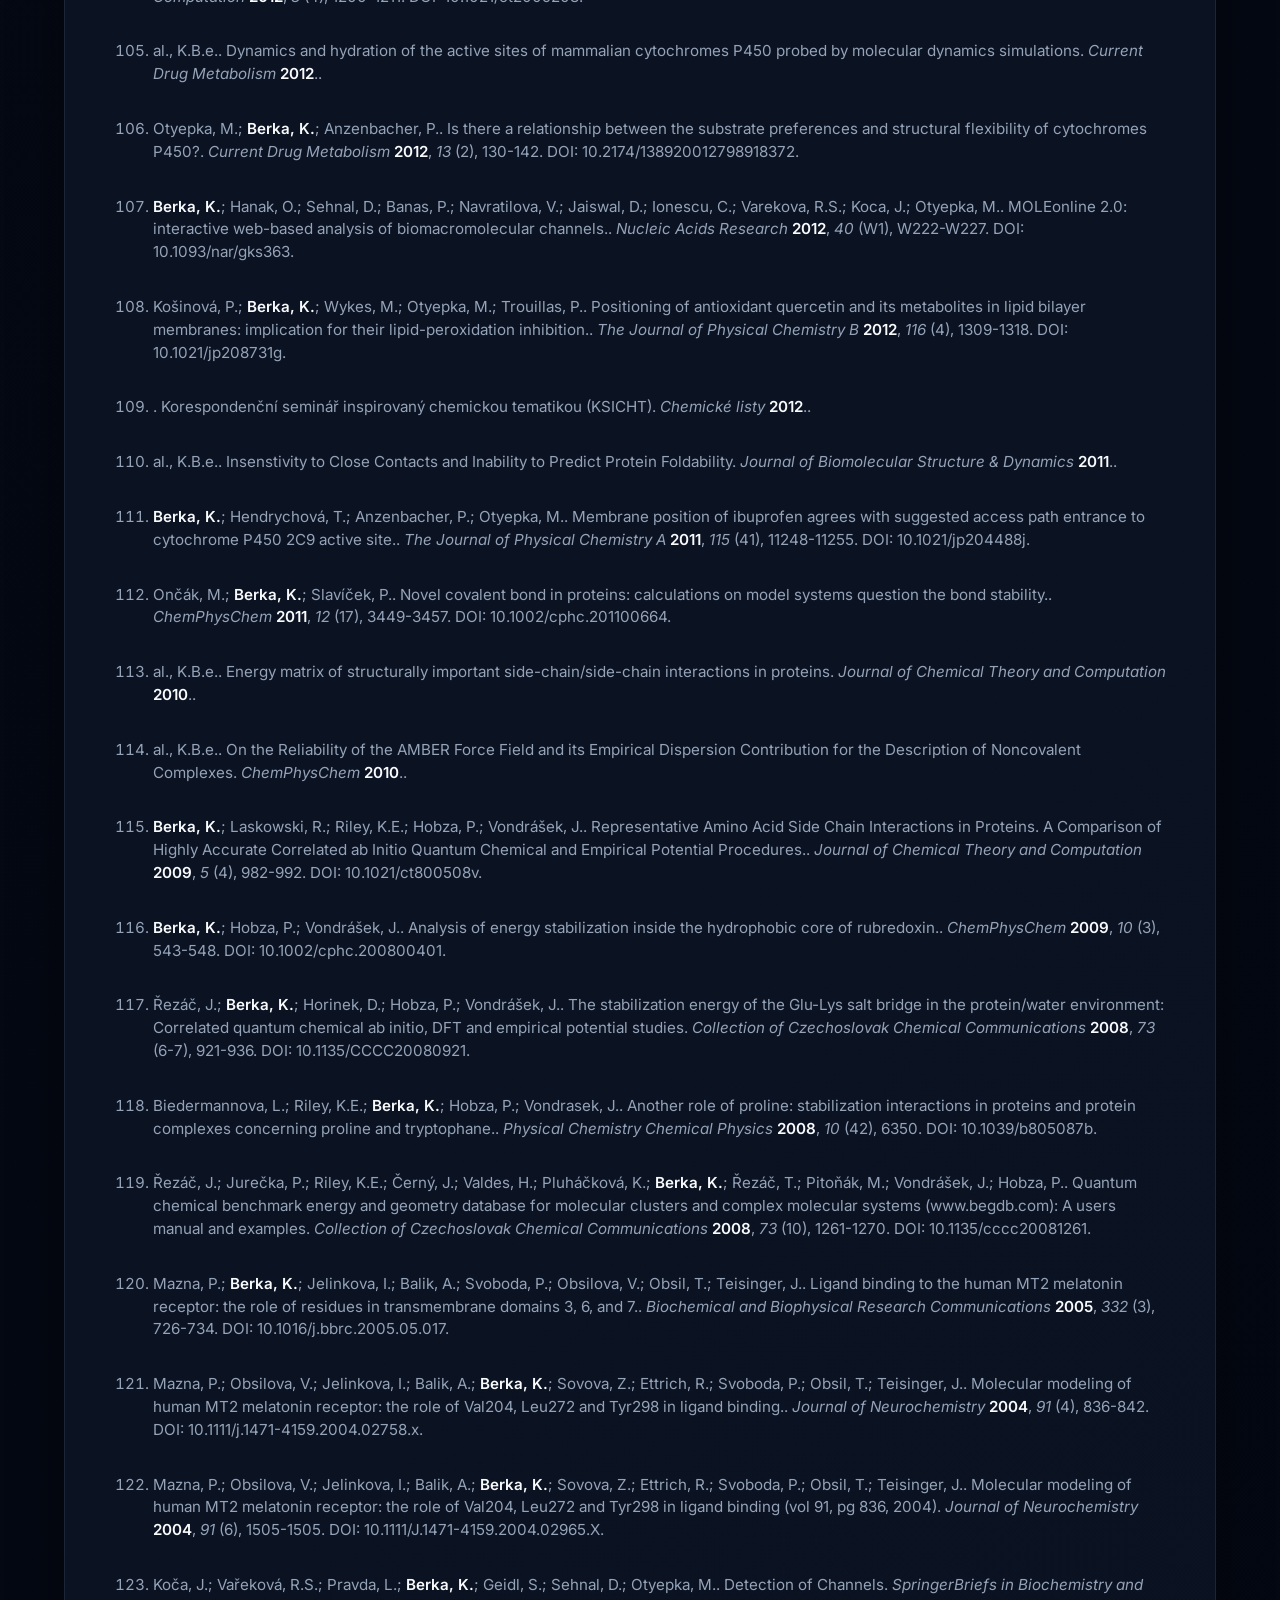
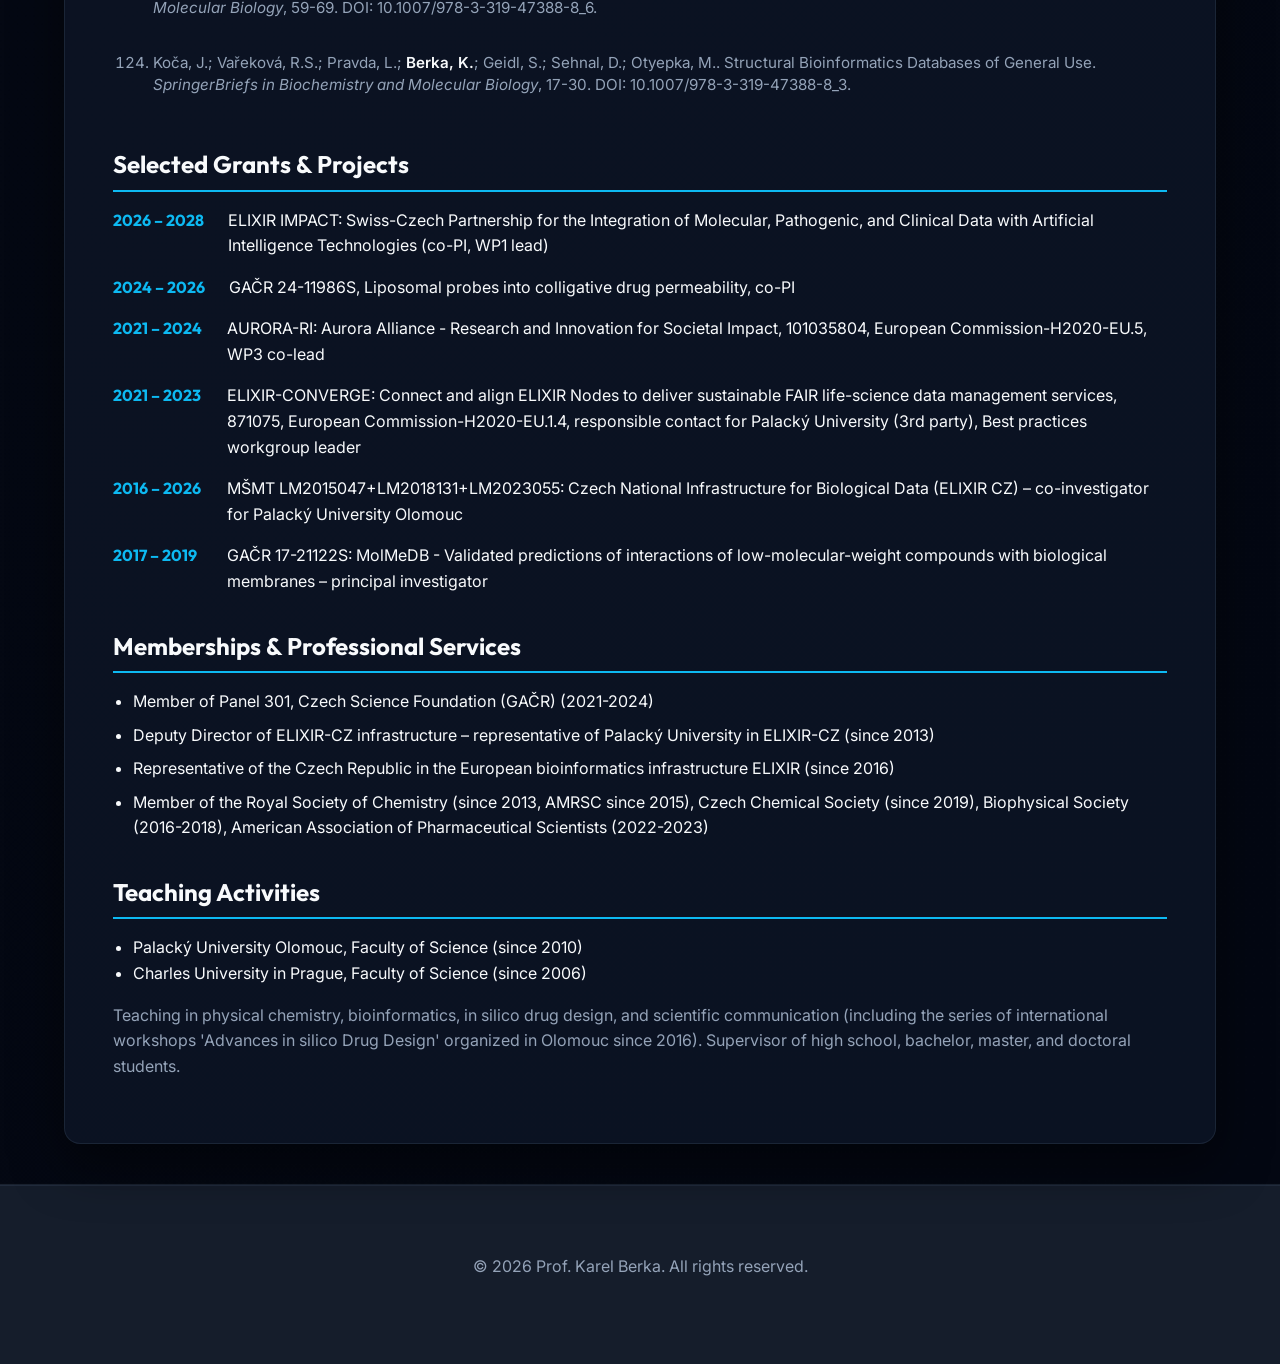
==== commit 5851a9de: "Change publications list to numbered format and format using ACS style rules" ====
--- a/cv.html
+++ b/cv.html
@@ -183,24 +183,16 @@
         }
 
         .cv-pub-list {
-            list-style: none;
-            padding: 0;
+            list-style: decimal;
+            padding-left: 20px;
             display: flex;
             flex-direction: column;
             gap: 12px;
         }
 
         .cv-pub-item {
-            padding: 12px;
-            background: var(--bg-surface-alt);
-            border-radius: 8px;
-            border-left: 4px solid var(--color-accent);
             font-size: 0.95rem;
-        }
-
-        .cv-pub-title {
-            font-weight: 600;
-            color: var(--text-primary);
+            color: var(--text-secondary);
         }
 
         /* Page sizes for printing */
@@ -230,8 +222,6 @@
             /* Styling strictly for printing */
             .cv-pub-item {
                 background: none !important;
-                border-left: 2px solid #000000 !important;
-                padding-left: 8px !important;
             }
             a {
                 text-decoration: underline !important;
@@ -555,7 +545,45 @@
                 return document.documentElement.lang || 'en';
             }
 
-            // Function to render publications list dynamically
+            // Helper to format authors and metadata into ACS style
+            function formatACS(p) {
+                let authors = '';
+                if (p.authors) {
+                    const rawAuthors = p.authors.split(',').map(s => s.trim()).filter(Boolean);
+                    const formattedAuthors = rawAuthors.map(author => {
+                        if (author.includes('Consortium') || author.includes('Node') || author.includes('ELIXIR') || author.includes('Czech COVID-19')) return author;
+                        const parts = author.split(/\s+/);
+                        if (parts.length < 2) return author;
+                        const lastName = parts[parts.length - 1];
+                        const initials = parts.slice(0, -1).map(x => x.charAt(0) + '.').join('');
+                        const nameString = `${lastName}, ${initials}`;
+                        if (lastName === 'Berka' && (initials.startsWith('K') || initials.startsWith('P'))) {
+                            return `<strong>${nameString}</strong>`;
+                        }
+                        return nameString;
+                    });
+                    authors = formattedAuthors.join('; ');
+                }
+
+                const title = p.title ? ` ${p.title}.` : '';
+                const journalPart = p.journal ? ` <em>${p.journal}</em>` : ' <em>Preprint</em>';
+                const yearPart = p.year ? ` <strong>${p.year}</strong>` : '';
+                
+                let volPart = '';
+                if (p.volume) {
+                    volPart = `, <em>${p.volume}</em>`;
+                    if (p.issue) {
+                        volPart += ` (${p.issue})`;
+                    }
+                }
+
+                const pagesPart = p.pages ? `, ${p.pages}` : '';
+                const doiPart = p.doi ? ` DOI: <a href="https://doi.org/${p.doi}" target="_blank">${p.doi}</a>.` : '.';
+
+                return `${authors}.${title}${journalPart}${yearPart}${volPart}${pagesPart}.${doiPart}`;
+            }
+
+            // Function to render publications list dynamically as a numbered list
             function getPublicationsHTML(format) {
                 const lang = getLang();
                 let filtered = [...publicationsData];
@@ -586,18 +614,15 @@
 
                 if (filtered.length === 0) return '';
 
-                let html = `<ul class="cv-pub-list">`;
+                let html = `<ol class="cv-pub-list" style="margin-left: 20px;">`;
                 filtered.forEach(p => {
-                    const doiStr = p.doi ? ` DOI: <a href="https://doi.org/${p.doi}" target="_blank">${p.doi}</a>` : '';
                     html += `
-                        <li class="cv-pub-item">
-                            <span class="cv-pub-title">${p.title}</span><br>
-                            <small>${p.authors}</small><br>
-                            <em>${p.journal || 'Preprint'}</em>, ${p.year}.${doiStr}
+                        <li class="cv-pub-item" style="margin-bottom: 12px; line-height: 1.5; padding: 4px 0;">
+                            ${formatACS(p)}
                         </li>
                     `;
                 });
-                html += `</ul>`;
+                html += `</ol>`;
                 return html;
             }
 
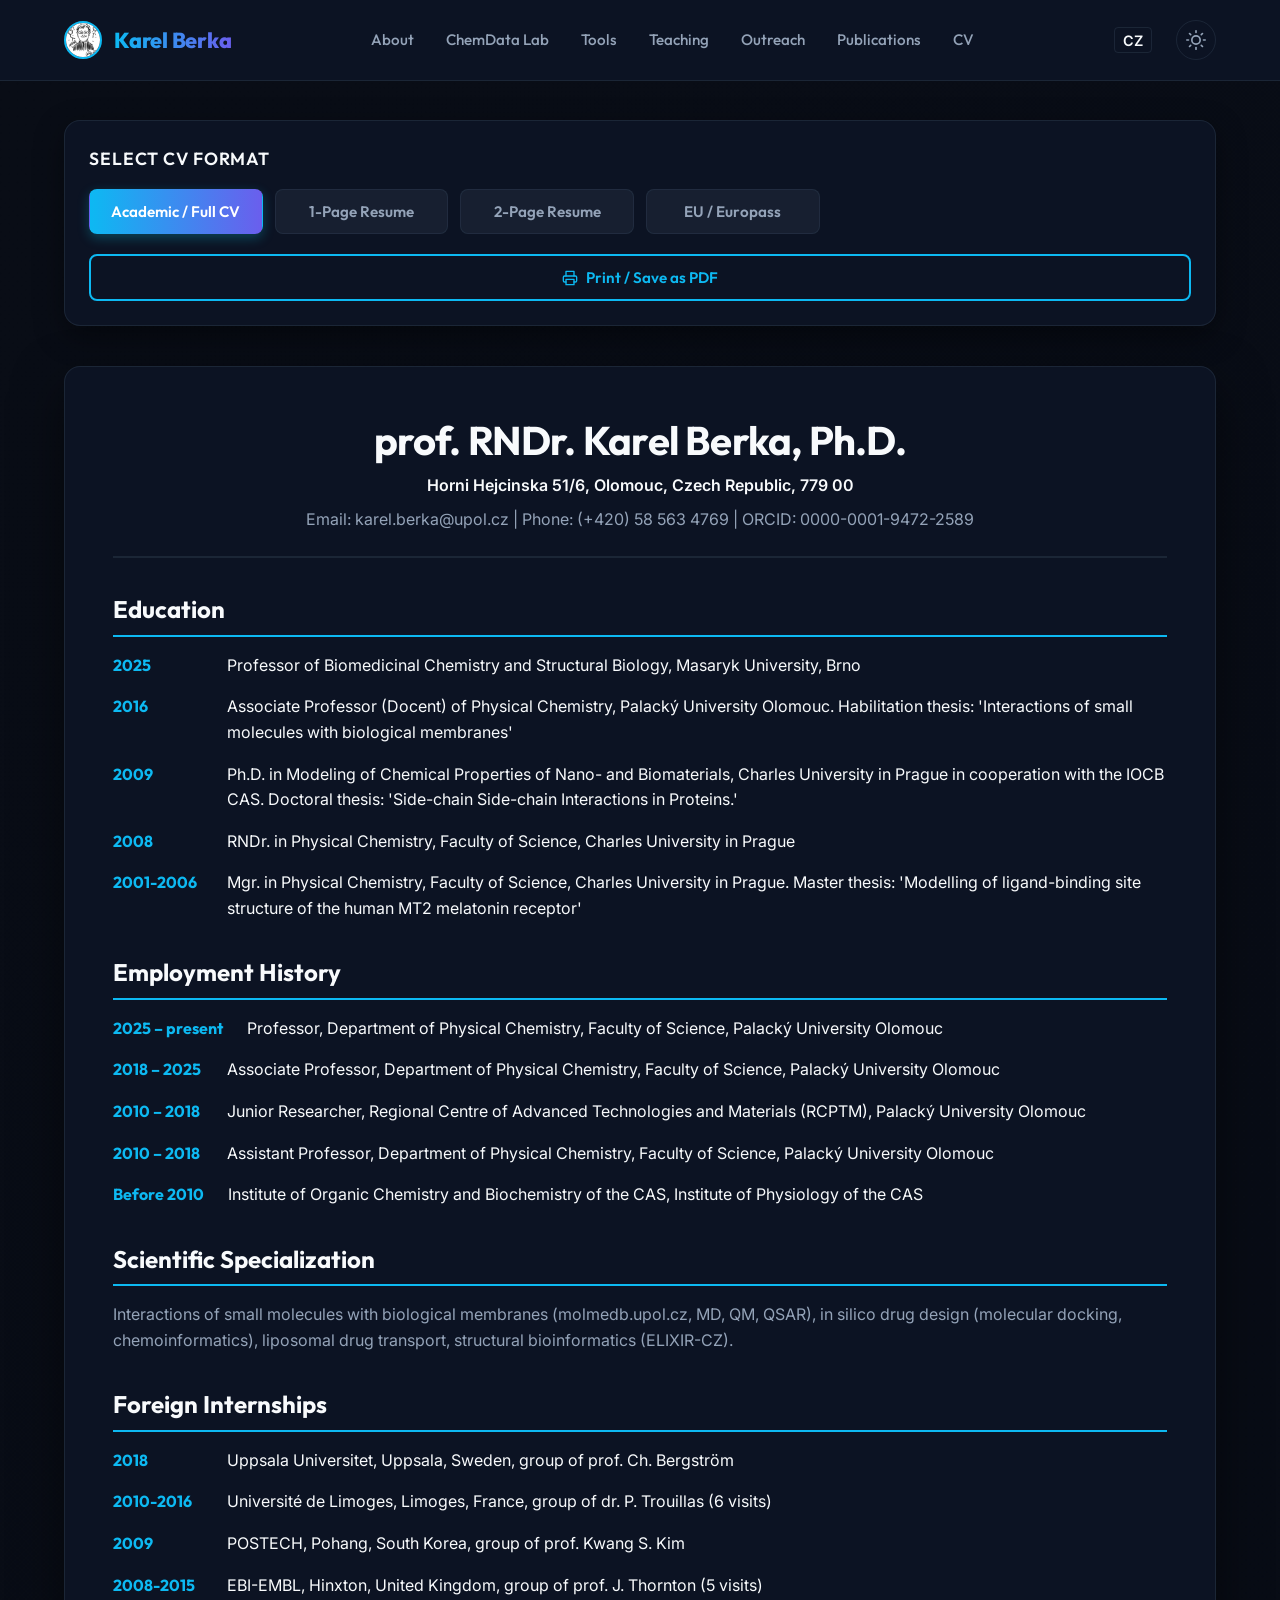
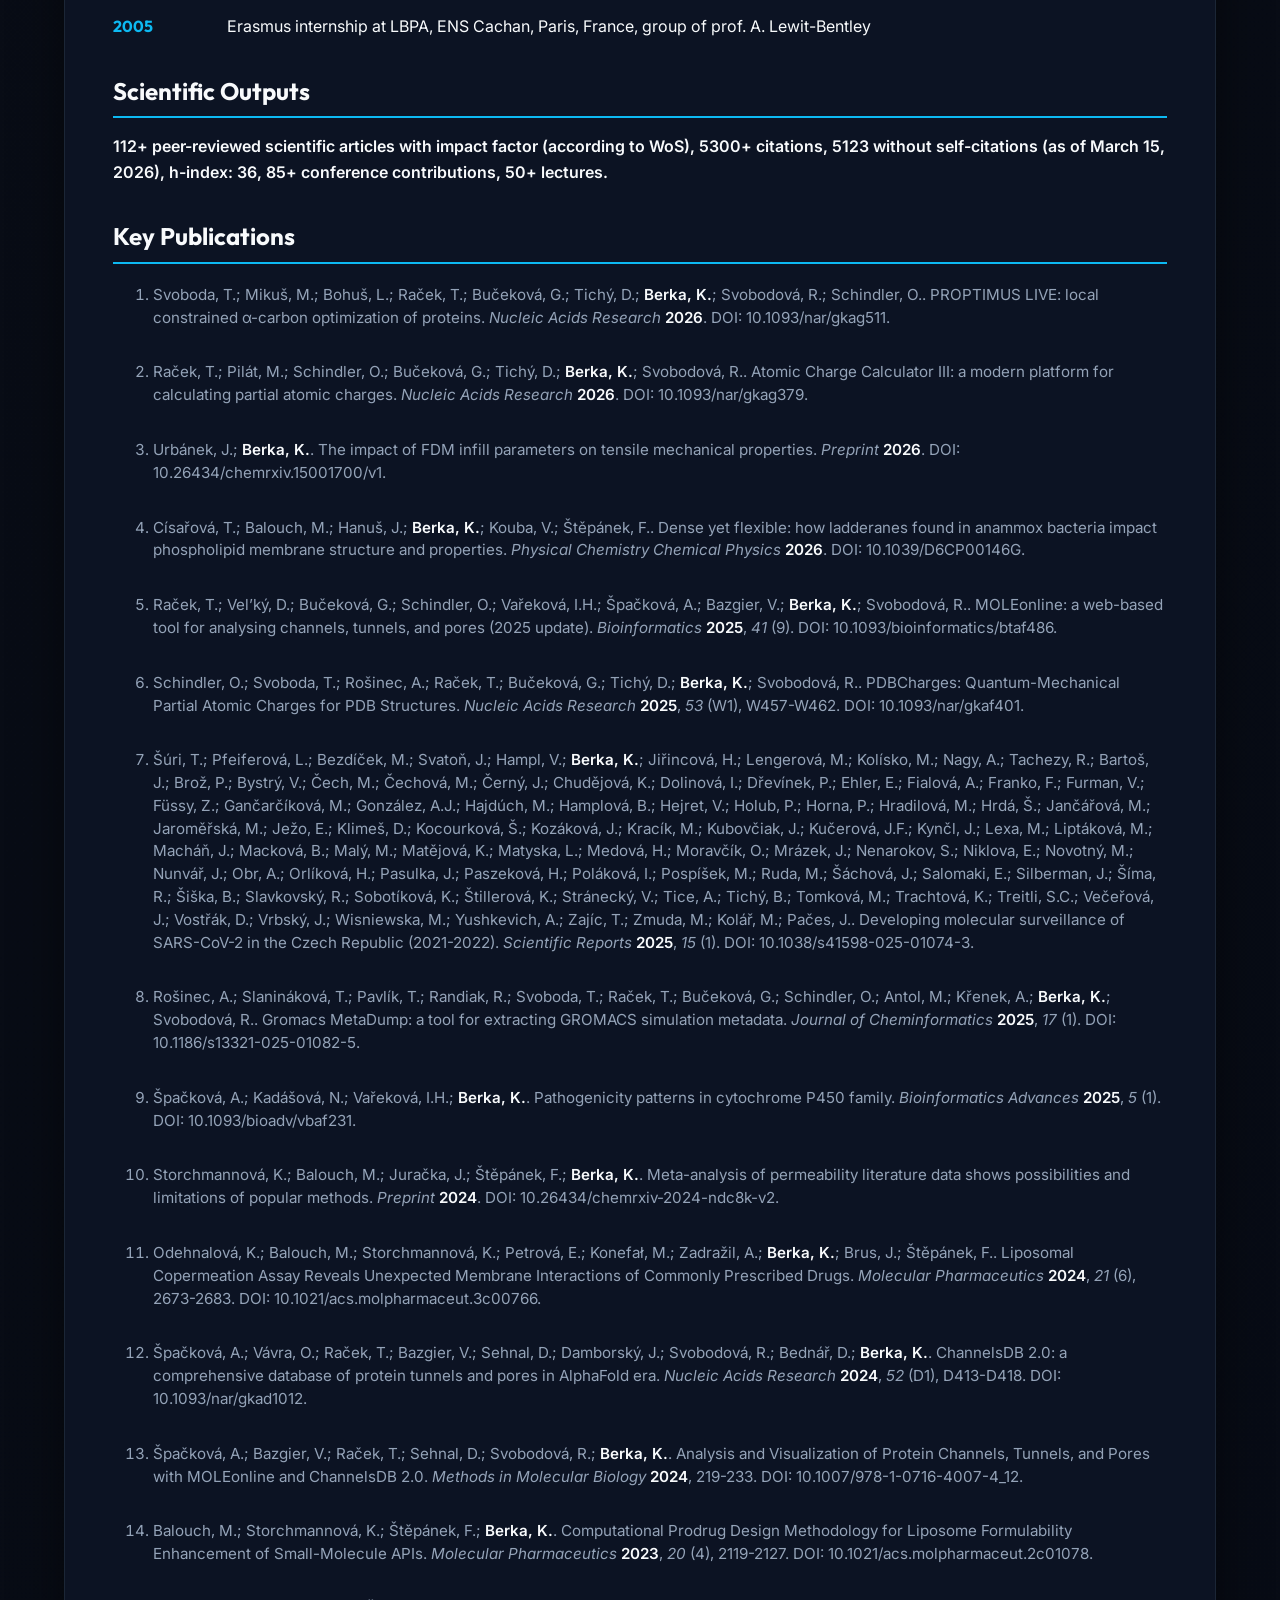
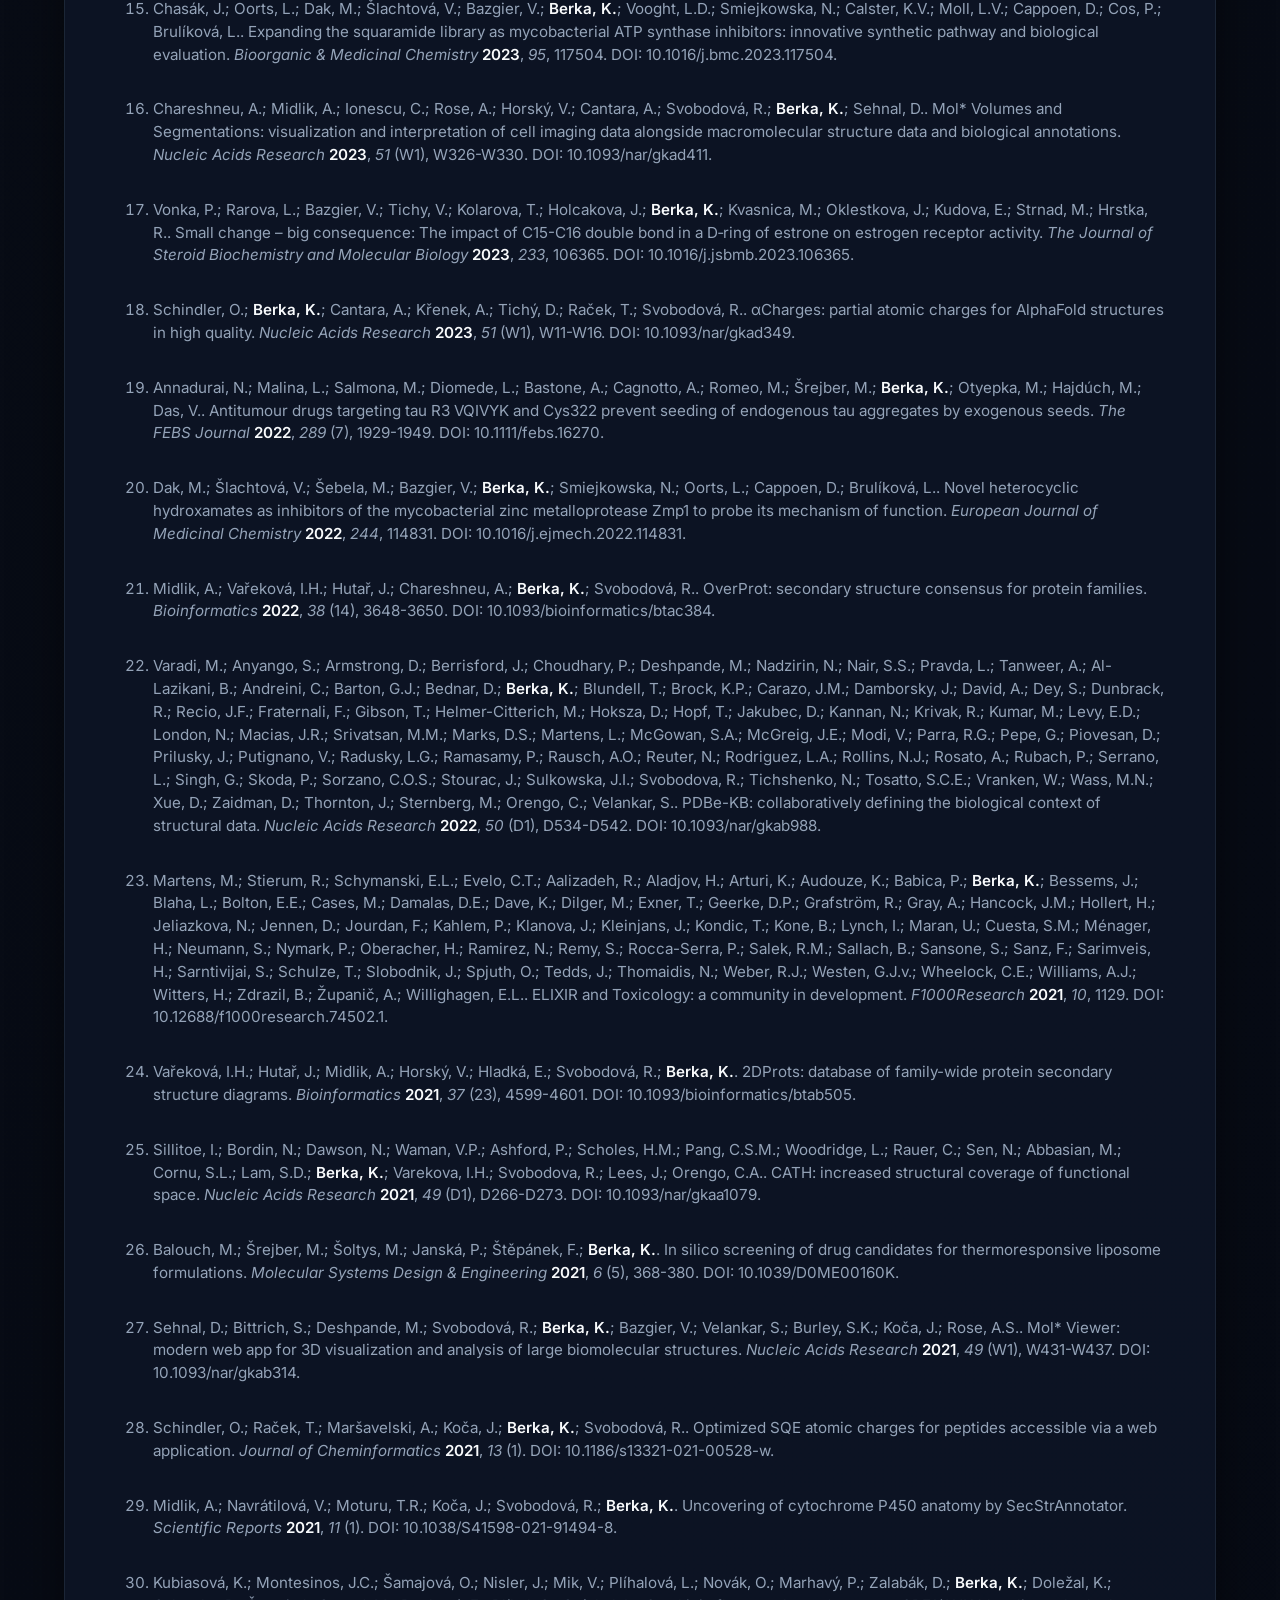
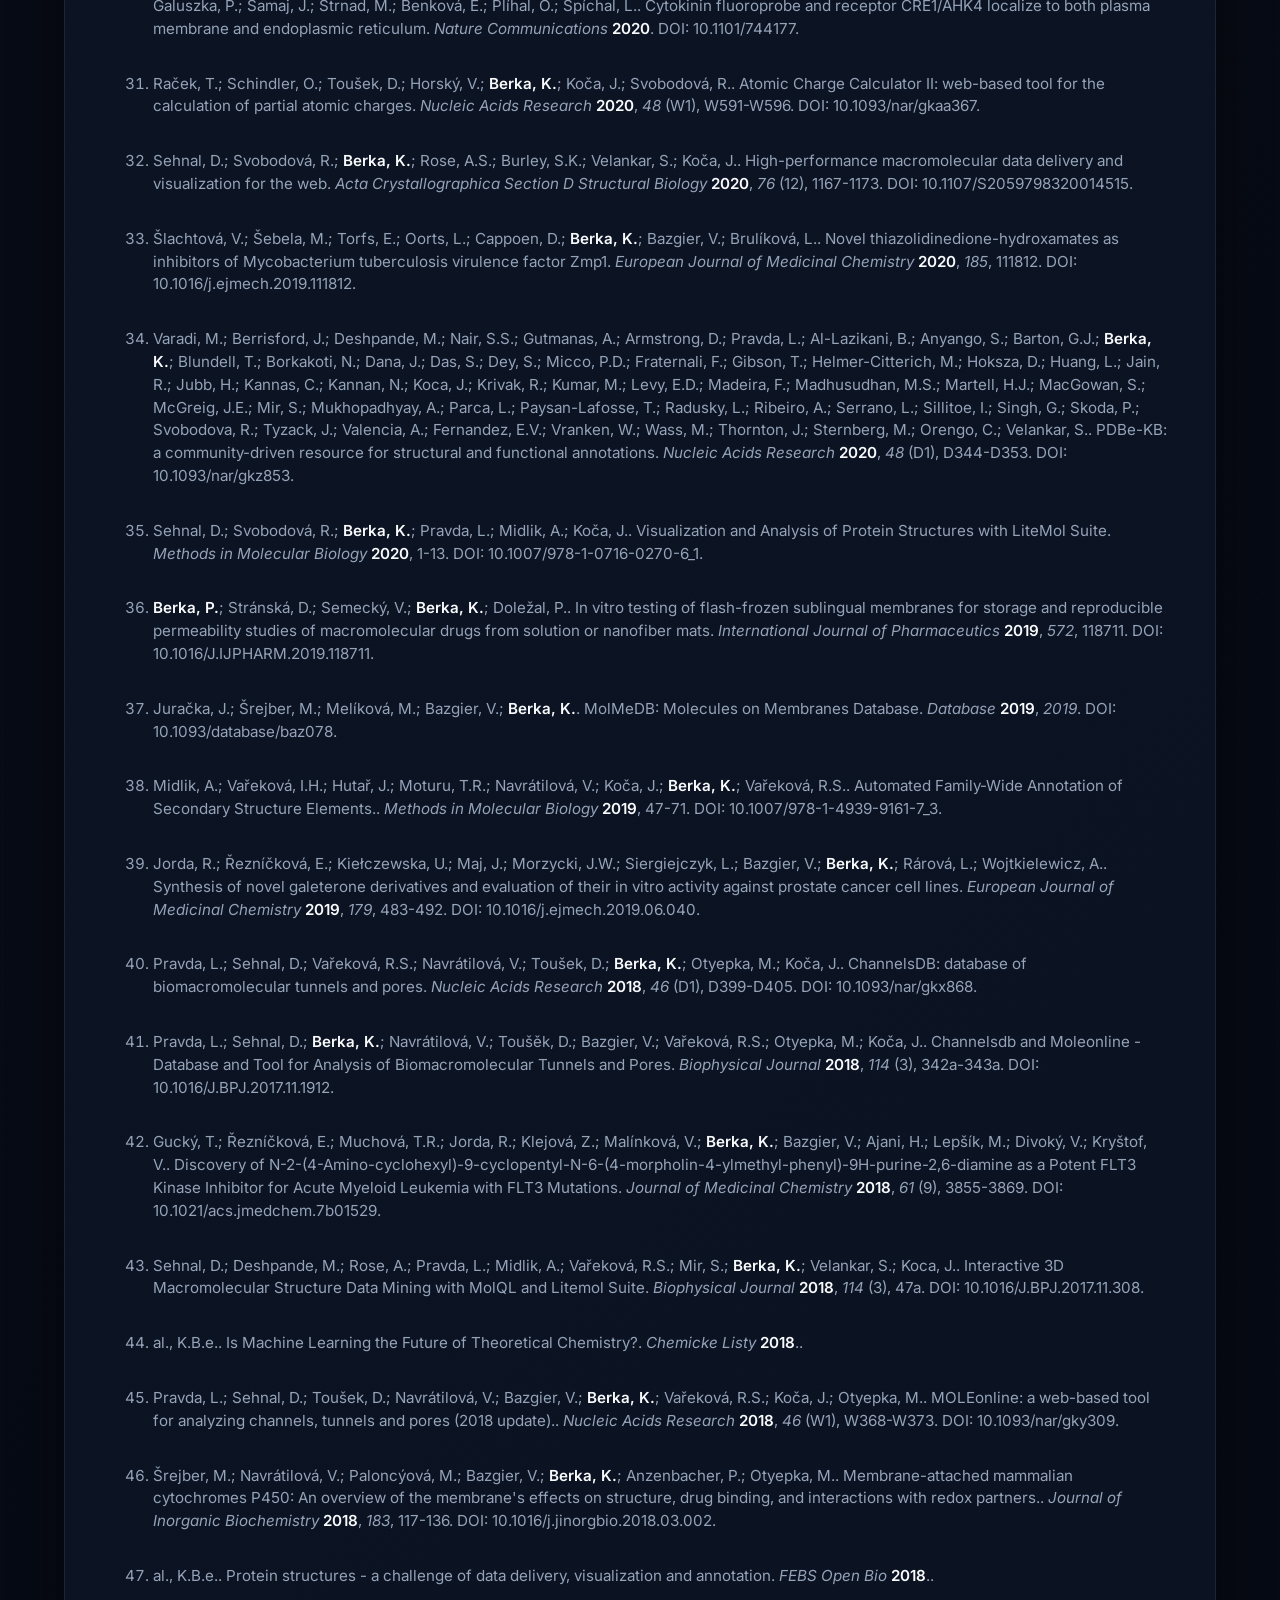
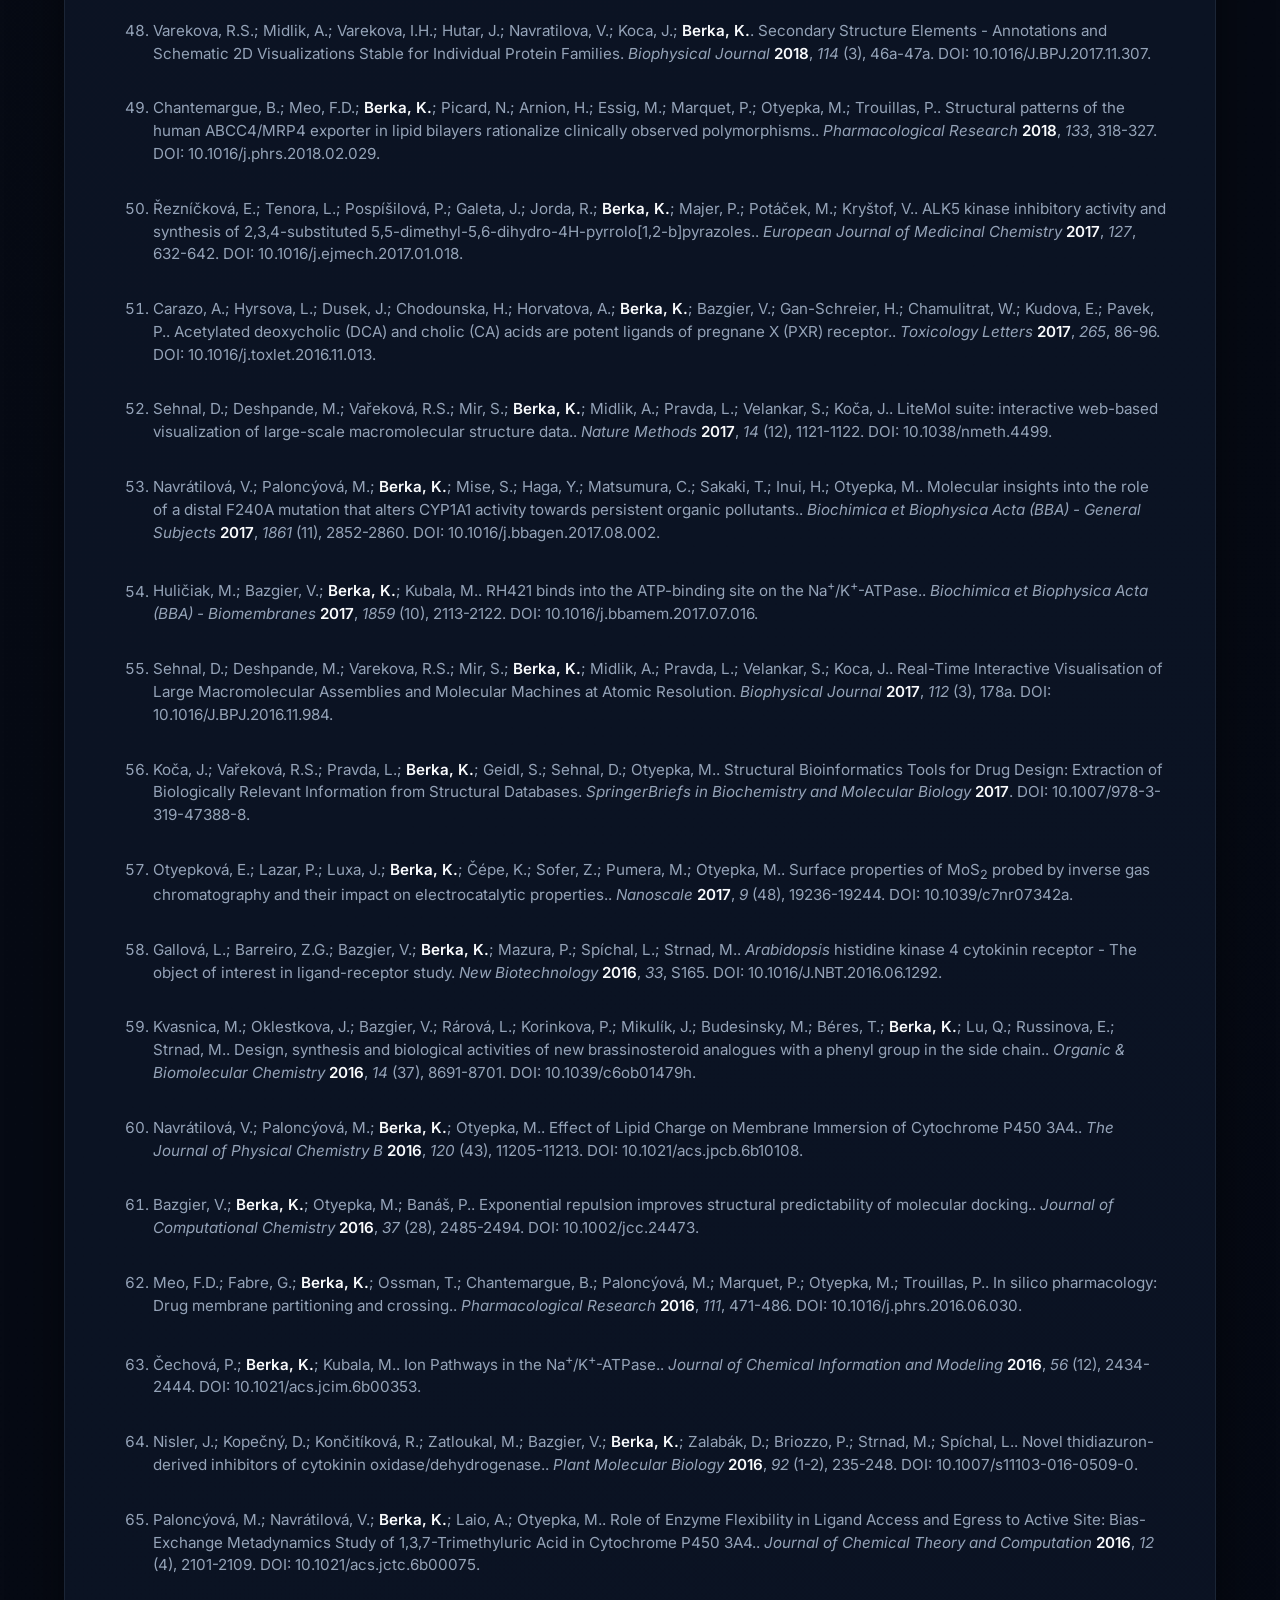
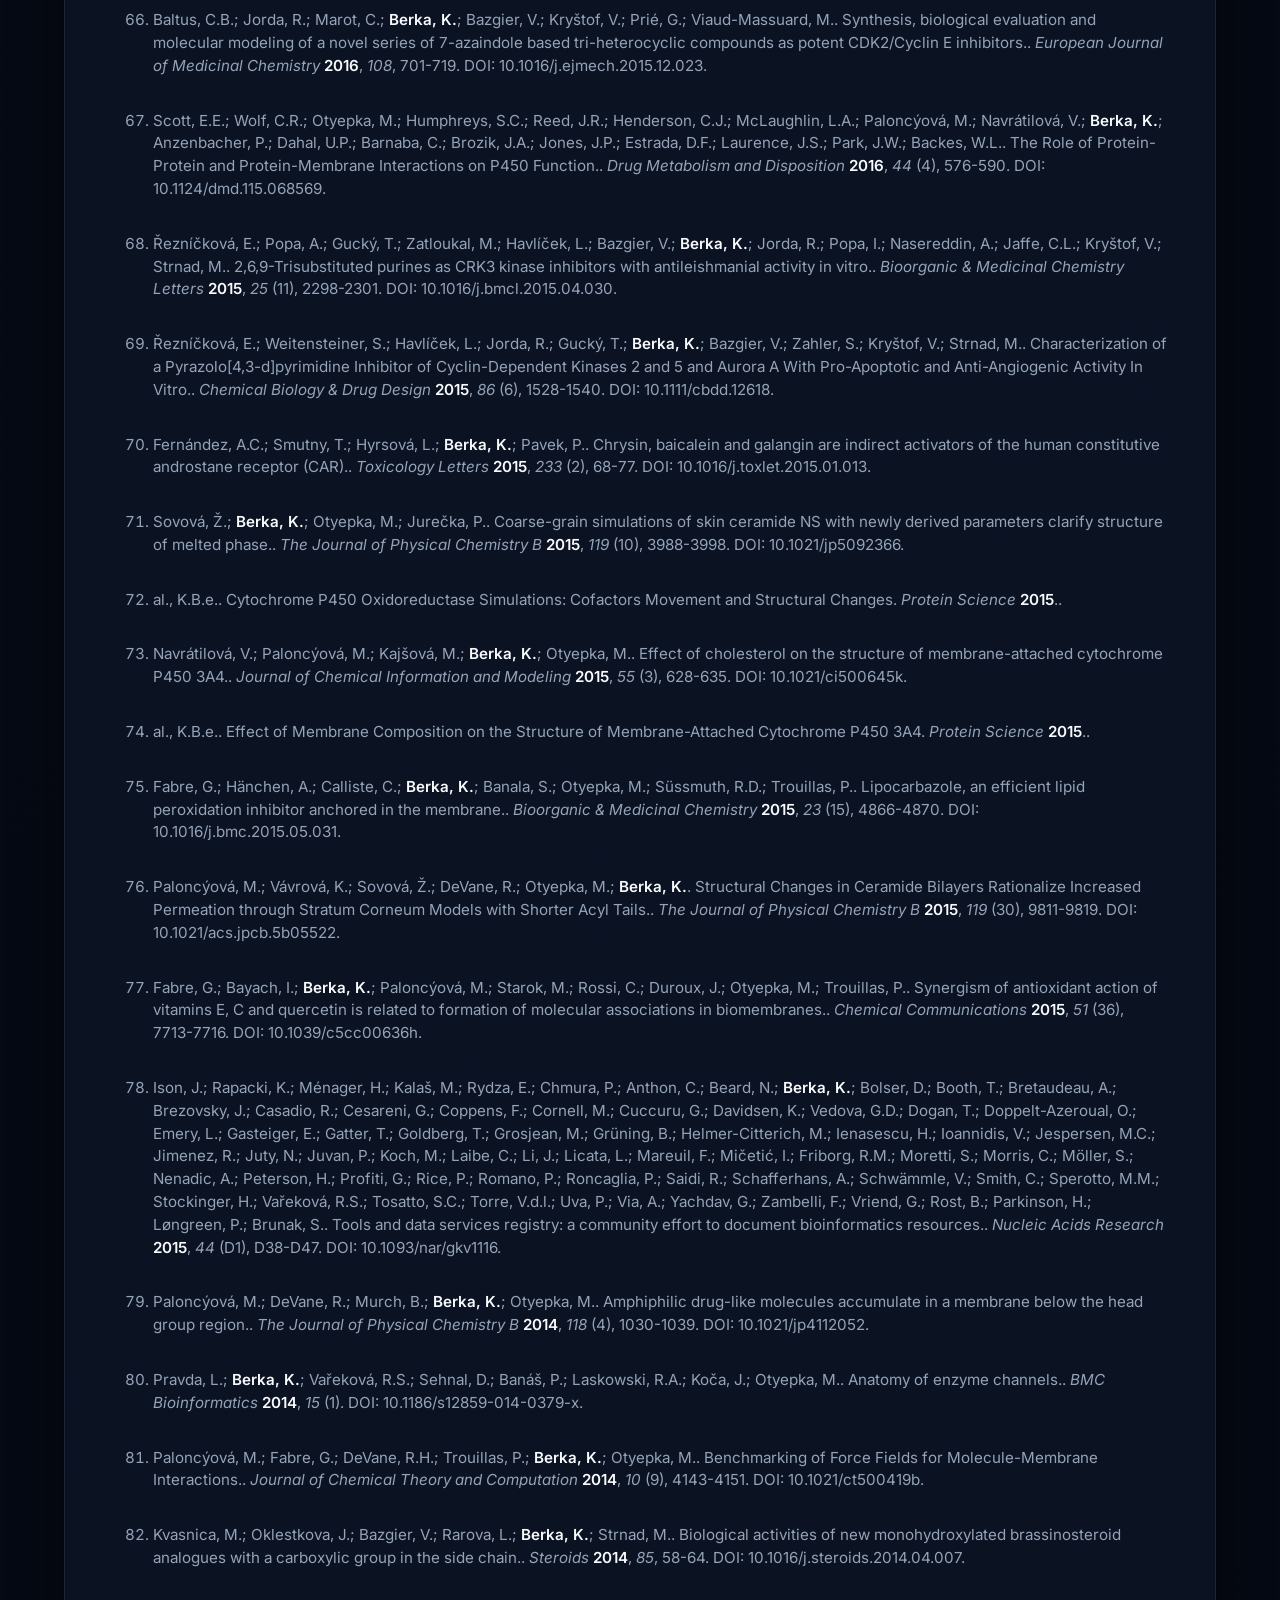
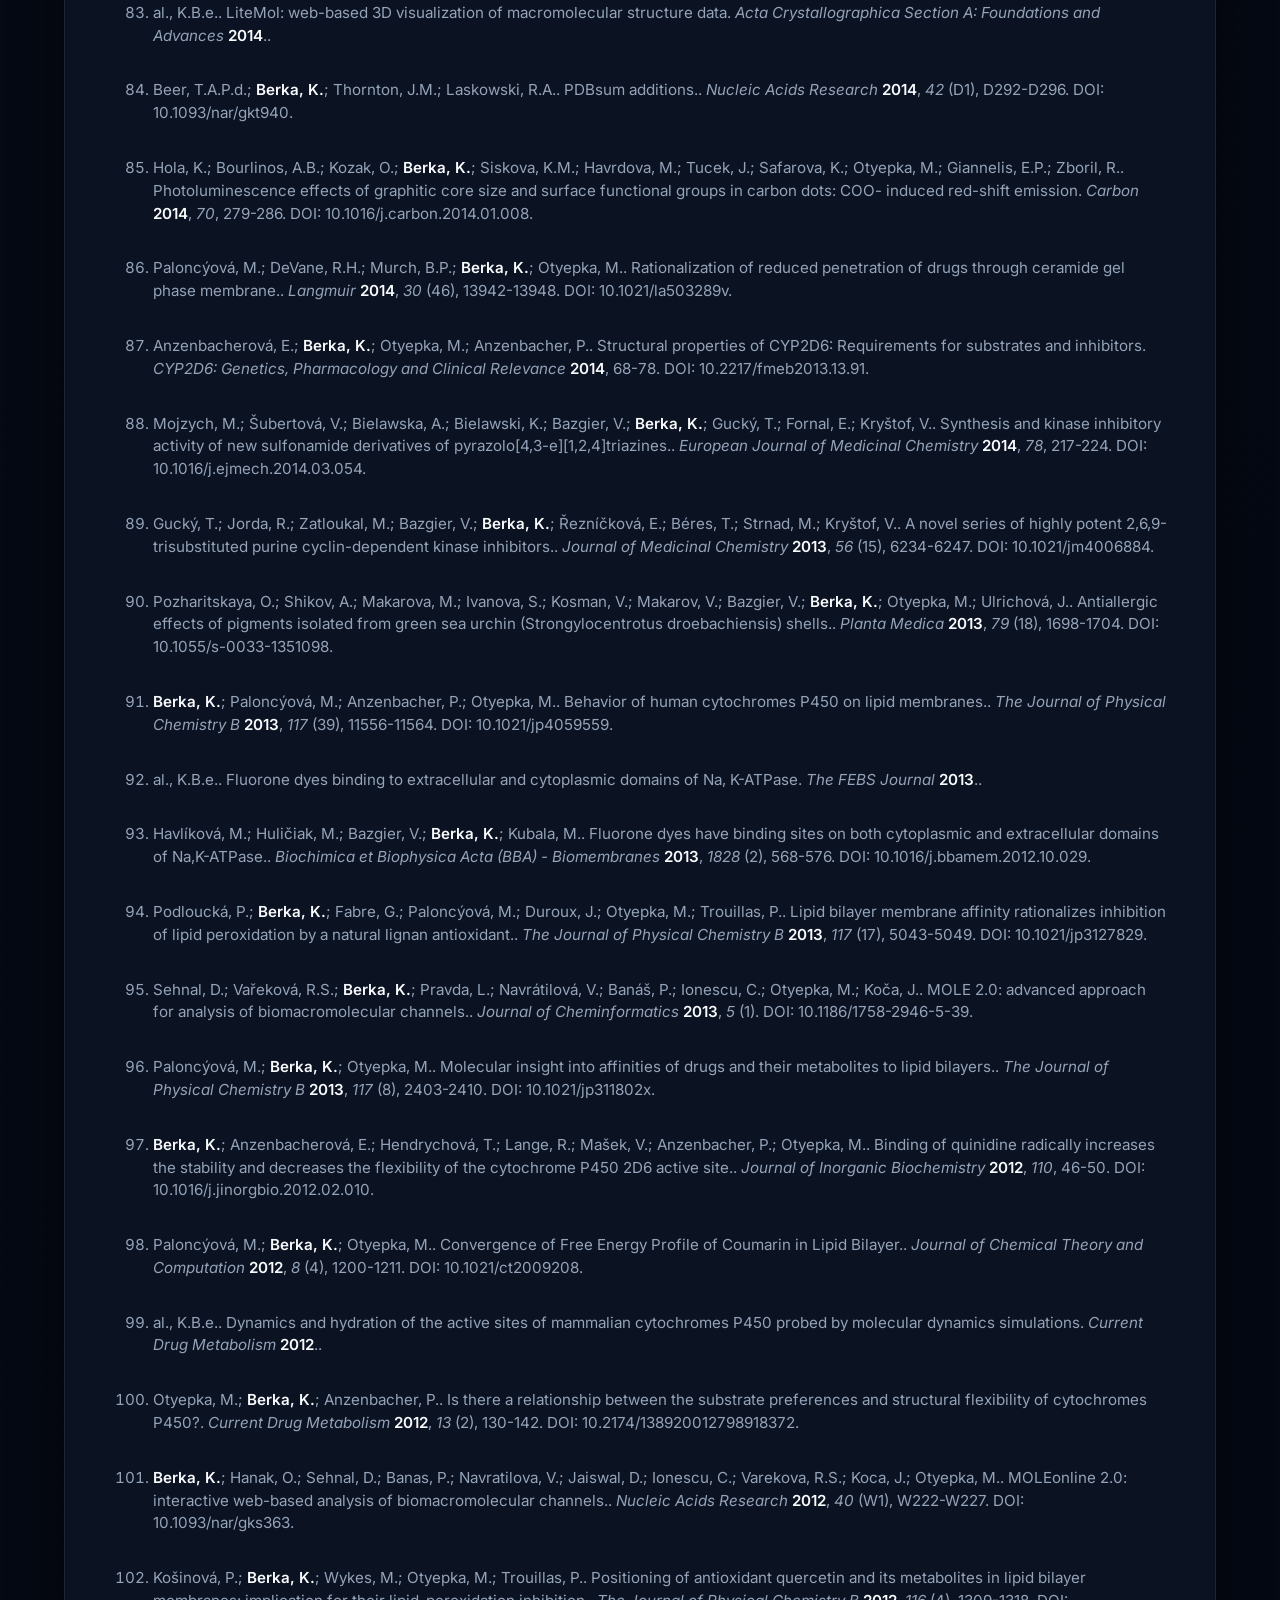
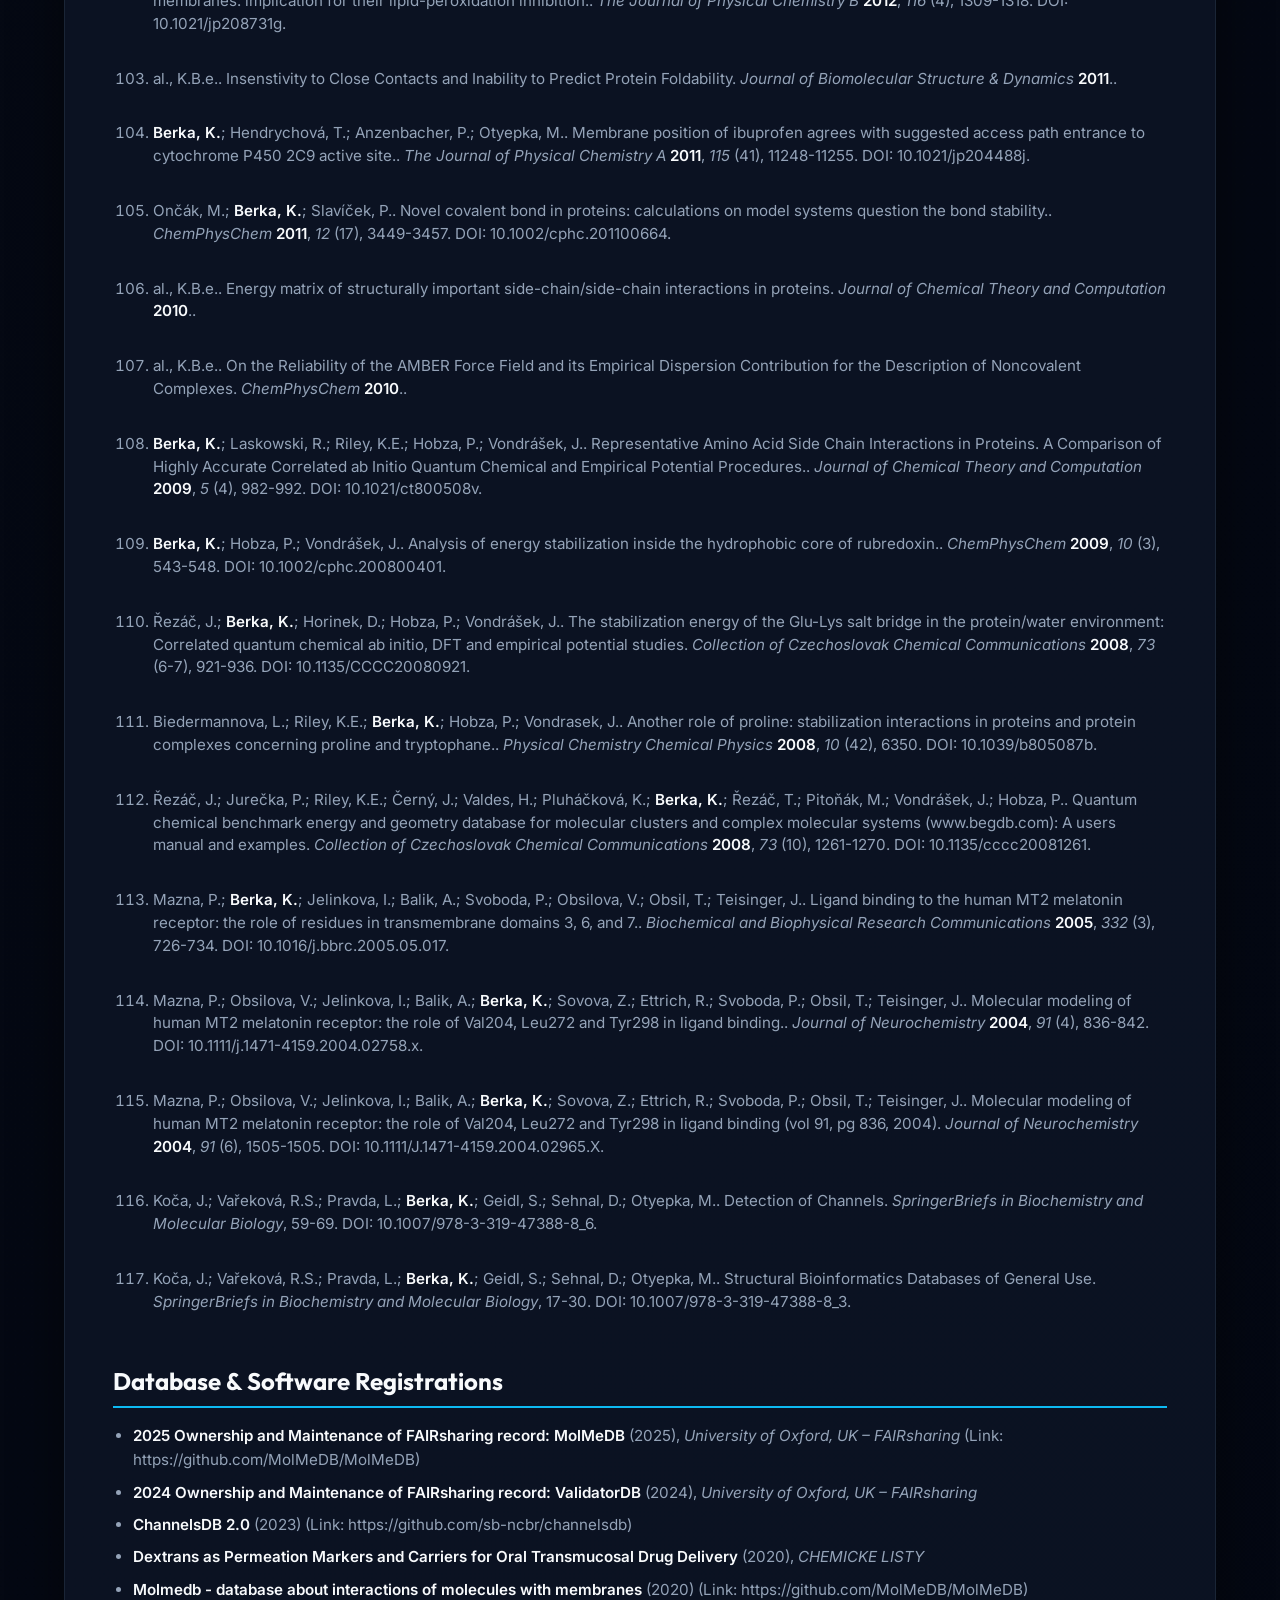
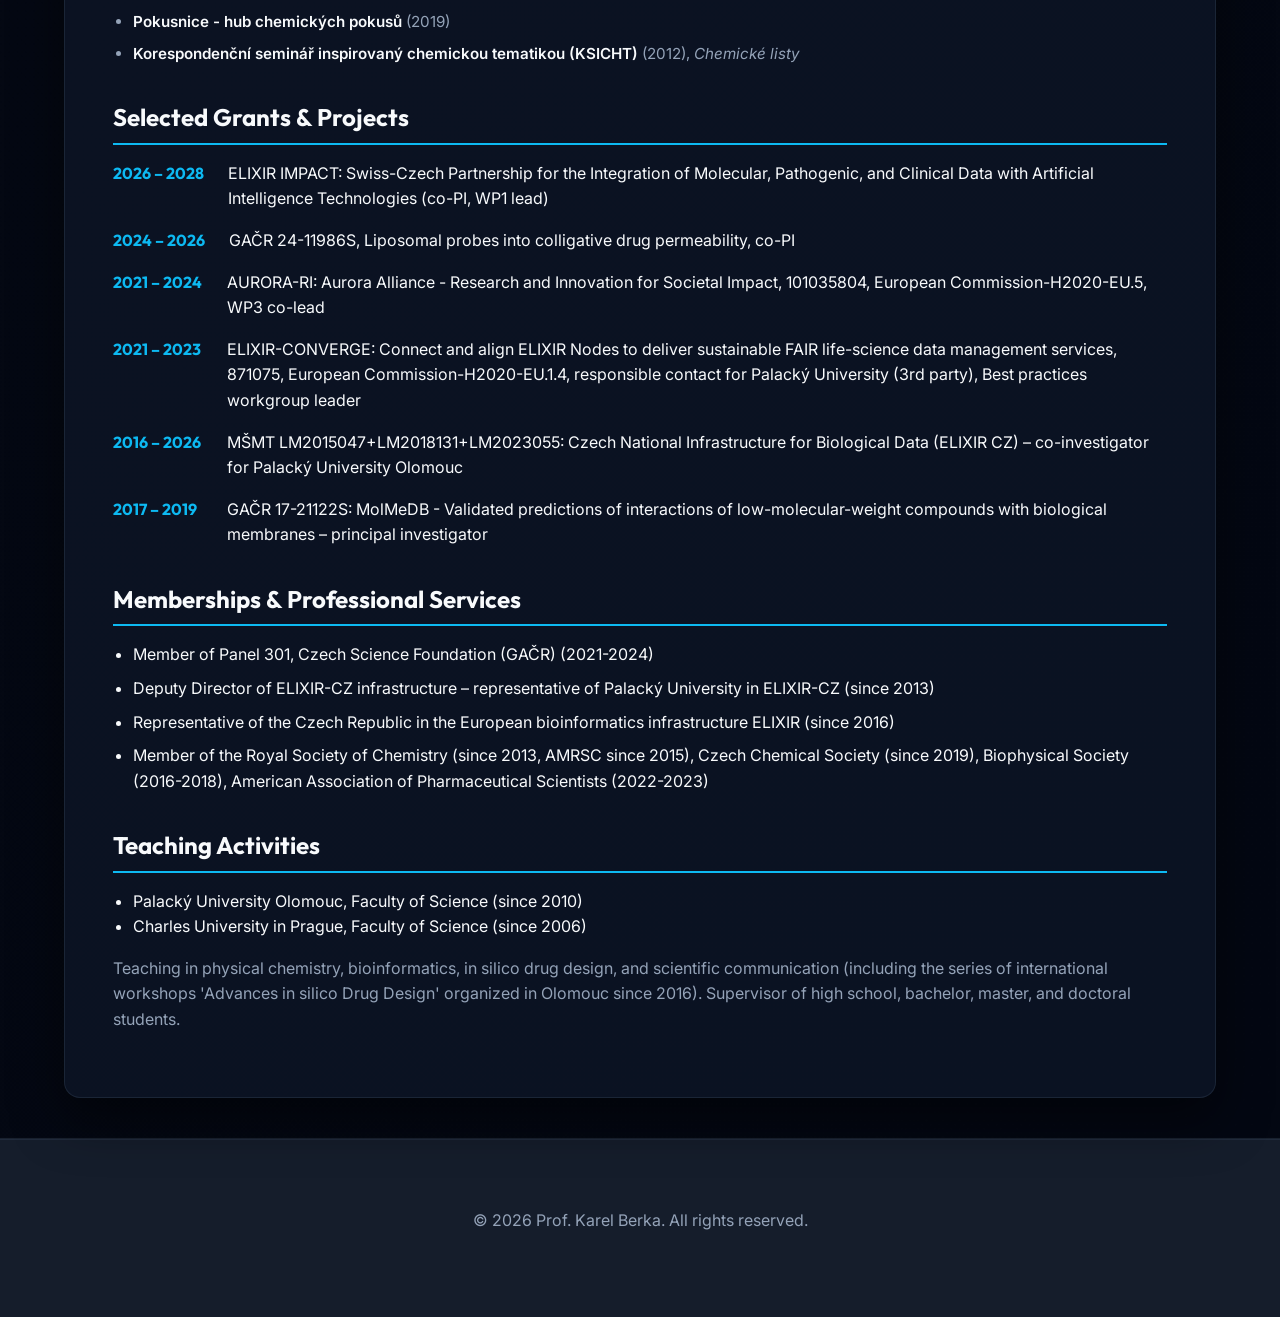
==== commit 5b0b0b1f: "Filter non-publication items out of publication lists and render them under a new registrations sect" ====
--- a/cv.html
+++ b/cv.html
@@ -545,6 +545,44 @@
                 return document.documentElement.lang || 'en';
             }
 
+            // Helper to identify actual peer-reviewed publications / preprints
+            function isPublication(p) {
+                if (!p.authors || p.authors.trim() === '') return false;
+                if (p.title && (p.title.includes('FAIRsharing') || p.title.includes('Ownership and Maintenance') || p.title.includes('Ownership of'))) return false;
+                return true;
+            }
+
+            // Function to render non-publication items (registrations/entries)
+            function getNonPublicationsHTML() {
+                const lang = getLang();
+                let nonPubs = publicationsData.filter(p => !isPublication(p));
+                
+                // Remove duplicates
+                const seen = new Set();
+                nonPubs = nonPubs.filter(p => {
+                    const key = p.doi || p.id;
+                    if (!key) return true;
+                    if (seen.has(key)) return false;
+                    seen.add(key);
+                    return true;
+                });
+
+                if (nonPubs.length === 0) return '';
+
+                let html = `<ul style="padding-left: 20px; margin-bottom: 24px; line-height: 1.6;">`;
+                nonPubs.forEach(p => {
+                    const journalStr = p.journal ? `, <em>${p.journal}</em>` : '';
+                    const urlStr = p.github ? ` (Link: <a href="${p.github}" target="_blank">${p.github}</a>)` : '';
+                    html += `
+                        <li style="margin-bottom: 8px; font-size: 0.95rem; color: var(--text-secondary);">
+                            <strong>${p.title}</strong> (${p.year})${journalStr}${urlStr}
+                        </li>
+                    `;
+                });
+                html += `</ul>`;
+                return html;
+            }
+
             // Helper to format authors and metadata into ACS style
             function formatACS(p) {
                 let authors = '';
@@ -588,9 +626,10 @@
                 const lang = getLang();
                 let filtered = [...publicationsData];
                 
-                // Remove duplicates by DOI/ID
+                // Remove duplicates by DOI/ID, and exclude non-publications
                 const seen = new Set();
                 filtered = filtered.filter(p => {
+                    if (!isPublication(p)) return false;
                     const key = p.doi || p.id;
                     if (!key) return true;
                     if (seen.has(key)) return false;
@@ -754,6 +793,11 @@
                             </div>
                             ${getPublicationsHTML(currentFormat)}
 
+                            ${currentFormat === 'full' ? `
+                                <div class="cv-section-title">${lang === 'cs' ? 'Databázové a Softwarové Záznamy' : 'Database & Software Registrations'}</div>
+                                ${getNonPublicationsHTML()}
+                            ` : ''}
+
                             ${!isOnePage ? `
                                 <div class="page-break"></div>
                                 <div class="cv-section-title">${lang === 'cs' ? 'Vybrané Granty a Projekty' : 'Selected Grants & Projects'}</div>
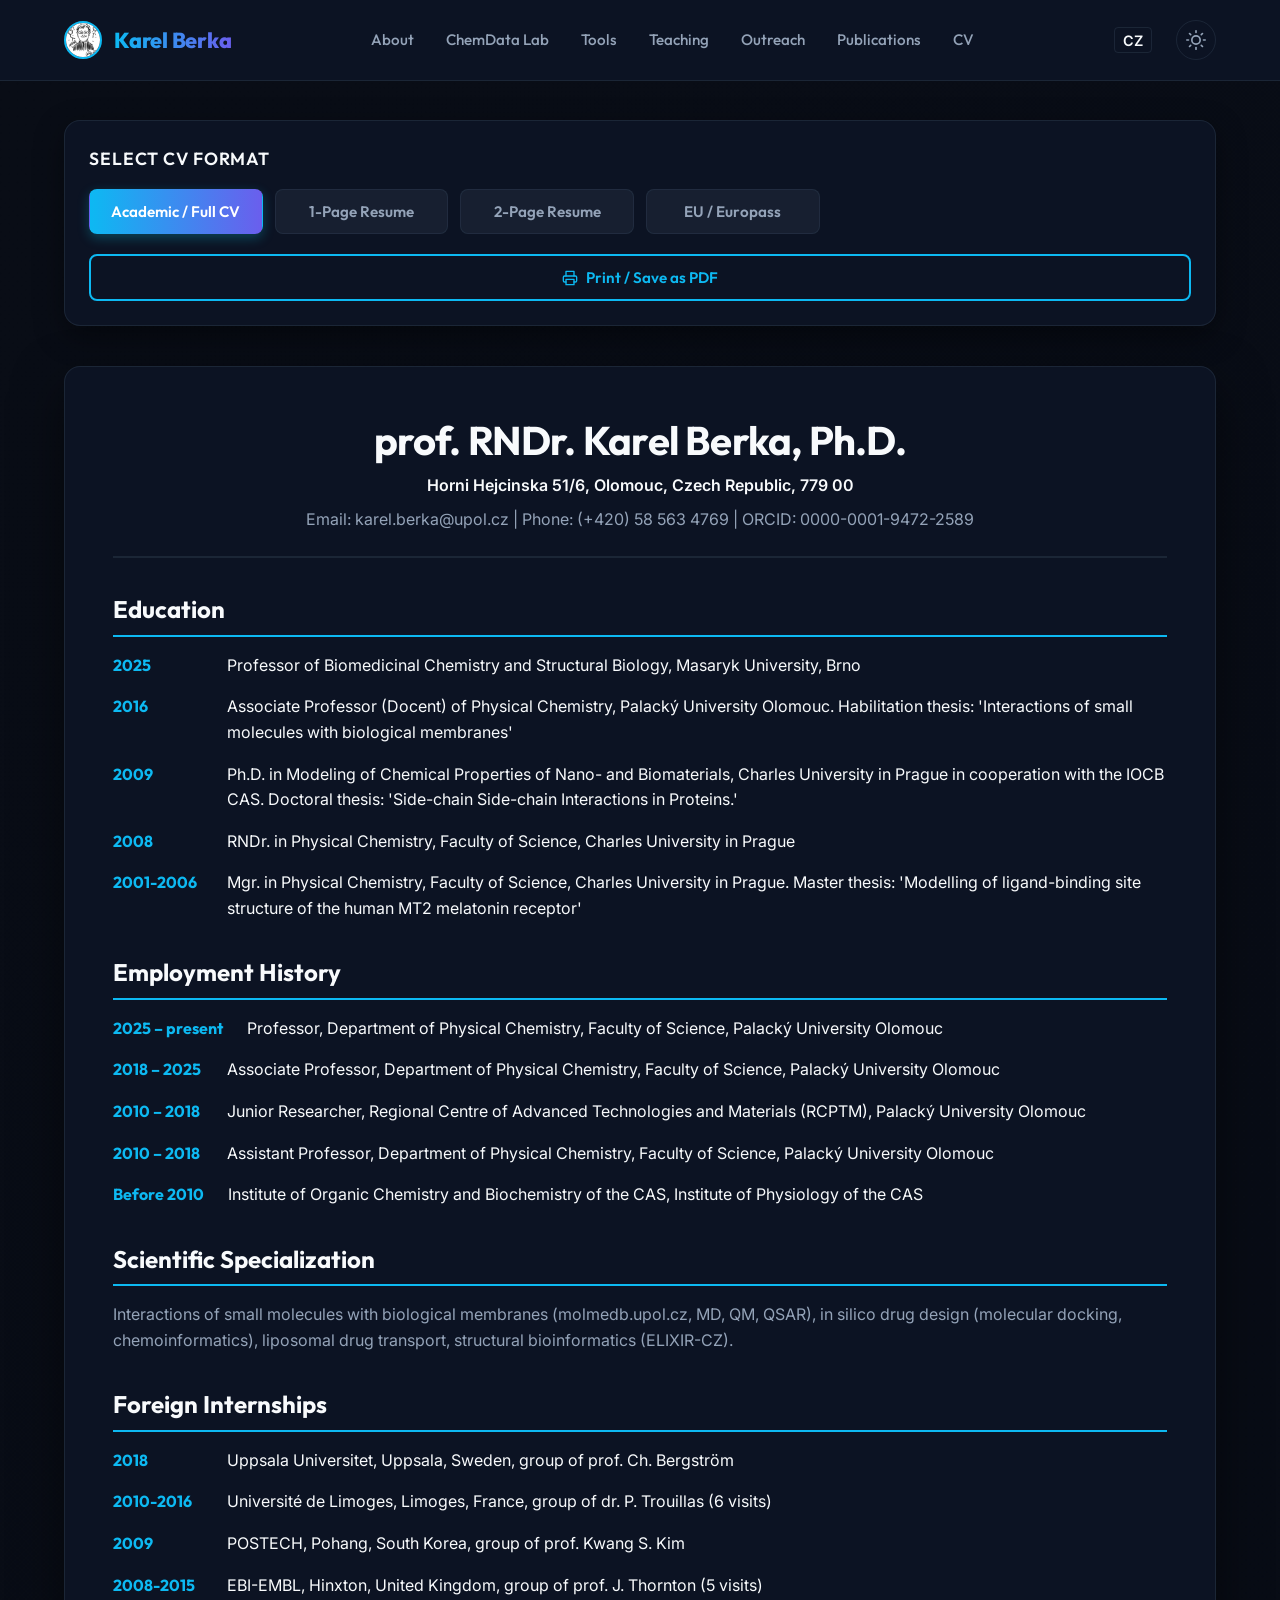
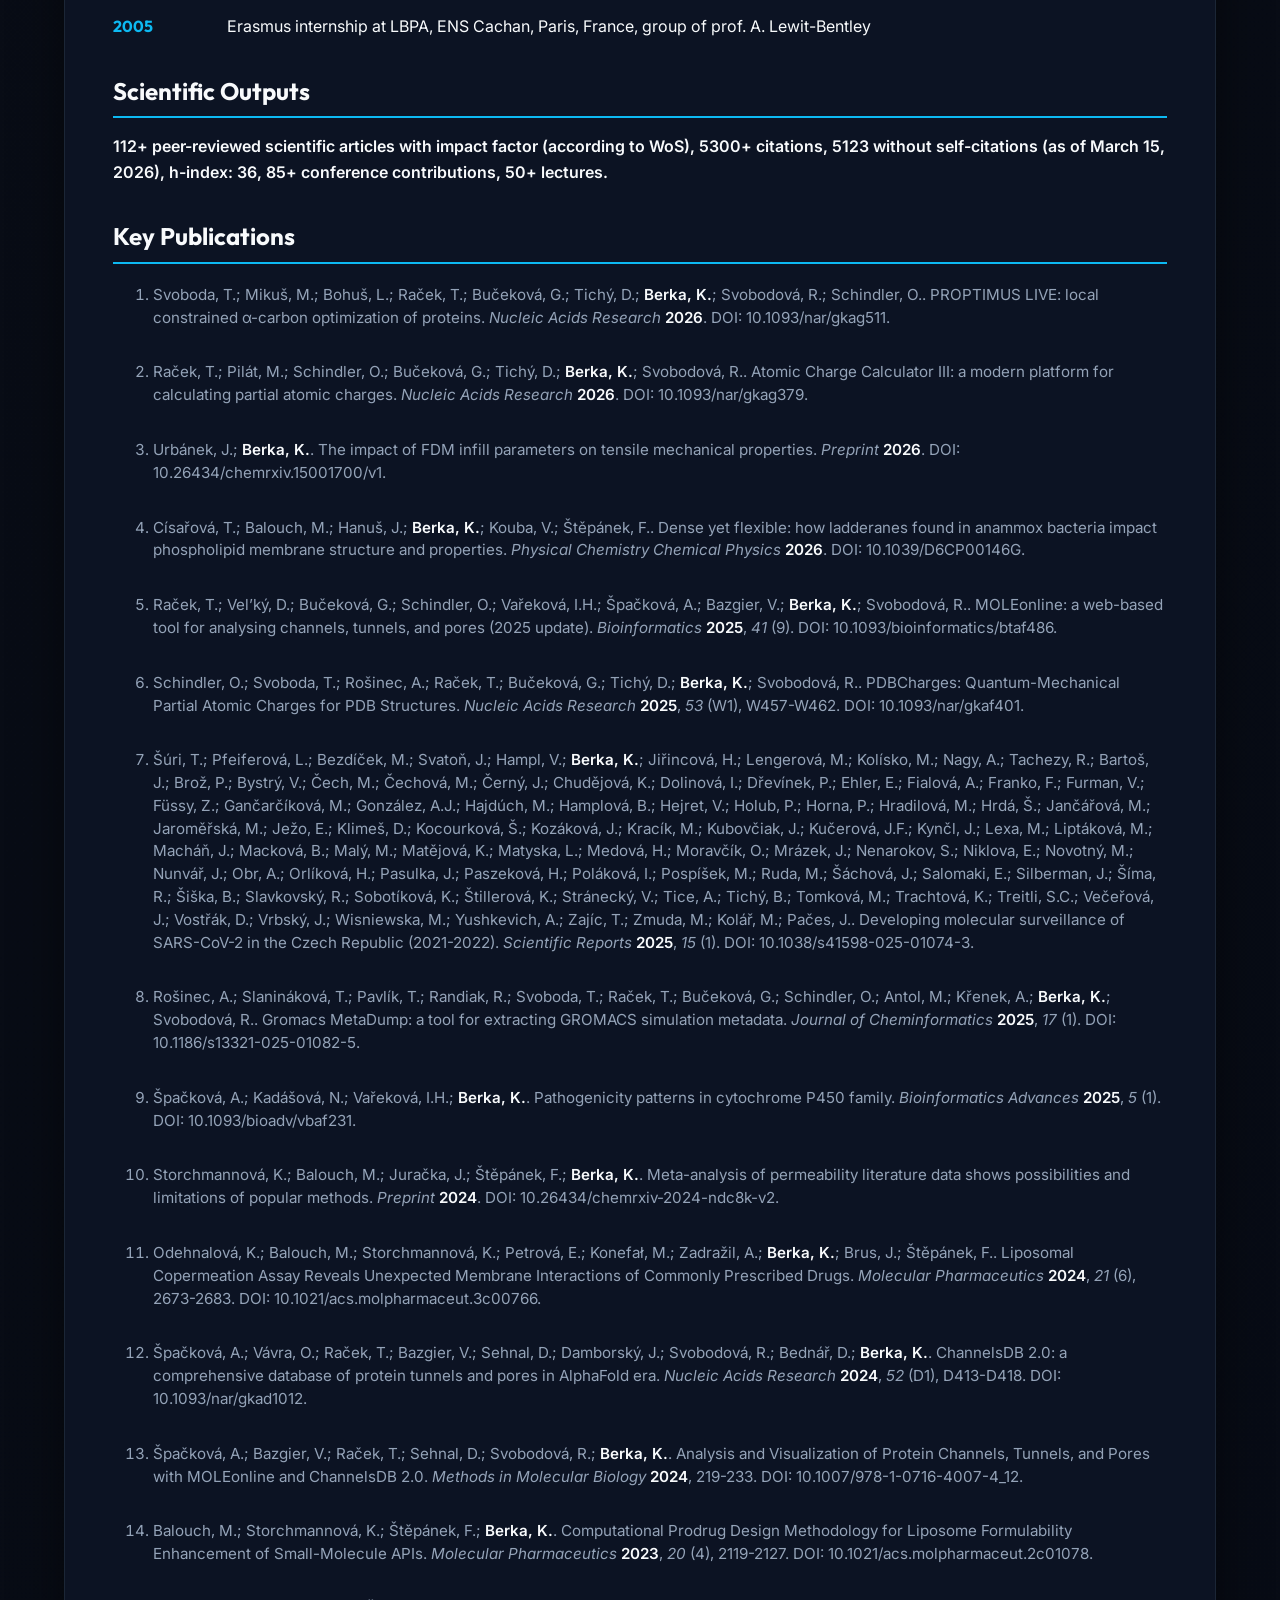
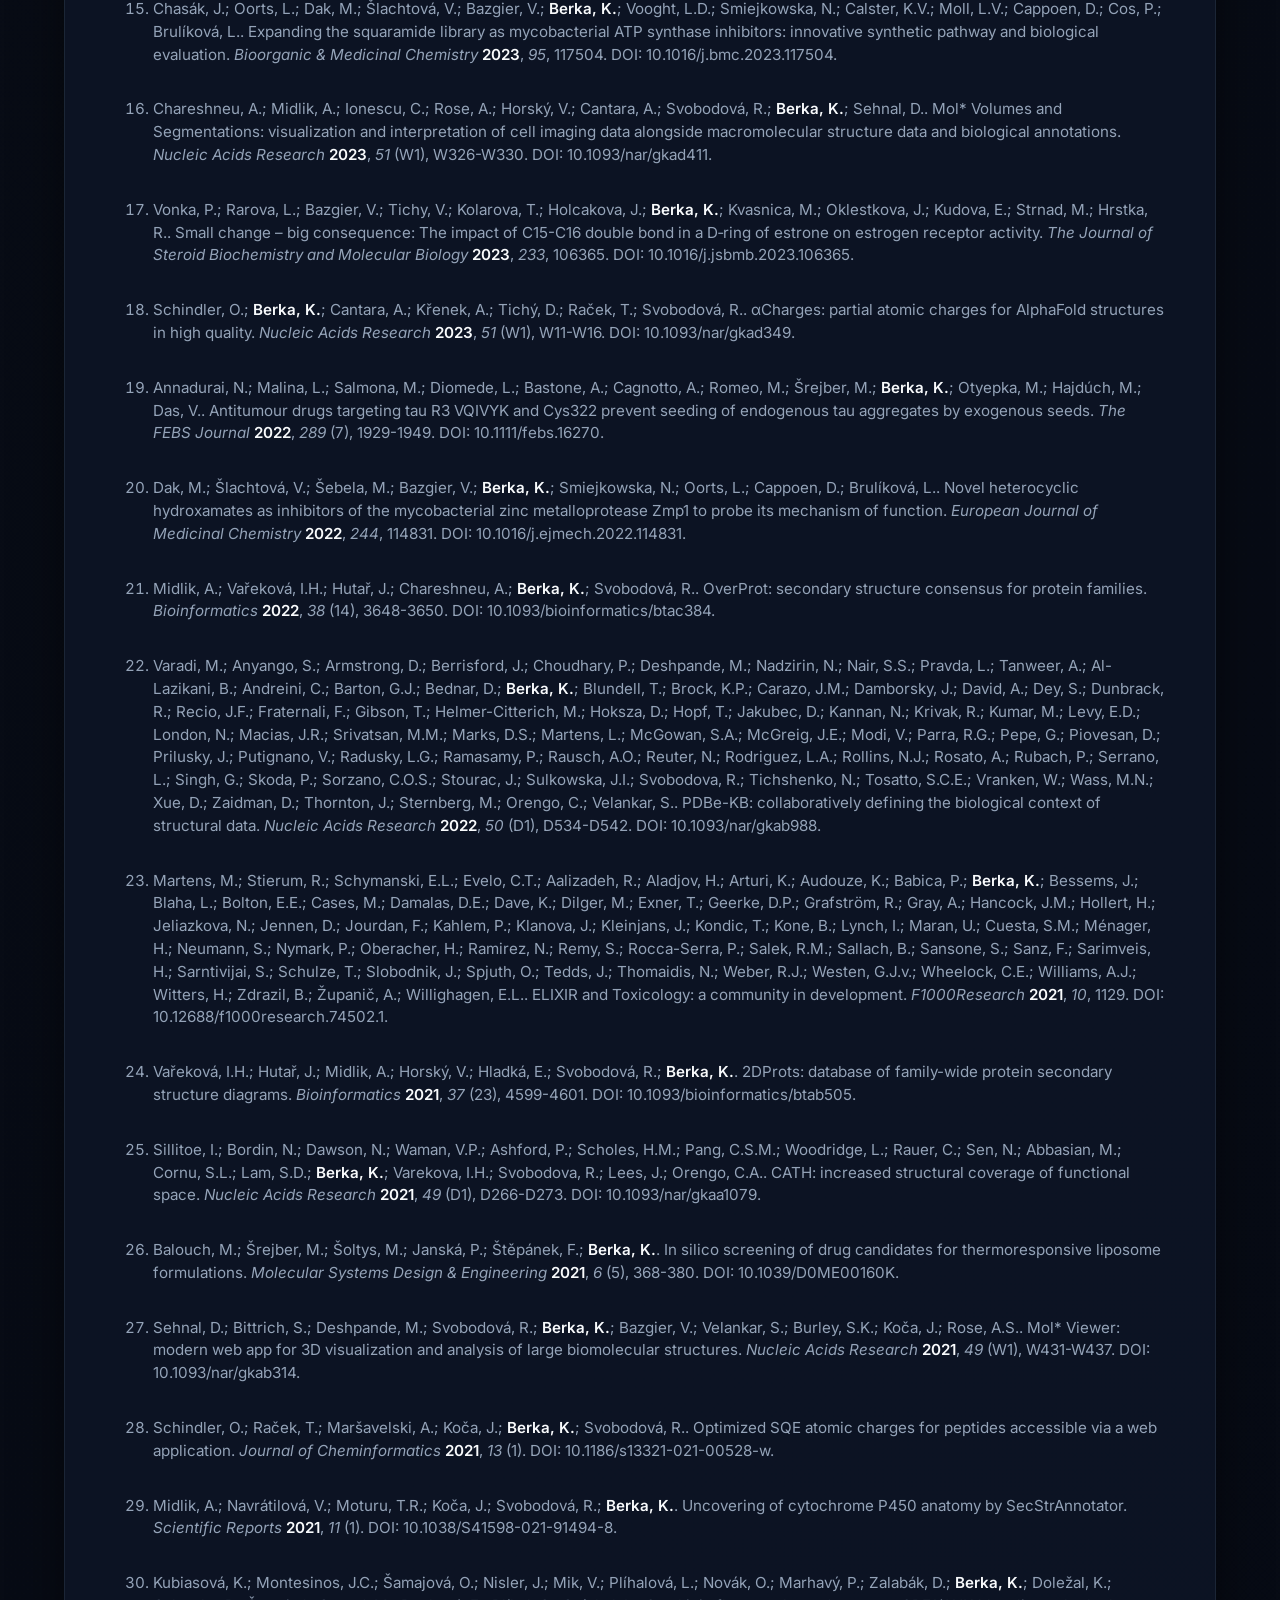
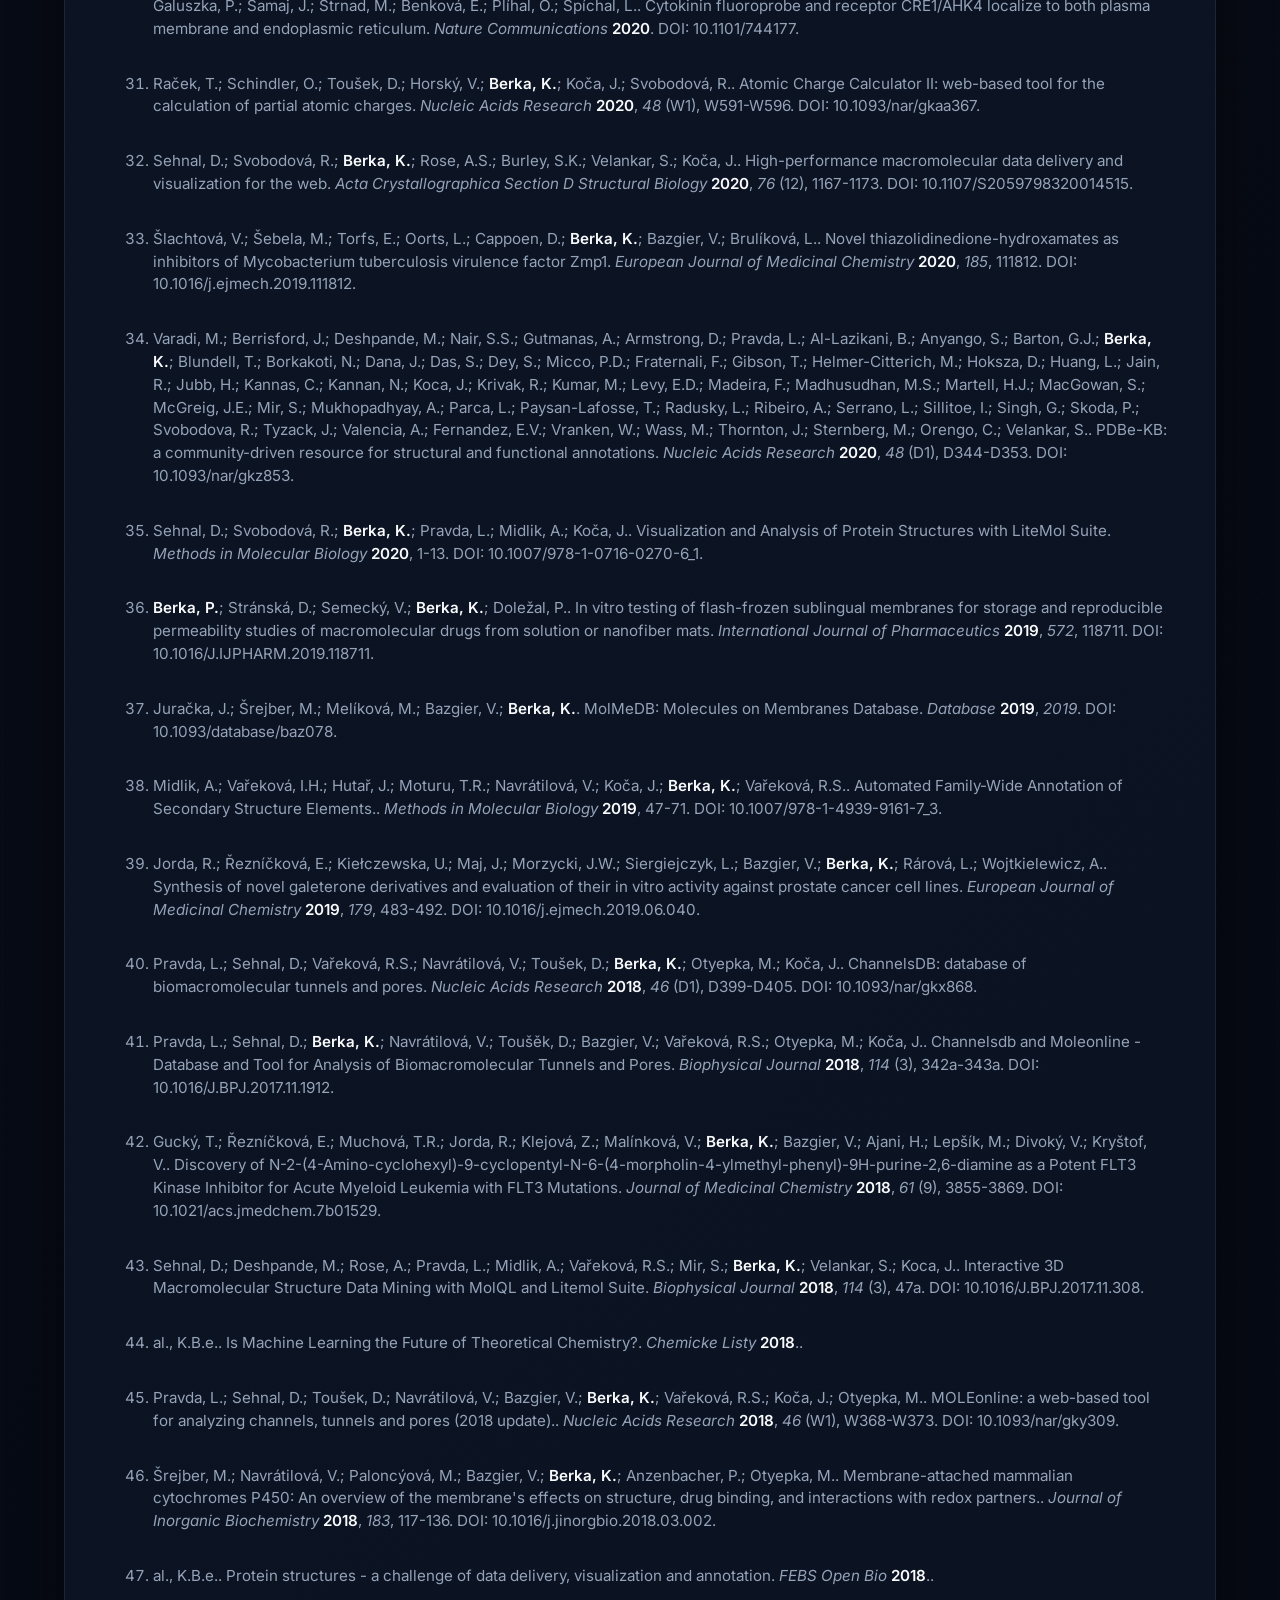
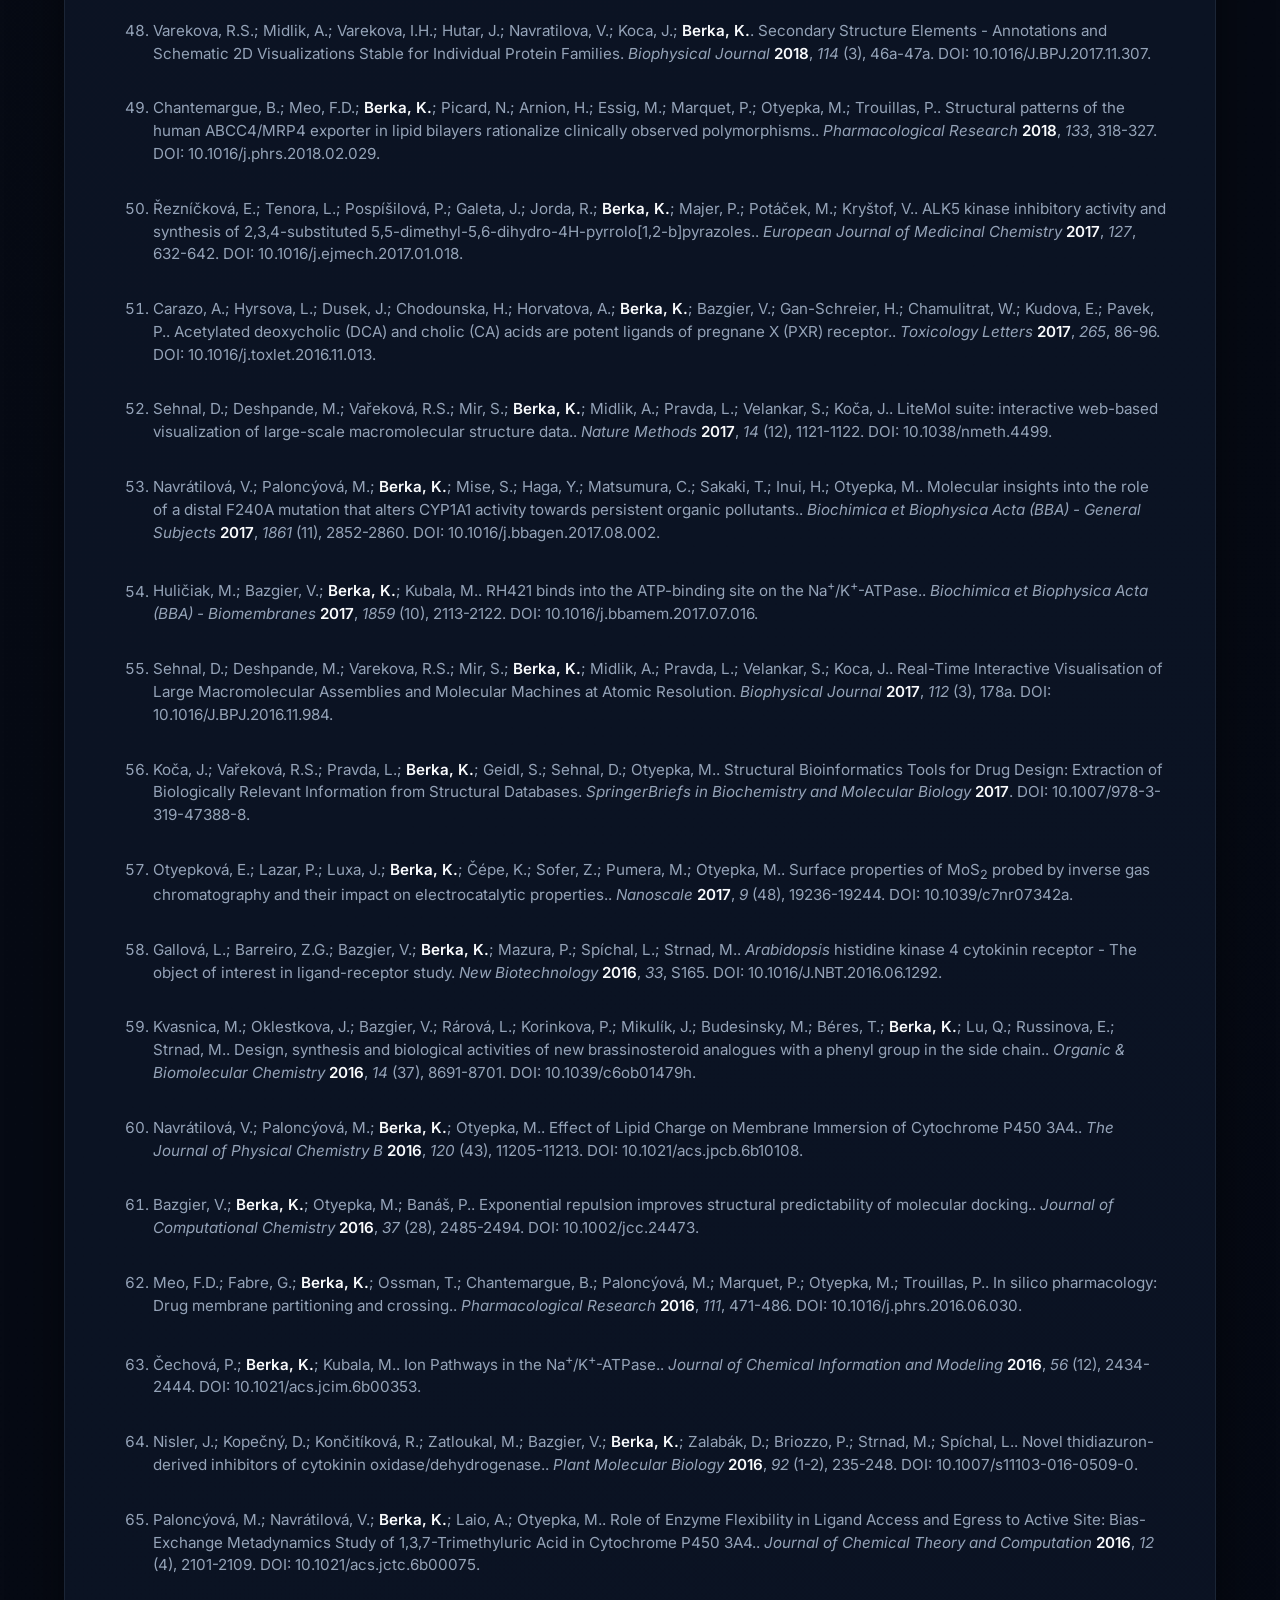
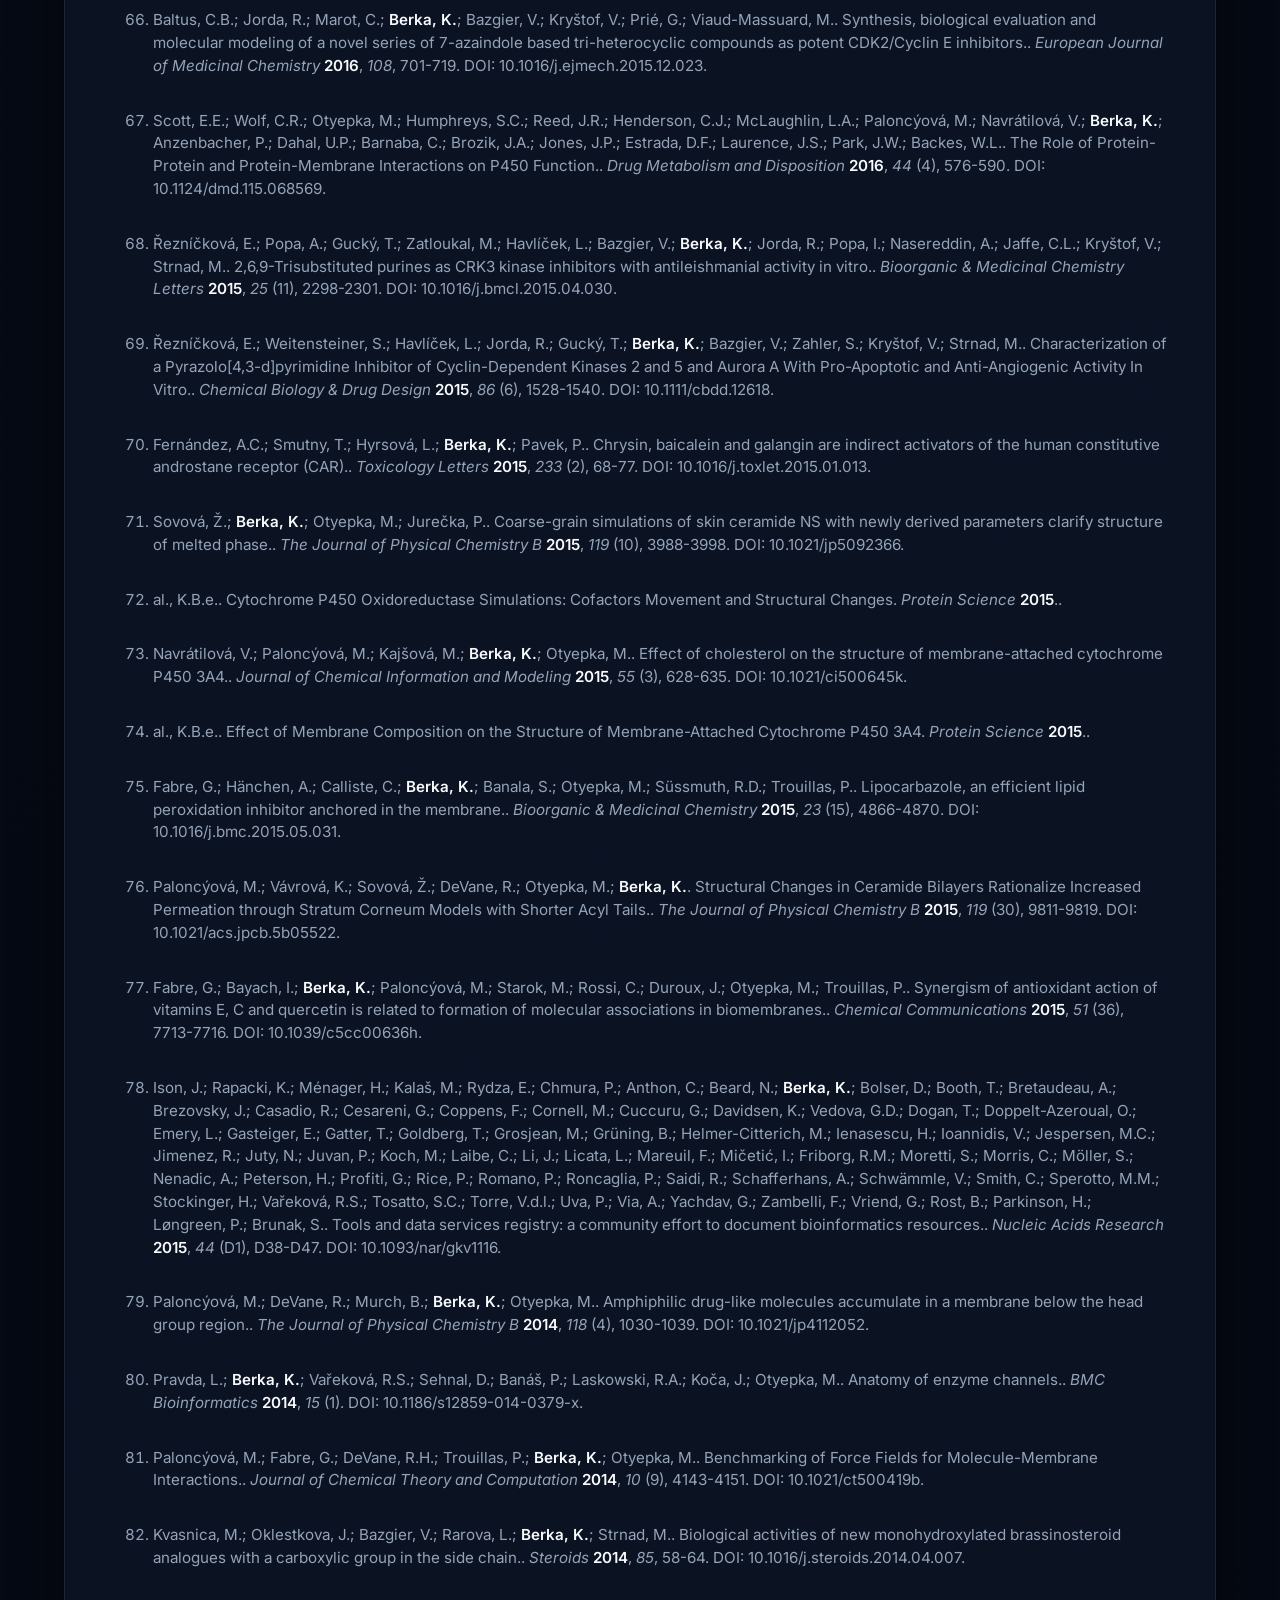
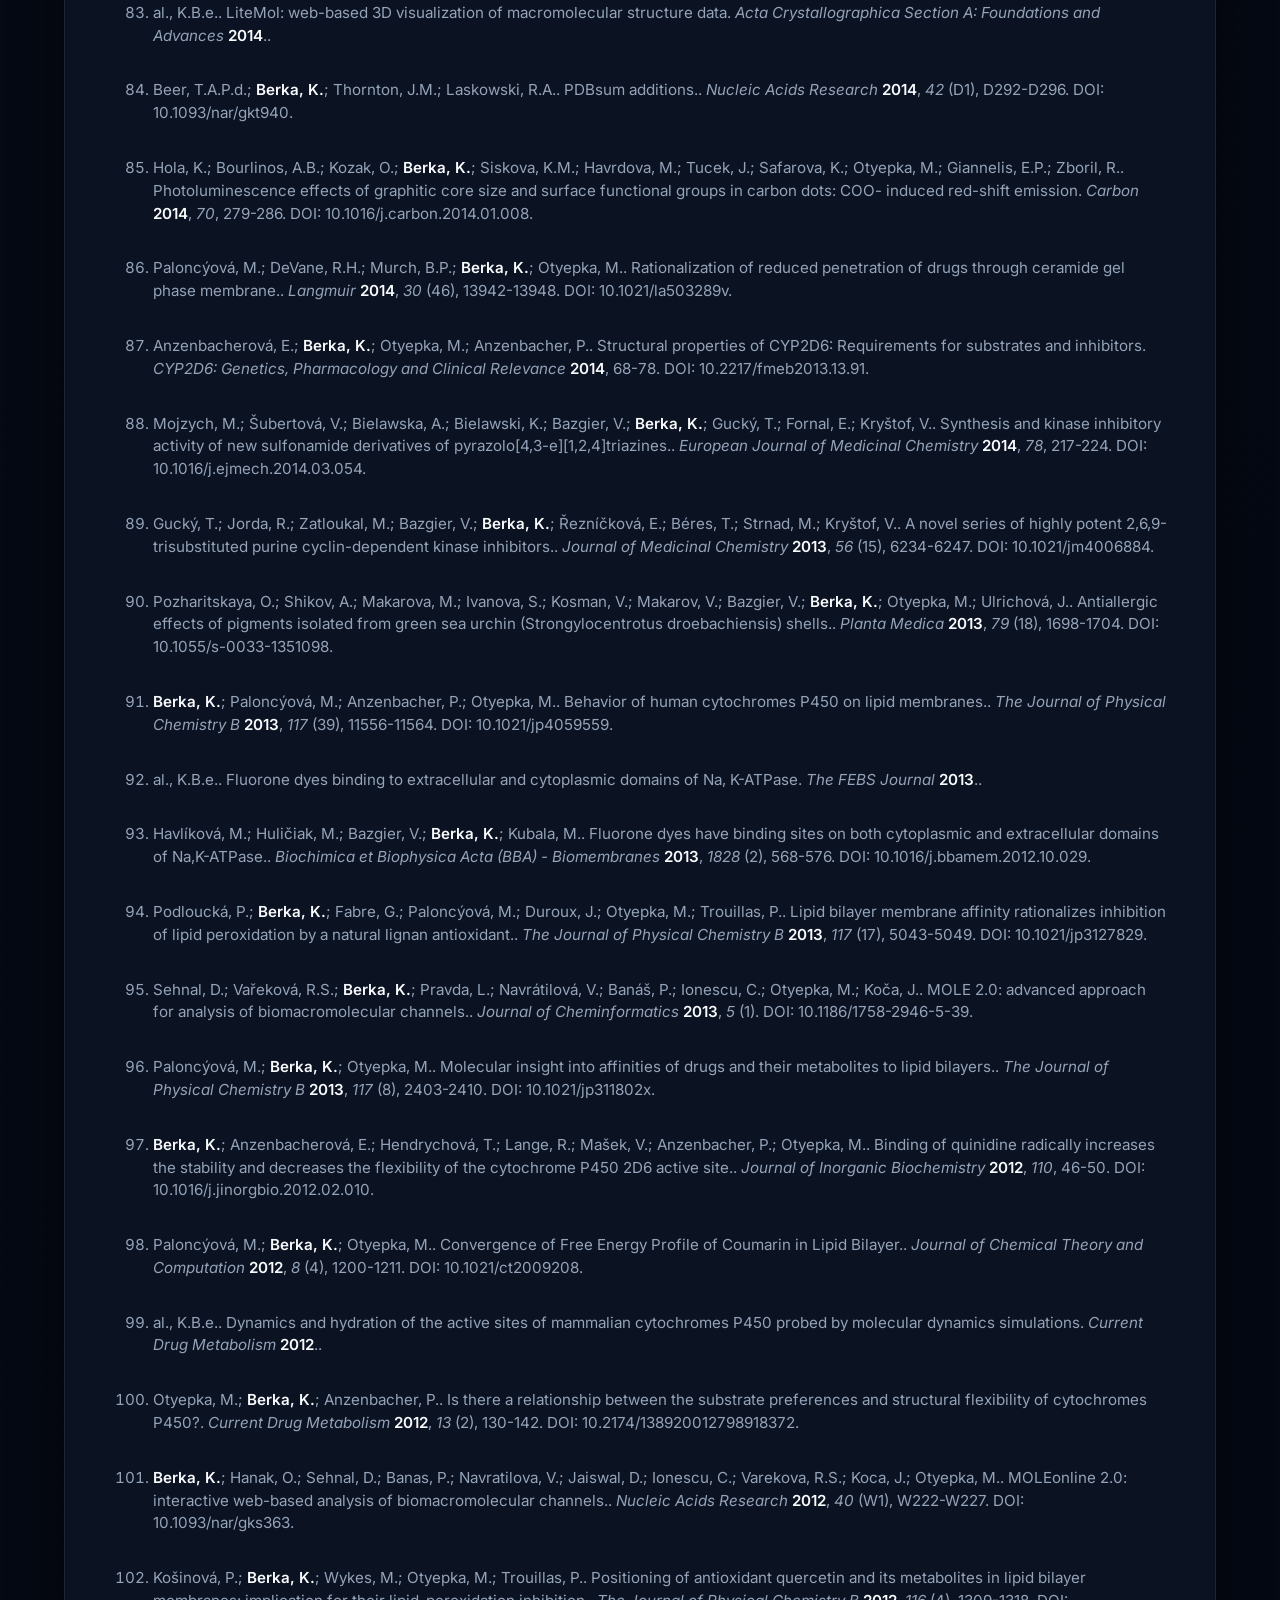
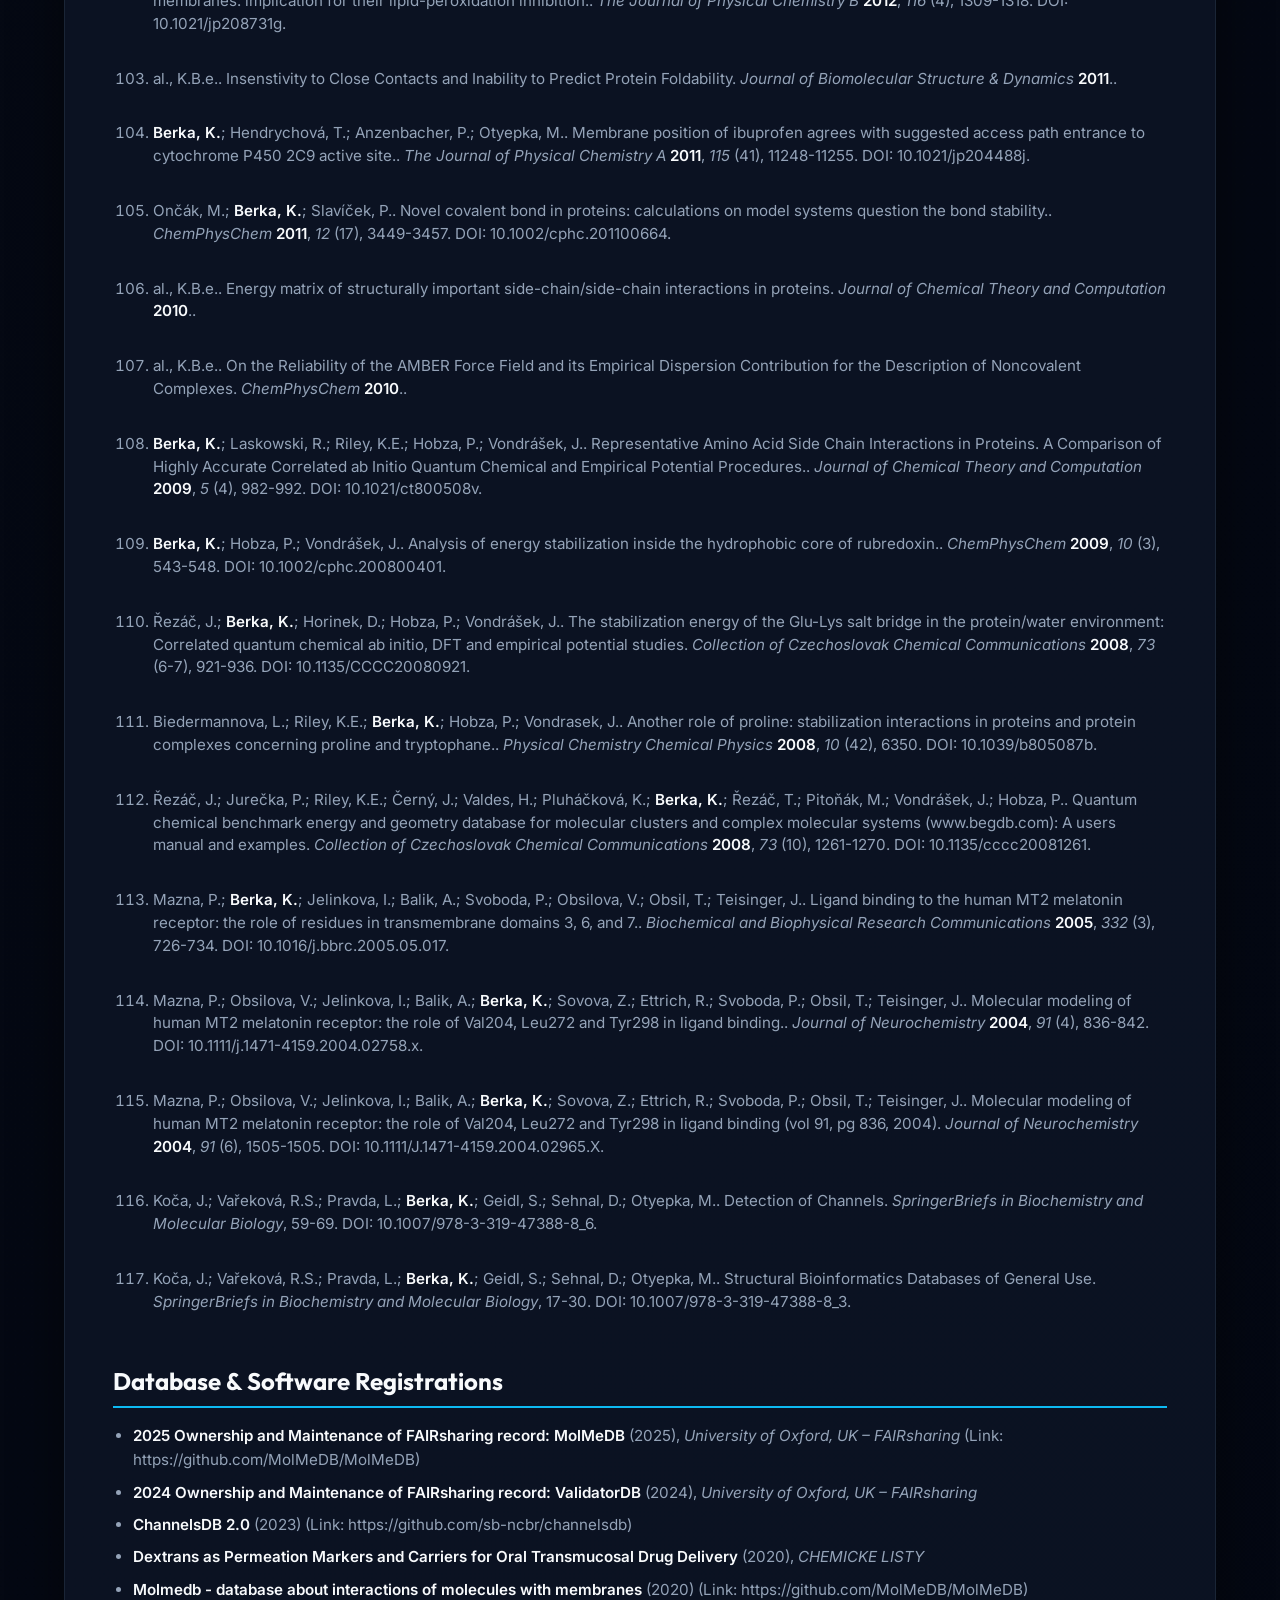
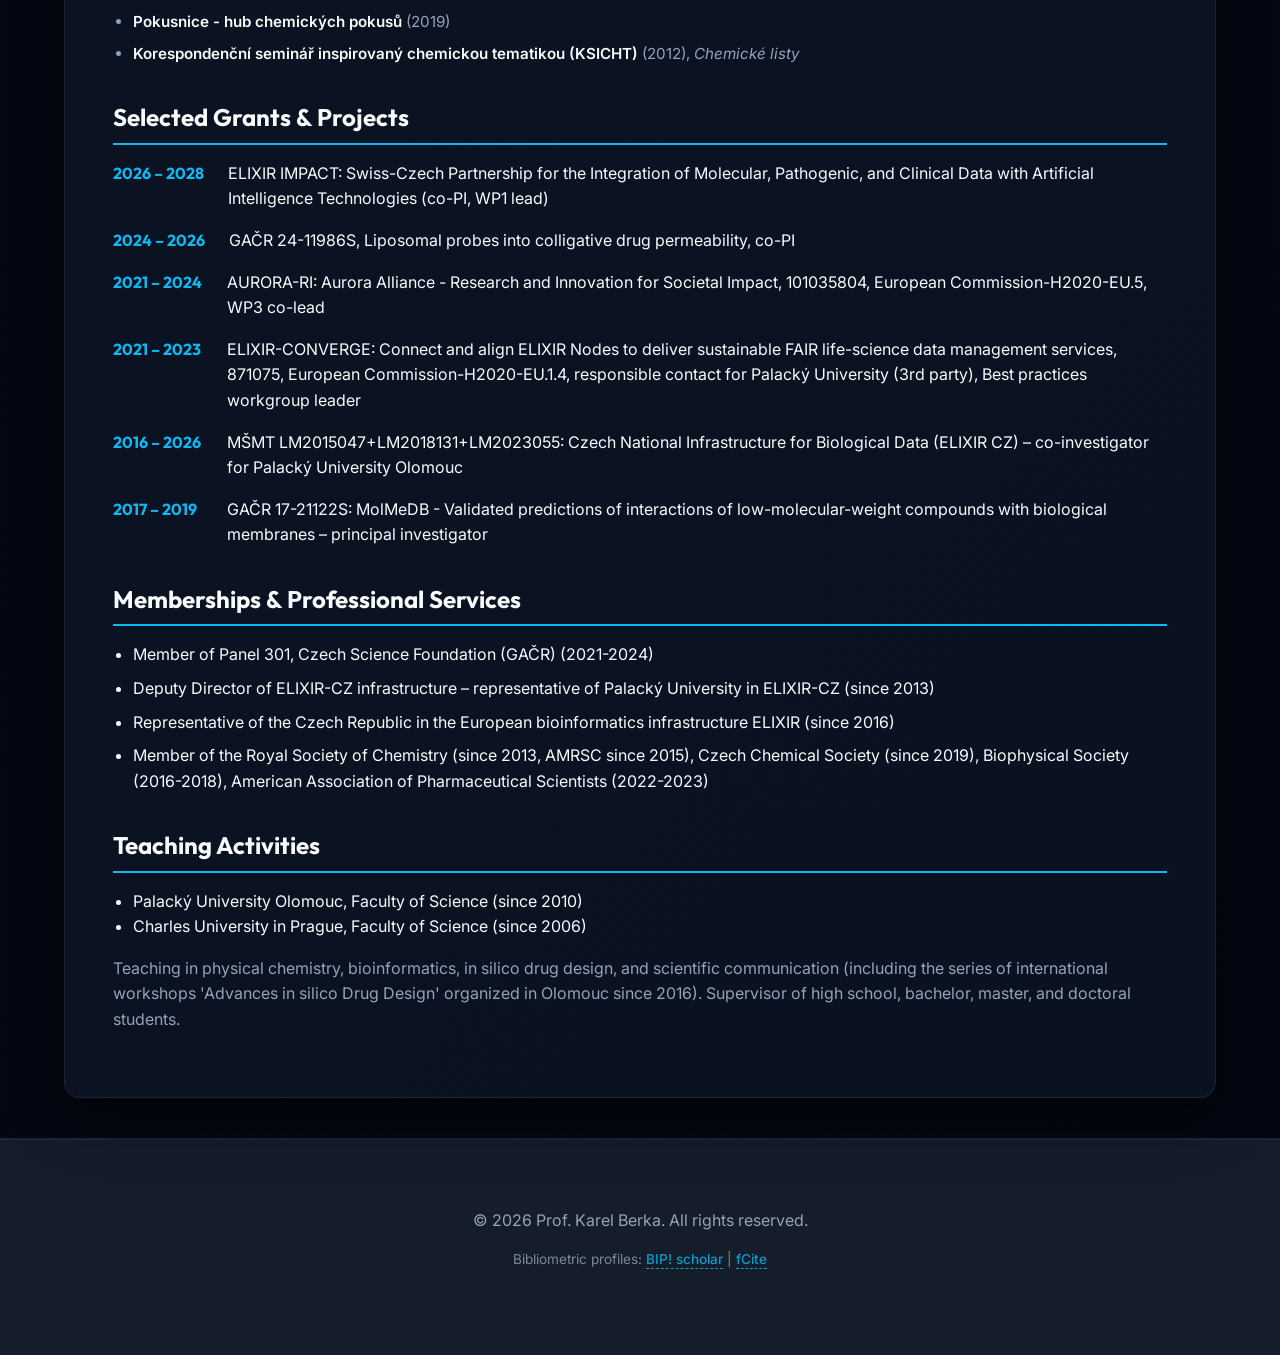
==== commit 2197df08: "Move BIP scholar to the footnote and add fCite link with ORCID ID" ====
--- a/cv.html
+++ b/cv.html
@@ -327,7 +327,11 @@
 
     <footer>
         <div class="container" style="text-align: center; padding: 20px 0;">
-            <p>&copy; 2026 Prof. Karel Berka. All rights reserved.</p>
+            <p>&copy; 2026 Prof. Karel Berka. <span class="lang-en">All rights reserved.</span><span class="lang-cs" style="display: none;">Všechna práva vyhrazena.</span></p>
+            <p style="font-size: 0.85rem; opacity: 0.8; margin-top: 8px;">
+                <span class="lang-en">Bibliometric profiles: <a href="https://bip.imsi.athenarc.gr/scholar/profile/0000-0001-9472-2589" target="_blank" rel="noopener" class="inline-link">BIP! scholar</a> | <a href="https://fcite.org/0000-0001-9472-2589.html" target="_blank" rel="noopener" class="inline-link">fCite</a></span>
+                <span class="lang-cs" style="display: none;">Bibliometrické profily: <a href="https://bip.imsi.athenarc.gr/scholar/profile/0000-0001-9472-2589" target="_blank" rel="noopener" class="inline-link">BIP! scholar</a> | <a href="https://fcite.org/0000-0001-9472-2589.html" target="_blank" rel="noopener" class="inline-link">fCite</a></span>
+            </p>
         </div>
     </footer>
 
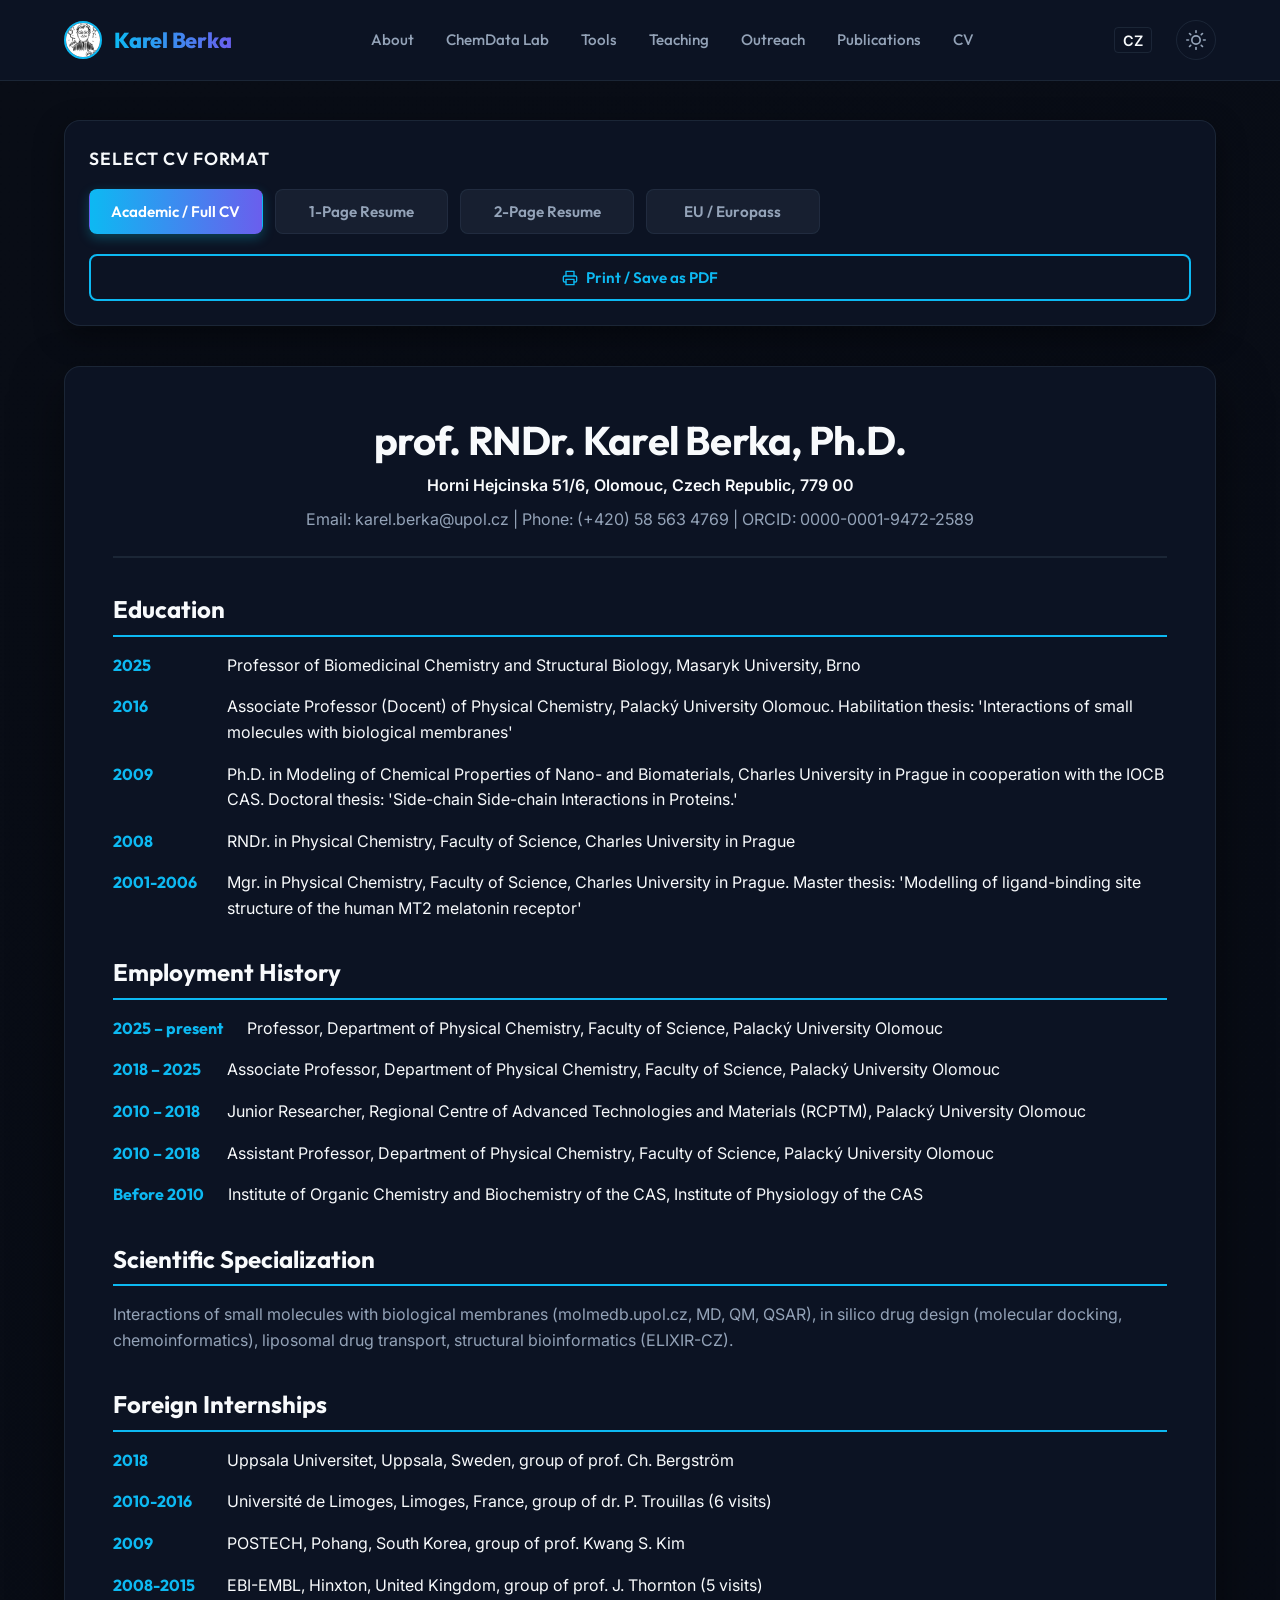
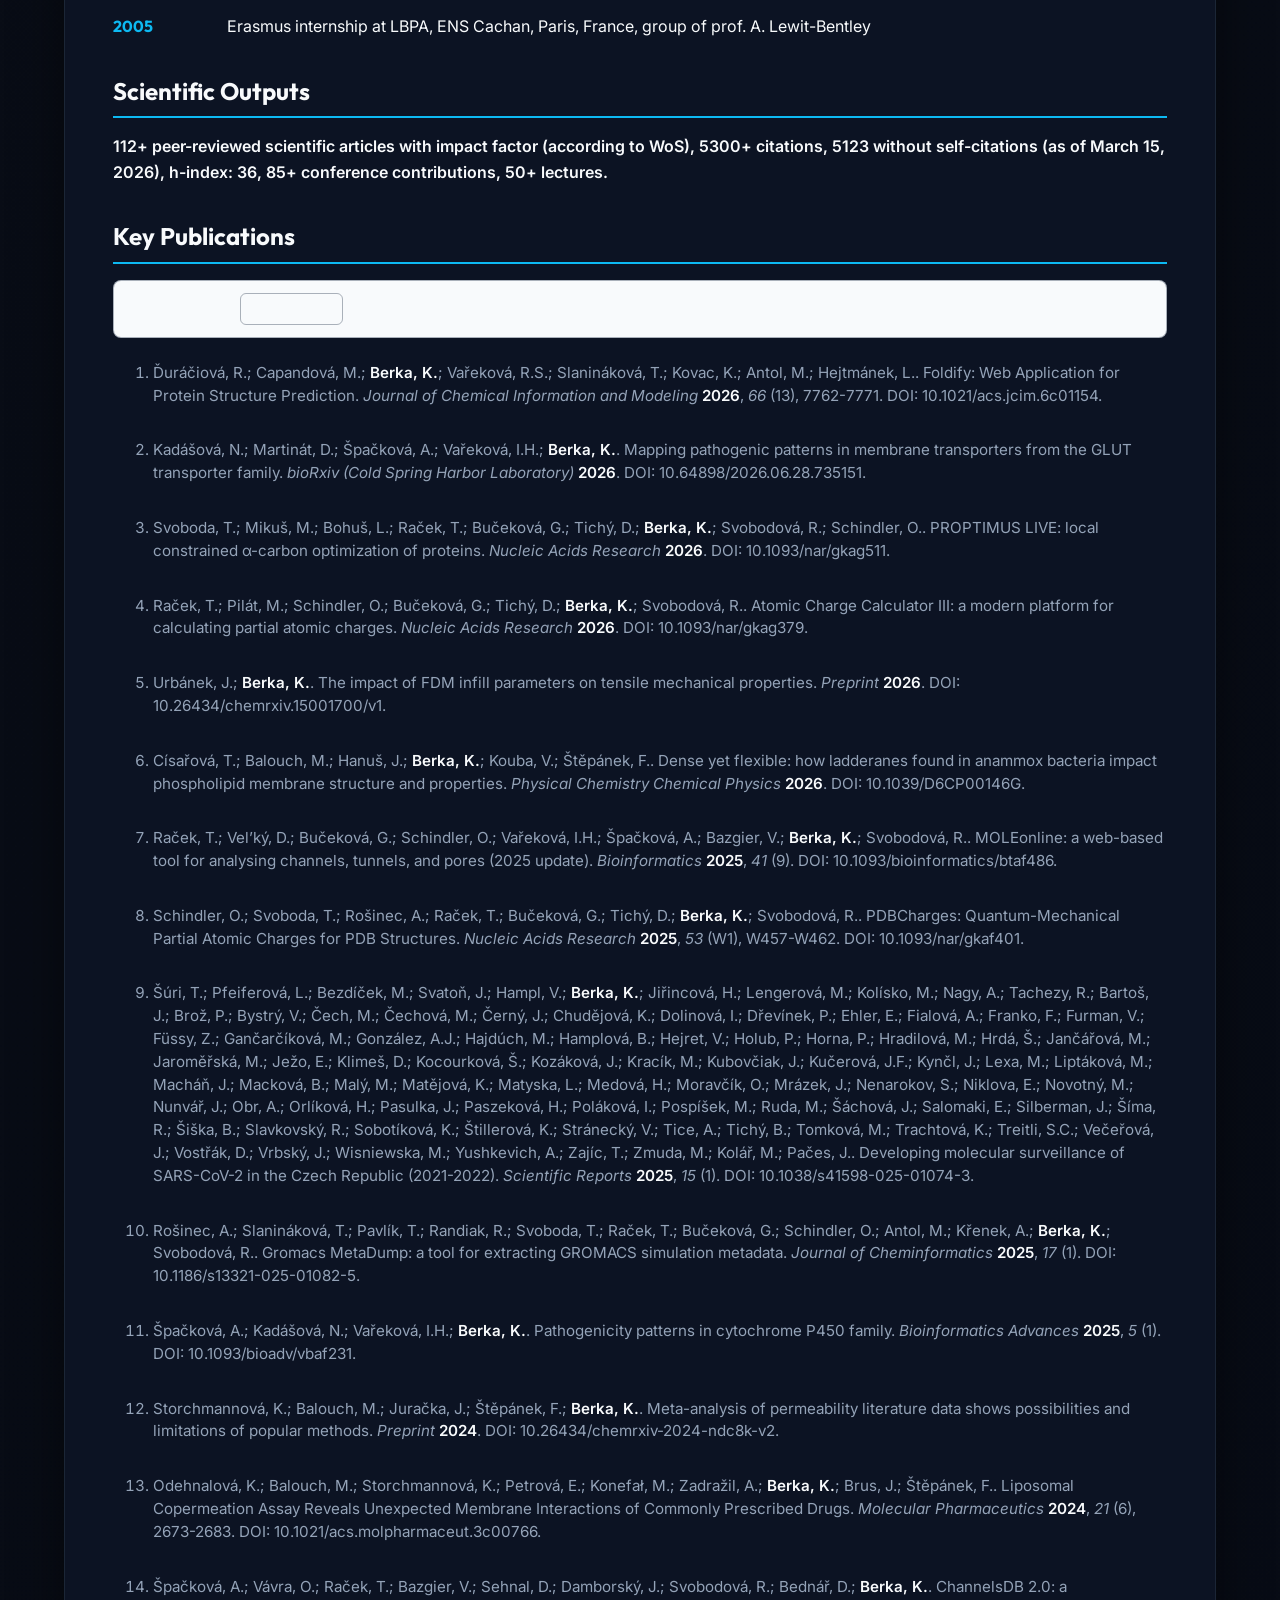
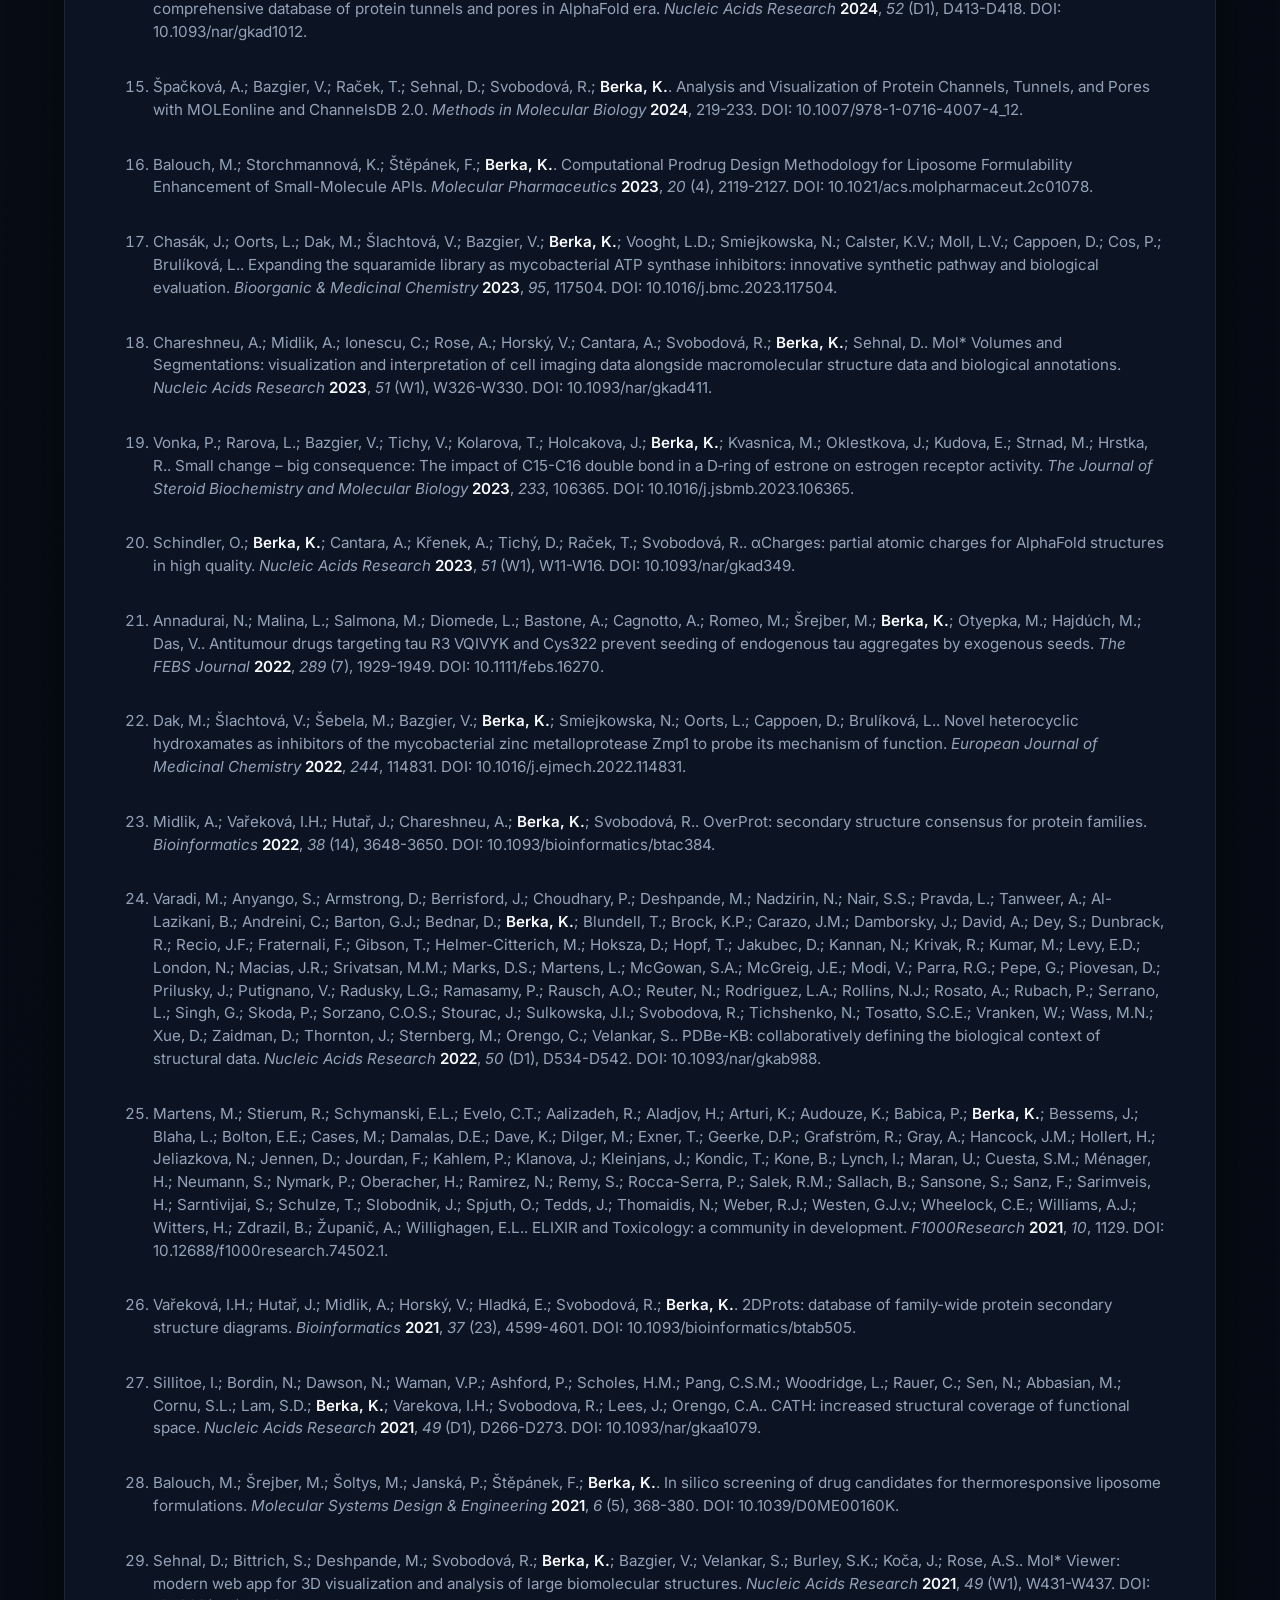
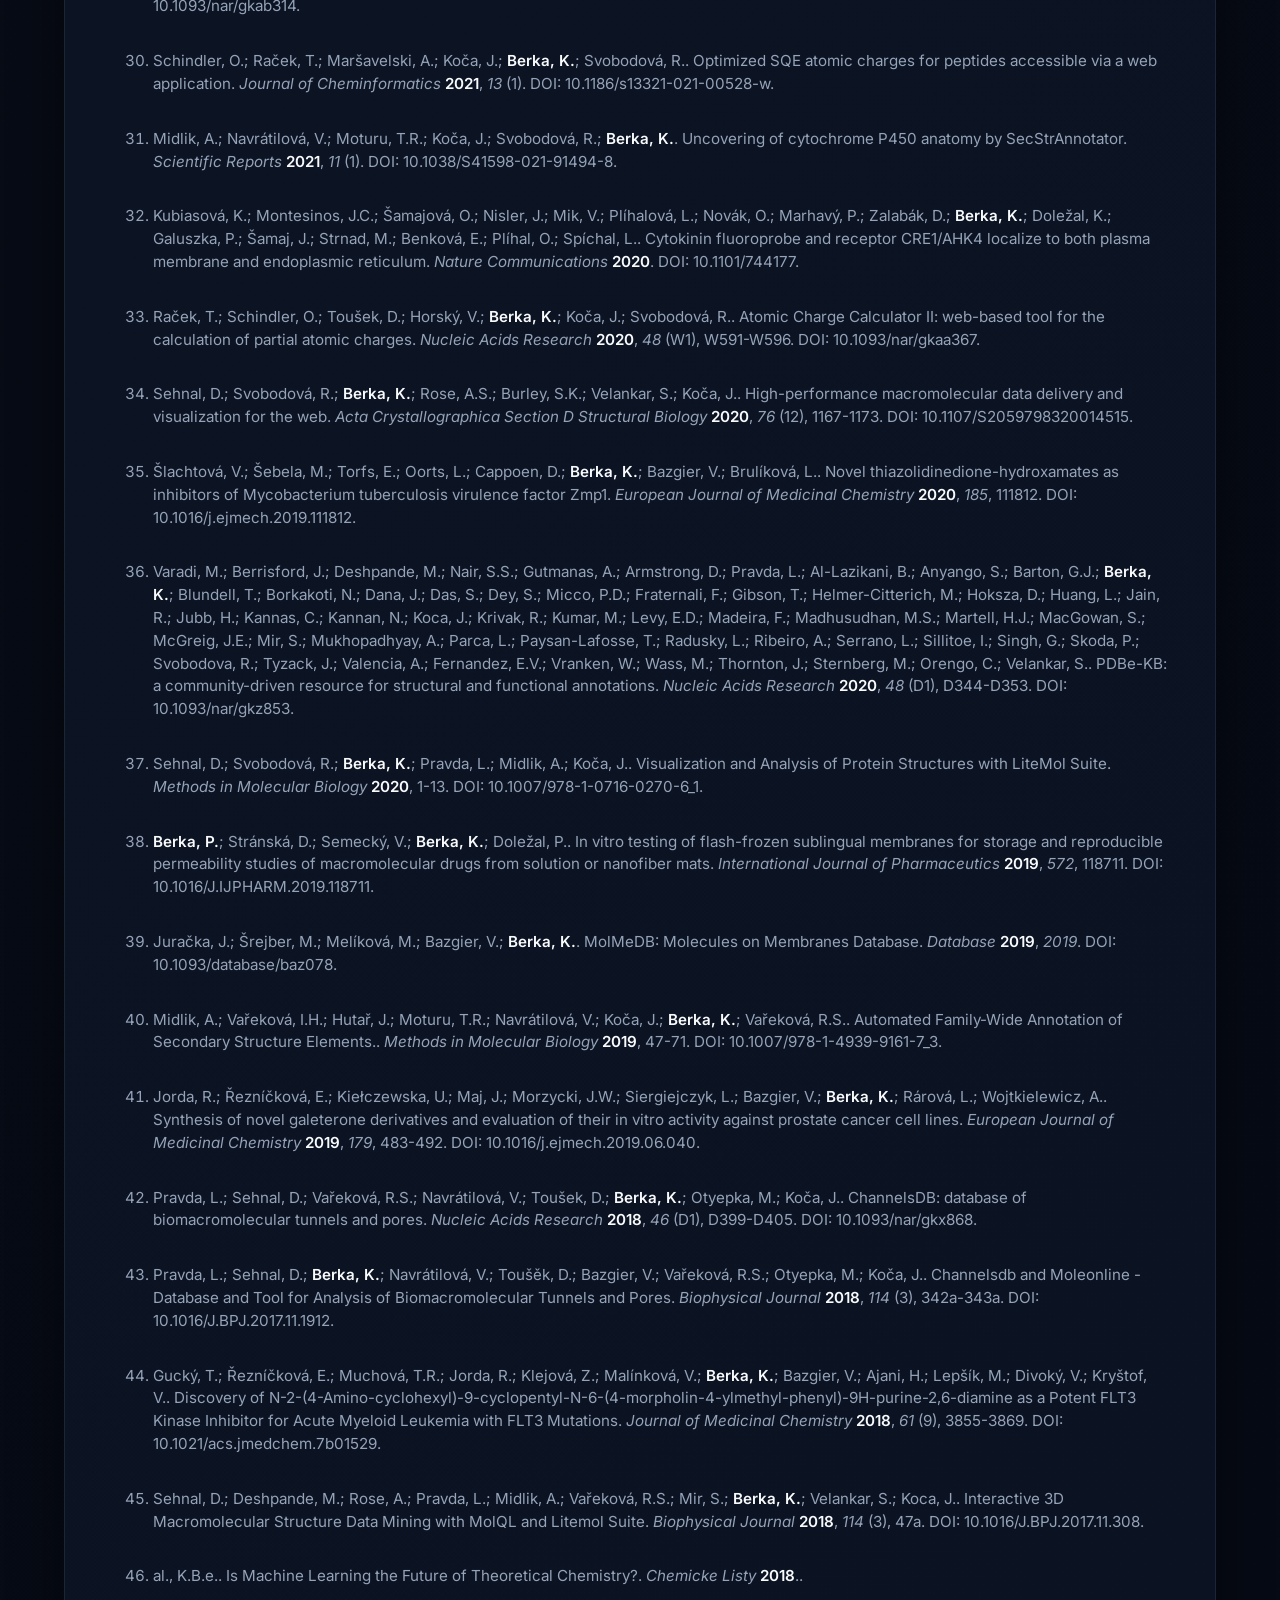
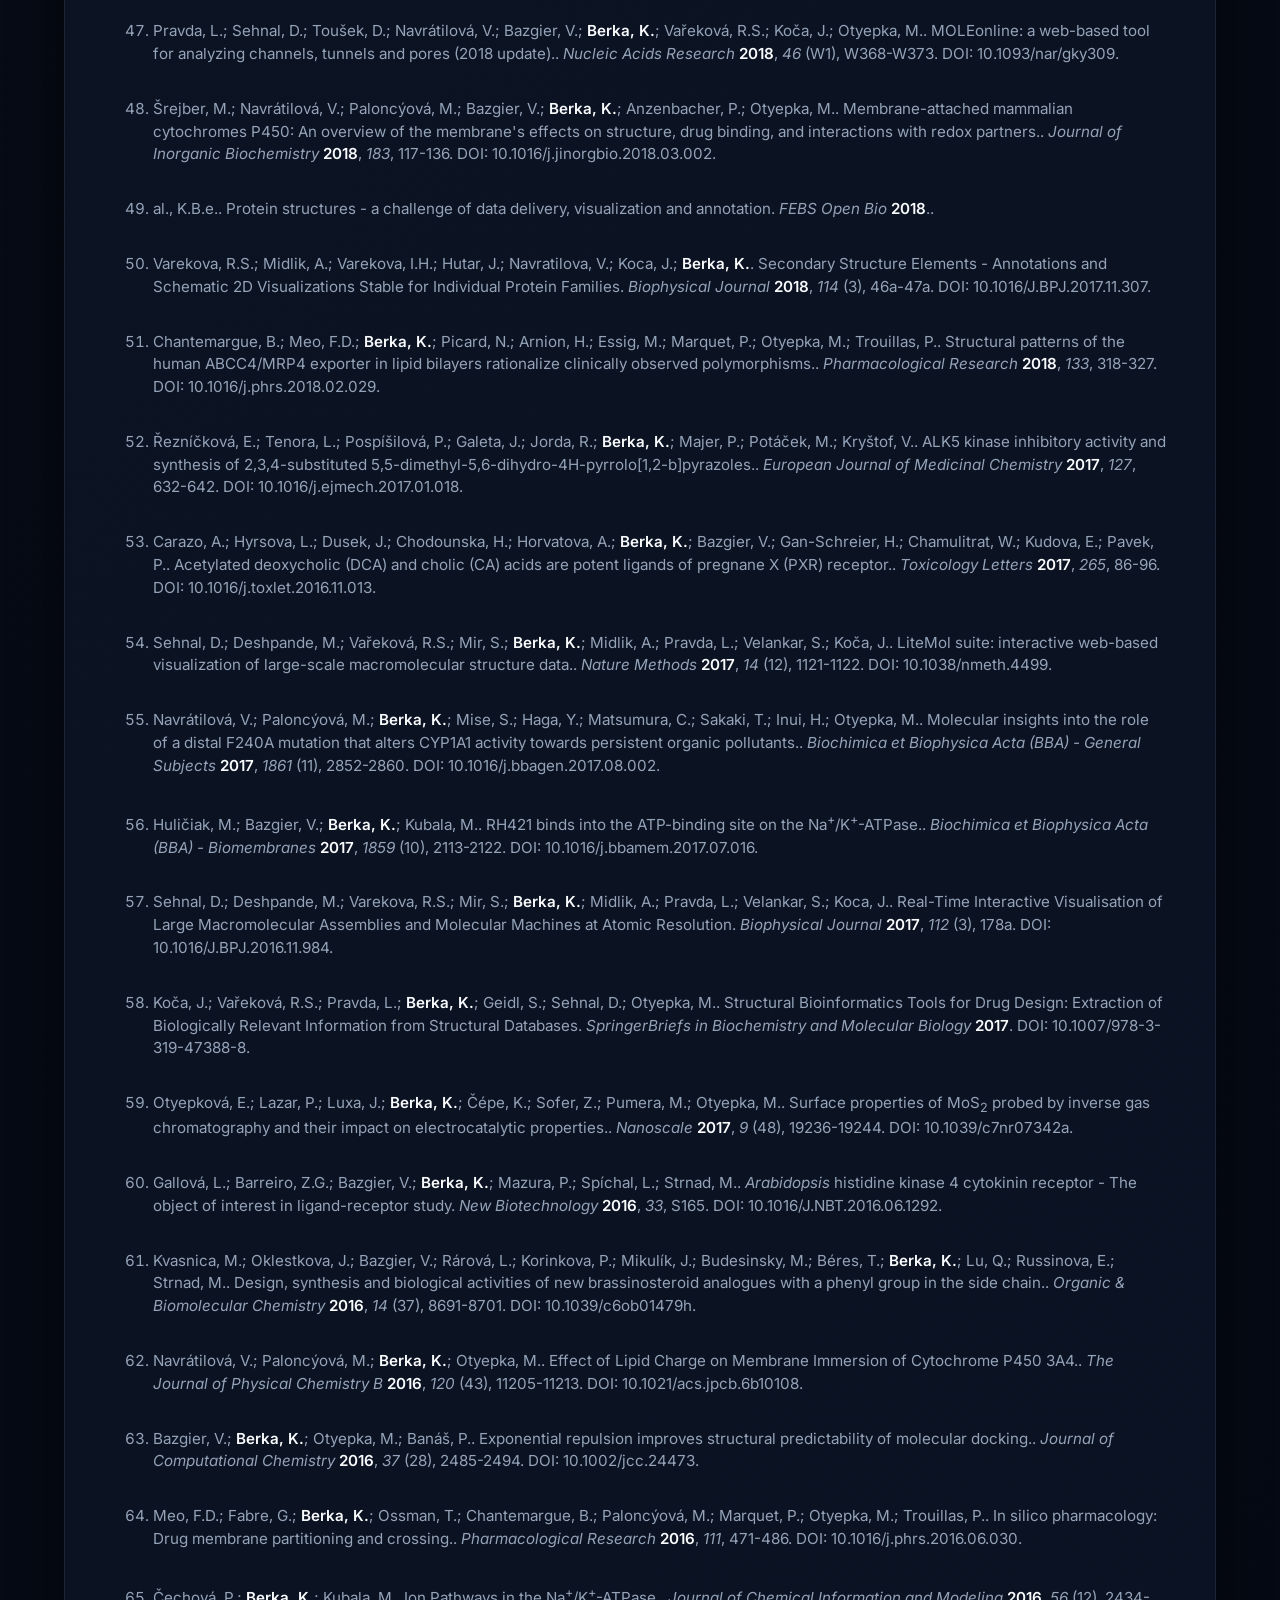
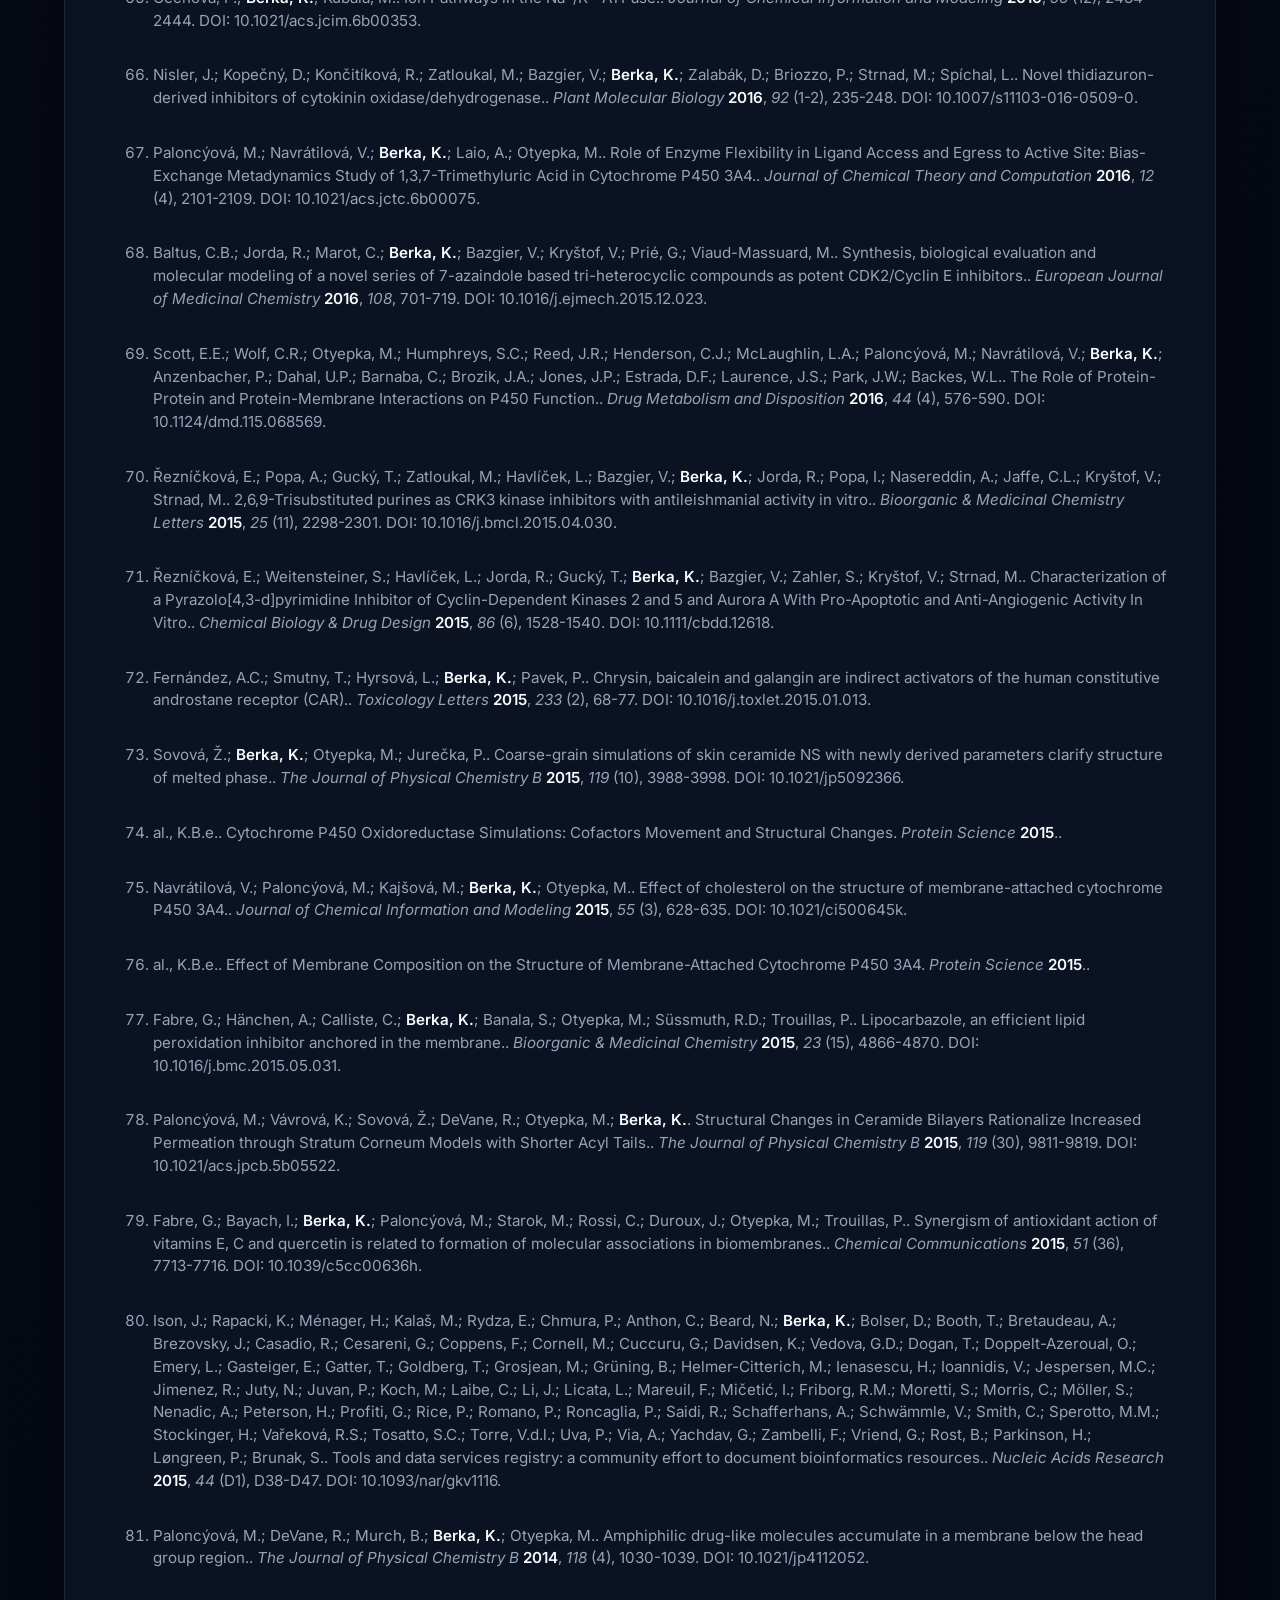
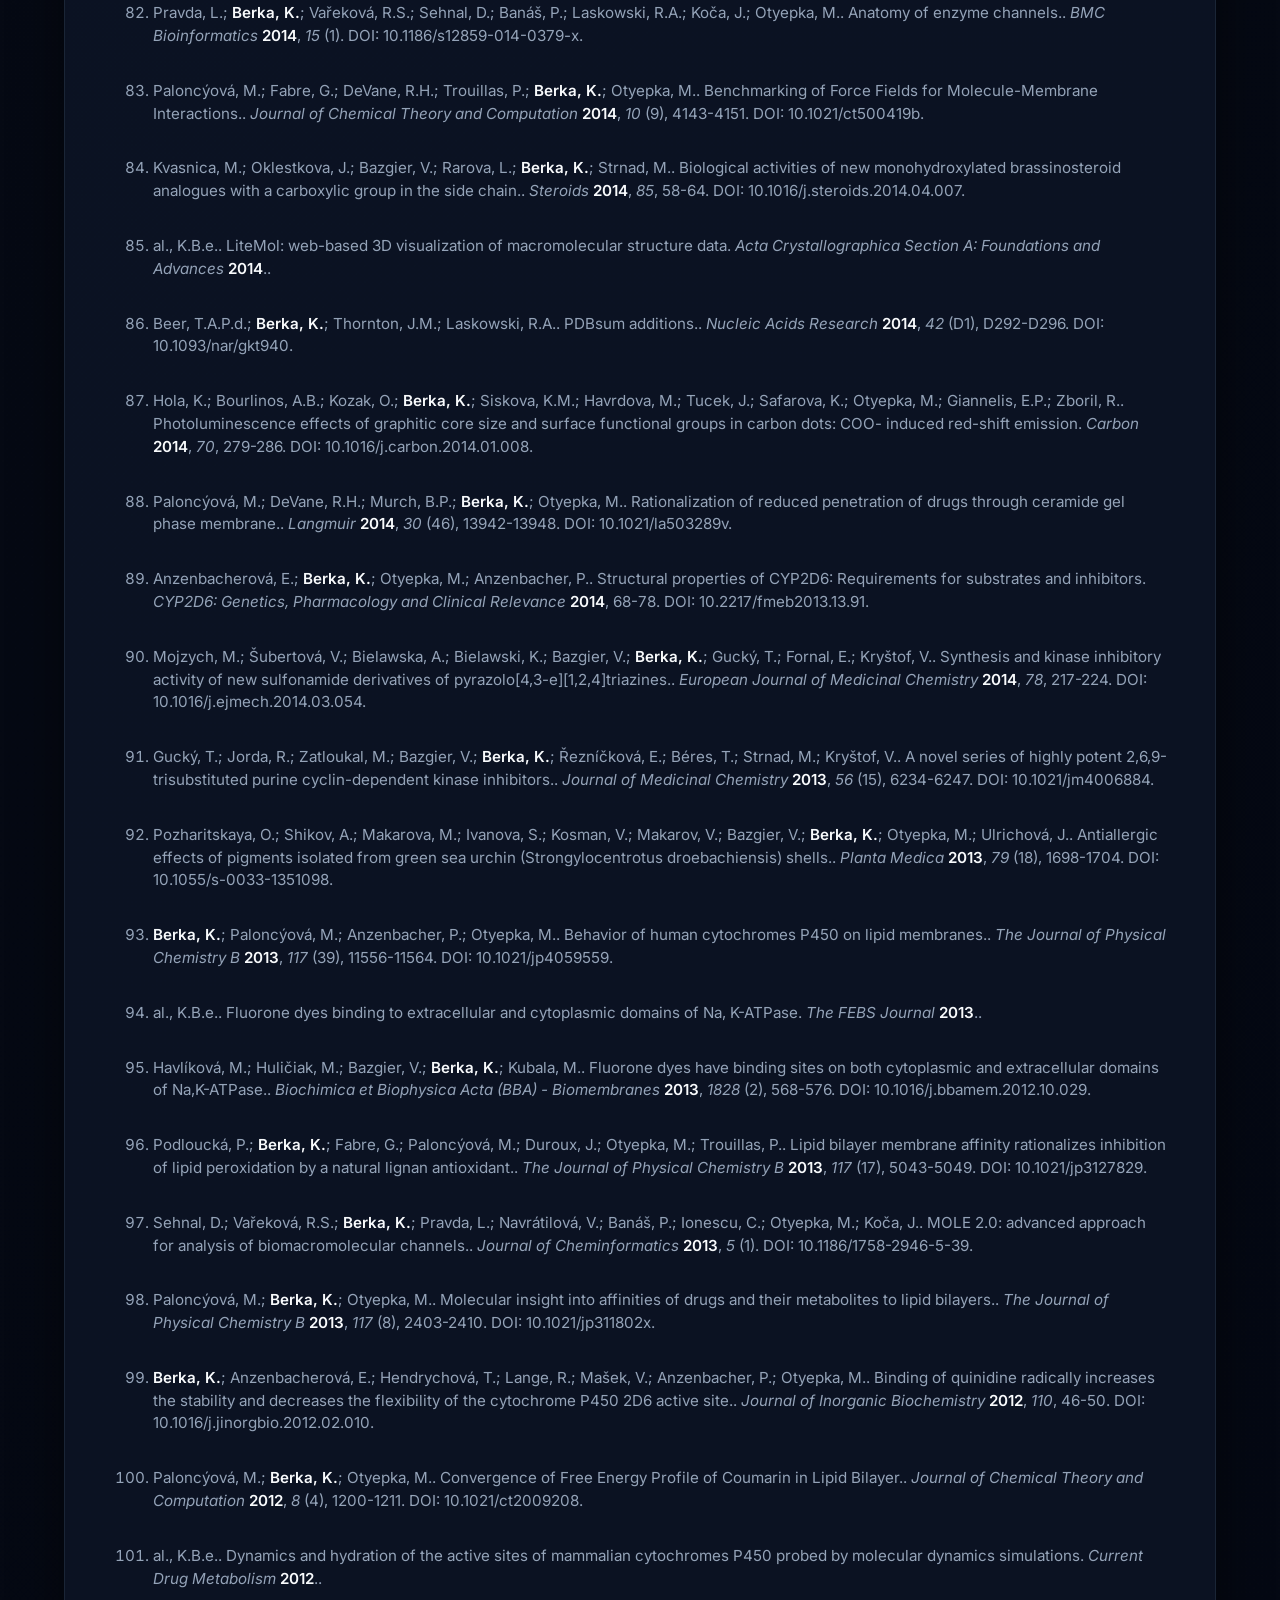
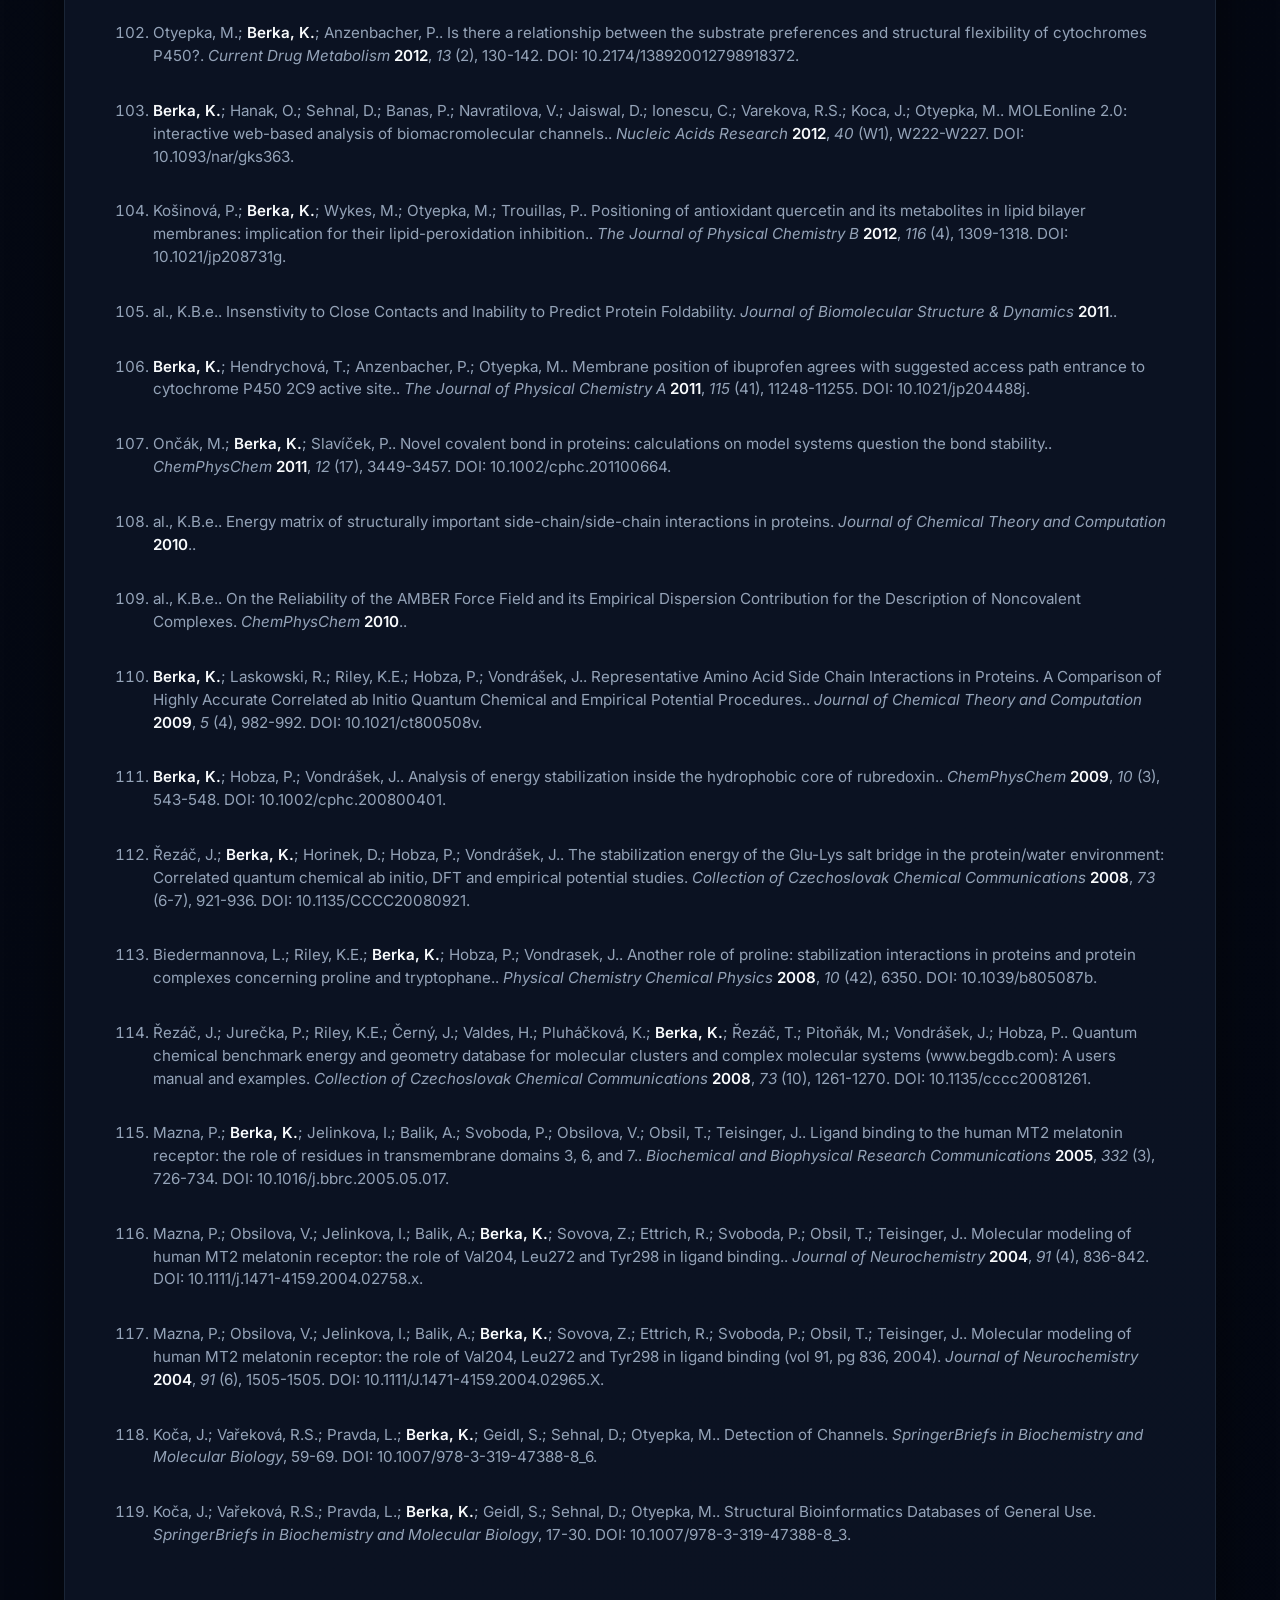
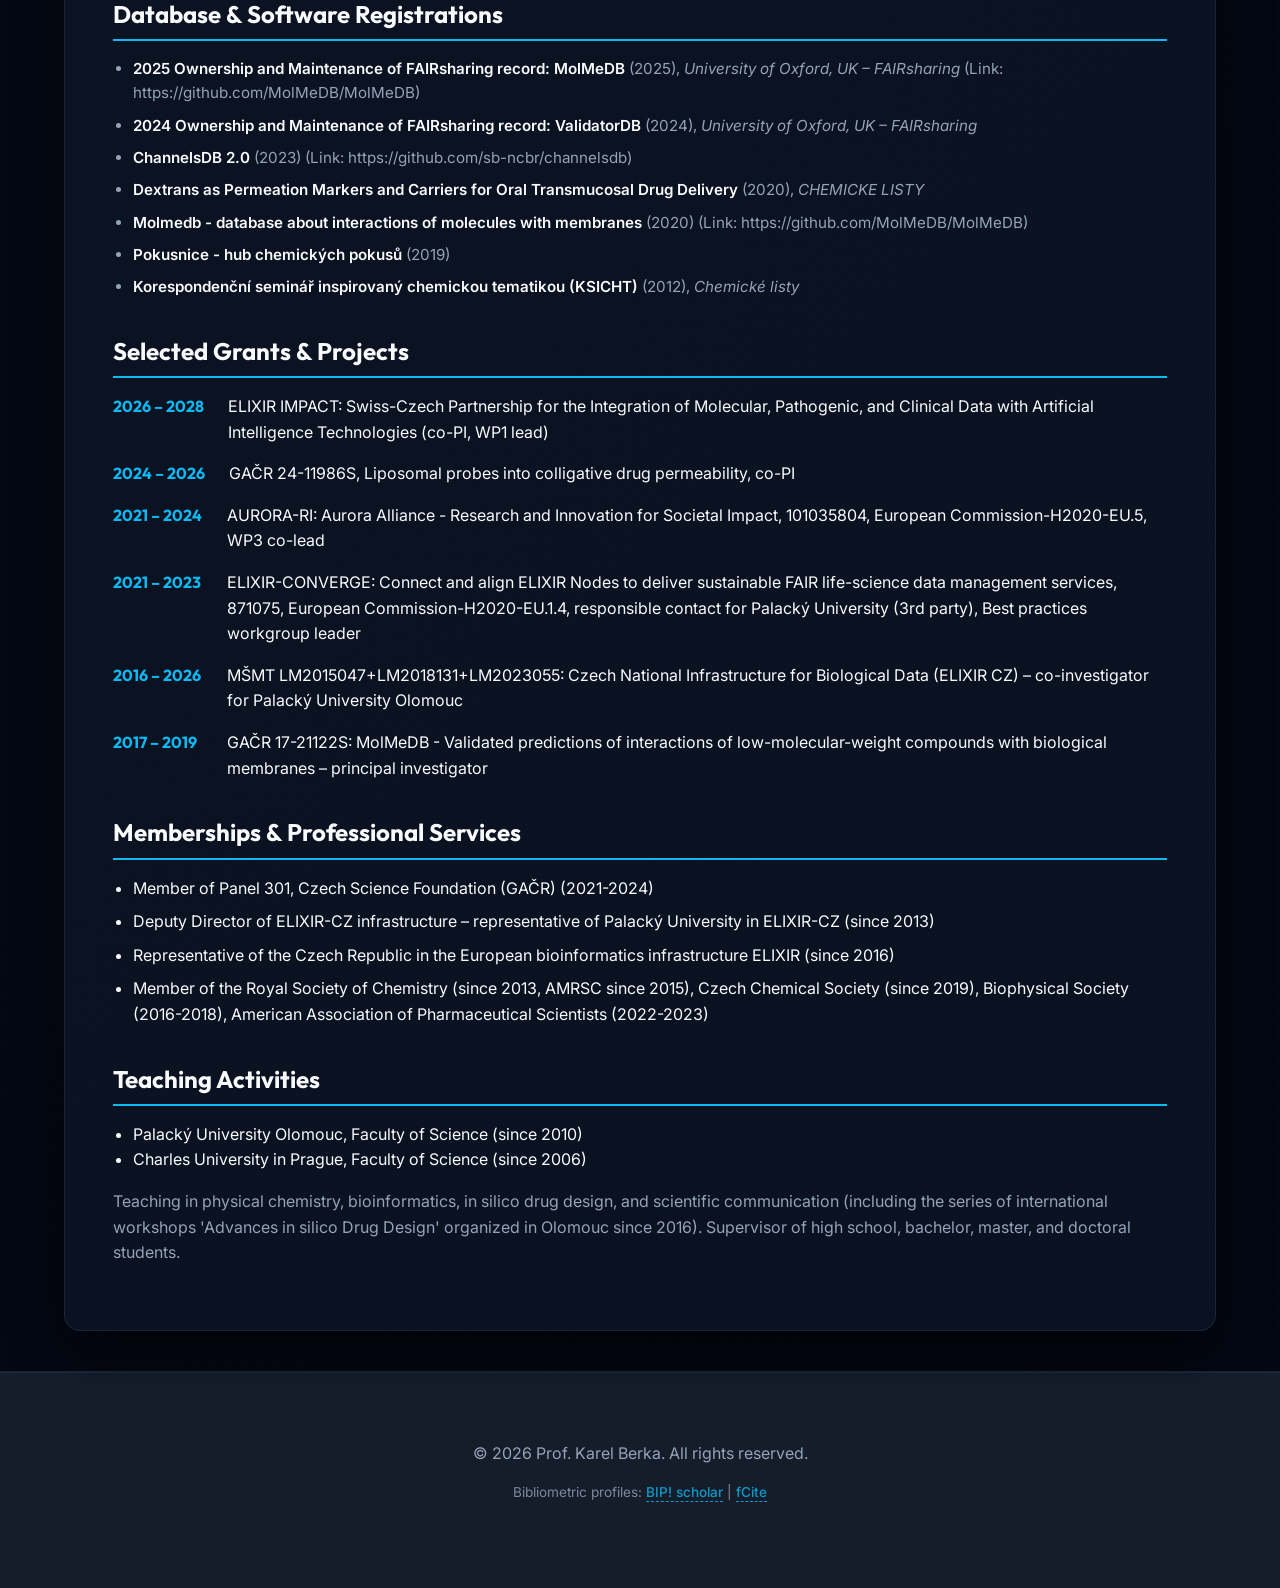
==== commit aecbf0cd: "Add publication year filter selection and web app link buttons across site" ====
--- a/cv.html
+++ b/cv.html
@@ -829,7 +829,45 @@
                     `;
                 }
 
-                renderTarget.innerHTML = html;
+                
+            renderTarget.innerHTML = html;
+
+            // Add Year filter support to CV publications
+            const pubListElem = renderTarget.querySelector('.cv-pub-list');
+            if (pubListElem) {
+                const pubFilterContainer = document.createElement('div');
+                pubFilterContainer.className = 'cv-year-filter-box';
+                pubFilterContainer.style.cssText = 'margin-bottom: 20px; display: flex; align-items: center; gap: 12px; flex-wrap: wrap; background: var(--bg-tertiary, #f8fafc); padding: 12px 16px; border-radius: 8px; border: 1px solid var(--border-color, #e2e8f0);';
+                pubFilterContainer.innerHTML = `
+                    <label for="cv-pub-year-select" style="font-weight: 600; font-size: 0.9rem; color: var(--text-primary);">
+                        ${getLang() === 'cs' ? 'Filtrovat podle roku:' : 'Filter by Year:'}
+                    </label>
+                    <select id="cv-pub-year-select" style="padding: 6px 12px; border-radius: 6px; border: 1px solid var(--border-color); background: var(--bg-card); color: var(--text-primary); font-size: 0.9rem; font-weight: 500; cursor: pointer;">
+                        <option value="all">${getLang() === 'cs' ? 'Všechny roky' : 'All Years'}</option>
+                        ${Array.from(new Set(publicationsData.map(p => p.year).filter(Boolean))).sort().reverse().map(y => `<option value="${y}">${y}</option>`).join('')}
+                    </select>
+                `;
+                pubListElem.parentNode.insertBefore(pubFilterContainer, pubListElem);
+            }
+
+            // Re-render publications on year select change
+            document.addEventListener('change', (e) => {
+                if (e.target && e.target.id === 'cv-pub-year-select') {
+                    const selectedYear = e.target.value;
+                    const listElem = document.querySelector('.cv-pub-list');
+                    if (listElem) {
+                        const items = listElem.querySelectorAll('.cv-pub-item');
+                        items.forEach(item => {
+                            const text = item.textContent;
+                            if (selectedYear === 'all' || text.includes(` ${selectedYear}.`) || text.includes(` (${selectedYear})`) || text.includes(` ${selectedYear},`)) {
+                                item.style.display = '';
+                            } else {
+                                item.style.display = 'none';
+                            }
+                        });
+                    }
+                }
+            });
             }
 
             // Set up format switches
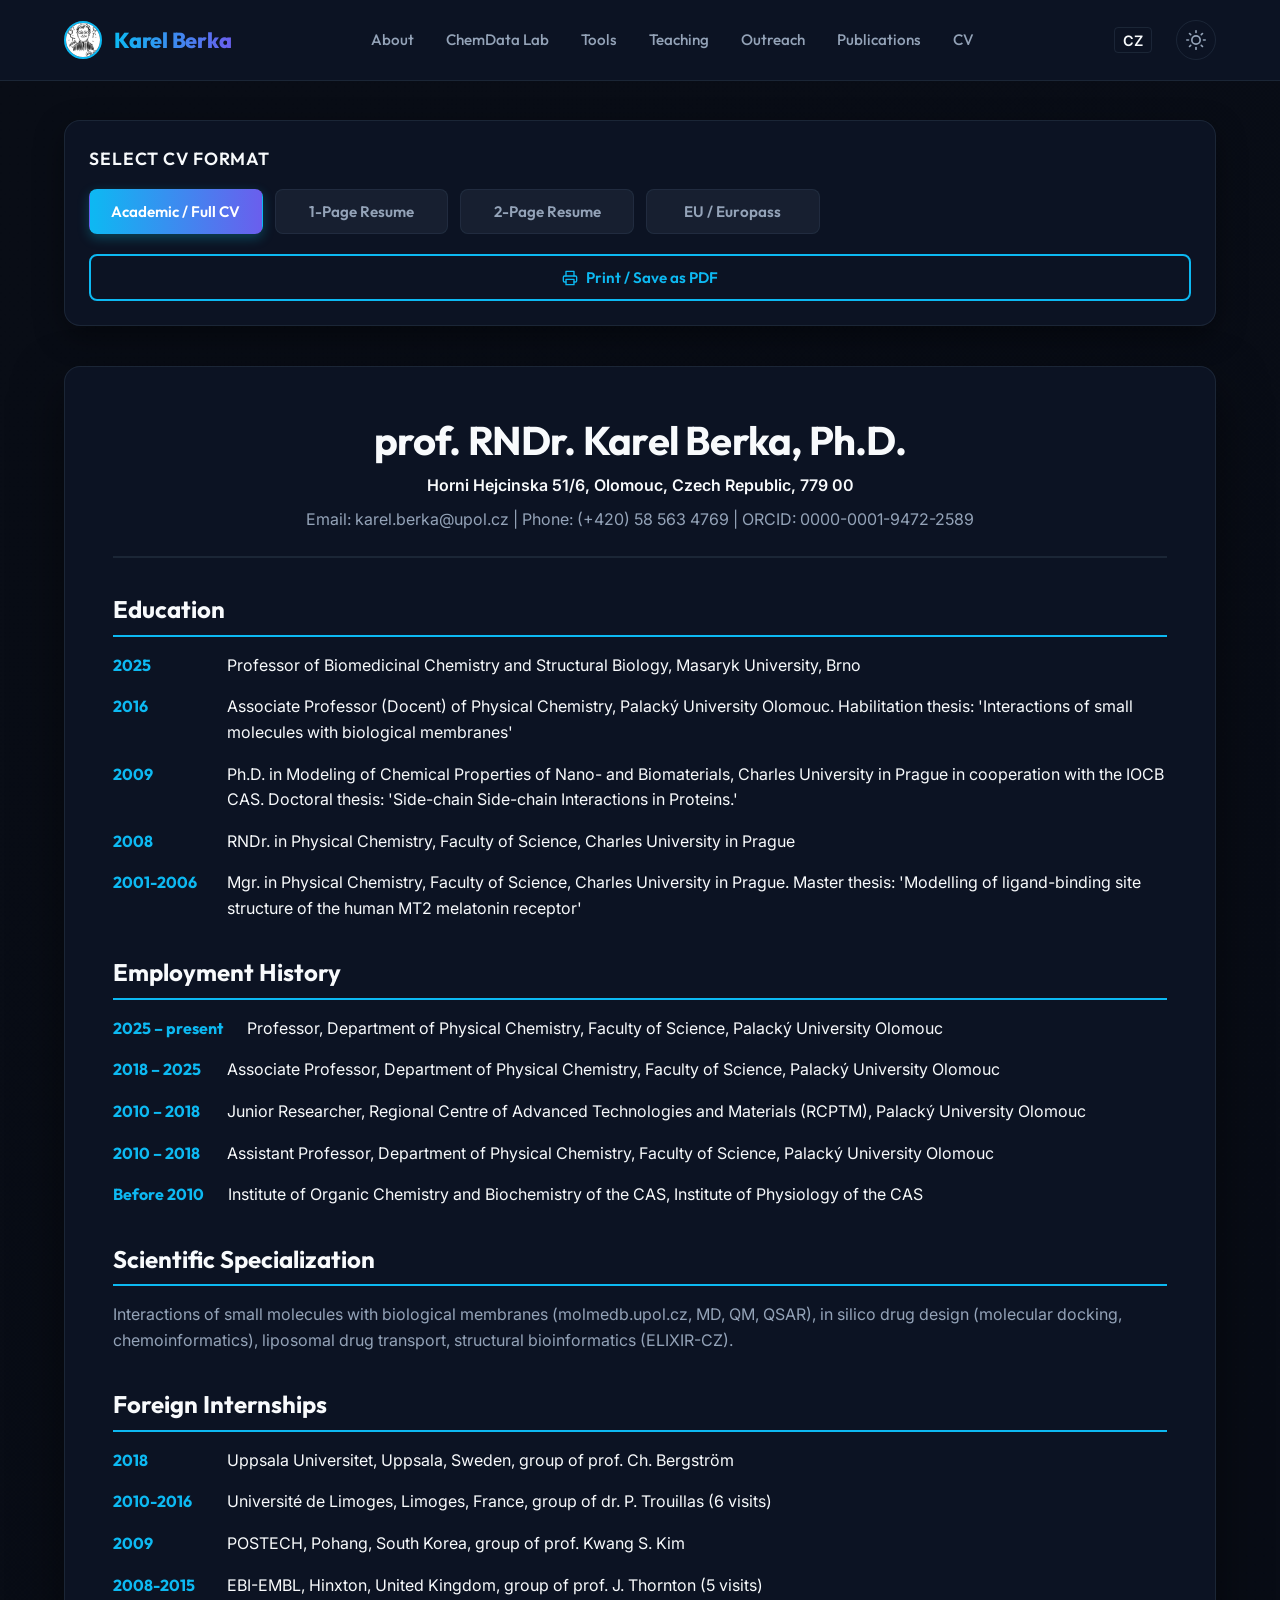
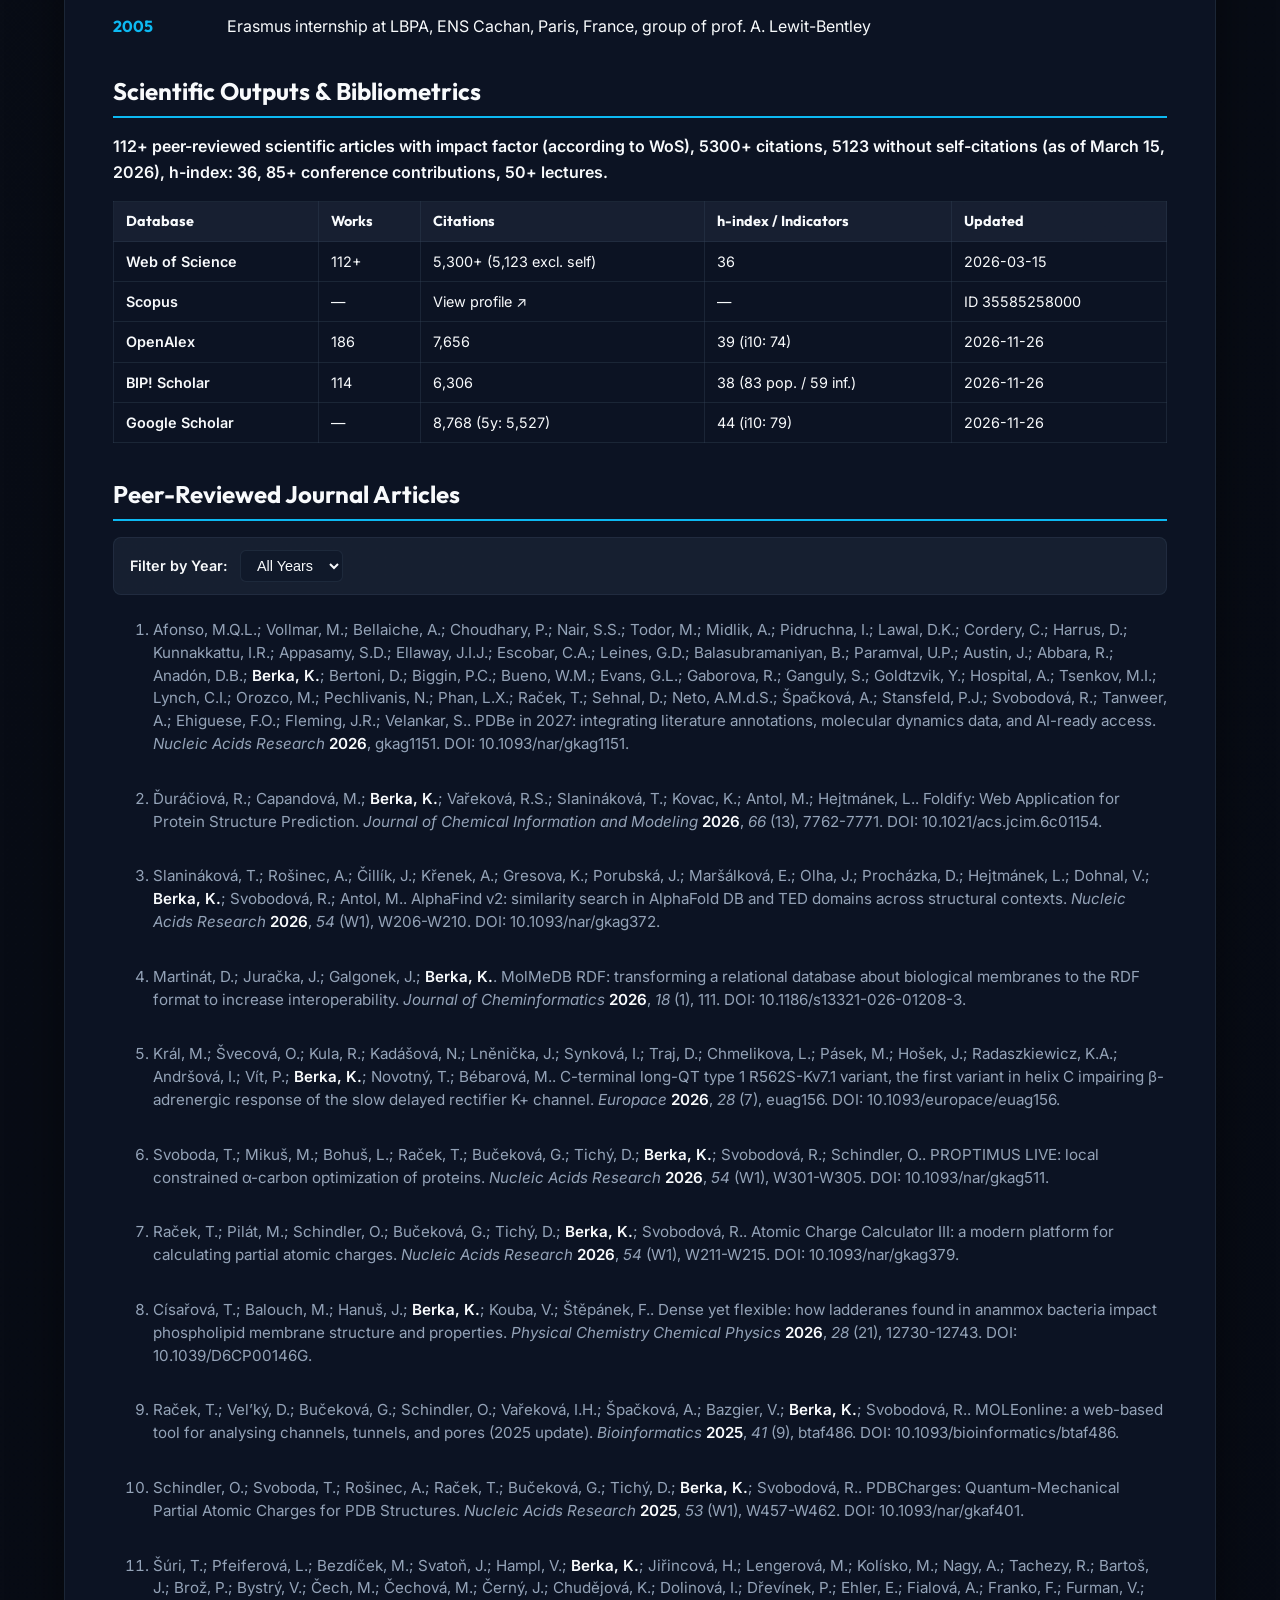
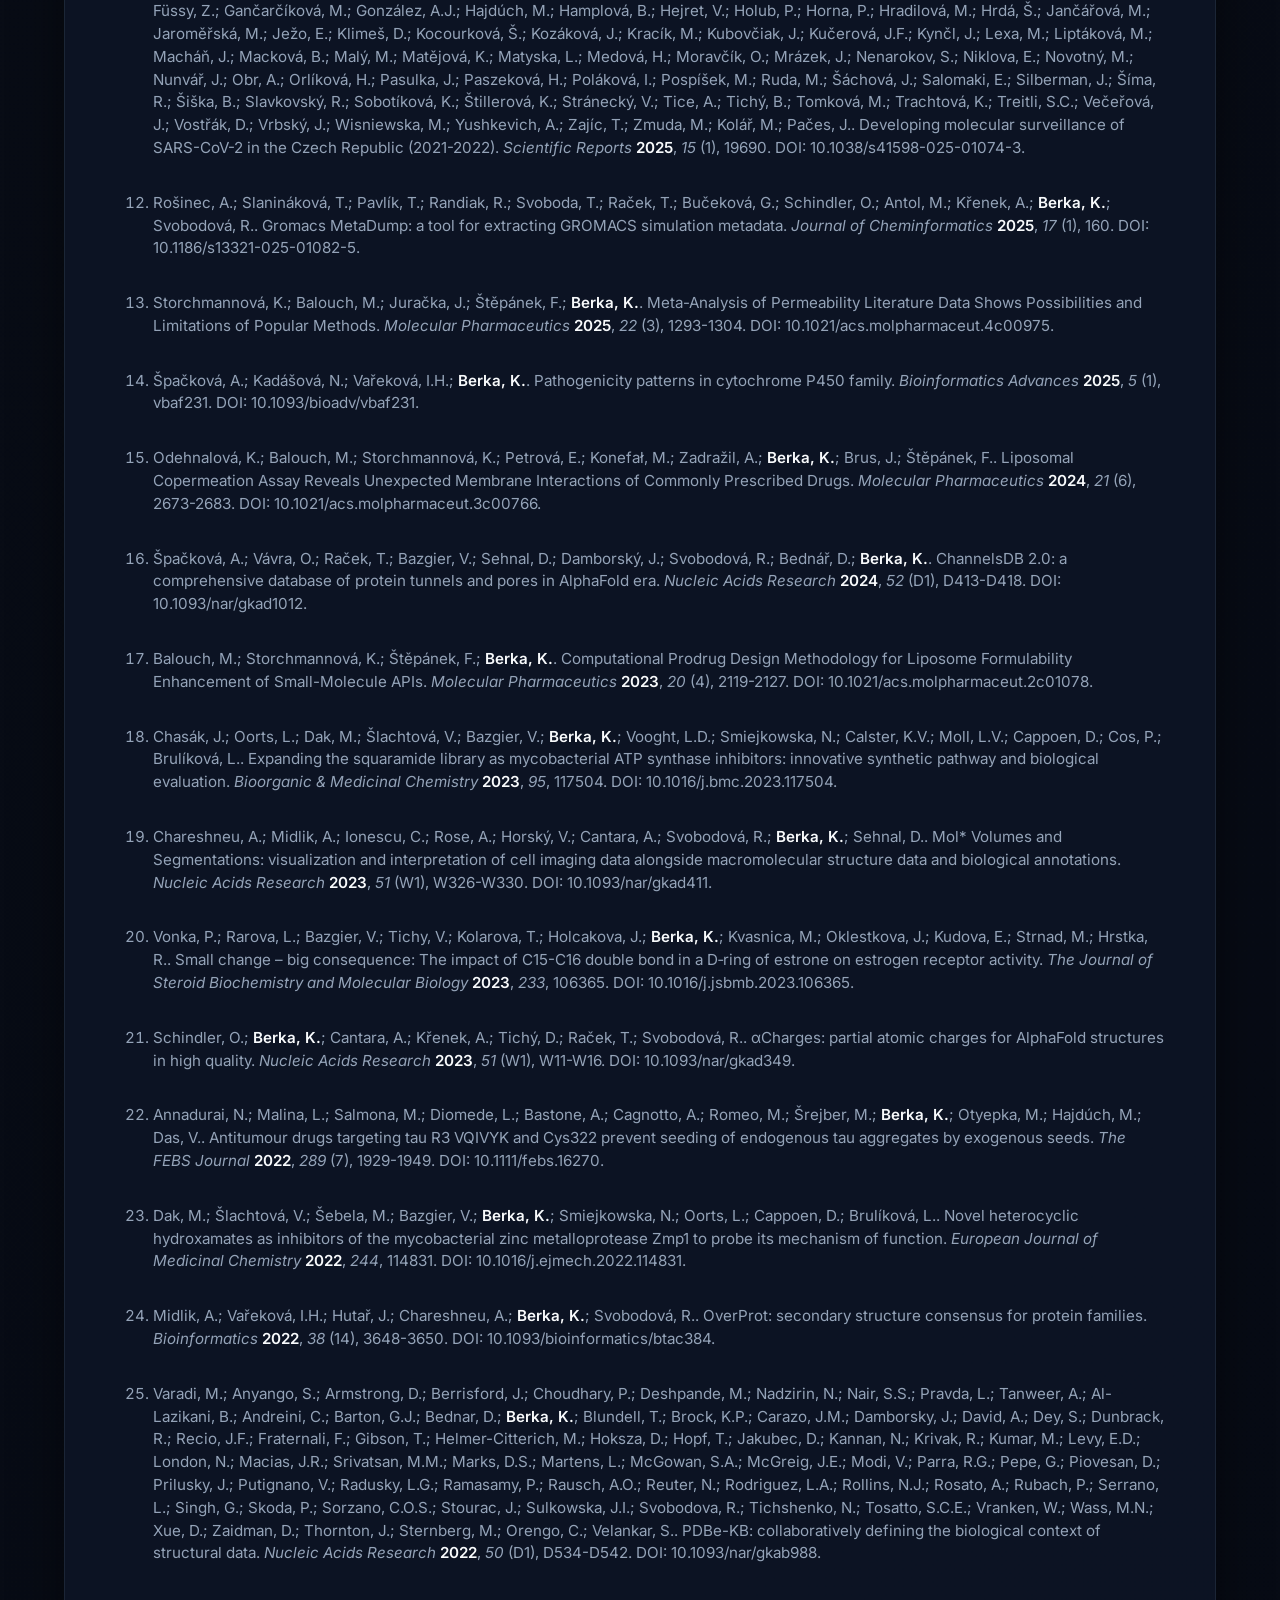
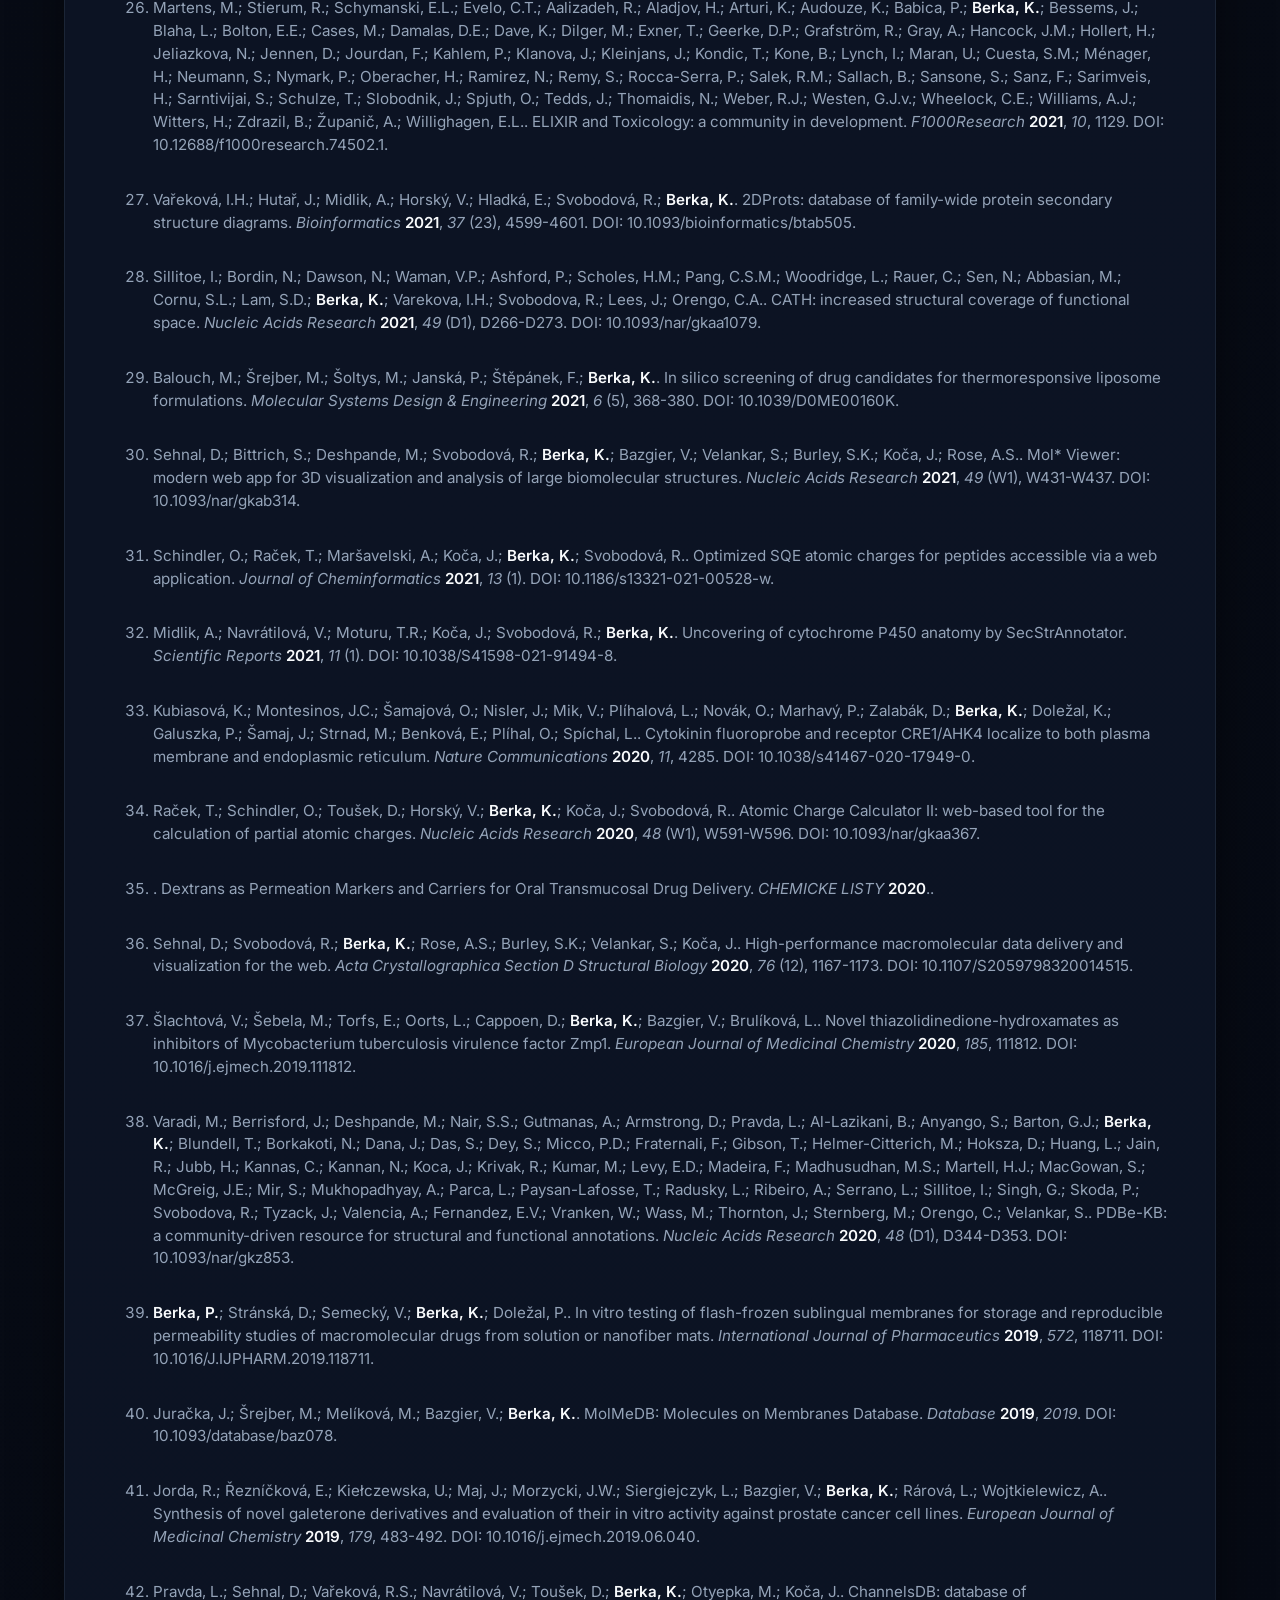
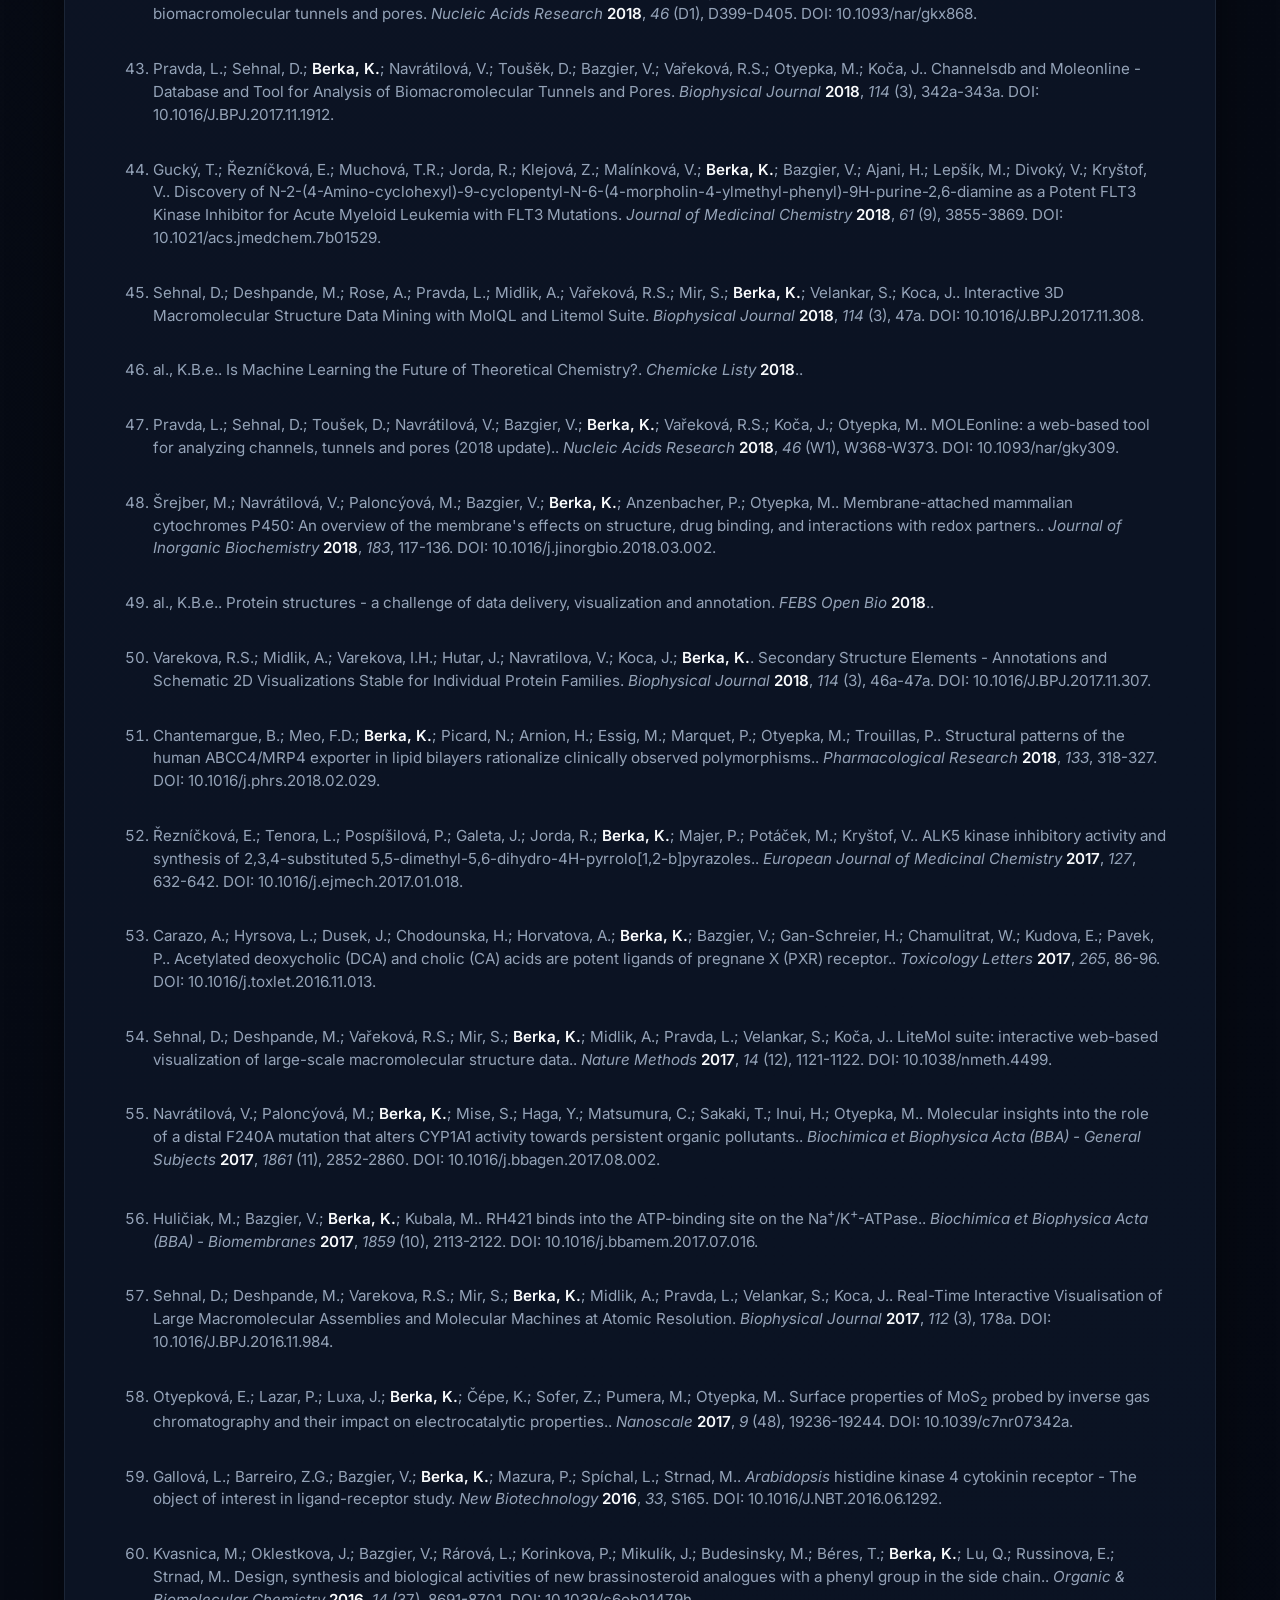
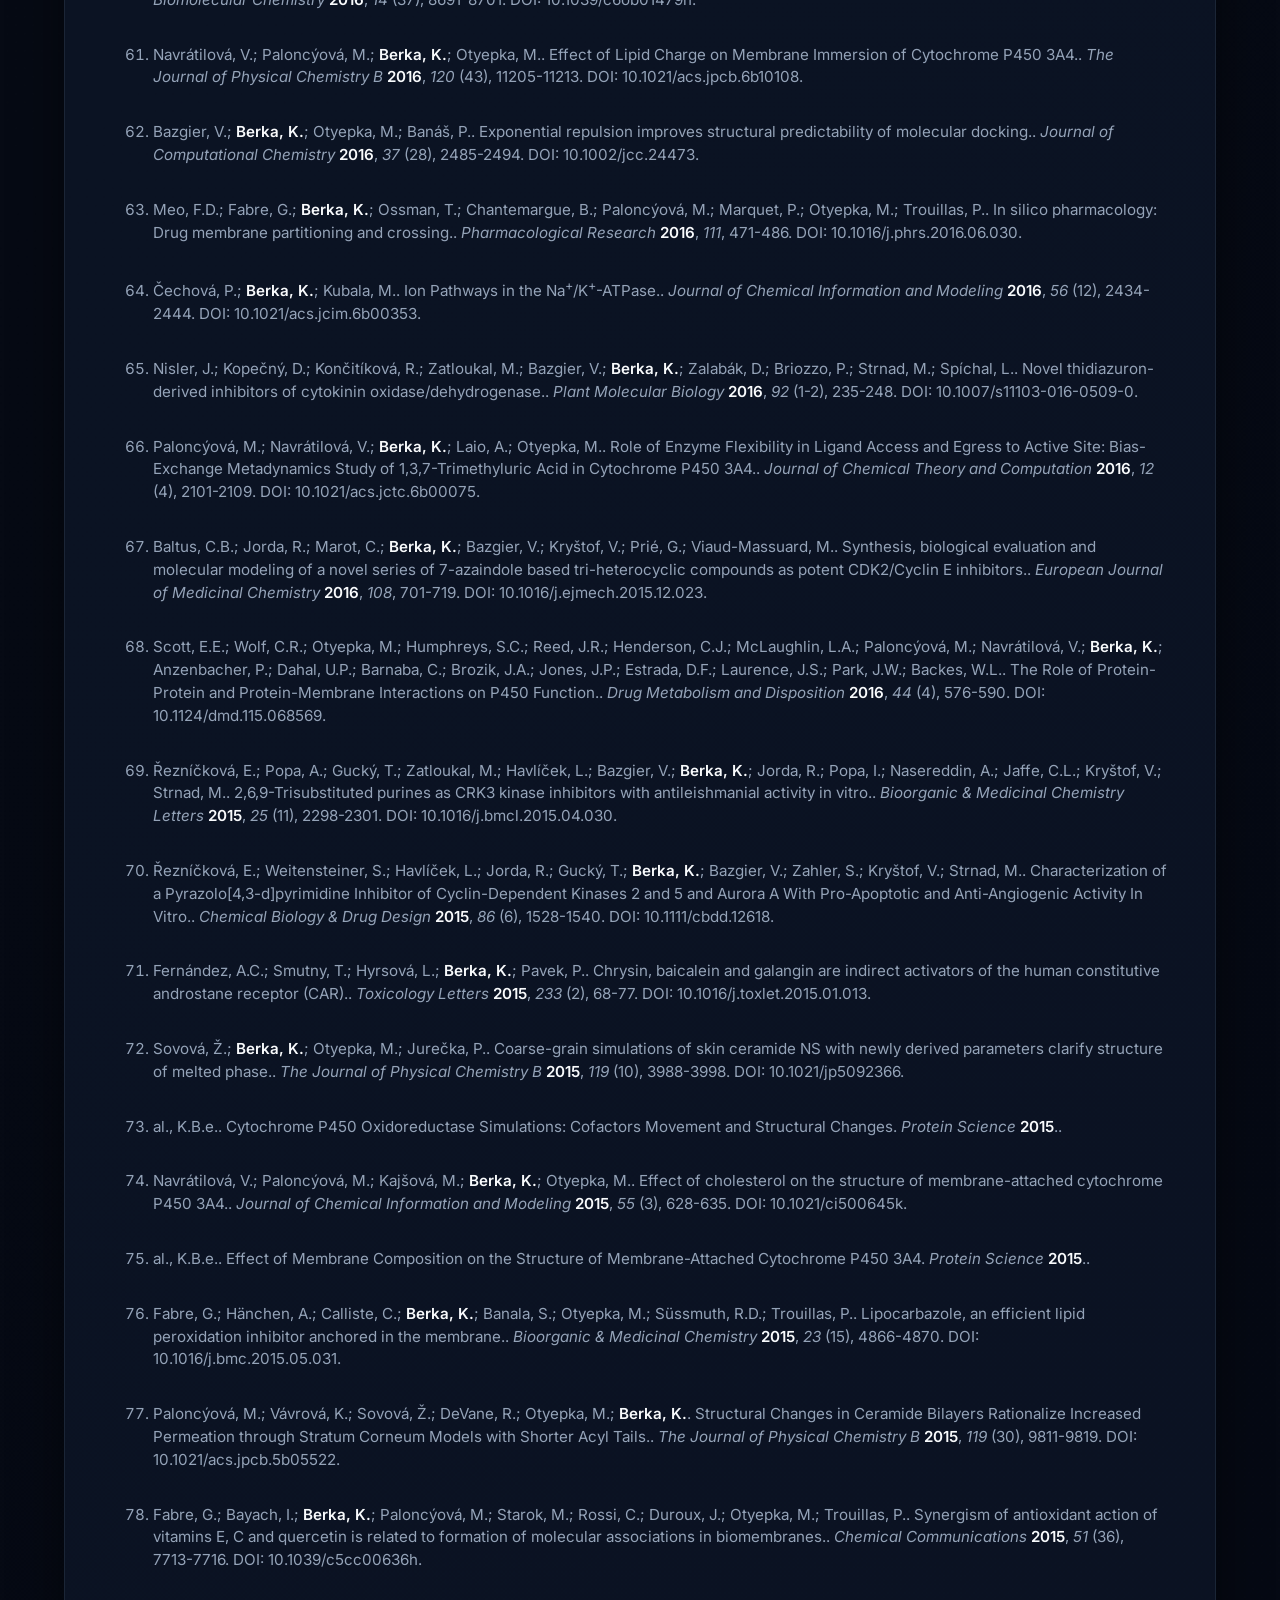
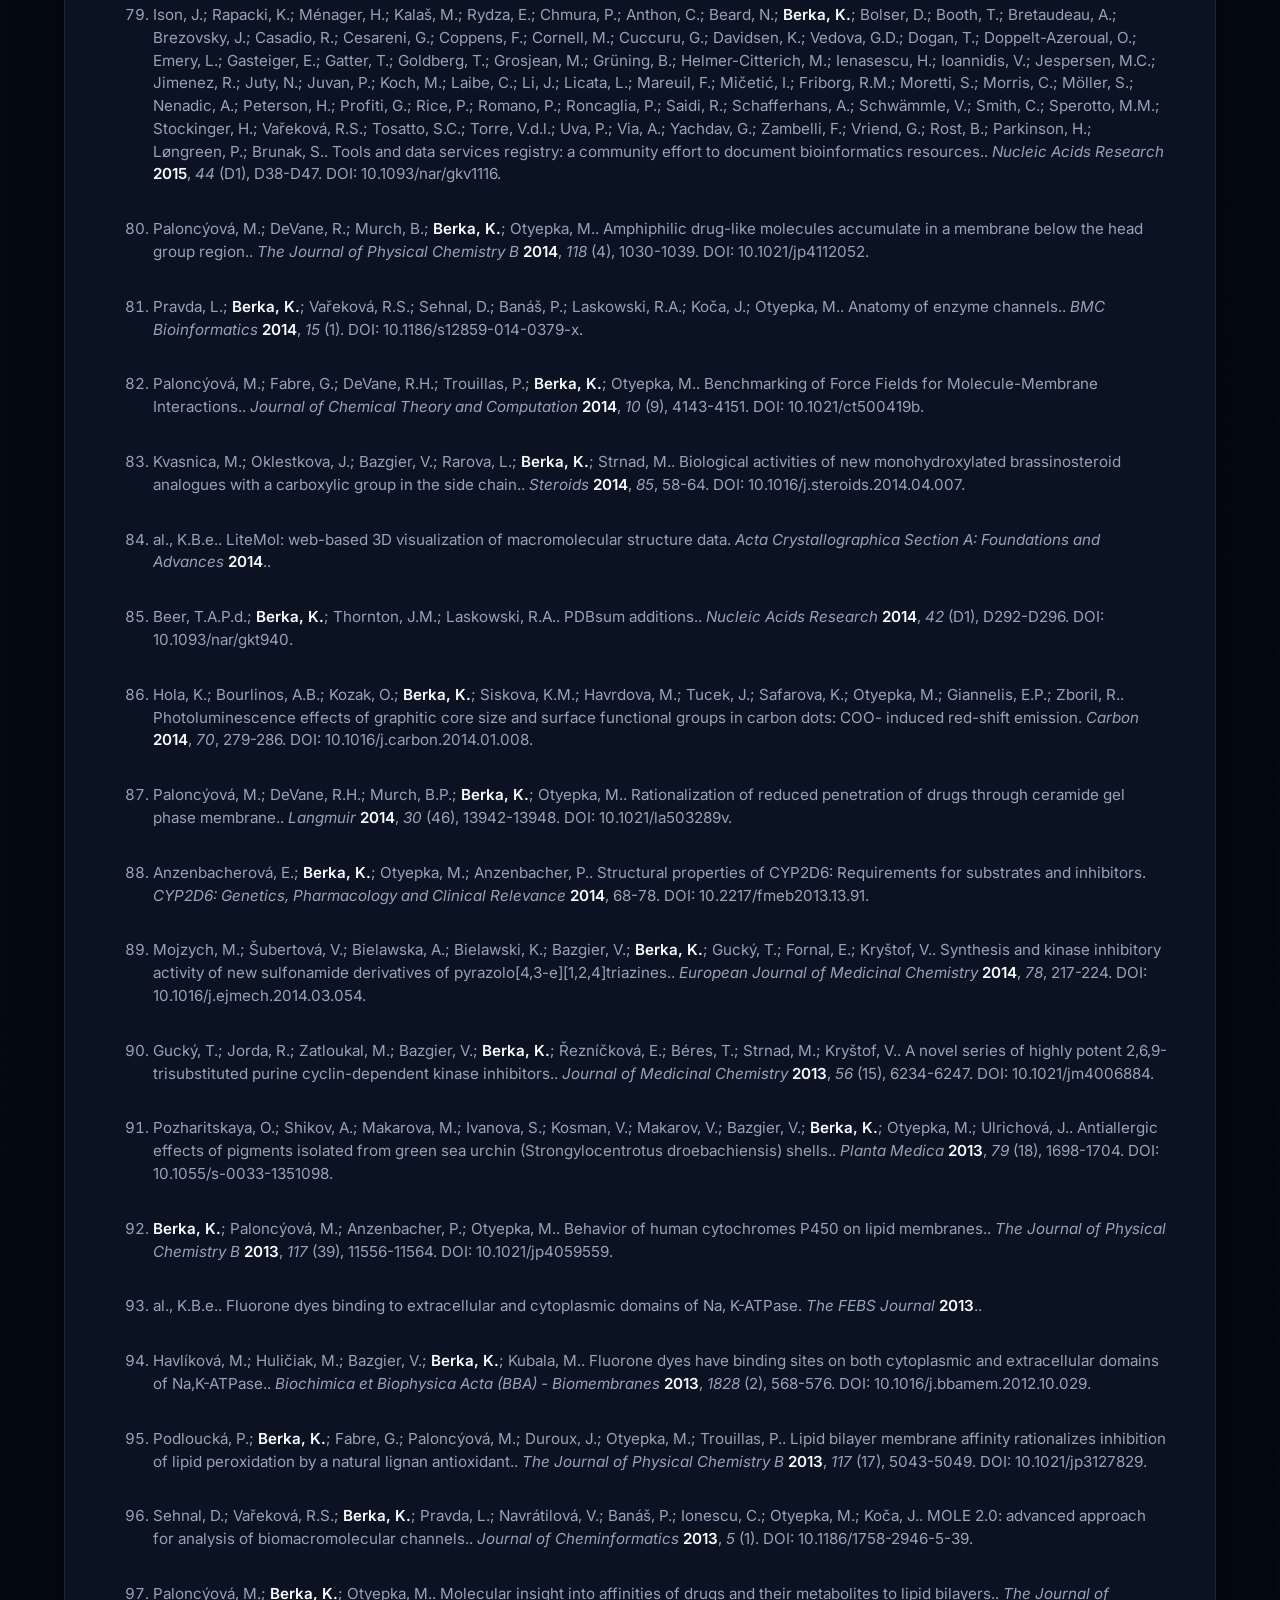
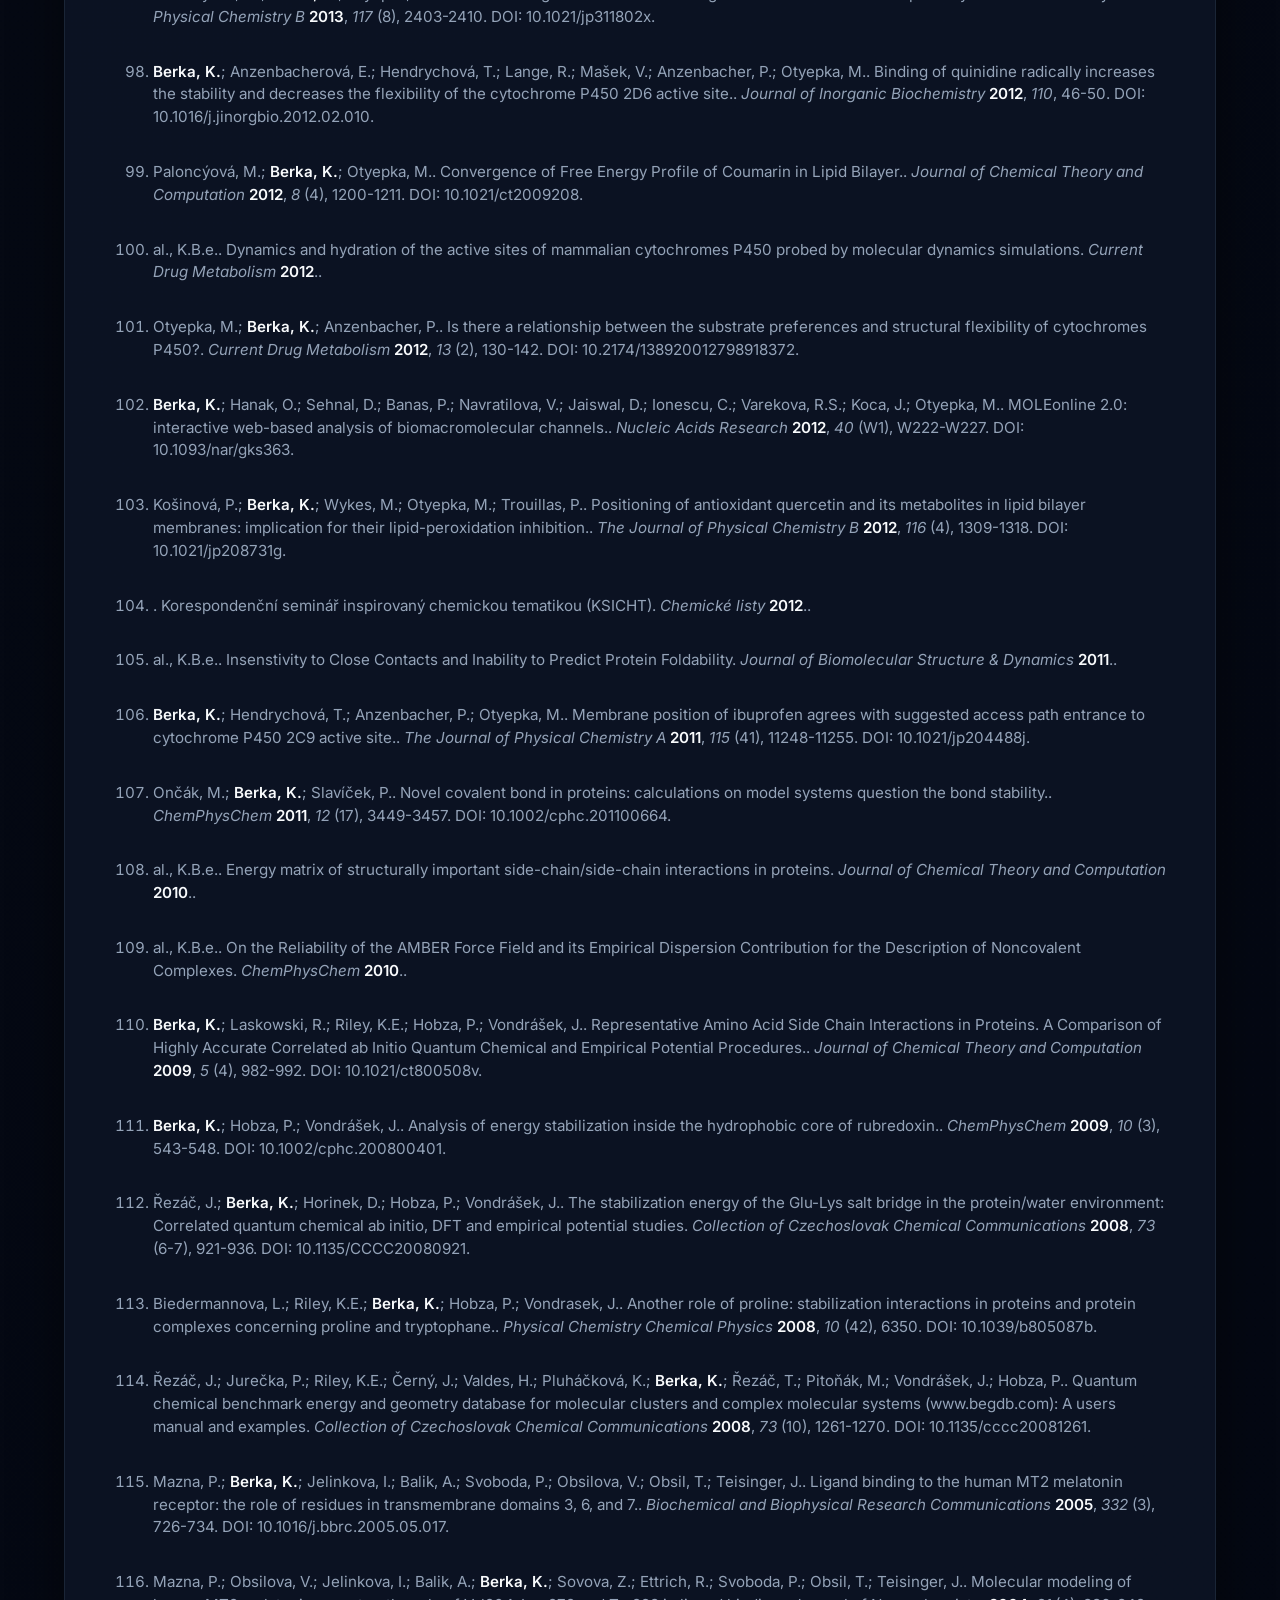
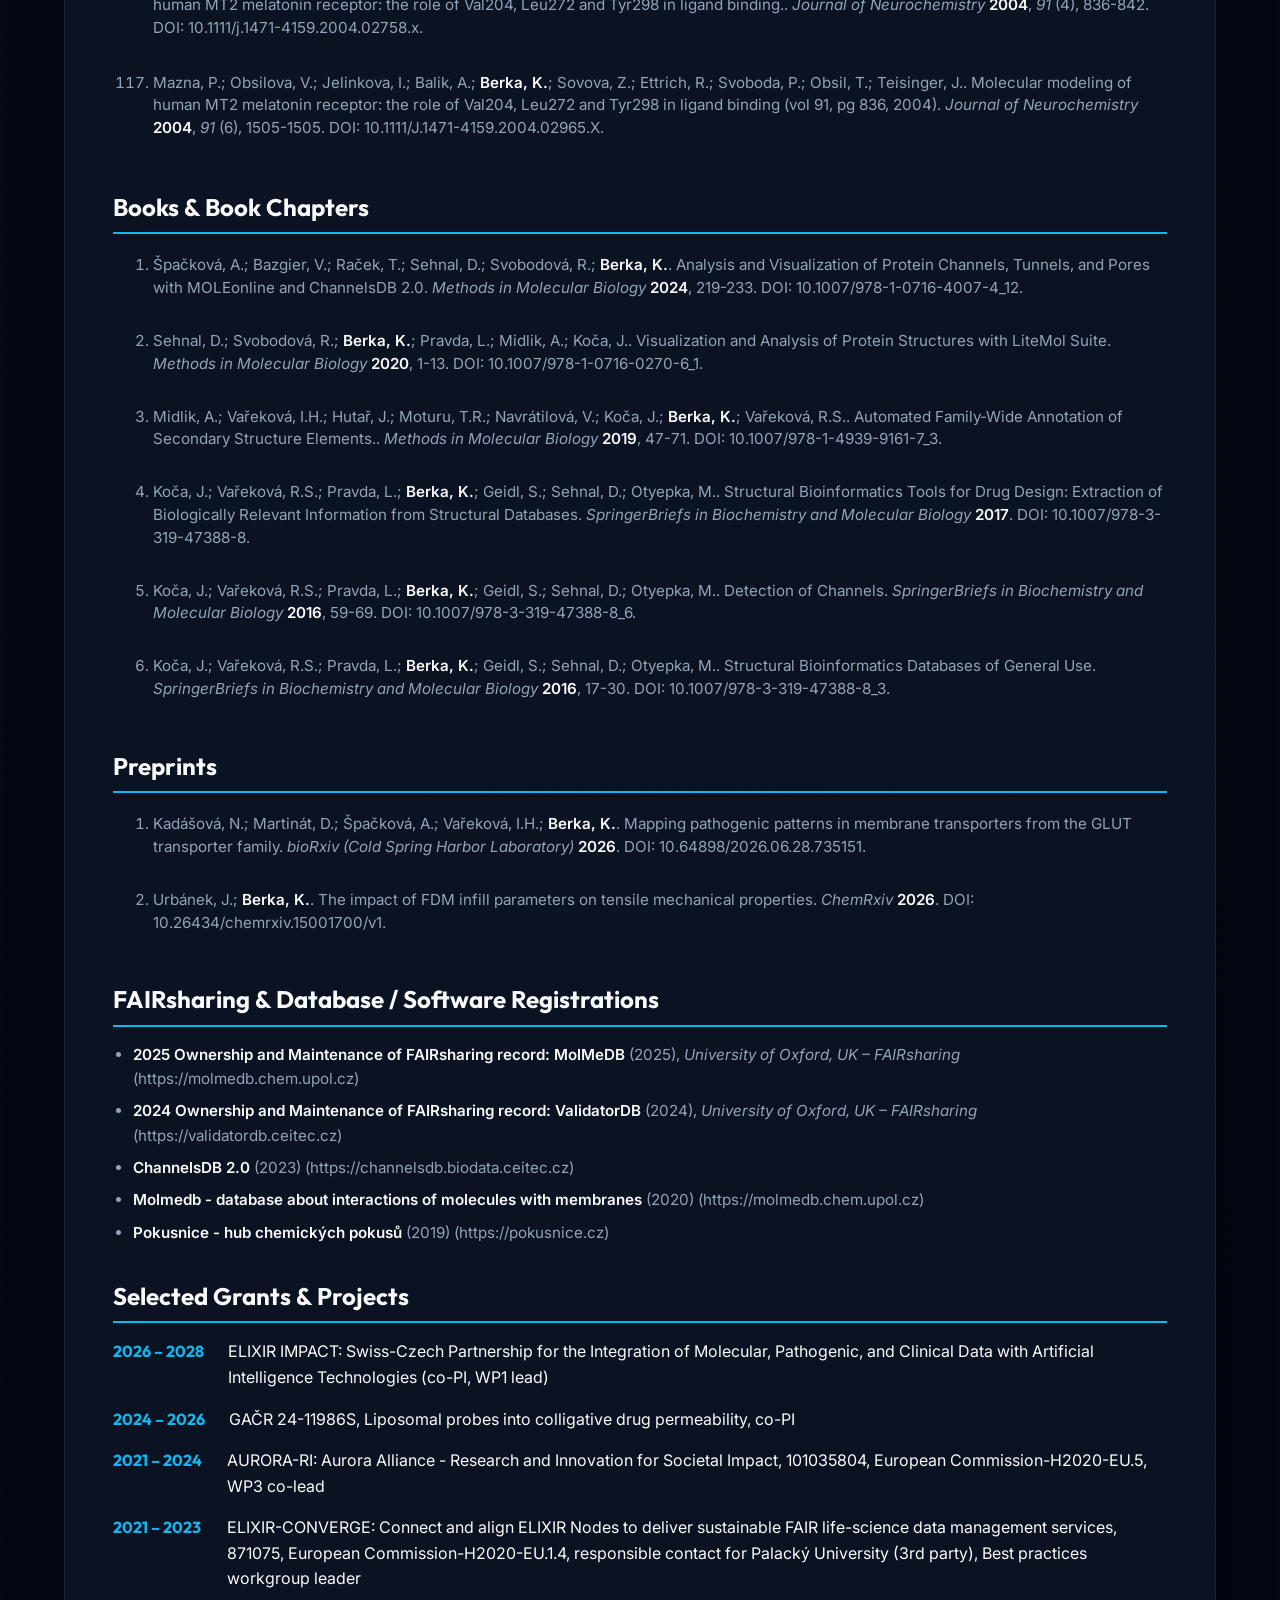
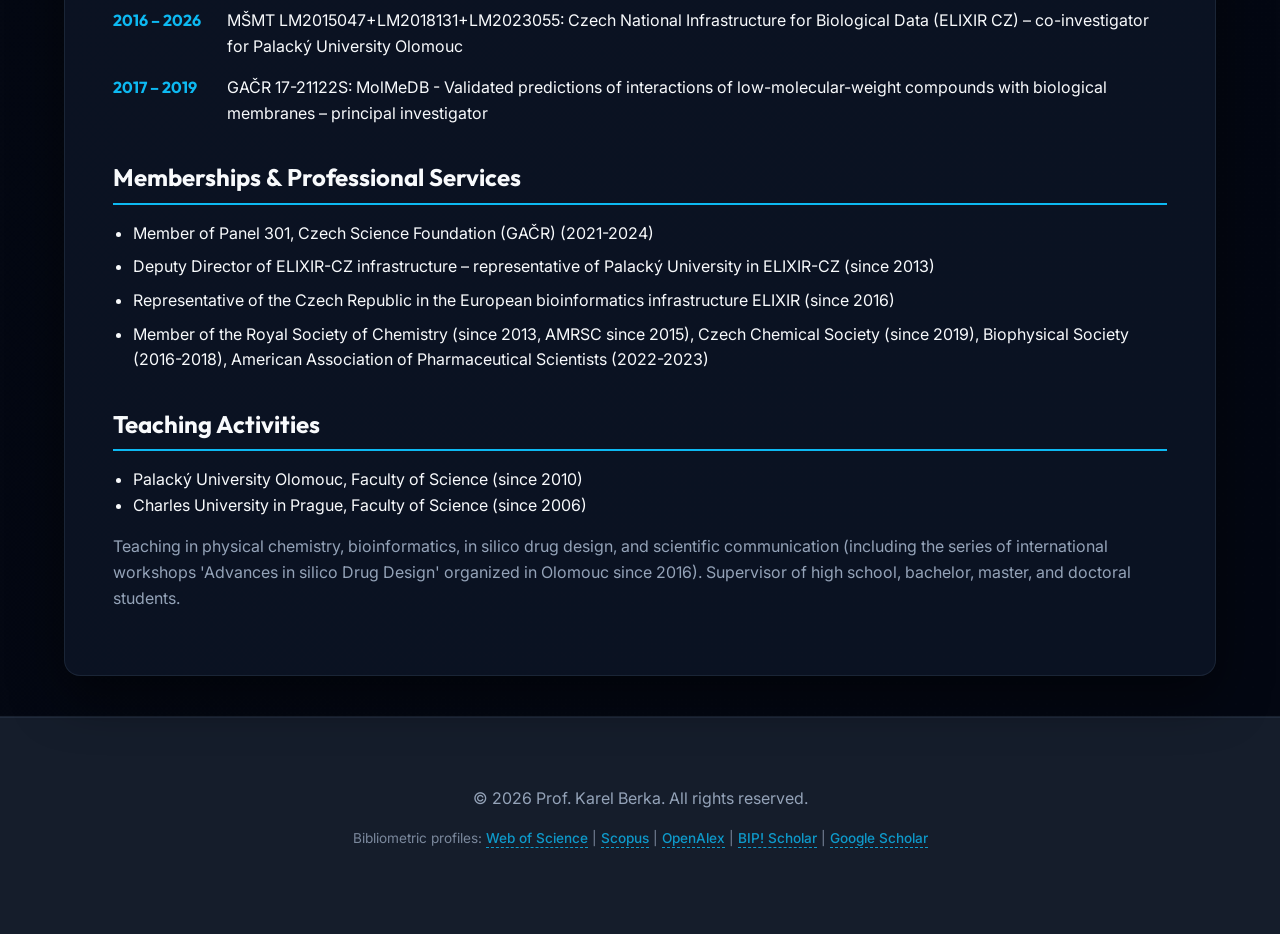
==== commit 8512c0de: "Update publications (PDBe 2027 + 4 chapters), GitHub tools, 29 thumbnails, and modular multi-source " ====
--- a/cv.html
+++ b/cv.html
@@ -329,14 +329,15 @@
         <div class="container" style="text-align: center; padding: 20px 0;">
             <p>&copy; 2026 Prof. Karel Berka. <span class="lang-en">All rights reserved.</span><span class="lang-cs" style="display: none;">Všechna práva vyhrazena.</span></p>
             <p style="font-size: 0.85rem; opacity: 0.8; margin-top: 8px;">
-                <span class="lang-en">Bibliometric profiles: <a href="https://bip.imsi.athenarc.gr/scholar/profile/0000-0001-9472-2589" target="_blank" rel="noopener" class="inline-link">BIP! scholar</a> | <a href="https://fcite.org/0000-0001-9472-2589.html" target="_blank" rel="noopener" class="inline-link">fCite</a></span>
-                <span class="lang-cs" style="display: none;">Bibliometrické profily: <a href="https://bip.imsi.athenarc.gr/scholar/profile/0000-0001-9472-2589" target="_blank" rel="noopener" class="inline-link">BIP! scholar</a> | <a href="https://fcite.org/0000-0001-9472-2589.html" target="_blank" rel="noopener" class="inline-link">fCite</a></span>
+                <span class="lang-en">Bibliometric profiles: <a href="https://www.webofscience.com/wos/author/record/E-2839-2010" target="_blank" rel="noopener" class="inline-link">Web of Science</a> | <a href="https://www.scopus.com/authid/detail.uri?authorId=35585258000" target="_blank" rel="noopener" class="inline-link">Scopus</a> | <a href="https://openalex.org/A5049457524" target="_blank" rel="noopener" class="inline-link">OpenAlex</a> | <a href="https://bip.imsi.athenarc.gr/scholar/profile/0000-0001-9472-2589" target="_blank" rel="noopener" class="inline-link">BIP! Scholar</a> | <a href="https://scholar.google.cz/citations?hl=cs&user=398ACWsAAAAJ" target="_blank" rel="noopener" class="inline-link">Google Scholar</a></span>
+                <span class="lang-cs" style="display: none;">Bibliometrické profily: <a href="https://www.webofscience.com/wos/author/record/E-2839-2010" target="_blank" rel="noopener" class="inline-link">Web of Science</a> | <a href="https://www.scopus.com/authid/detail.uri?authorId=35585258000" target="_blank" rel="noopener" class="inline-link">Scopus</a> | <a href="https://openalex.org/A5049457524" target="_blank" rel="noopener" class="inline-link">OpenAlex</a> | <a href="https://bip.imsi.athenarc.gr/scholar/profile/0000-0001-9472-2589" target="_blank" rel="noopener" class="inline-link">BIP! Scholar</a> | <a href="https://scholar.google.cz/citations?hl=cs&user=398ACWsAAAAJ" target="_blank" rel="noopener" class="inline-link">Google Scholar</a></span>
             </p>
         </div>
     </footer>
 
-    <!-- Load Data first, then script, then local CV rendering logic -->
+    <!-- Load Data, Metrics, script, then local CV rendering logic -->
     <script src="js/data.js"></script>
+    <script src="js/metrics.js"></script>
     <script src="js/script.js"></script>
     <script>
         // Bilingual CV Data Object
@@ -549,41 +550,127 @@
                 return document.documentElement.lang || 'en';
             }
 
-            // Helper to identify actual peer-reviewed publications / preprints
-            function isPublication(p) {
-                if (!p.authors || p.authors.trim() === '') return false;
-                if (p.title && (p.title.includes('FAIRsharing') || p.title.includes('Ownership and Maintenance') || p.title.includes('Ownership of'))) return false;
-                return true;
-            }
-
-            // Function to render non-publication items (registrations/entries)
-            function getNonPublicationsHTML() {
+            // Helper: classify publication recordType
+            function cvRecordType(p) {
+                if (typeof getRecordType === 'function') return getRecordType(p);
+                return p.recordType || 'article';
+            }
+
+            // Helper: render multi-source bibliometric table from bibliometricsData
+            function getBibliometricsTableHTML() {
+                if (typeof bibliometricsData === 'undefined' || !bibliometricsData.sources) return '';
                 const lang = getLang();
-                let nonPubs = publicationsData.filter(p => !isPublication(p));
-                
-                // Remove duplicates
+                const isCs = lang === 'cs';
+                const s = bibliometricsData.sources;
+                const fmt = n => (n === null || n === undefined) ? '—' : Number(n).toLocaleString(isCs ? 'cs-CZ' : 'en-US');
+
+                const rows = [
+                    {
+                        name: 'Web of Science',
+                        url: s.wos && s.wos.profile_url,
+                        works: s.wos && s.wos.works_count != null ? `${fmt(s.wos.works_count)}+` : '—',
+                        cits: s.wos && s.wos.citations != null ? `${fmt(s.wos.citations)}+ (${fmt(s.wos.citations_without_self)} ${isCs ? 'bez autocit.' : 'excl. self'})` : '—',
+                        h: s.wos && s.wos.h_index != null ? s.wos.h_index : '—',
+                        date: (s.wos && s.wos.fetched_at) || '—'
+                    },
+                    {
+                        name: 'Scopus',
+                        url: s.scopus && s.scopus.profile_url,
+                        works: s.scopus && s.scopus.works_count != null ? fmt(s.scopus.works_count) : '—',
+                        cits: s.scopus && s.scopus.citations != null ? fmt(s.scopus.citations) : (isCs ? 'Viz profil ↗' : 'View profile ↗'),
+                        h: s.scopus && s.scopus.h_index != null ? s.scopus.h_index : '—',
+                        date: (s.scopus && s.scopus.fetched_at) || (s.scopus && s.scopus.author_id ? `ID ${s.scopus.author_id}` : '—')
+                    },
+                    {
+                        name: 'OpenAlex',
+                        url: s.openalex && s.openalex.profile_url,
+                        works: s.openalex && s.openalex.works_count != null ? fmt(s.openalex.works_count) : '—',
+                        cits: s.openalex && s.openalex.citations != null ? fmt(s.openalex.citations) : '—',
+                        h: s.openalex && s.openalex.h_index != null ? `${s.openalex.h_index} (i10: ${s.openalex.i10_index ?? '—'})` : '—',
+                        date: (s.openalex && s.openalex.fetched_at || '').slice(0, 10) || '—'
+                    },
+                    {
+                        name: 'BIP! Scholar',
+                        url: s.bip && s.bip.profile_url,
+                        works: s.bip && s.bip.works_count != null ? fmt(s.bip.works_count) : '—',
+                        cits: s.bip && s.bip.citations != null ? fmt(s.bip.citations) : '—',
+                        h: s.bip && s.bip.h_index != null ? `${s.bip.h_index} (${s.bip.popular_works ?? '—'} pop. / ${s.bip.influential_works ?? '—'} inf.)` : '—',
+                        date: (s.bip && s.bip.fetched_at || '').slice(0, 10) || '—'
+                    },
+                    {
+                        name: 'Google Scholar',
+                        url: s.scholar && s.scholar.profile_url,
+                        works: '—',
+                        cits: s.scholar && s.scholar.citations != null ? `${fmt(s.scholar.citations)} (5y: ${fmt(s.scholar.citations_5y)})` : '—',
+                        h: s.scholar && s.scholar.h_index != null ? `${s.scholar.h_index} (i10: ${s.scholar.i10_index ?? '—'})` : '—',
+                        date: (s.scholar && s.scholar.fetched_at || '').slice(0, 10) || '—'
+                    }
+                ];
+
+                return `
+                    <table class="cv-metrics-table">
+                        <thead>
+                            <tr>
+                                <th>${isCs ? 'Databáze' : 'Database'}</th>
+                                <th>${isCs ? 'Výstupy' : 'Works'}</th>
+                                <th>${isCs ? 'Citace' : 'Citations'}</th>
+                                <th>h-index / ${isCs ? 'Indikátory' : 'Indicators'}</th>
+                                <th>${isCs ? 'Stav' : 'Updated'}</th>
+                            </tr>
+                        </thead>
+                        <tbody>
+                            ${rows.map(r => `
+                                <tr>
+                                    <td>${r.url ? `<a href="${r.url}" target="_blank" rel="noopener"><strong>${r.name}</strong></a>` : `<strong>${r.name}</strong>`}</td>
+                                    <td>${r.works}</td>
+                                    <td>${r.cits}</td>
+                                    <td>${r.h}</td>
+                                    <td>${r.date}</td>
+                                </tr>
+                            `).join('')}
+                        </tbody>
+                    </table>
+                `;
+            }
+
+            // Function to render a specific chapter type (book, preprint, fairsharing)
+            function getChapterListHTML(recordType) {
+                let items = publicationsData.filter(p => cvRecordType(p) === recordType);
                 const seen = new Set();
-                nonPubs = nonPubs.filter(p => {
+                items = items.filter(p => {
                     const key = p.doi || p.id;
                     if (!key) return true;
                     if (seen.has(key)) return false;
                     seen.add(key);
                     return true;
                 });
-
-                if (nonPubs.length === 0) return '';
-
-                let html = `<ul style="padding-left: 20px; margin-bottom: 24px; line-height: 1.6;">`;
-                nonPubs.forEach(p => {
-                    const journalStr = p.journal ? `, <em>${p.journal}</em>` : '';
-                    const urlStr = p.github ? ` (Link: <a href="${p.github}" target="_blank">${p.github}</a>)` : '';
+                if (items.length === 0) return '';
+
+                if (recordType === 'fairsharing') {
+                    let html = `<ul style="padding-left: 20px; margin-bottom: 24px; line-height: 1.6;">`;
+                    items.forEach(p => {
+                        const journalStr = p.journal ? `, <em>${p.journal}</em>` : '';
+                        const linkUrl = p.web || p.github;
+                        const urlStr = linkUrl ? ` (<a href="${linkUrl}" target="_blank" rel="noopener">${linkUrl}</a>)` : '';
+                        html += `
+                            <li style="margin-bottom: 8px; font-size: 0.95rem; color: var(--text-secondary);">
+                                <strong>${p.title}</strong> (${p.year || ''})${journalStr}${urlStr}
+                            </li>
+                        `;
+                    });
+                    html += `</ul>`;
+                    return html;
+                }
+
+                let html = `<ol class="cv-pub-list" style="margin-left: 20px;">`;
+                items.forEach(p => {
                     html += `
-                        <li style="margin-bottom: 8px; font-size: 0.95rem; color: var(--text-secondary);">
-                            <strong>${p.title}</strong> (${p.year})${journalStr}${urlStr}
+                        <li class="cv-pub-item" style="margin-bottom: 10px; line-height: 1.5; padding: 4px 0;">
+                            ${formatACS(p)}
                         </li>
                     `;
                 });
-                html += `</ul>`;
+                html += `</ol>`;
                 return html;
             }
 
@@ -625,15 +712,12 @@
                 return `${authors}.${title}${journalPart}${yearPart}${volPart}${pagesPart}.${doiPart}`;
             }
 
-            // Function to render publications list dynamically as a numbered list
+            // Function to render peer-reviewed journal articles as a numbered list
             function getPublicationsHTML(format) {
-                const lang = getLang();
-                let filtered = [...publicationsData];
+                let filtered = publicationsData.filter(p => cvRecordType(p) === 'article');
                 
-                // Remove duplicates by DOI/ID, and exclude non-publications
                 const seen = new Set();
                 filtered = filtered.filter(p => {
-                    if (!isPublication(p)) return false;
                     const key = p.doi || p.id;
                     if (!key) return true;
                     if (seen.has(key)) return false;
@@ -642,16 +726,13 @@
                 });
 
                 if (format === 'onepage') {
-                    // Up to 5 most recent
-                    filtered.sort((a, b) => parseInt(b.year) - parseInt(a.year));
+                    filtered.sort((a, b) => parseInt(b.year || 0) - parseInt(a.year || 0));
                     filtered = filtered.slice(0, 5);
                 } else if (format === 'twopage') {
-                    // Key/Selected ones from the last 10 years (2016-2026)
                     filtered = filtered.filter(p => {
-                        const yr = parseInt(p.year);
+                        const yr = parseInt(p.year || 0);
                         return yr >= 2016 && yr <= 2026 && p.category && p.category.includes('Selected');
                     });
-                    // Slice to fit 2-pager nicely
                     filtered = filtered.slice(0, 8);
                 }
 
@@ -789,17 +870,24 @@
                                 </div>
                             ` : ''}
 
-                            <div class="cv-section-title">${lang === 'cs' ? 'Vědecké Výstupy' : 'Scientific Outputs'}</div>
+                            <div class="cv-section-title">${lang === 'cs' ? 'Vědecké Výstupy a Bibliometrie' : 'Scientific Outputs & Bibliometrics'}</div>
                             <p><strong>${cvData.summaryStats[lang]}</strong></p>
+                            ${!isOnePage ? getBibliometricsTableHTML() : ''}
 
                             <div class="cv-section-title">
-                                ${isOnePage ? (lang === 'cs' ? 'Nedávné Publikace (Výběr)' : 'Recent Publications (Selection)') : (lang === 'cs' ? 'Vybrané Publikace' : 'Key Publications')}
+                                ${isOnePage ? (lang === 'cs' ? 'Nedávné Publikace (Výběr)' : 'Recent Publications (Selection)') : (currentFormat === 'full' ? (lang === 'cs' ? 'Recenzované Vědecké Články' : 'Peer-Reviewed Journal Articles') : (lang === 'cs' ? 'Vybrané Publikace' : 'Key Publications'))}
                             </div>
                             ${getPublicationsHTML(currentFormat)}
 
                             ${currentFormat === 'full' ? `
-                                <div class="cv-section-title">${lang === 'cs' ? 'Databázové a Softwarové Záznamy' : 'Database & Software Registrations'}</div>
-                                ${getNonPublicationsHTML()}
+                                <div class="cv-section-title">${lang === 'cs' ? 'Knihy a Kapitoly v Knihách' : 'Books & Book Chapters'}</div>
+                                ${getChapterListHTML('book')}
+
+                                <div class="cv-section-title">${lang === 'cs' ? 'Preprinty' : 'Preprints'}</div>
+                                ${getChapterListHTML('preprint')}
+
+                                <div class="cv-section-title">${lang === 'cs' ? 'FAIRsharing a Databázové / Softwarové Záznamy' : 'FAIRsharing & Database / Software Registrations'}</div>
+                                ${getChapterListHTML('fairsharing')}
                             ` : ''}
 
                             ${!isOnePage ? `
@@ -837,12 +925,12 @@
             if (pubListElem) {
                 const pubFilterContainer = document.createElement('div');
                 pubFilterContainer.className = 'cv-year-filter-box';
-                pubFilterContainer.style.cssText = 'margin-bottom: 20px; display: flex; align-items: center; gap: 12px; flex-wrap: wrap; background: var(--bg-tertiary, #f8fafc); padding: 12px 16px; border-radius: 8px; border: 1px solid var(--border-color, #e2e8f0);';
+                pubFilterContainer.style.cssText = 'margin-bottom: 20px; display: flex; align-items: center; gap: 12px; flex-wrap: wrap; background: var(--bg-surface-alt); padding: 12px 16px; border-radius: 8px; border: 1px solid var(--border-color);';
                 pubFilterContainer.innerHTML = `
                     <label for="cv-pub-year-select" style="font-weight: 600; font-size: 0.9rem; color: var(--text-primary);">
                         ${getLang() === 'cs' ? 'Filtrovat podle roku:' : 'Filter by Year:'}
                     </label>
-                    <select id="cv-pub-year-select" style="padding: 6px 12px; border-radius: 6px; border: 1px solid var(--border-color); background: var(--bg-card); color: var(--text-primary); font-size: 0.9rem; font-weight: 500; cursor: pointer;">
+                    <select id="cv-pub-year-select" style="padding: 6px 12px; border-radius: 6px; border: 1px solid var(--border-color); background: var(--bg-surface); color: var(--text-primary); font-size: 0.9rem; font-weight: 500; cursor: pointer;">
                         <option value="all">${getLang() === 'cs' ? 'Všechny roky' : 'All Years'}</option>
                         ${Array.from(new Set(publicationsData.map(p => p.year).filter(Boolean))).sort().reverse().map(y => `<option value="${y}">${y}</option>`).join('')}
                     </select>
--- a/css/style.css
+++ b/css/style.css
@@ -1017,15 +1017,197 @@
     background: linear-gradient(135deg, var(--bg-surface) 0%, var(--bg-surface-alt) 100%);
     border: 1px solid var(--border-color);
     border-radius: var(--card-radius);
+    box-shadow: var(--shadow-md);
 }
 
 .repo-banner-text h3 {
     margin-bottom: 6px;
+    font-size: 1.3rem;
+    color: var(--text-primary);
 }
 
 .repo-banner-text p {
     margin-bottom: 0;
     font-size: 0.95rem;
+    color: var(--text-secondary);
+}
+
+.repo-banner-actions {
+    display: flex;
+    flex-wrap: wrap;
+    gap: 12px;
+    align-items: center;
+}
+
+.btn-repo-org {
+    display: inline-flex;
+    align-items: center;
+    gap: 8px;
+    padding: 10px 18px;
+    background-color: var(--bg-surface);
+    border: 1px solid var(--border-color);
+    border-radius: 8px;
+    color: var(--text-primary);
+    font-size: 0.9rem;
+    font-weight: 600;
+    text-decoration: none;
+    transition: all var(--transition-fast);
+}
+
+.btn-repo-org:hover {
+    background-color: #24292e;
+    color: #ffffff;
+    border-color: #24292e;
+    transform: translateY(-2px);
+    box-shadow: var(--shadow-sm);
+}
+
+/* Dynamic Tools Card Components */
+.tool-card-header {
+    display: flex;
+    justify-content: space-between;
+    align-items: flex-start;
+    gap: 10px;
+    margin-bottom: 12px;
+}
+
+.tool-card-title {
+    font-size: 1.25rem;
+    font-weight: 700;
+    color: var(--text-primary);
+    margin: 0;
+    line-height: 1.3;
+}
+
+.tool-org-badge {
+    font-size: 0.7rem;
+    font-weight: 700;
+    text-transform: uppercase;
+    letter-spacing: 0.5px;
+    padding: 3px 8px;
+    border-radius: 12px;
+    background: rgba(6, 182, 212, 0.12);
+    color: var(--color-primary);
+    border: 1px solid rgba(6, 182, 212, 0.25);
+    white-space: nowrap;
+}
+
+.tool-tags {
+    display: flex;
+    flex-wrap: wrap;
+    gap: 6px;
+    margin-bottom: 12px;
+}
+
+.tool-tag {
+    font-size: 0.75rem;
+    font-weight: 600;
+    padding: 2px 8px;
+    border-radius: 4px;
+    background: var(--bg-surface-alt);
+    color: var(--text-secondary);
+    border: 1px solid var(--border-color);
+}
+
+.tool-lang-tag {
+    font-size: 0.72rem;
+    font-weight: 500;
+    padding: 2px 6px;
+    border-radius: 4px;
+    background: rgba(99, 102, 241, 0.08);
+    color: #818cf8;
+    border: 1px solid rgba(99, 102, 241, 0.2);
+}
+
+.tool-card-desc {
+    font-size: 0.92rem;
+    color: var(--text-secondary);
+    line-height: 1.55;
+    margin-bottom: 18px;
+    flex-grow: 1;
+}
+
+.tool-card-actions {
+    display: flex;
+    flex-wrap: wrap;
+    gap: 8px;
+    margin-top: auto;
+    padding-top: 16px;
+    border-top: 1px solid var(--border-color);
+}
+
+.btn-tool {
+    display: inline-flex;
+    align-items: center;
+    justify-content: center;
+    gap: 6px;
+    padding: 6px 14px;
+    font-size: 0.85rem;
+    font-weight: 600;
+    border-radius: 6px;
+    text-decoration: none;
+    transition: all var(--transition-fast);
+}
+
+.btn-tool-web {
+    background: rgba(14, 165, 233, 0.15);
+    color: #0284c7;
+    border: 1px solid rgba(14, 165, 233, 0.35);
+}
+
+.btn-tool-web:hover {
+    background: #0284c7;
+    color: #ffffff;
+    transform: translateY(-2px);
+    box-shadow: 0 4px 12px rgba(2, 132, 199, 0.25);
+}
+
+.btn-tool-github {
+    background: rgba(100, 116, 139, 0.15);
+    color: var(--text-primary);
+    border: 1px solid var(--border-color);
+}
+
+.btn-tool-github:hover {
+    background: #24292e;
+    color: #ffffff;
+    border-color: #24292e;
+    transform: translateY(-2px);
+    box-shadow: 0 4px 12px rgba(0, 0, 0, 0.2);
+}
+
+.btn-tool-pub {
+    background: rgba(99, 102, 241, 0.12);
+    color: #6366f1;
+    border: 1px solid rgba(99, 102, 241, 0.25);
+}
+
+.btn-tool-pub:hover {
+    background: #6366f1;
+    color: #ffffff;
+    transform: translateY(-2px);
+    box-shadow: 0 4px 12px rgba(99, 102, 241, 0.25);
+}
+
+/* Header nav github button */
+.nav-github-link {
+    display: inline-flex;
+    align-items: center;
+    justify-content: center;
+    padding: 0.35rem;
+    border-radius: 6px;
+    border: 1px solid var(--border-color);
+    color: var(--text-color);
+    background: none;
+    transition: all var(--transition-fast);
+    margin-right: 0.5rem;
+    text-decoration: none;
+}
+
+.nav-github-link:hover {
+    border-color: var(--color-primary);
+    color: var(--color-primary);
+    transform: translateY(-1px);
 }
 
 /* --- Publications section components --- */
@@ -1245,6 +1427,36 @@
     background-color: var(--text-primary);
     color: var(--bg-base);
     border-color: var(--text-primary);
+}
+
+.btn-pub.btn-web {
+    background: linear-gradient(135deg, #0284c7, #0369a1);
+    color: #ffffff !important;
+    border-color: #0284c7;
+    font-weight: 600;
+}
+
+.btn-pub.btn-web:hover {
+    background: linear-gradient(135deg, #0369a1, #075985);
+    border-color: #0369a1;
+    color: #ffffff !important;
+    transform: translateY(-2px);
+    box-shadow: 0 4px 12px rgba(2, 132, 199, 0.3);
+}
+
+.btn-pub.btn-github {
+    background-color: #24292e;
+    color: #ffffff !important;
+    border: 1px solid rgba(255, 255, 255, 0.2);
+    font-weight: 600;
+}
+
+.btn-pub.btn-github:hover {
+    background-color: #1b1f23;
+    border-color: #58a6ff;
+    color: #58a6ff !important;
+    transform: translateY(-2px);
+    box-shadow: 0 4px 12px rgba(0, 0, 0, 0.25);
 }
 
 .btn-pub-copy {
@@ -1758,6 +1970,35 @@
     gap: 10px;
 }
 
+.chemdata-repo-links {
+    display: flex;
+    flex-wrap: wrap;
+    gap: 10px;
+    margin-top: 1.25rem;
+}
+
+.chemdata-repo-link {
+    display: inline-flex;
+    align-items: center;
+    gap: 6px;
+    padding: 6px 14px;
+    font-size: 0.85rem;
+    font-weight: 600;
+    border-radius: 6px;
+    background: var(--bg-surface);
+    border: 1px solid var(--border-color);
+    color: var(--text-primary);
+    text-decoration: none;
+    transition: all var(--transition-fast);
+}
+
+.chemdata-repo-link:hover {
+    border-color: var(--color-primary);
+    color: var(--color-primary);
+    transform: translateY(-2px);
+    box-shadow: var(--shadow-sm);
+}
+
 .chemdata-announcements {
     background-color: var(--bg-surface);
     padding: 2rem;
@@ -1956,6 +2197,7 @@
     font-size: 1.05rem;
     line-height: 1.7;
     color: var(--text-secondary);
+}
 
 /* Publication Filters */
 .pub-filters {
@@ -2097,3 +2339,734 @@
 
 /* Title sizing */
 .title-affix { font-size: 0.7em; font-weight: 500; opacity: 0.9; }
+
+/* ==========================================================================
+   Citation System Styles (Modal, Tabs, Code Preview, Download Actions)
+   ========================================================================== */
+
+/* Button inside card links */
+.btn-pub-cite {
+    display: inline-flex;
+    align-items: center;
+    justify-content: center;
+    gap: 6px;
+    padding: 8px 16px;
+    background-color: var(--bg-surface-alt);
+    border: 1px solid var(--border-color);
+    color: var(--text-primary);
+    border-radius: 6px;
+    font-size: 0.85rem;
+    font-weight: 600;
+    cursor: pointer;
+    transition: all var(--transition-fast);
+}
+
+.btn-pub-cite:hover {
+    background: linear-gradient(135deg, rgba(14, 165, 233, 0.12), rgba(99, 102, 241, 0.12));
+    border-color: var(--color-primary);
+    color: var(--color-primary);
+    transform: translateY(-2px);
+    box-shadow: 0 4px 12px rgba(14, 165, 233, 0.2);
+}
+
+/* Modal Overlay */
+.cite-modal-overlay {
+    position: fixed;
+    top: 0;
+    left: 0;
+    width: 100vw;
+    height: 100vh;
+    background: rgba(15, 23, 42, 0.65);
+    backdrop-filter: blur(8px);
+    -webkit-backdrop-filter: blur(8px);
+    z-index: 9999;
+    display: flex;
+    align-items: center;
+    justify-content: center;
+    padding: 20px;
+    opacity: 1;
+    visibility: visible;
+    transition: opacity var(--transition-fast), visibility var(--transition-fast);
+}
+
+.cite-modal-overlay.hidden {
+    opacity: 0;
+    visibility: hidden;
+    pointer-events: none;
+    display: none;
+}
+
+/* Modal Box */
+.cite-modal-box {
+    background: var(--bg-base);
+    color: var(--text-primary);
+    border: 1px solid var(--border-color);
+    border-radius: var(--card-radius, 16px);
+    box-shadow: 0 25px 50px -12px rgba(0, 0, 0, 0.35);
+    width: 100%;
+    max-width: 680px;
+    max-height: 90vh;
+    display: flex;
+    flex-direction: column;
+    overflow: hidden;
+    animation: citeModalPop 0.25s cubic-bezier(0.16, 1, 0.3, 1) forwards;
+}
+
+@keyframes citeModalPop {
+    from {
+        opacity: 0;
+        transform: scale(0.95) translateY(10px);
+    }
+    to {
+        opacity: 1;
+        transform: scale(1) translateY(0);
+    }
+}
+
+/* Modal Header */
+.cite-modal-header {
+    display: flex;
+    align-items: center;
+    justify-content: space-between;
+    padding: 18px 24px;
+    border-bottom: 1px solid var(--border-color);
+    background: var(--bg-surface);
+}
+
+.cite-modal-title-wrap {
+    display: flex;
+    align-items: center;
+    gap: 10px;
+}
+
+.cite-modal-icon {
+    font-size: 1.3rem;
+}
+
+.cite-modal-title {
+    font-family: var(--font-heading, inherit);
+    font-size: 1.25rem;
+    font-weight: 700;
+    margin: 0;
+    color: var(--text-primary);
+}
+
+.cite-modal-close {
+    background: transparent;
+    border: none;
+    font-size: 1.6rem;
+    line-height: 1;
+    color: var(--text-muted);
+    cursor: pointer;
+    padding: 4px 8px;
+    border-radius: 6px;
+    transition: all var(--transition-fast);
+}
+
+.cite-modal-close:hover {
+    color: var(--text-primary);
+    background: var(--bg-surface-alt);
+}
+
+/* Publication Summary Box */
+.cite-pub-summary {
+    padding: 16px 24px;
+    background: var(--bg-surface-alt);
+    border-bottom: 1px solid var(--border-color);
+}
+
+.cite-pub-badges {
+    display: flex;
+    gap: 8px;
+    margin-bottom: 6px;
+}
+
+.cite-badge-year {
+    font-size: 0.75rem;
+    font-weight: 700;
+    padding: 2px 8px;
+    border-radius: 4px;
+    background: var(--color-primary);
+    color: #ffffff;
+}
+
+.cite-badge-journal {
+    font-size: 0.75rem;
+    font-weight: 600;
+    padding: 2px 8px;
+    border-radius: 4px;
+    background: var(--border-color);
+    color: var(--text-secondary);
+    max-width: 380px;
+    white-space: nowrap;
+    overflow: hidden;
+    text-overflow: ellipsis;
+}
+
+.cite-summary-title {
+    font-size: 1rem;
+    font-weight: 600;
+    line-height: 1.4;
+    color: var(--text-primary);
+    margin-bottom: 4px;
+}
+
+.cite-summary-authors {
+    font-size: 0.85rem;
+    color: var(--text-secondary);
+    margin: 0;
+    white-space: nowrap;
+    overflow: hidden;
+    text-overflow: ellipsis;
+}
+
+/* Format Tabs */
+.cite-formats-tabs {
+    display: flex;
+    gap: 6px;
+    padding: 12px 24px 0 24px;
+    overflow-x: auto;
+    border-bottom: 1px solid var(--border-color);
+    background: var(--bg-surface);
+}
+
+.cite-tab-btn {
+    display: inline-flex;
+    align-items: center;
+    gap: 6px;
+    padding: 8px 14px;
+    background: transparent;
+    border: none;
+    border-bottom: 2px solid transparent;
+    color: var(--text-secondary);
+    font-size: 0.88rem;
+    font-weight: 600;
+    cursor: pointer;
+    white-space: nowrap;
+    transition: all var(--transition-fast);
+}
+
+.cite-tab-btn:hover {
+    color: var(--text-primary);
+    background: rgba(14, 165, 233, 0.05);
+}
+
+.cite-tab-btn.active {
+    color: var(--color-primary);
+    border-bottom-color: var(--color-primary);
+}
+
+.cite-tab-badge {
+    font-size: 0.7rem;
+    padding: 1px 6px;
+    border-radius: 4px;
+    background: var(--bg-surface-alt);
+    border: 1px solid var(--border-color);
+    font-weight: 500;
+}
+
+.cite-tab-btn.active .cite-tab-badge {
+    background: var(--color-primary-light, rgba(14, 165, 233, 0.15));
+    border-color: var(--color-primary);
+    color: var(--color-primary);
+}
+
+/* Format Description */
+.cite-format-desc {
+    padding: 10px 24px;
+    font-size: 0.82rem;
+    color: var(--text-muted);
+    font-style: italic;
+    background: var(--bg-base);
+}
+
+/* Citation Content Wrapper */
+.cite-content-wrapper {
+    padding: 0 24px 16px 24px;
+    flex: 1;
+    overflow-y: auto;
+    min-height: 160px;
+}
+
+.cite-code-output {
+    margin: 0;
+    padding: 16px;
+    border-radius: 8px;
+    background: var(--bg-surface-alt);
+    border: 1px solid var(--border-color);
+    color: var(--text-primary);
+    font-family: var(--font-body);
+    font-size: 0.9rem;
+    line-height: 1.6;
+    white-space: pre-wrap;
+    word-break: break-word;
+    user-select: all;
+    max-height: 240px;
+    overflow-y: auto;
+}
+
+.cite-code-output.is-code {
+    font-family: 'JetBrains Mono', Consolas, Monaco, 'Courier New', monospace;
+    font-size: 0.84rem;
+    line-height: 1.5;
+}
+
+/* Modal Footer */
+.cite-modal-footer {
+    display: flex;
+    align-items: center;
+    justify-content: space-between;
+    padding: 16px 24px;
+    background: var(--bg-surface);
+    border-top: 1px solid var(--border-color);
+    flex-wrap: wrap;
+    gap: 12px;
+}
+
+.cite-actions-group {
+    display: flex;
+    gap: 10px;
+    flex-wrap: wrap;
+}
+
+.btn-cite-action {
+    display: inline-flex;
+    align-items: center;
+    gap: 8px;
+    padding: 9px 18px;
+    border-radius: 8px;
+    font-size: 0.9rem;
+    font-weight: 600;
+    cursor: pointer;
+    transition: all var(--transition-fast);
+}
+
+.btn-cite-copy {
+    background: var(--bg-surface-alt);
+    border: 1px solid var(--border-color);
+    color: var(--text-primary);
+}
+
+.btn-cite-copy:hover {
+    border-color: var(--color-primary);
+    color: var(--color-primary);
+    transform: translateY(-1px);
+}
+
+.btn-cite-copy.copied {
+    background: #10b981 !important;
+    border-color: #10b981 !important;
+    color: #ffffff !important;
+}
+
+.btn-cite-download {
+    background: linear-gradient(135deg, #0284c7, #0369a1);
+    border: 1px solid #0284c7;
+    color: #ffffff;
+    box-shadow: 0 4px 12px rgba(2, 132, 199, 0.25);
+}
+
+.btn-cite-download:hover {
+    background: linear-gradient(135deg, #0369a1, #075985);
+    border-color: #0369a1;
+    transform: translateY(-1px);
+    box-shadow: 0 6px 16px rgba(2, 132, 199, 0.35);
+}
+
+.cite-footer-hint {
+    font-size: 0.8rem;
+    color: var(--text-muted);
+}
+
+
+/* ==========================================================================
+   Bibliometrics Multi-Source Dashboard (WoS, Scopus, OpenAlex, BIP!, Scholar)
+   ========================================================================== */
+.metrics-dashboard {
+    margin-bottom: 36px;
+    padding: 24px;
+    background: var(--bg-surface);
+    border: 1px solid var(--border-color);
+    border-radius: var(--card-radius, 14px);
+    box-shadow: var(--shadow-sm);
+}
+
+.metrics-dashboard-header {
+    display: flex;
+    justify-content: space-between;
+    align-items: center;
+    flex-wrap: wrap;
+    gap: 10px;
+    margin-bottom: 18px;
+}
+
+.metrics-dashboard-title {
+    font-family: var(--font-heading);
+    font-size: 1.15rem;
+    font-weight: 700;
+    color: var(--text-primary);
+    margin: 0;
+    display: flex;
+    align-items: center;
+    gap: 8px;
+}
+
+.metrics-updated-note {
+    font-size: 0.8rem;
+    color: var(--text-muted);
+}
+
+.metrics-grid {
+    display: grid;
+    grid-template-columns: repeat(5, minmax(0, 1fr));
+    gap: 14px;
+}
+
+@media (max-width: 1100px) {
+    .metrics-grid {
+        grid-template-columns: repeat(3, minmax(0, 1fr));
+    }
+}
+
+@media (max-width: 700px) {
+    .metrics-grid {
+        grid-template-columns: repeat(1, minmax(0, 1fr));
+    }
+}
+
+.metric-source-card {
+    display: flex;
+    flex-direction: column;
+    justify-content: space-between;
+    padding: 16px;
+    border-radius: 10px;
+    background: var(--bg-base);
+    border: 1px solid var(--border-color);
+    border-top: 3px solid var(--source-accent, var(--color-primary));
+    text-decoration: none;
+    color: inherit;
+    transition: transform var(--transition-fast), box-shadow var(--transition-fast), border-color var(--transition-fast);
+}
+
+.metric-source-card:hover {
+    transform: translateY(-3px);
+    box-shadow: var(--shadow-md);
+    border-color: var(--source-accent, var(--color-primary));
+}
+
+.metric-source-card.src-wos { --source-accent: #5e33bf; }
+.metric-source-card.src-scopus { --source-accent: #e9711c; }
+.metric-source-card.src-openalex { --source-accent: #0ea5e9; }
+.metric-source-card.src-bip { --source-accent: #10b981; }
+.metric-source-card.src-scholar { --source-accent: #4285f4; }
+
+.metric-source-header {
+    display: flex;
+    justify-content: space-between;
+    align-items: center;
+    gap: 6px;
+    margin-bottom: 12px;
+}
+
+.metric-source-name {
+    font-family: var(--font-heading);
+    font-size: 0.92rem;
+    font-weight: 700;
+    color: var(--text-primary);
+}
+
+.metric-source-tag {
+    font-size: 0.68rem;
+    font-weight: 600;
+    padding: 2px 6px;
+    border-radius: 4px;
+    background: var(--bg-surface-alt);
+    color: var(--text-muted);
+    border: 1px solid var(--border-color);
+    white-space: nowrap;
+}
+
+.metric-source-tag.live {
+    color: #10b981;
+    border-color: rgba(16, 185, 129, 0.35);
+    background: rgba(16, 185, 129, 0.08);
+}
+
+.metric-kpis {
+    display: flex;
+    gap: 14px;
+    align-items: baseline;
+    flex-wrap: wrap;
+    margin-bottom: 10px;
+}
+
+.metric-kpi {
+    display: flex;
+    flex-direction: column;
+}
+
+.metric-kpi-val {
+    font-family: var(--font-heading);
+    font-size: 1.45rem;
+    font-weight: 800;
+    line-height: 1.1;
+    color: var(--source-accent, var(--color-primary));
+}
+
+.metric-kpi-label {
+    font-size: 0.72rem;
+    color: var(--text-muted);
+    text-transform: uppercase;
+    letter-spacing: 0.04em;
+    margin-top: 2px;
+}
+
+.metric-sub {
+    font-size: 0.76rem;
+    color: var(--text-secondary);
+    line-height: 1.4;
+    border-top: 1px dashed var(--border-color);
+    padding-top: 8px;
+}
+
+/* ==========================================================================
+   Publication Chapters (Separated Articles, Books, Preprints, FAIRsharing)
+   ========================================================================== */
+.pub-chapter-tabs {
+    display: flex;
+    flex-wrap: wrap;
+    gap: 10px;
+    margin-bottom: 20px;
+    padding-bottom: 14px;
+    border-bottom: 1px solid var(--border-color);
+}
+
+.pub-chapter-btn {
+    display: inline-flex;
+    align-items: center;
+    gap: 8px;
+    padding: 9px 16px;
+    border-radius: 10px;
+    border: 1px solid var(--border-color);
+    background: var(--bg-surface);
+    color: var(--text-secondary);
+    font-family: var(--font-heading);
+    font-size: 0.9rem;
+    font-weight: 600;
+    cursor: pointer;
+    transition: all var(--transition-fast);
+}
+
+.pub-chapter-btn:hover {
+    border-color: var(--color-primary);
+    color: var(--text-primary);
+}
+
+.pub-chapter-btn.active {
+    background: var(--color-primary);
+    border-color: var(--color-primary);
+    color: #ffffff;
+    box-shadow: 0 4px 12px rgba(6, 182, 212, 0.25);
+}
+
+.pub-chapter-count {
+    font-size: 0.75rem;
+    padding: 1px 7px;
+    border-radius: 999px;
+    background: rgba(148, 163, 184, 0.18);
+    color: inherit;
+    font-weight: 700;
+}
+
+.pub-chapter-btn.active .pub-chapter-count {
+    background: rgba(255, 255, 255, 0.24);
+}
+
+.pub-chapter-block {
+    margin-top: 28px;
+}
+
+.pub-chapter-block:first-child {
+    margin-top: 8px;
+}
+
+.pub-chapter-heading {
+    display: flex;
+    align-items: center;
+    justify-content: space-between;
+    flex-wrap: wrap;
+    gap: 10px;
+    margin-bottom: 16px;
+    padding-bottom: 8px;
+    border-bottom: 2px solid var(--border-color);
+}
+
+.pub-chapter-heading h3 {
+    margin: 0;
+    font-family: var(--font-heading);
+    font-size: 1.3rem;
+    font-weight: 700;
+    color: var(--text-primary);
+    display: flex;
+    align-items: center;
+    gap: 10px;
+}
+
+.pub-chapter-badge {
+    font-size: 0.78rem;
+    font-weight: 700;
+    padding: 3px 10px;
+    border-radius: 999px;
+    background: var(--color-primary-light);
+    color: var(--color-primary);
+}
+
+.pub-chapter-load-more {
+    text-align: center;
+    margin-top: 18px;
+}
+
+/* Per-paper citation & BIP! impact pills */
+.pub-metrics-row {
+    display: flex;
+    flex-wrap: wrap;
+    gap: 6px;
+    margin-top: 8px;
+    align-items: center;
+}
+
+.pub-metric-pill {
+    display: inline-flex;
+    align-items: center;
+    gap: 4px;
+    font-size: 0.74rem;
+    font-weight: 600;
+    padding: 2px 8px;
+    border-radius: 6px;
+    border: 1px solid var(--border-color);
+    background: var(--bg-base);
+    color: var(--text-secondary);
+}
+
+.pub-metric-pill.oa-cit {
+    border-color: rgba(14, 165, 233, 0.35);
+    color: #0284c7;
+    background: rgba(14, 165, 233, 0.08);
+}
+
+body.dark-theme .pub-metric-pill.oa-cit {
+    color: #38bdf8;
+}
+
+.pub-metric-pill.bip-pop {
+    border-color: rgba(16, 185, 129, 0.35);
+    color: #059669;
+    background: rgba(16, 185, 129, 0.08);
+}
+
+body.dark-theme .pub-metric-pill.bip-pop {
+    color: #34d399;
+}
+
+.pub-metric-pill.bip-inf {
+    border-color: rgba(139, 92, 246, 0.35);
+    color: #7c3aed;
+    background: rgba(139, 92, 246, 0.08);
+}
+
+body.dark-theme .pub-metric-pill.bip-inf {
+    color: #a78bfa;
+}
+
+/* Publication type badge variants */
+.pub-type.type-book {
+    color: #d97706;
+    background: rgba(217, 119, 6, 0.14);
+}
+.pub-type.type-preprint {
+    color: #9333ea;
+    background: rgba(147, 51, 234, 0.14);
+}
+.pub-type.type-fairsharing {
+    color: #059669;
+    background: rgba(5, 150, 105, 0.14);
+}
+
+/* Tool Card GitHub Live Metadata & Backup Button */
+.tool-meta-row {
+    display: flex;
+    flex-wrap: wrap;
+    gap: 8px;
+    margin-bottom: 10px;
+    font-size: 0.76rem;
+    color: var(--text-muted);
+}
+
+.tool-meta-pill {
+    display: inline-flex;
+    align-items: center;
+    gap: 4px;
+    padding: 2px 7px;
+    border-radius: 5px;
+    background: var(--bg-base);
+    border: 1px solid var(--border-color);
+}
+
+.btn-tool-backup {
+    background: transparent !important;
+    border: 1px dashed var(--border-color) !important;
+    color: var(--text-secondary) !important;
+    font-size: 0.8rem !important;
+}
+
+.btn-tool-backup:hover {
+    border-color: var(--color-primary) !important;
+    color: var(--color-primary) !important;
+}
+
+/* Extra academic profile badge borders */
+.border-wos { border: 1px solid #5e33bf; color: #5e33bf; }
+.border-wos:hover { background-color: #5e33bf; color: #ffffff; }
+.border-scopus { border: 1px solid #e9711c; color: #e9711c; }
+.border-scopus:hover { background-color: #e9711c; color: #ffffff; }
+.border-openalex { border: 1px solid #0ea5e9; color: #0ea5e9; }
+.border-openalex:hover { background-color: #0ea5e9; color: #ffffff; }
+.border-bip { border: 1px solid #10b981; color: #10b981; }
+.border-bip:hover { background-color: #10b981; color: #ffffff; }
+
+body.dark-theme .border-wos { color: #a78bfa; border-color: #8b5cf6; }
+body.dark-theme .border-scopus { color: #fb923c; border-color: #f97316; }
+
+/* Publication Detail Metrics Bar */
+.pd-metrics-bar {
+    display: flex;
+    flex-wrap: wrap;
+    gap: 10px;
+    margin-top: 16px;
+    padding: 12px 16px;
+    border-radius: 10px;
+    background: var(--bg-surface);
+    border: 1px solid var(--border-color);
+}
+
+/* CV Bibliometrics Table */
+.cv-metrics-table {
+    width: 100%;
+    border-collapse: collapse;
+    margin: 14px 0 22px 0;
+    font-size: 0.9rem;
+}
+
+.cv-metrics-table th,
+.cv-metrics-table td {
+    padding: 8px 12px;
+    border: 1px solid var(--border-color);
+    text-align: left;
+}
+
+.cv-metrics-table th {
+    background: var(--bg-surface-alt);
+    font-family: var(--font-heading);
+    font-weight: 700;
+    color: var(--text-primary);
+}
